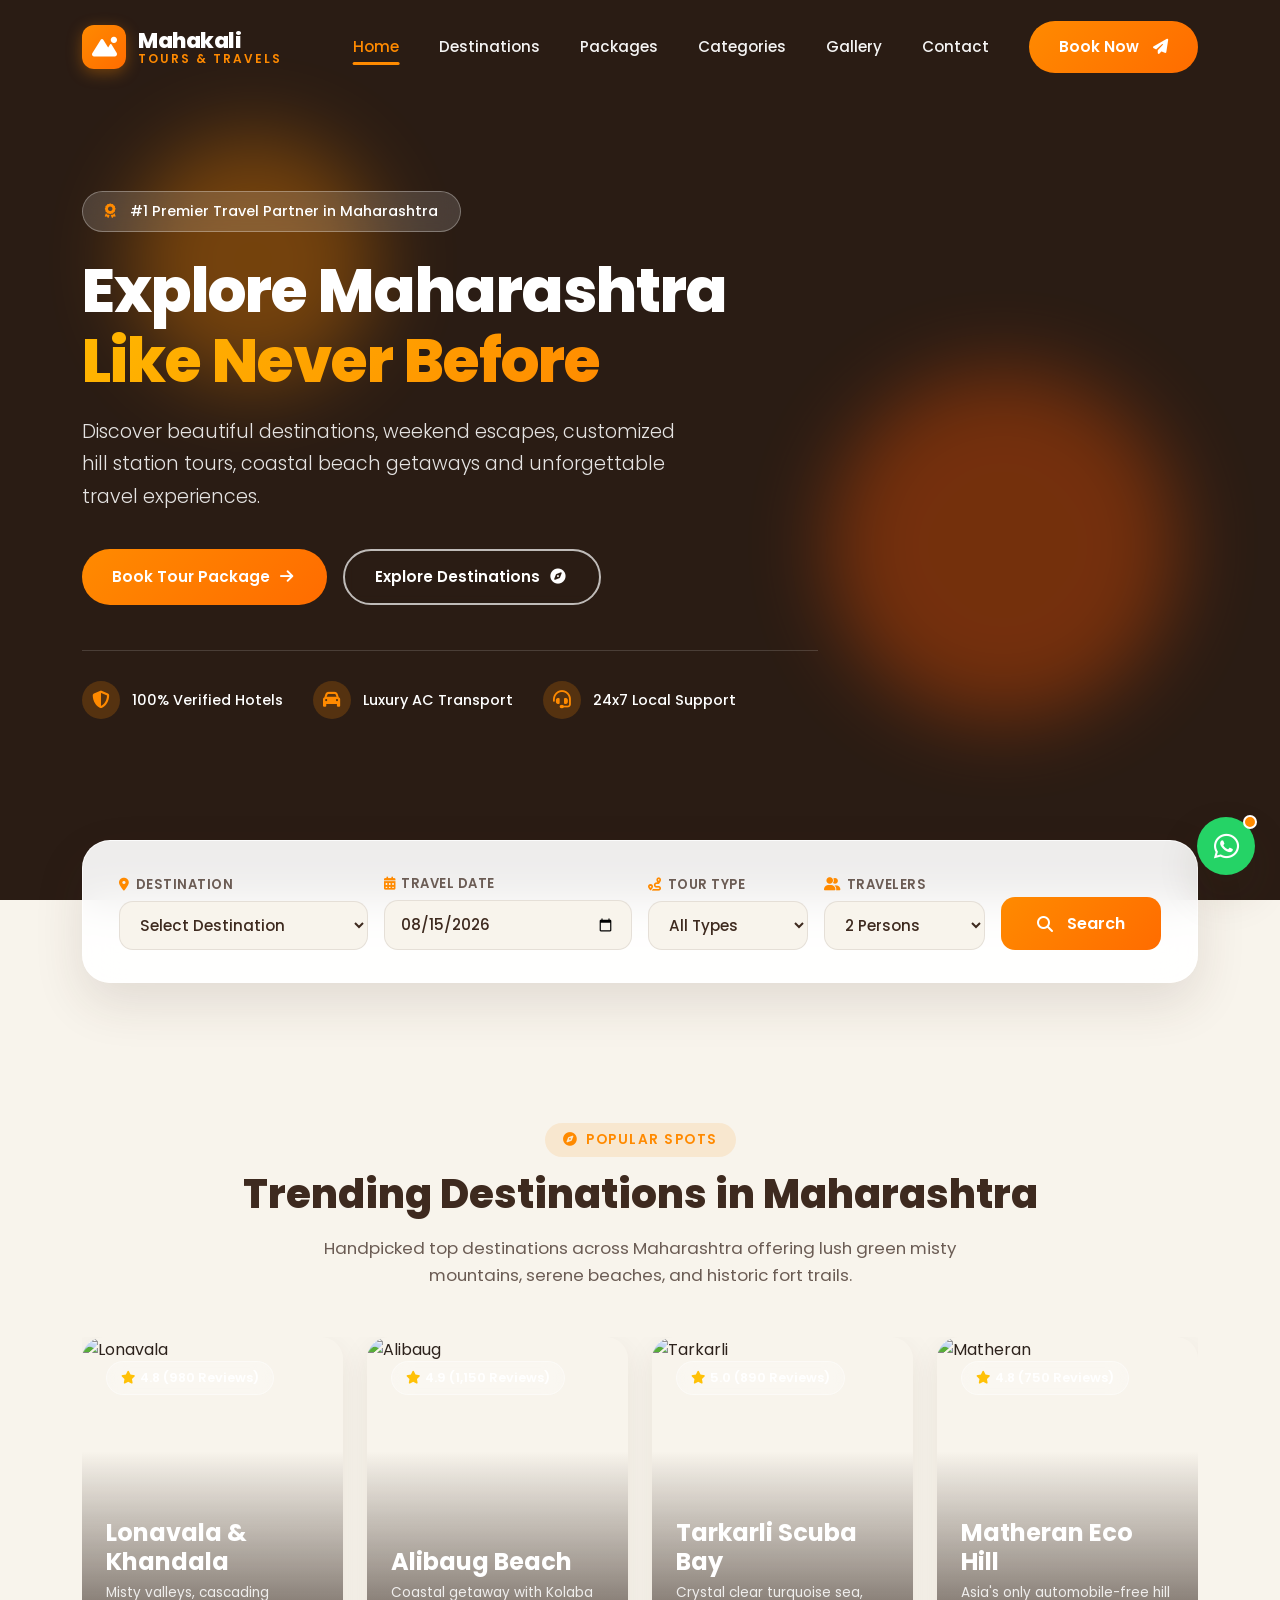
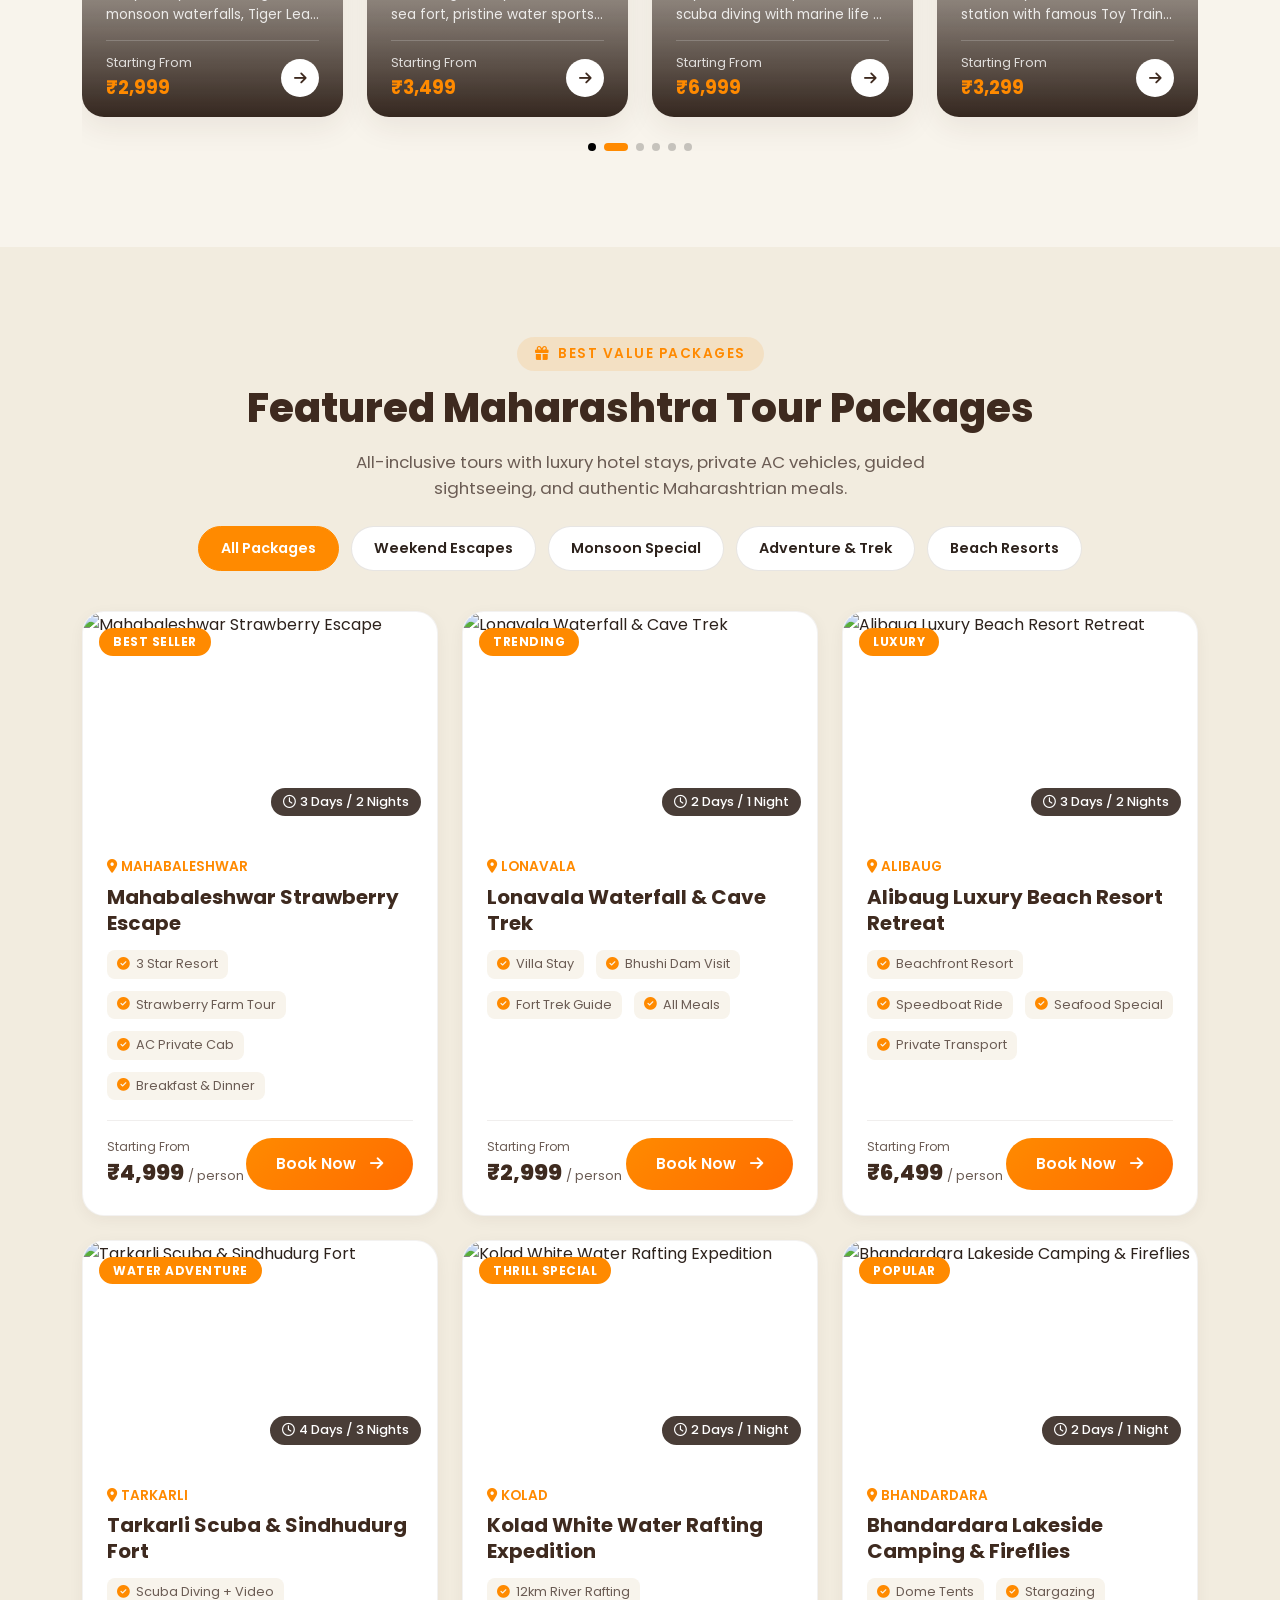
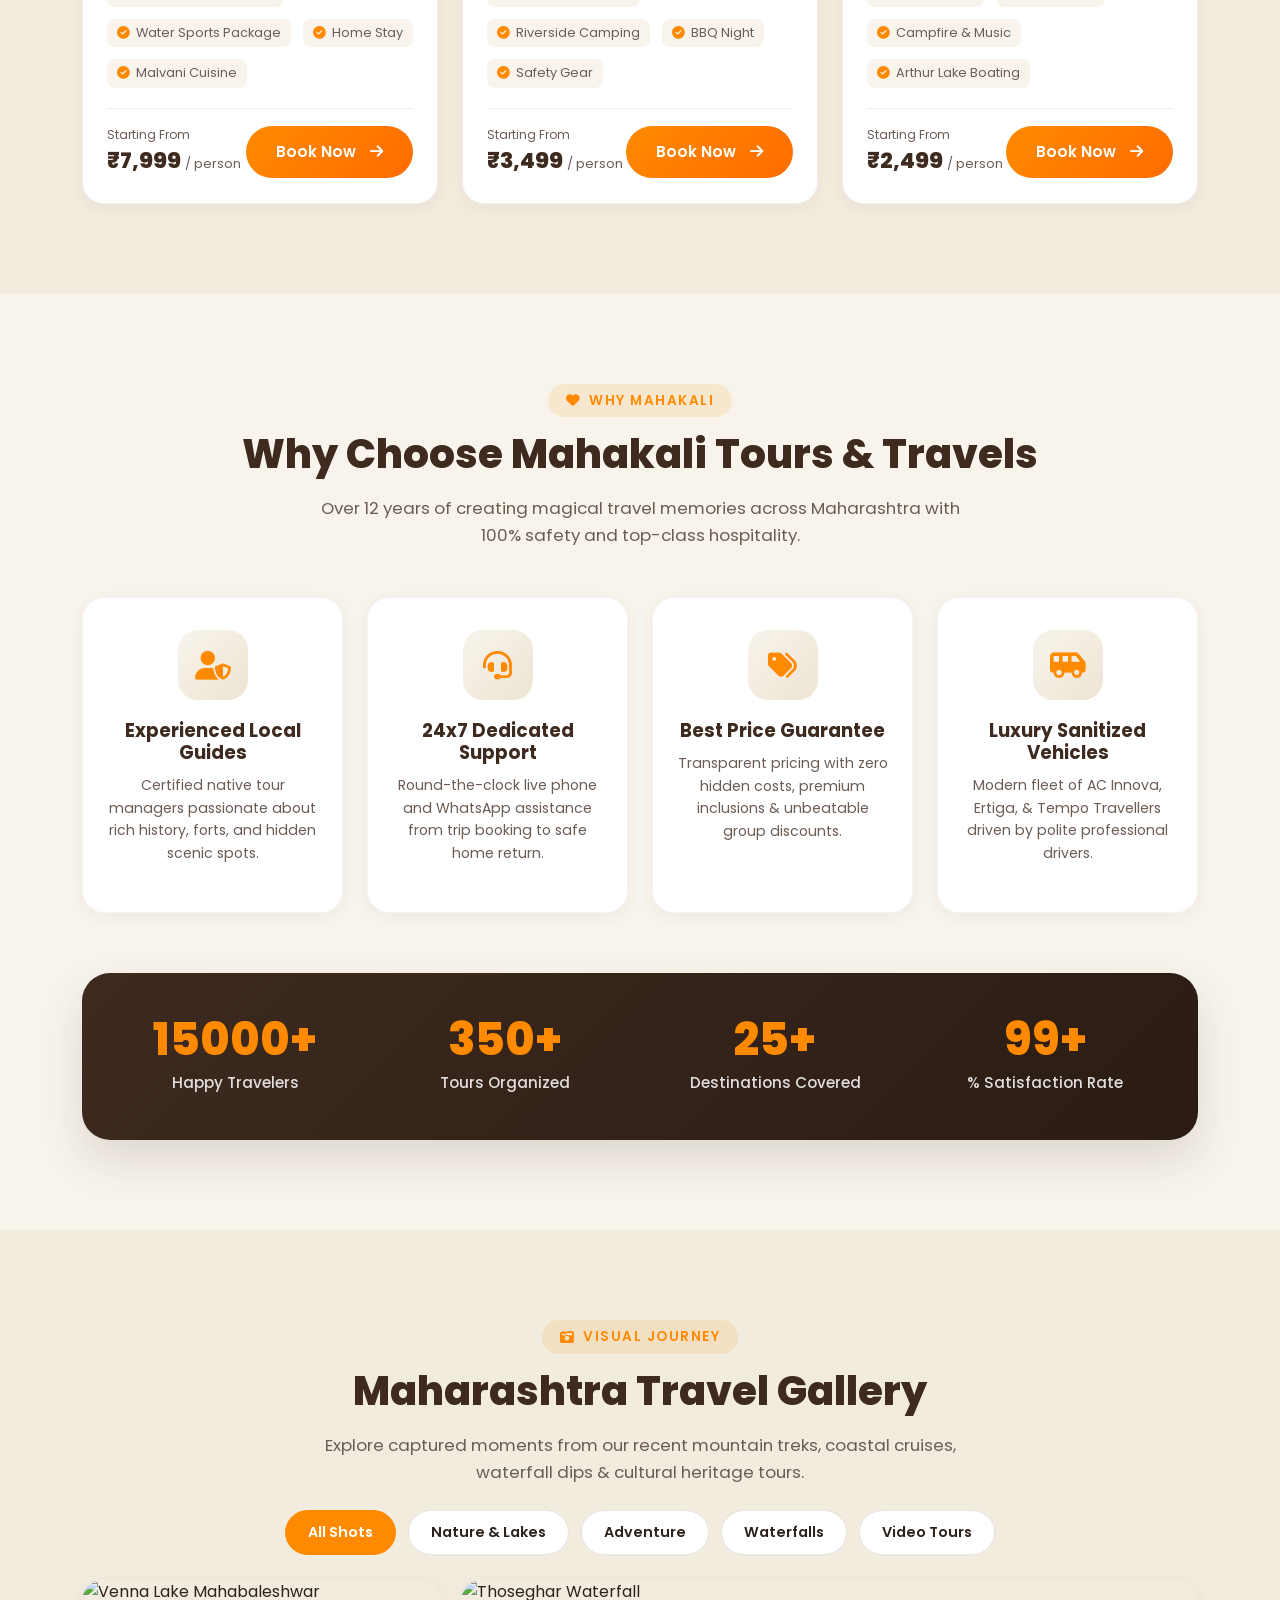
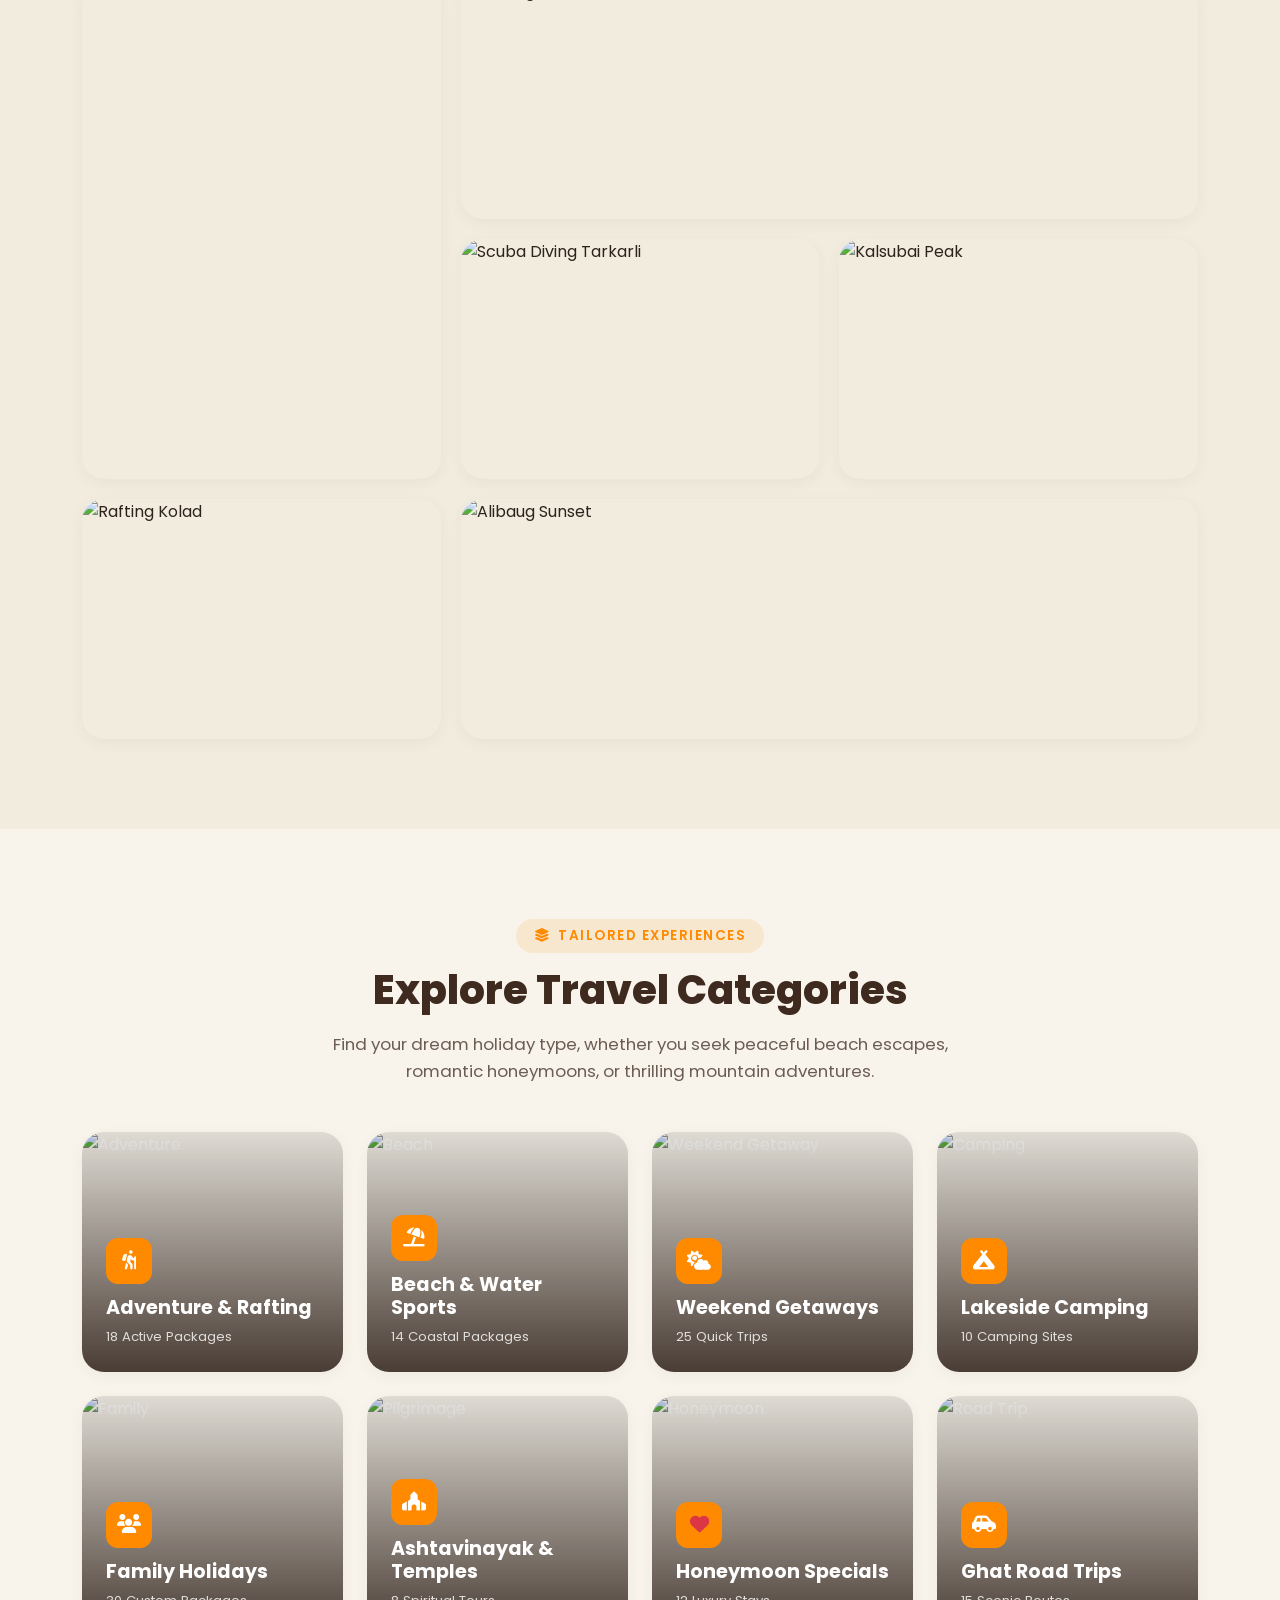
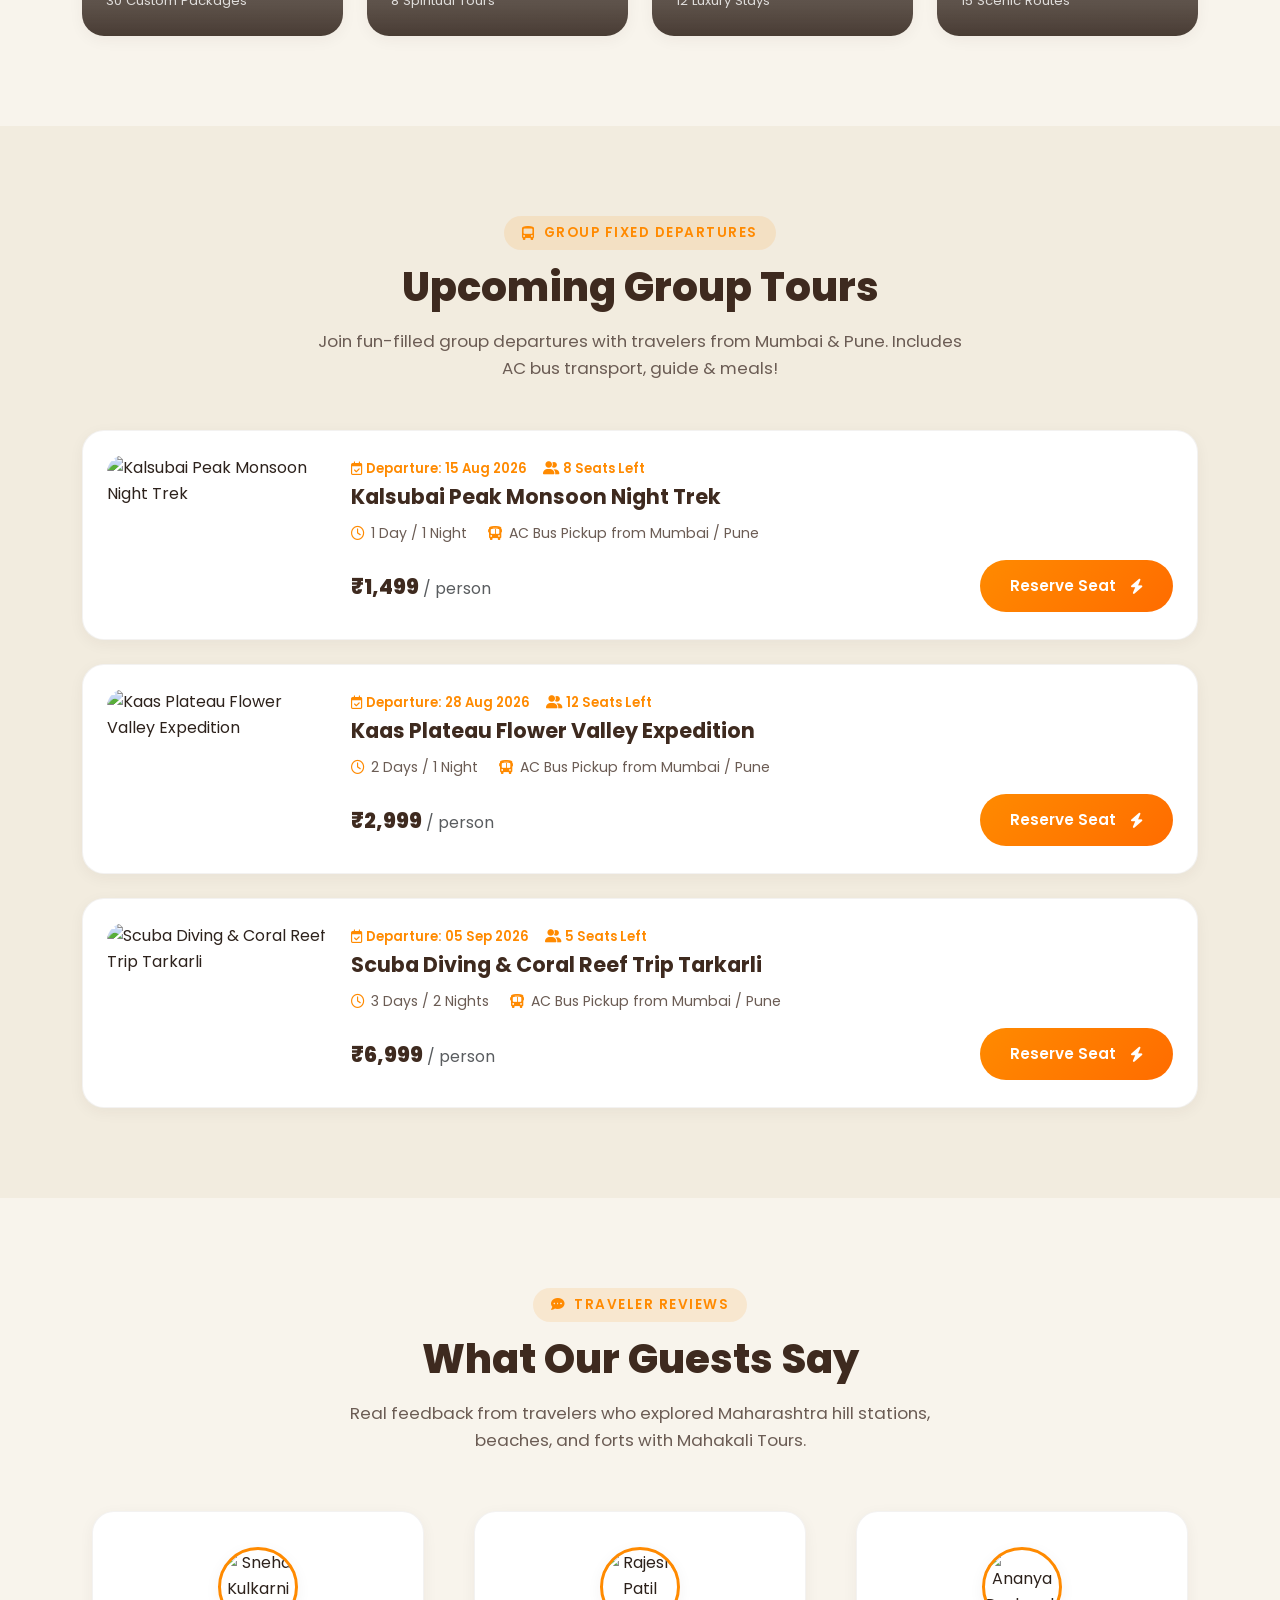
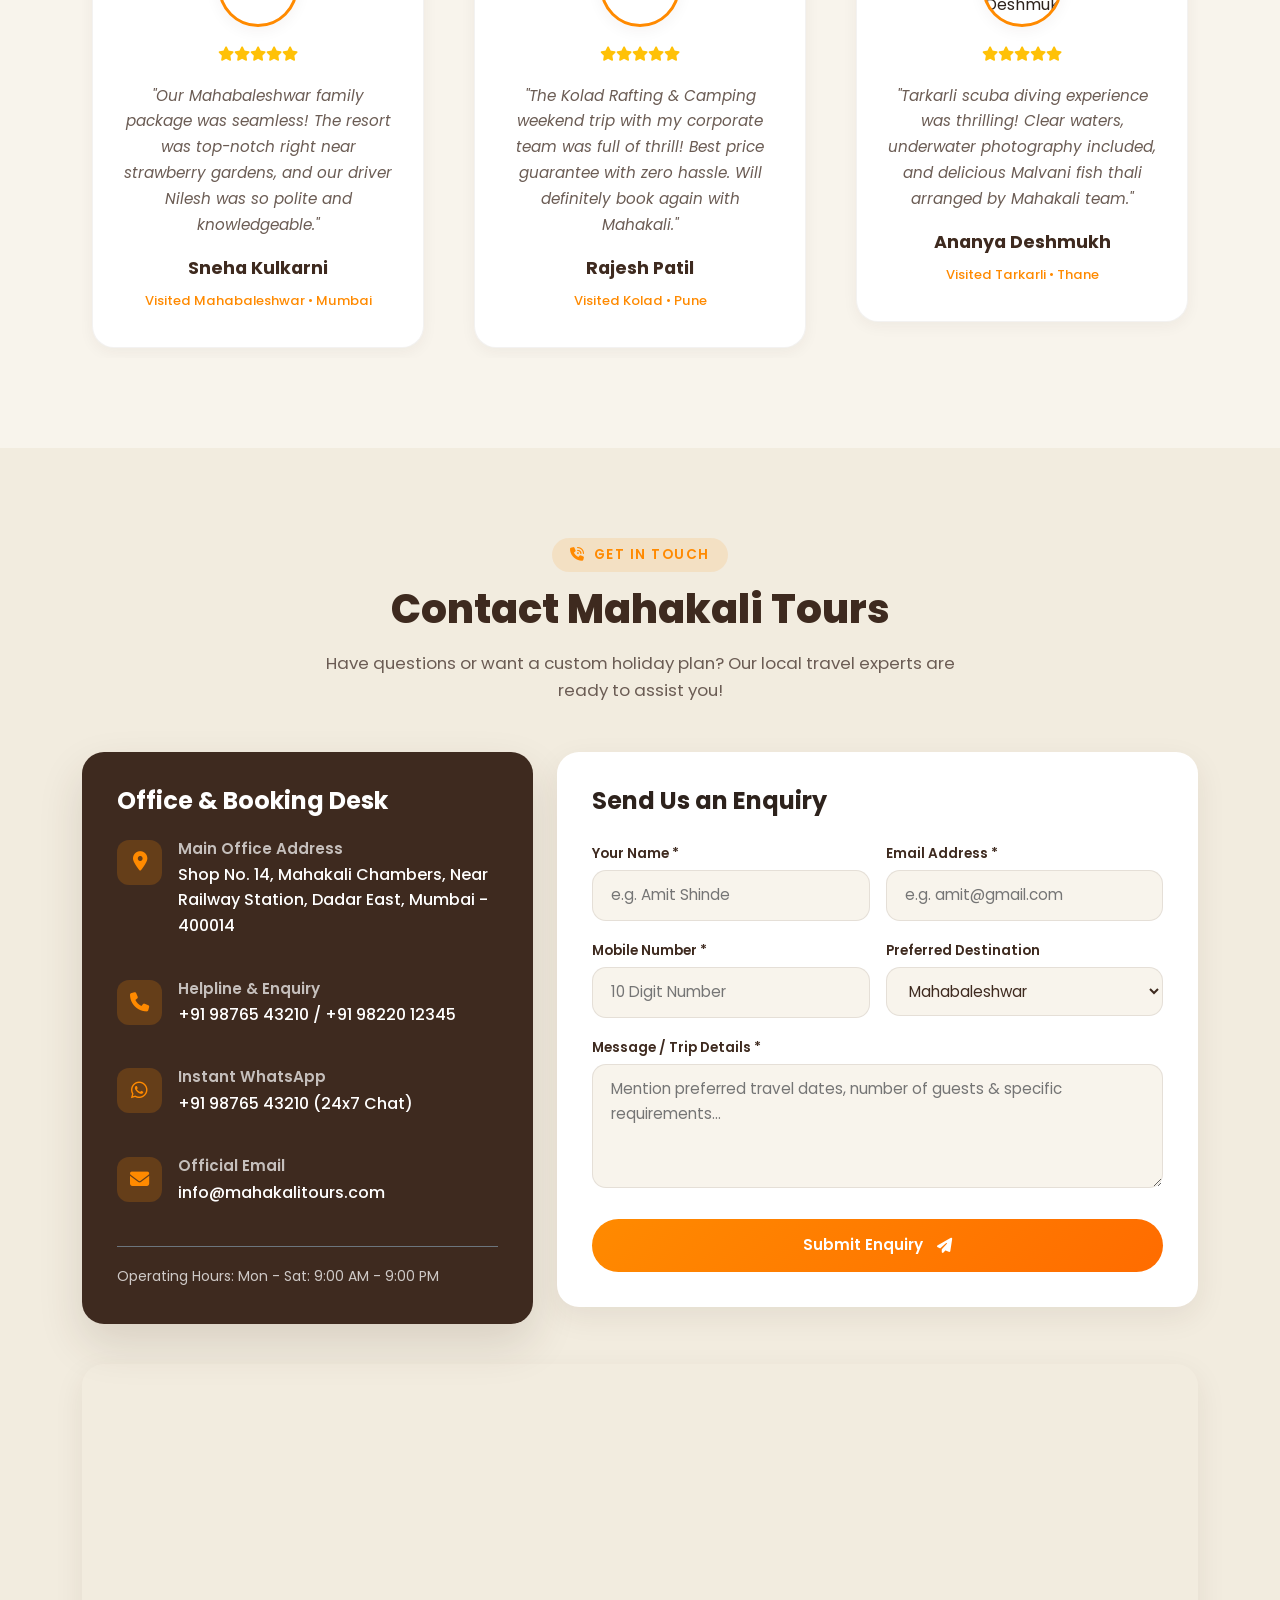
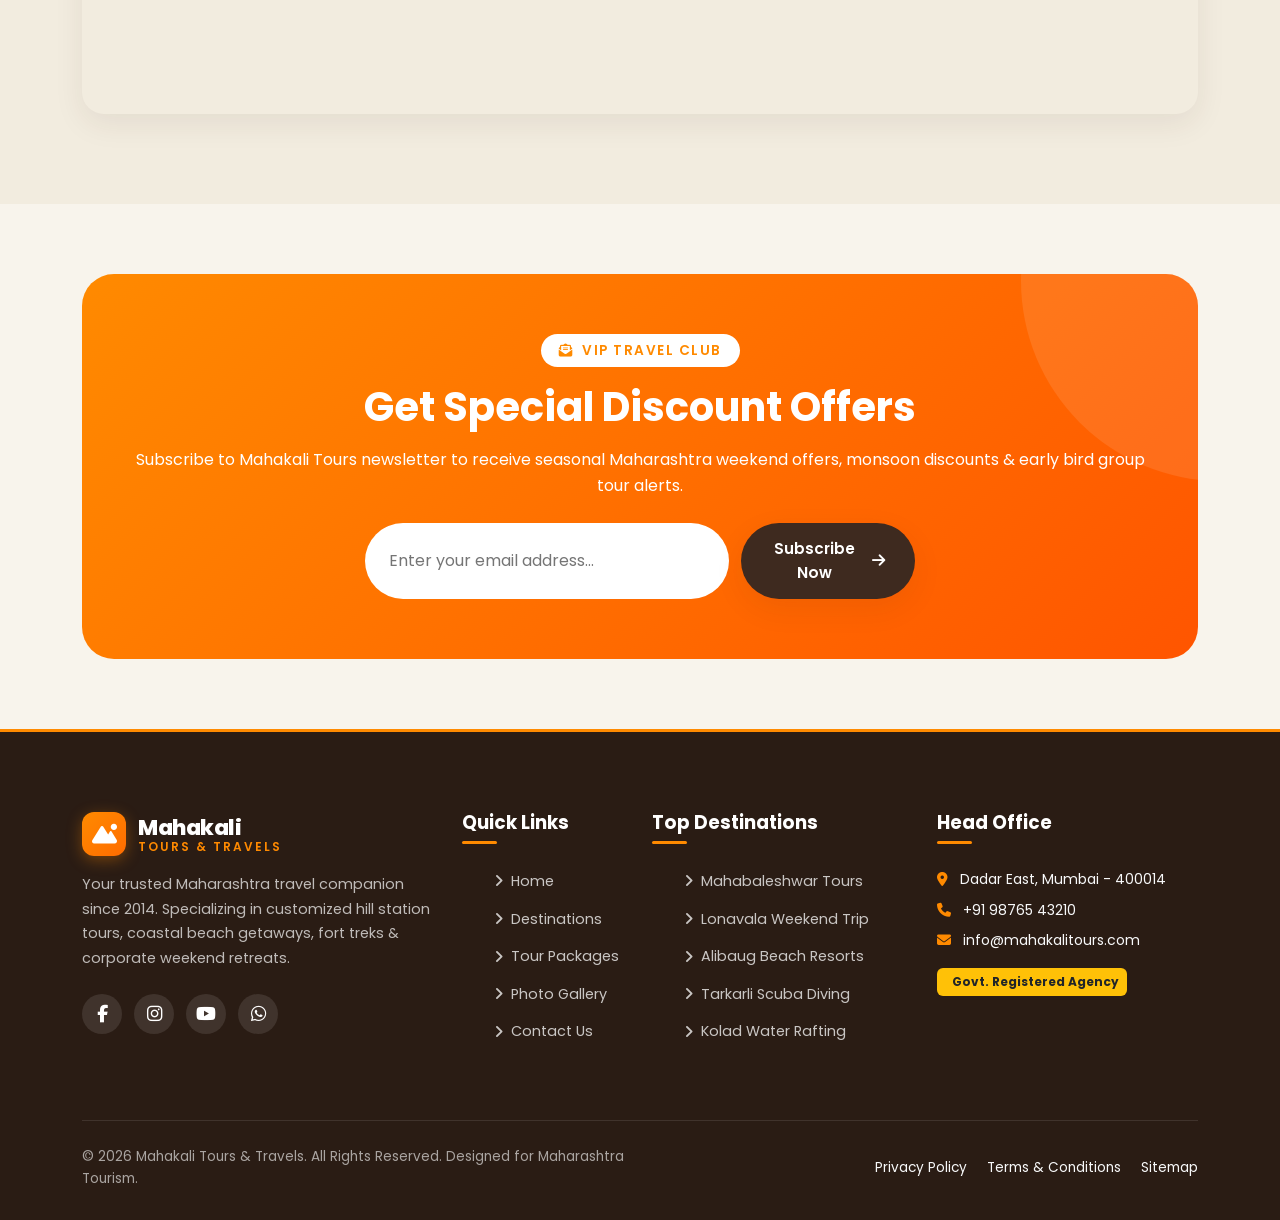
==== index.html @ 8e339a29 "dummy project" ====
<!DOCTYPE html>
<html lang="en">
<head>
  <meta charset="UTF-8">
  <meta name="viewport" content="width=device-width, initial-scale=1.0">
  <meta name="description" content="Mahakali Tours & Travels - Premium Maharashtra Tour Packages, Weekend Escapes, Beach Resorts, Trekking & Customized Travel Packages.">
  <meta name="keywords" content="Mahakali Tours, Maharashtra Tourism, Mahabaleshwar tour, Lonavala package, Alibaug resort, Tarkarli scuba diving, travel agency Dadar Pune">
  <meta name="author" content="Mahakali Tours & Travels">
  <title>Mahakali Tours & Travels | Explore Maharashtra Like Never Before</title>

  <!-- Favicon -->
  <link rel="icon" href="https://img.icons8.com/color/96/compass.png" type="image/png">

  <!-- Google Fonts (Poppins) -->
  <link rel="preconnect" href="https://fonts.googleapis.com">
  <link rel="preconnect" href="https://fonts.gstatic.com" crossorigin>
  <link href="https://fonts.googleapis.com/css2?family=Poppins:ital,wght@0,300;0,400;0,500;0,600;0,700;0,800;1,400&display=swap" rel="stylesheet">

  <!-- Bootstrap 5 CSS -->
  <link href="https://cdn.jsdelivr.net/npm/bootstrap@5.3.2/dist/css/bootstrap.min.css" rel="stylesheet">

  <!-- Font Awesome 6.5 CSS -->
  <link rel="stylesheet" href="https://cdnjs.cloudflare.com/ajax/libs/font-awesome/6.5.1/css/all.min.css">

  <!-- Swiper.js CSS -->
  <link rel="stylesheet" href="https://cdn.jsdelivr.net/npm/swiper@11/swiper-bundle.min.css">

  <!-- AOS (Animate On Scroll) CSS -->
  <link rel="stylesheet" href="https://unpkg.com/aos@next/dist/aos.css">

  <!-- Custom CSS -->
  <link rel="stylesheet" href="css/styles.css">
</head>
<body>

  <!-- ==========================================
       Preloader
       ========================================== -->
  <div id="preloader">
    <div class="loader-content">
      <div class="loader-logo-wrap">
        <i class="fa-solid fa-compass"></i>
      </div>
      <div class="loader-text">MAHAKALI TOURS</div>
      <div class="loader-subtext">Exploring Maharashtra</div>
      <div class="loader-bar-wrap">
        <div class="loader-bar"></div>
      </div>
    </div>
  </div>

  <!-- ==========================================
       Header & Navigation
       ========================================== -->
  <header class="header-area">
    <div class="container">
      <nav class="navbar navbar-expand-lg p-0">
        <a class="navbar-brand" href="#home">
          <div class="brand-icon">
            <i class="fa-solid fa-mountain-sun"></i>
          </div>
          <div class="brand-name">
            Mahakali
            <span>Tours & Travels</span>
          </div>
        </a>

        <button class="mobile-nav-toggle" type="button" aria-label="Toggle navigation">
          <i class="fa-solid fa-bars"></i>
        </button>

        <div class="collapse navbar-collapse" id="navbarNav">
          <ul class="navbar-nav ms-auto align-items-lg-center gap-lg-2">
            <li class="nav-item">
              <a class="nav-link active" href="#home">Home</a>
            </li>
            <li class="nav-item">
              <a class="nav-link" href="#destinations">Destinations</a>
            </li>
            <li class="nav-item">
              <a class="nav-link" href="#packages">Packages</a>
            </li>
            <li class="nav-item">
              <a class="nav-link" href="#categories">Categories</a>
            </li>
            <li class="nav-item">
              <a class="nav-link" href="#gallery">Gallery</a>
            </li>
            <li class="nav-item">
              <a class="nav-link" href="#contact">Contact</a>
            </li>
            <li class="nav-item ms-lg-3 mt-3 mt-lg-0">
              <a href="#packages" class="btn-custom btn-primary-custom text-white">
                Book Now <i class="fa-solid fa-paper-plane ms-1"></i>
              </a>
            </li>
          </ul>
        </div>
      </nav>
    </div>
  </header>

  <!-- ==========================================
       1. Hero Banner Section
       ========================================== -->
  <section id="home" class="hero-section">
    <div class="hero-bg-wrapper">
      <img src="https://images.unsplash.com/photo-1506744038136-46273834b3fb?auto=format&fit=crop&w=1920&q=80" alt="Maharashtra Scenic Western Ghats Landscape" class="hero-bg-img">
      <div class="hero-overlay"></div>
    </div>

    <!-- Floating Decorative Shapes -->
    <div class="floating-shape shape-1"></div>
    <div class="floating-shape shape-2"></div>

    <div class="container">
      <div class="row align-items-center">
        <div class="col-lg-8 text-start">
          <div class="hero-content">
            <div class="hero-badge">
              <i class="fa-solid fa-award text-orange me-1"></i> #1 Premier Travel Partner in Maharashtra
            </div>
            <h1 class="hero-title">
              Explore Maharashtra <span>Like Never Before</span>
            </h1>
            <p class="hero-subtitle">
              Discover beautiful destinations, weekend escapes, customized hill station tours, coastal beach getaways and unforgettable travel experiences.
            </p>
            <div class="hero-btns">
              <a href="#packages" class="btn-custom btn-primary-custom">
                Book Tour Package <i class="fa-solid fa-arrow-right me-1"></i>
              </a>
              <a href="#destinations" class="btn-custom btn-outline-custom">
                Explore Destinations <i class="fa-solid fa-compass me-1"></i>
              </a>
            </div>

            <div class="hero-features-list">
              <div class="hero-feature-item">
                <i class="fa-solid fa-shield-halved"></i>
                <span>100% Verified Hotels</span>
              </div>
              <div class="hero-feature-item">
                <i class="fa-solid fa-car"></i>
                <span>Luxury AC Transport</span>
              </div>
              <div class="hero-feature-item">
                <i class="fa-solid fa-headset"></i>
                <span>24x7 Local Support</span>
              </div>
            </div>
          </div>
        </div>
      </div>
    </div>
  </section>

  <!-- ==========================================
       2. Glassmorphism Search Tours Section
       ========================================== -->
  <section class="search-section">
    <div class="container">
      <div class="search-box-card glass-card">
        <form id="search-tours-form">
          <div class="row g-3 align-items-end">
            
            <div class="col-lg-3 col-md-6">
              <div class="search-field-group">
                <label for="search-dest" class="search-label">
                  <i class="fa-solid fa-location-dot"></i> Destination
                </label>
                <select id="search-dest" class="search-select">
                  <option value="">Select Destination</option>
                  <option value="Mahabaleshwar">Mahabaleshwar</option>
                  <option value="Lonavala">Lonavala</option>
                  <option value="Alibaug">Alibaug</option>
                  <option value="Matheran">Matheran</option>
                  <option value="Tarkarli">Tarkarli & Malvan</option>
                  <option value="Kolad">Kolad Rafting</option>
                  <option value="Bhandardara">Bhandardara Camping</option>
                  <option value="Panchgani">Panchgani</option>
                  <option value="Igatpuri">Igatpuri</option>
                </select>
              </div>
            </div>

            <div class="col-lg-3 col-md-6">
              <div class="search-field-group">
                <label for="search-date" class="search-label">
                  <i class="fa-solid fa-calendar-days"></i> Travel Date
                </label>
                <input type="date" id="search-date" class="search-input" value="2026-08-15">
              </div>
            </div>

            <div class="col-lg-2 col-md-6">
              <div class="search-field-group">
                <label for="search-type" class="search-label">
                  <i class="fa-solid fa-route"></i> Tour Type
                </label>
                <select id="search-type" class="search-select">
                  <option value="all">All Types</option>
                  <option value="weekend">Weekend Escape</option>
                  <option value="family">Family Package</option>
                  <option value="adventure">Adventure & Trek</option>
                  <option value="beach">Beach Resort</option>
                  <option value="honeymoon">Honeymoon Special</option>
                </select>
              </div>
            </div>

            <div class="col-lg-2 col-md-6">
              <div class="search-field-group">
                <label for="search-travelers" class="search-label">
                  <i class="fa-solid fa-user-group"></i> Travelers
                </label>
                <select id="search-travelers" class="search-select">
                  <option value="1">1 Person</option>
                  <option value="2" selected>2 Persons</option>
                  <option value="4">4-6 Persons</option>
                  <option value="8">8+ Group</option>
                </select>
              </div>
            </div>

            <div class="col-lg-2 col-md-12">
              <button type="submit" class="btn-custom btn-primary-custom btn-search">
                <i class="fa-solid fa-magnifying-glass me-1"></i> Search
              </button>
            </div>

          </div>
        </form>

        <div id="search-alert" class="search-alert"></div>
      </div>
    </div>
  </section>

  <!-- ==========================================
       3. Trending Destinations Section
       ========================================== -->
  <section id="destinations" class="destinations-section">
    <div class="container">
      <div class="text-center mb-5" data-aos="fade-up">
        <span class="section-tag"><i class="fa-solid fa-compass"></i> Popular Spots</span>
        <h2 class="section-title">Trending Destinations in Maharashtra</h2>
        <p class="section-subtitle">
          Handpicked top destinations across Maharashtra offering lush green misty mountains, serene beaches, and historic fort trails.
        </p>
      </div>

      <!-- Swiper Slider for Mobile & Responsive Grid for Desktop -->
      <div class="swiper dest-swiper" data-aos="fade-up" data-aos-delay="100">
        <div class="swiper-wrapper">

          <!-- Destination 1: Mahabaleshwar -->
          <div class="swiper-slide">
            <div class="dest-card">
              <div class="dest-img-wrap">
                <img src="https://images.unsplash.com/photo-1596895111956-bf1cf0599ce5?auto=format&fit=crop&w=600&q=80" alt="Mahabaleshwar" class="dest-img" loading="lazy">
                <div class="dest-overlay">
                  <div class="dest-badge"><i class="fa-solid fa-star text-warning"></i> 4.9 (1,240 Reviews)</div>
                  <div class="dest-content">
                    <h3 class="dest-title">Mahabaleshwar</h3>
                    <p class="dest-desc">Queen of hill stations featuring strawberry farms, Venna Lake & panoramic Arthur Seat points.</p>
                    <div class="dest-footer">
                      <div class="dest-price">Starting From<strong>₹4,999</strong></div>
                      <a href="#packages" class="btn-dest-explore" title="View Packages"><i class="fa-solid fa-arrow-right"></i></a>
                    </div>
                  </div>
                </div>
              </div>
            </div>
          </div>

          <!-- Destination 2: Lonavala -->
          <div class="swiper-slide">
            <div class="dest-card">
              <div class="dest-img-wrap">
                <img src="https://images.unsplash.com/photo-1626621341517-bbf3d9990a23?auto=format&fit=crop&w=600&q=80" alt="Lonavala" class="dest-img" loading="lazy">
                <div class="dest-overlay">
                  <div class="dest-badge"><i class="fa-solid fa-star text-warning"></i> 4.8 (980 Reviews)</div>
                  <div class="dest-content">
                    <h3 class="dest-title">Lonavala & Khandala</h3>
                    <p class="dest-desc">Misty valleys, cascading monsoon waterfalls, Tiger Leap & famous Chikki market.</p>
                    <div class="dest-footer">
                      <div class="dest-price">Starting From<strong>₹2,999</strong></div>
                      <a href="#packages" class="btn-dest-explore" title="View Packages"><i class="fa-solid fa-arrow-right"></i></a>
                    </div>
                  </div>
                </div>
              </div>
            </div>
          </div>

          <!-- Destination 3: Alibaug -->
          <div class="swiper-slide">
            <div class="dest-card">
              <div class="dest-img-wrap">
                <img src="https://images.unsplash.com/photo-1507525428034-b723cf961d3e?auto=format&fit=crop&w=600&q=80" alt="Alibaug" class="dest-img" loading="lazy">
                <div class="dest-overlay">
                  <div class="dest-badge"><i class="fa-solid fa-star text-warning"></i> 4.9 (1,150 Reviews)</div>
                  <div class="dest-content">
                    <h3 class="dest-title">Alibaug Beach</h3>
                    <p class="dest-desc">Coastal getaway with Kolaba sea fort, pristine water sports and luxury beachfront villas.</p>
                    <div class="dest-footer">
                      <div class="dest-price">Starting From<strong>₹3,499</strong></div>
                      <a href="#packages" class="btn-dest-explore" title="View Packages"><i class="fa-solid fa-arrow-right"></i></a>
                    </div>
                  </div>
                </div>
              </div>
            </div>
          </div>

          <!-- Destination 4: Tarkarli & Malvan -->
          <div class="swiper-slide">
            <div class="dest-card">
              <div class="dest-img-wrap">
                <img src="https://images.unsplash.com/photo-1544551763-46a013bb70d5?auto=format&fit=crop&w=600&q=80" alt="Tarkarli" class="dest-img" loading="lazy">
                <div class="dest-overlay">
                  <div class="dest-badge"><i class="fa-solid fa-star text-warning"></i> 5.0 (890 Reviews)</div>
                  <div class="dest-content">
                    <h3 class="dest-title">Tarkarli Scuba Bay</h3>
                    <p class="dest-desc">Crystal clear turquoise sea, scuba diving with marine life & authentic Malvani sea food.</p>
                    <div class="dest-footer">
                      <div class="dest-price">Starting From<strong>₹6,999</strong></div>
                      <a href="#packages" class="btn-dest-explore" title="View Packages"><i class="fa-solid fa-arrow-right"></i></a>
                    </div>
                  </div>
                </div>
              </div>
            </div>
          </div>

          <!-- Destination 5: Matheran -->
          <div class="swiper-slide">
            <div class="dest-card">
              <div class="dest-img-wrap">
                <img src="https://images.unsplash.com/photo-1464822759023-fed622ff2c3b?auto=format&fit=crop&w=600&q=80" alt="Matheran" class="dest-img" loading="lazy">
                <div class="dest-overlay">
                  <div class="dest-badge"><i class="fa-solid fa-star text-warning"></i> 4.8 (750 Reviews)</div>
                  <div class="dest-content">
                    <h3 class="dest-title">Matheran Eco Hill</h3>
                    <p class="dest-desc">Asia's only automobile-free hill station with famous Toy Train rides & Echo Point.</p>
                    <div class="dest-footer">
                      <div class="dest-price">Starting From<strong>₹3,299</strong></div>
                      <a href="#packages" class="btn-dest-explore" title="View Packages"><i class="fa-solid fa-arrow-right"></i></a>
                    </div>
                  </div>
                </div>
              </div>
            </div>
          </div>

          <!-- Destination 6: Kolad -->
          <div class="swiper-slide">
            <div class="dest-card">
              <div class="dest-img-wrap">
                <img src="https://images.unsplash.com/photo-1530866495561-507c9faab2ed?auto=format&fit=crop&w=600&q=80" alt="Kolad" class="dest-img" loading="lazy">
                <div class="dest-overlay">
                  <div class="dest-badge"><i class="fa-solid fa-star text-warning"></i> 4.9 (640 Reviews)</div>
                  <div class="dest-content">
                    <h3 class="dest-title">Kolad Rafting</h3>
                    <p class="dest-desc">Maharashtra's thrilling white-water rafting capital on Kundalika river & campsite BBQ.</p>
                    <div class="dest-footer">
                      <div class="dest-price">Starting From<strong>₹2,499</strong></div>
                      <a href="#packages" class="btn-dest-explore" title="View Packages"><i class="fa-solid fa-arrow-right"></i></a>
                    </div>
                  </div>
                </div>
              </div>
            </div>
          </div>

        </div>
        <div class="swiper-pagination"></div>
      </div>
    </div>
  </section>

  <!-- ==========================================
       4. Featured Tour Packages Section
       ========================================== -->
  <section id="packages" class="packages-section">
    <div class="container">
      <div class="text-center mb-4" data-aos="fade-up">
        <span class="section-tag"><i class="fa-solid fa-gift"></i> Best Value Packages</span>
        <h2 class="section-title">Featured Maharashtra Tour Packages</h2>
        <p class="section-subtitle">
          All-inclusive tours with luxury hotel stays, private AC vehicles, guided sightseeing, and authentic Maharashtrian meals.
        </p>
      </div>

      <!-- Filter Buttons -->
      <div class="filter-nav" data-aos="fade-up">
        <button class="filter-btn active" data-filter="all">All Packages</button>
        <button class="filter-btn" data-filter="weekend">Weekend Escapes</button>
        <button class="filter-btn" data-filter="monsoon">Monsoon Special</button>
        <button class="filter-btn" data-filter="adventure">Adventure & Trek</button>
        <button class="filter-btn" data-filter="beach">Beach Resorts</button>
      </div>

      <!-- Dynamic Grid loaded via JS -->
      <div class="row g-4" id="packages-grid">
        <!-- Rendered by main.js -->
      </div>
    </div>
  </section>

  <!-- ==========================================
       5. Why Choose Us Section
       ========================================== -->
  <section class="why-us-section">
    <div class="container">
      <div class="text-center mb-5" data-aos="fade-up">
        <span class="section-tag"><i class="fa-solid fa-heart"></i> Why Mahakali</span>
        <h2 class="section-title">Why Choose Mahakali Tours & Travels</h2>
        <p class="section-subtitle">
          Over 12 years of creating magical travel memories across Maharashtra with 100% safety and top-class hospitality.
        </p>
      </div>

      <div class="row g-4">
        <div class="col-lg-3 col-md-6" data-aos="fade-up" data-aos-delay="100">
          <div class="feature-icon-card">
            <div class="feature-icon-box">
              <i class="fa-solid fa-user-shield"></i>
            </div>
            <h3 class="feature-title">Experienced Local Guides</h3>
            <p class="feature-desc">Certified native tour managers passionate about rich history, forts, and hidden scenic spots.</p>
          </div>
        </div>

        <div class="col-lg-3 col-md-6" data-aos="fade-up" data-aos-delay="200">
          <div class="feature-icon-card">
            <div class="feature-icon-box">
              <i class="fa-solid fa-headset"></i>
            </div>
            <h3 class="feature-title">24x7 Dedicated Support</h3>
            <p class="feature-desc">Round-the-clock live phone and WhatsApp assistance from trip booking to safe home return.</p>
          </div>
        </div>

        <div class="col-lg-3 col-md-6" data-aos="fade-up" data-aos-delay="300">
          <div class="feature-icon-card">
            <div class="feature-icon-box">
              <i class="fa-solid fa-tags"></i>
            </div>
            <h3 class="feature-title">Best Price Guarantee</h3>
            <p class="feature-desc">Transparent pricing with zero hidden costs, premium inclusions & unbeatable group discounts.</p>
          </div>
        </div>

        <div class="col-lg-3 col-md-6" data-aos="fade-up" data-aos-delay="400">
          <div class="feature-icon-card">
            <div class="feature-icon-box">
              <i class="fa-solid fa-van-shuttle"></i>
            </div>
            <h3 class="feature-title">Luxury Sanitized Vehicles</h3>
            <p class="feature-desc">Modern fleet of AC Innova, Ertiga, & Tempo Travellers driven by polite professional drivers.</p>
          </div>
        </div>
      </div>

      <!-- Counter Numbers -->
      <div class="counter-wrapper" data-aos="zoom-in">
        <div class="row g-4">
          <div class="col-md-3 col-6">
            <div class="counter-item">
              <div class="counter-number" data-target="15000">0</div>
              <div class="counter-label">Happy Travelers</div>
            </div>
          </div>
          <div class="col-md-3 col-6">
            <div class="counter-item">
              <div class="counter-number" data-target="350">0</div>
              <div class="counter-label">Tours Organized</div>
            </div>
          </div>
          <div class="col-md-3 col-6">
            <div class="counter-item">
              <div class="counter-number" data-target="25">0</div>
              <div class="counter-label">Destinations Covered</div>
            </div>
          </div>
          <div class="col-md-3 col-6">
            <div class="counter-item">
              <div class="counter-number" data-target="99">0</div>
              <div class="counter-label">% Satisfaction Rate</div>
            </div>
          </div>
        </div>
      </div>
    </div>
  </section>

  <!-- ==========================================
       6. Gallery Section (Pinterest Masonry)
       ========================================== -->
  <section id="gallery" class="gallery-section">
    <div class="container">
      <div class="text-center mb-4" data-aos="fade-up">
        <span class="section-tag"><i class="fa-solid fa-camera-retro"></i> Visual Journey</span>
        <h2 class="section-title">Maharashtra Travel Gallery</h2>
        <p class="section-subtitle">
          Explore captured moments from our recent mountain treks, coastal cruises, waterfall dips & cultural heritage tours.
        </p>
      </div>

      <div class="filter-nav mb-4" data-aos="fade-up">
        <button class="filter-btn gallery-cat-btn active" data-gallery-filter="all">All Shots</button>
        <button class="filter-btn gallery-cat-btn" data-gallery-filter="nature">Nature & Lakes</button>
        <button class="filter-btn gallery-cat-btn" data-gallery-filter="adventure">Adventure</button>
        <button class="filter-btn gallery-cat-btn" data-gallery-filter="waterfalls">Waterfalls</button>
        <button class="filter-btn gallery-cat-btn" data-gallery-filter="video">Video Tours</button>
      </div>

      <div class="gallery-grid" data-aos="fade-up">
        <!-- Item 1: Mahabaleshwar Lake -->
        <div class="gallery-item tall" data-category="nature" data-type="image">
          <img src="https://images.unsplash.com/photo-1596895111956-bf1cf0599ce5?auto=format&fit=crop&w=800&q=80" alt="Venna Lake Mahabaleshwar" class="gallery-img" loading="lazy">
          <div class="gallery-hover-overlay">
            <div class="gallery-icon-btn"><i class="fa-solid fa-expand"></i></div>
            <h4 class="gallery-title">Venna Lake Sunset</h4>
            <span class="gallery-cat">Mahabaleshwar</span>
          </div>
        </div>

        <!-- Item 2: Monsoon Waterfall Video -->
        <div class="gallery-item wide" data-category="waterfalls" data-type="video">
          <img src="https://images.unsplash.com/photo-1626621341517-bbf3d9990a23?auto=format&fit=crop&w=800&q=80" alt="Thoseghar Waterfall" class="gallery-img" loading="lazy">
          <div class="gallery-hover-overlay">
            <div class="gallery-icon-btn bg-danger text-white"><i class="fa-solid fa-play"></i></div>
            <h4 class="gallery-title">Monsoon Waterfall Stream</h4>
            <span class="gallery-cat">Watch 4K Video</span>
          </div>
        </div>

        <!-- Item 3: Scuba Diving -->
        <div class="gallery-item" data-category="adventure" data-type="image">
          <img src="https://images.unsplash.com/photo-1544551763-46a013bb70d5?auto=format&fit=crop&w=600&q=80" alt="Scuba Diving Tarkarli" class="gallery-img" loading="lazy">
          <div class="gallery-hover-overlay">
            <div class="gallery-icon-btn"><i class="fa-solid fa-expand"></i></div>
            <h4 class="gallery-title">Tarkarli Undersea Diving</h4>
            <span class="gallery-cat">Tarkarli</span>
          </div>
        </div>

        <!-- Item 4: Fort Trek -->
        <div class="gallery-item" data-category="adventure" data-type="image">
          <img src="https://images.unsplash.com/photo-1464822759023-fed622ff2c3b?auto=format&fit=crop&w=600&q=80" alt="Kalsubai Peak" class="gallery-img" loading="lazy">
          <div class="gallery-hover-overlay">
            <div class="gallery-icon-btn"><i class="fa-solid fa-expand"></i></div>
            <h4 class="gallery-title">Kalsubai Peak Summit</h4>
            <span class="gallery-cat">Highest Peak Trek</span>
          </div>
        </div>

        <!-- Item 5: Kolad Rafting Video -->
        <div class="gallery-item" data-category="adventure" data-type="video">
          <img src="https://images.unsplash.com/photo-1530866495561-507c9faab2ed?auto=format&fit=crop&w=600&q=80" alt="Rafting Kolad" class="gallery-img" loading="lazy">
          <div class="gallery-hover-overlay">
            <div class="gallery-icon-btn bg-danger text-white"><i class="fa-solid fa-play"></i></div>
            <h4 class="gallery-title">Kundalika Rafting Rush</h4>
            <span class="gallery-cat">Watch Video</span>
          </div>
        </div>

        <!-- Item 6: Alibaug Sunset Beach -->
        <div class="gallery-item wide" data-category="nature" data-type="image">
          <img src="https://images.unsplash.com/photo-1507525428034-b723cf961d3e?auto=format&fit=crop&w=800&q=80" alt="Alibaug Sunset" class="gallery-img" loading="lazy">
          <div class="gallery-hover-overlay">
            <div class="gallery-icon-btn"><i class="fa-solid fa-expand"></i></div>
            <h4 class="gallery-title">Golden Hour Palms</h4>
            <span class="gallery-cat">Alibaug Beach</span>
          </div>
        </div>
      </div>
    </div>
  </section>

  <!-- ==========================================
       7. Travel Categories Section
       ========================================== -->
  <section id="categories" class="categories-section">
    <div class="container">
      <div class="text-center mb-5" data-aos="fade-up">
        <span class="section-tag"><i class="fa-solid fa-layer-group"></i> Tailored Experiences</span>
        <h2 class="section-title">Explore Travel Categories</h2>
        <p class="section-subtitle">
          Find your dream holiday type, whether you seek peaceful beach escapes, romantic honeymoons, or thrilling mountain adventures.
        </p>
      </div>

      <div class="row g-4">

        <div class="col-lg-3 col-md-4 col-sm-6" data-aos="fade-up" data-aos-delay="100">
          <div class="cat-card">
            <img src="https://images.unsplash.com/photo-1530866495561-507c9faab2ed?auto=format&fit=crop&w=500&q=80" alt="Adventure" class="cat-img" loading="lazy">
            <div class="cat-overlay"></div>
            <div class="cat-content">
              <div class="cat-icon-box"><i class="fa-solid fa-person-hiking"></i></div>
              <h3 class="cat-name">Adventure & Rafting</h3>
              <span class="cat-count">18 Active Packages</span>
            </div>
          </div>
        </div>

        <div class="col-lg-3 col-md-4 col-sm-6" data-aos="fade-up" data-aos-delay="200">
          <div class="cat-card">
            <img src="https://images.unsplash.com/photo-1507525428034-b723cf961d3e?auto=format&fit=crop&w=500&q=80" alt="Beach" class="cat-img" loading="lazy">
            <div class="cat-overlay"></div>
            <div class="cat-content">
              <div class="cat-icon-box"><i class="fa-solid fa-umbrella-beach"></i></div>
              <h3 class="cat-name">Beach & Water Sports</h3>
              <span class="cat-count">14 Coastal Packages</span>
            </div>
          </div>
        </div>

        <div class="col-lg-3 col-md-4 col-sm-6" data-aos="fade-up" data-aos-delay="300">
          <div class="cat-card">
            <img src="https://images.unsplash.com/photo-1596895111956-bf1cf0599ce5?auto=format&fit=crop&w=500&q=80" alt="Weekend Getaway" class="cat-img" loading="lazy">
            <div class="cat-overlay"></div>
            <div class="cat-content">
              <div class="cat-icon-box"><i class="fa-solid fa-cloud-sun"></i></div>
              <h3 class="cat-name">Weekend Getaways</h3>
              <span class="cat-count">25 Quick Trips</span>
            </div>
          </div>
        </div>

        <div class="col-lg-3 col-md-4 col-sm-6" data-aos="fade-up" data-aos-delay="400">
          <div class="cat-card">
            <img src="https://images.unsplash.com/photo-1510312305653-8ed496efae75?auto=format&fit=crop&w=500&q=80" alt="Camping" class="cat-img" loading="lazy">
            <div class="cat-overlay"></div>
            <div class="cat-content">
              <div class="cat-icon-box"><i class="fa-solid fa-campground"></i></div>
              <h3 class="cat-name">Lakeside Camping</h3>
              <span class="cat-count">10 Camping Sites</span>
            </div>
          </div>
        </div>

        <div class="col-lg-3 col-md-4 col-sm-6" data-aos="fade-up" data-aos-delay="500">
          <div class="cat-card">
            <img src="https://images.unsplash.com/photo-1544551763-46a013bb70d5?auto=format&fit=crop&w=500&q=80" alt="Family" class="cat-img" loading="lazy">
            <div class="cat-overlay"></div>
            <div class="cat-content">
              <div class="cat-icon-box"><i class="fa-solid fa-users"></i></div>
              <h3 class="cat-name">Family Holidays</h3>
              <span class="cat-count">30 Custom Packages</span>
            </div>
          </div>
        </div>

        <div class="col-lg-3 col-md-4 col-sm-6" data-aos="fade-up" data-aos-delay="600">
          <div class="cat-card">
            <img src="https://images.unsplash.com/photo-1470071459604-3b5ec3a7fe05?auto=format&fit=crop&w=500&q=80" alt="Pilgrimage" class="cat-img" loading="lazy">
            <div class="cat-overlay"></div>
            <div class="cat-content">
              <div class="cat-icon-box"><i class="fa-solid fa-place-of-worship"></i></div>
              <h3 class="cat-name">Ashtavinayak & Temples</h3>
              <span class="cat-count">8 Spiritual Tours</span>
            </div>
          </div>
        </div>

        <div class="col-lg-3 col-md-4 col-sm-6" data-aos="fade-up" data-aos-delay="700">
          <div class="cat-card">
            <img src="https://images.unsplash.com/photo-1626621341517-bbf3d9990a23?auto=format&fit=crop&w=500&q=80" alt="Honeymoon" class="cat-img" loading="lazy">
            <div class="cat-overlay"></div>
            <div class="cat-content">
              <div class="cat-icon-box"><i class="fa-solid fa-heart text-danger"></i></div>
              <h3 class="cat-name">Honeymoon Specials</h3>
              <span class="cat-count">12 Luxury Stays</span>
            </div>
          </div>
        </div>

        <div class="col-lg-3 col-md-4 col-sm-6" data-aos="fade-up" data-aos-delay="800">
          <div class="cat-card">
            <img src="https://images.unsplash.com/photo-1464822759023-fed622ff2c3b?auto=format&fit=crop&w=500&q=80" alt="Road Trip" class="cat-img" loading="lazy">
            <div class="cat-overlay"></div>
            <div class="cat-content">
              <div class="cat-icon-box"><i class="fa-solid fa-car-side"></i></div>
              <h3 class="cat-name">Ghat Road Trips</h3>
              <span class="cat-count">15 Scenic Routes</span>
            </div>
          </div>
        </div>

      </div>
    </div>
  </section>

  <!-- ==========================================
       8. Upcoming Group Tours Timeline
       ========================================== -->
  <section class="upcoming-section">
    <div class="container">
      <div class="text-center mb-5" data-aos="fade-up">
        <span class="section-tag"><i class="fa-solid fa-bus-simple"></i> Group Fixed Departures</span>
        <h2 class="section-title">Upcoming Group Tours</h2>
        <p class="section-subtitle">
          Join fun-filled group departures with travelers from Mumbai & Pune. Includes AC bus transport, guide & meals!
        </p>
      </div>

      <div class="row g-4" id="group-tours-list">
        <!-- Loaded via JavaScript -->
      </div>
    </div>
  </section>

  <!-- ==========================================
       9. Testimonials Section
       ========================================== -->
  <section class="testimonials-section">
    <div class="container">
      <div class="text-center mb-5" data-aos="fade-up">
        <span class="section-tag"><i class="fa-solid fa-comment-dots"></i> Traveler Reviews</span>
        <h2 class="section-title">What Our Guests Say</h2>
        <p class="section-subtitle">
          Real feedback from travelers who explored Maharashtra hill stations, beaches, and forts with Mahakali Tours.
        </p>
      </div>

      <div class="swiper testi-swiper" data-aos="fade-up">
        <div class="swiper-wrapper">

          <div class="swiper-slide">
            <div class="premium-card testi-card">
              <img src="https://images.unsplash.com/photo-1534528741775-53994a69daeb?auto=format&fit=crop&w=200&q=80" alt="Sneha Kulkarni" class="testi-avatar">
              <div class="testi-stars">
                <i class="fa-solid fa-star"></i><i class="fa-solid fa-star"></i><i class="fa-solid fa-star"></i><i class="fa-solid fa-star"></i><i class="fa-solid fa-star"></i>
              </div>
              <p class="testi-quote">
                "Our Mahabaleshwar family package was seamless! The resort was top-notch right near strawberry gardens, and our driver Nilesh was so polite and knowledgeable."
              </p>
              <h4 class="testi-name">Sneha Kulkarni</h4>
              <span class="testi-location">Visited Mahabaleshwar • Mumbai</span>
            </div>
          </div>

          <div class="swiper-slide">
            <div class="premium-card testi-card">
              <img src="https://images.unsplash.com/photo-1507003211169-0a1dd7228f2d?auto=format&fit=crop&w=200&q=80" alt="Rajesh Patil" class="testi-avatar">
              <div class="testi-stars">
                <i class="fa-solid fa-star"></i><i class="fa-solid fa-star"></i><i class="fa-solid fa-star"></i><i class="fa-solid fa-star"></i><i class="fa-solid fa-star"></i>
              </div>
              <p class="testi-quote">
                "The Kolad Rafting & Camping weekend trip with my corporate team was full of thrill! Best price guarantee with zero hassle. Will definitely book again with Mahakali."
              </p>
              <h4 class="testi-name">Rajesh Patil</h4>
              <span class="testi-location">Visited Kolad • Pune</span>
            </div>
          </div>

          <div class="swiper-slide">
            <div class="premium-card testi-card">
              <img src="https://images.unsplash.com/photo-1494790108377-be9c29b29330?auto=format&fit=crop&w=200&q=80" alt="Ananya Deshmukh" class="testi-avatar">
              <div class="testi-stars">
                <i class="fa-solid fa-star"></i><i class="fa-solid fa-star"></i><i class="fa-solid fa-star"></i><i class="fa-solid fa-star"></i><i class="fa-solid fa-star"></i>
              </div>
              <p class="testi-quote">
                "Tarkarli scuba diving experience was thrilling! Clear waters, underwater photography included, and delicious Malvani fish thali arranged by Mahakali team."
              </p>
              <h4 class="testi-name">Ananya Deshmukh</h4>
              <span class="testi-location">Visited Tarkarli • Thane</span>
            </div>
          </div>

        </div>
        <div class="testi-pagination text-center mt-4"></div>
      </div>
    </div>
  </section>

  <!-- ==========================================
       10. Contact & Location Map Section
       ========================================== -->
  <section id="contact" class="contact-section">
    <div class="container">
      <div class="text-center mb-5" data-aos="fade-up">
        <span class="section-tag"><i class="fa-solid fa-phone-volume"></i> Get in Touch</span>
        <h2 class="section-title">Contact Mahakali Tours</h2>
        <p class="section-subtitle">
          Have questions or want a custom holiday plan? Our local travel experts are ready to assist you!
        </p>
      </div>

      <div class="row g-4">
        <div class="col-lg-5" data-aos="fade-right">
          <div class="contact-info-card">
            <div>
              <h3 class="fs-4 fw-bold mb-4">Office & Booking Desk</h3>
              
              <div class="contact-item">
                <div class="contact-icon"><i class="fa-solid fa-location-dot"></i></div>
                <div class="contact-text">
                  <h5>Main Office Address</h5>
                  <p>Shop No. 14, Mahakali Chambers, Near Railway Station, Dadar East, Mumbai - 400014</p>
                </div>
              </div>

              <div class="contact-item">
                <div class="contact-icon"><i class="fa-solid fa-phone"></i></div>
                <div class="contact-text">
                  <h5>Helpline & Enquiry</h5>
                  <p><a href="tel:+919876543210">+91 98765 43210</a> / <a href="tel:+919822012345">+91 98220 12345</a></p>
                </div>
              </div>

              <div class="contact-item">
                <div class="contact-icon"><i class="fa-brands fa-whatsapp"></i></div>
                <div class="contact-text">
                  <h5>Instant WhatsApp</h5>
                  <p><a href="https://wa.me/919876543210" target="_blank">+91 98765 43210 (24x7 Chat)</a></p>
                </div>
              </div>

              <div class="contact-item">
                <div class="contact-icon"><i class="fa-solid fa-envelope"></i></div>
                <div class="contact-text">
                  <h5>Official Email</h5>
                  <p><a href="mailto:info@mahakalitours.com">info@mahakalitours.com</a></p>
                </div>
              </div>
            </div>

            <div class="pt-3 border-top border-secondary">
              <span class="small opacity-75">Operating Hours: Mon - Sat: 9:00 AM - 9:00 PM</span>
            </div>
          </div>
        </div>

        <div class="col-lg-7" data-aos="fade-left">
          <div class="contact-form-card">
            <h3 class="fs-4 fw-bold mb-4 text-dark-brown">Send Us an Enquiry</h3>
            <form id="contact-form">
              <div class="row g-3">
                <div class="col-md-6">
                  <label for="contact-name" class="form-label-custom">Your Name *</label>
                  <input type="text" id="contact-name" class="form-control-custom" placeholder="e.g. Amit Shinde" required>
                </div>
                <div class="col-md-6">
                  <label for="contact-email" class="form-label-custom">Email Address *</label>
                  <input type="email" id="contact-email" class="form-control-custom" placeholder="e.g. amit@gmail.com" required>
                </div>
                <div class="col-md-6">
                  <label for="contact-phone" class="form-label-custom">Mobile Number *</label>
                  <input type="tel" id="contact-phone" class="form-control-custom" placeholder="10 Digit Number" required>
                </div>
                <div class="col-md-6">
                  <label for="contact-dest-pref" class="form-label-custom">Preferred Destination</label>
                  <select id="contact-dest-pref" class="form-control-custom">
                    <option value="Mahabaleshwar">Mahabaleshwar</option>
                    <option value="Lonavala">Lonavala</option>
                    <option value="Alibaug">Alibaug</option>
                    <option value="Tarkarli">Tarkarli</option>
                    <option value="Customized">Customized Trip</option>
                  </select>
                </div>
                <div class="col-12">
                  <label for="contact-msg" class="form-label-custom">Message / Trip Details *</label>
                  <textarea id="contact-msg" rows="4" class="form-control-custom" placeholder="Mention preferred travel dates, number of guests & specific requirements..." required></textarea>
                </div>
                <div class="col-12 mt-4">
                  <button type="submit" class="btn-custom btn-primary-custom w-100">
                    Submit Enquiry <i class="fa-solid fa-paper-plane ms-1"></i>
                  </button>
                </div>
              </div>
            </form>
          </div>
        </div>
      </div>

      <!-- Google Map Container -->
      <div class="map-container" data-aos="fade-up">
        <iframe src="https://www.google.com/maps/embed?pb=!1m18!1m12!1m3!1d3771.802875157143!2d72.84318737520419!3d19.02847528216853!2m3!1f0!2f0!3f0!3m2!1i1024!2i768!4f13.1!3m3!1m2!1s0x3be7cedc71e2efd9%3A0xea2df252fb38ab61!2sDadar%20East%2C%20Mumbai%2C%20Maharashtra!5e0!3m2!1sen!2sin!4v1700000000000!5m2!1sen!2sin" allowfullscreen="" loading="lazy"></iframe>
      </div>

    </div>
  </section>

  <!-- ==========================================
       11. Newsletter Subscription Section
       ========================================== -->
  <section class="newsletter-section">
    <div class="container">
      <div class="newsletter-card text-center" data-aos="zoom-in">
        <span class="section-tag bg-white text-orange mb-3"><i class="fa-solid fa-envelope-open-text"></i> VIP Travel Club</span>
        <h2 class="fs-1 fw-bold text-white mb-3">Get Special Discount Offers</h2>
        <p class="fs-6 opacity-90 max-w-600 mx-auto mb-4">
          Subscribe to Mahakali Tours newsletter to receive seasonal Maharashtra weekend offers, monsoon discounts & early bird group tour alerts.
        </p>

        <form id="newsletter-form">
          <div class="newsletter-input-group">
            <input type="email" id="newsletter-email" class="newsletter-input" placeholder="Enter your email address..." required>
            <button type="submit" class="btn-custom btn-dark-custom">
              Subscribe Now <i class="fa-solid fa-arrow-right ms-1"></i>
            </button>
          </div>
        </form>
      </div>
    </div>
  </section>

  <!-- ==========================================
       12. Dark Premium Footer
       ========================================== -->
  <footer class="footer-area">
    <div class="container">
      <div class="row g-4">
        <!-- Col 1: Brand -->
        <div class="col-lg-4 col-md-6">
          <div class="footer-brand">
            <div class="navbar-brand">
              <div class="brand-icon">
                <i class="fa-solid fa-mountain-sun"></i>
              </div>
              <div class="brand-name text-white">
                Mahakali
                <span>Tours & Travels</span>
              </div>
            </div>
            <p>
              Your trusted Maharashtra travel companion since 2014. Specializing in customized hill station tours, coastal beach getaways, fort treks & corporate weekend retreats.
            </p>
            <div class="social-links">
              <a href="#" class="social-btn" title="Facebook"><i class="fa-brands fa-facebook-f"></i></a>
              <a href="#" class="social-btn" title="Instagram"><i class="fa-brands fa-instagram"></i></a>
              <a href="#" class="social-btn" title="YouTube"><i class="fa-brands fa-youtube"></i></a>
              <a href="https://wa.me/919876543210" class="social-btn" title="WhatsApp"><i class="fa-brands fa-whatsapp"></i></a>
            </div>
          </div>
        </div>

        <!-- Col 2: Quick Links -->
        <div class="col-lg-2 col-md-6">
          <h4 class="footer-title">Quick Links</h4>
          <ul class="footer-links">
            <li><a href="#home"><i class="fa-solid fa-angle-right"></i> Home</a></li>
            <li><a href="#destinations"><i class="fa-solid fa-angle-right"></i> Destinations</a></li>
            <li><a href="#packages"><i class="fa-solid fa-angle-right"></i> Tour Packages</a></li>
            <li><a href="#gallery"><i class="fa-solid fa-angle-right"></i> Photo Gallery</a></li>
            <li><a href="#contact"><i class="fa-solid fa-angle-right"></i> Contact Us</a></li>
          </ul>
        </div>

        <!-- Col 3: Popular Destinations -->
        <div class="col-lg-3 col-md-6">
          <h4 class="footer-title">Top Destinations</h4>
          <ul class="footer-links">
            <li><a href="#destinations"><i class="fa-solid fa-angle-right"></i> Mahabaleshwar Tours</a></li>
            <li><a href="#destinations"><i class="fa-solid fa-angle-right"></i> Lonavala Weekend Trip</a></li>
            <li><a href="#destinations"><i class="fa-solid fa-angle-right"></i> Alibaug Beach Resorts</a></li>
            <li><a href="#destinations"><i class="fa-solid fa-angle-right"></i> Tarkarli Scuba Diving</a></li>
            <li><a href="#destinations"><i class="fa-solid fa-angle-right"></i> Kolad Water Rafting</a></li>
          </ul>
        </div>

        <!-- Col 4: Contact Info -->
        <div class="col-lg-3 col-md-6">
          <h4 class="footer-title">Head Office</h4>
          <p class="small text-light mb-2"><i class="fa-solid fa-location-dot me-2 text-orange"></i> Dadar East, Mumbai - 400014</p>
          <p class="small text-light mb-2"><i class="fa-solid fa-phone me-2 text-orange"></i> +91 98765 43210</p>
          <p class="small text-light mb-2"><i class="fa-solid fa-envelope me-2 text-orange"></i> info@mahakalitours.com</p>
          <div class="mt-3">
            <span class="badge bg-warning text-dark p-2"><i class="fa-solid fa-shield-check me-1"></i> Govt. Registered Agency</span>
          </div>
        </div>
      </div>

      <!-- Footer Bottom -->
      <div class="footer-bottom text-center">
        <div class="row align-items-center">
          <div class="col-md-6 text-md-start mb-2 mb-md-0">
            © 2026 Mahakali Tours & Travels. All Rights Reserved. Designed for Maharashtra Tourism.
          </div>
          <div class="col-md-6 text-md-end">
            <a href="#" class="text-light me-3">Privacy Policy</a>
            <a href="#" class="text-light me-3">Terms & Conditions</a>
            <a href="#" class="text-light">Sitemap</a>
          </div>
        </div>
      </div>
    </div>
  </footer>

  <!-- ==========================================
       Floating Action Widgets
       ========================================== -->
  <!-- WhatsApp Direct Floating Button -->
  <div class="floating-widget whatsapp-float" title="Chat on WhatsApp">
    <i class="fa-brands fa-whatsapp"></i>
    <span class="whatsapp-badge"></span>
  </div>

  <!-- Back to Top Button -->
  <div class="floating-widget back-to-top" title="Back to Top">
    <i class="fa-solid fa-arrow-up"></i>
  </div>

  <!-- ==========================================
       Modals
       ========================================== -->
  <!-- Interactive Booking Modal -->
  <div class="modal fade modal-custom" id="bookingModal" tabindex="-1" aria-hidden="true">
    <div class="modal-dialog modal-dialog-centered">
      <div class="modal-content">
        <div class="modal-header-custom d-flex justify-content-between align-items-center">
          <div>
            <span class="badge bg-warning text-dark mb-1">Instant Booking Enquiry</span>
            <h4 class="mb-0 fs-5 text-white" id="modalPkgTitle">Mahabaleshwar Tour</h4>
          </div>
          <button type="button" class="btn-close btn-close-white" data-bs-dismiss="modal" aria-label="Close"></button>
        </div>
        <div class="modal-body p-4">
          <form id="modal-booking-form">
            <input type="hidden" id="pkgPriceHidden" value="4999">
            
            <div class="mb-3">
              <label class="form-label-custom">Package Price per Person</label>
              <div class="fs-4 fw-bold text-orange" id="modalPkgPrice">₹4,999</div>
            </div>

            <div class="row g-3">
              <div class="col-md-6">
                <label for="bookingName" class="form-label-custom">Full Name *</label>
                <input type="text" id="bookingName" class="form-control-custom" placeholder="Your Name" required>
              </div>
              <div class="col-md-6">
                <label for="bookingPhone" class="form-label-custom">Phone Number *</label>
                <input type="tel" id="bookingPhone" class="form-control-custom" placeholder="Mobile Number" required>
              </div>
              <div class="col-md-6">
                <label for="bookingDate" class="form-label-custom">Travel Date *</label>
                <input type="date" id="bookingDate" class="form-control-custom" value="2026-08-20" required>
              </div>
              <div class="col-md-6">
                <label for="bookingTravelers" class="form-label-custom">No. of Travelers *</label>
                <input type="number" id="bookingTravelers" class="form-control-custom" min="1" max="50" value="1" required>
              </div>
            </div>

            <div class="p-3 bg-beige rounded-3 my-3 d-flex justify-content-between align-items-center">
              <span class="fw-semibold text-dark-brown">Estimated Total Price:</span>
              <span class="fs-4 fw-bold text-dark-brown" id="modalTotalPrice">₹4,999</span>
            </div>

            <button type="submit" class="btn-custom btn-primary-custom w-100">
              Confirm Enquiry <i class="fa-solid fa-circle-check ms-1"></i>
            </button>
          </form>
        </div>
      </div>
    </div>
  </div>

  <!-- Gallery Image/Video Lightbox Modal -->
  <div class="modal fade modal-custom" id="galleryModal" tabindex="-1" aria-hidden="true">
    <div class="modal-dialog modal-dialog-centered modal-lg">
      <div class="modal-content">
        <div class="modal-header-custom d-flex justify-content-between align-items-center">
          <h4 class="mb-0 fs-5 text-white" id="galleryModalTitle">Photo Preview</h4>
          <button type="button" class="btn-close btn-close-white" data-bs-dismiss="modal" aria-label="Close"></button>
        </div>
        <div class="modal-body p-3" id="galleryModalBody">
          <!-- Dynamically populated image or video iframe -->
        </div>
      </div>
    </div>
  </div>

  <!-- ==========================================
       Scripts & Libraries
       ========================================== -->
  <!-- Bootstrap 5 JS Bundle -->
  <script src="https://cdn.jsdelivr.net/npm/bootstrap@5.3.2/dist/js/bootstrap.bundle.min.js"></script>
  <!-- Swiper JS -->
  <script src="https://cdn.jsdelivr.net/npm/swiper@11/swiper-bundle.min.js"></script>
  <!-- GSAP -->
  <script src="https://cdnjs.cloudflare.com/ajax/libs/gsap/3.12.5/gsap.min.js"></script>
  <!-- AOS JS -->
  <script src="https://unpkg.com/aos@next/dist/aos.js"></script>
  <!-- Custom JS -->
  <script src="js/main.js"></script>
</body>
</html>
---- css/styles.css ----
/* ==========================================================================
   Mahakali Tours & Travels - Premium Commercial CSS Design System
   ========================================================================== */

@import url('https://fonts.googleapis.com/css2?family=Poppins:ital,wght@0,300;0,400;0,500;0,600;0,700;0,800;1,400&display=swap');

:root {
  /* Brand Color Palette */
  --color-beige: #F8F4EC;
  --color-beige-alt: #F2ECDF;
  --color-white: #FFFFFF;
  --color-orange: #FF8A00;
  --color-orange-hover: #E57A00;
  --color-orange-light: rgba(255, 138, 0, 0.12);
  --color-orange-glow: rgba(255, 138, 0, 0.35);
  --color-dark-brown: #3E2A1F;
  --color-dark-brown-light: #594031;
  --color-dark-brown-deep: #2A1C14;
  --color-text-main: #2D221C;
  --color-text-muted: #6B5C54;
  --color-text-light: #9E8E84;
  
  /* Glassmorphism & UI Tokens */
  --glass-bg: rgba(255, 255, 255, 0.78);
  --glass-border: rgba(255, 255, 255, 0.65);
  --glass-shadow: 0 12px 36px rgba(62, 42, 31, 0.08);
  --glass-dark: rgba(42, 28, 20, 0.85);

  /* Shadows */
  --shadow-sm: 0 4px 15px rgba(62, 42, 31, 0.05);
  --shadow-md: 0 10px 30px rgba(62, 42, 31, 0.08);
  --shadow-lg: 0 20px 45px rgba(62, 42, 31, 0.14);
  --shadow-hover: 0 22px 50px rgba(255, 138, 0, 0.22);

  /* Radius (20-24px standard for cards) */
  --radius-sm: 14px;
  --radius-card: 22px;
  --radius-pill: 9999px;

  /* Typography */
  --font-primary: 'Poppins', -apple-system, BlinkMacSystemFont, 'Segoe UI', Roboto, sans-serif;
  
  /* Transitions */
  --transition-fast: all 0.25s cubic-bezier(0.4, 0, 0.2, 1);
  --transition-smooth: all 0.4s cubic-bezier(0.16, 1, 0.3, 1);
  --transition-bounce: all 0.5s cubic-bezier(0.34, 1.56, 0.64, 1);
}

/* ==========================================================================
   Reset & Core Setup
   ========================================================================== */
*, *::before, *::after {
  box-sizing: border-box;
  margin: 0;
  padding: 0;
}

html {
  scroll-behavior: smooth;
  font-size: 16px;
}

body {
  font-family: var(--font-primary);
  background-color: var(--color-beige);
  color: var(--color-text-main);
  line-height: 1.6;
  overflow-x: hidden;
  -webkit-font-smoothing: antialiased;
}

a {
  text-decoration: none;
  color: inherit;
  transition: var(--transition-fast);
}

ul {
  list-style: none;
}

img {
  max-width: 100%;
  height: auto;
  display: block;
}

/* Custom Scrollbar */
::-webkit-scrollbar {
  width: 10px;
}
::-webkit-scrollbar-track {
  background: var(--color-beige);
}
::-webkit-scrollbar-thumb {
  background: #D4C7B5;
  border-radius: 5px;
}
::-webkit-scrollbar-thumb:hover {
  background: var(--color-orange);
}

/* Preloader */
#preloader {
  position: fixed;
  top: 0;
  left: 0;
  width: 100%;
  height: 100%;
  background: var(--color-dark-brown-deep);
  display: flex;
  flex-direction: column;
  justify-content: center;
  align-items: center;
  z-index: 99999;
  transition: opacity 0.6s ease, visibility 0.6s ease;
}

.loader-content {
  text-align: center;
  color: var(--color-white);
}

.loader-logo-wrap {
  width: 90px;
  height: 90px;
  background: linear-gradient(135deg, var(--color-orange), #FF5500);
  border-radius: 50%;
  display: flex;
  align-items: center;
  justify-content: center;
  margin: 0 auto 20px;
  font-size: 38px;
  color: var(--color-white);
  box-shadow: 0 0 40px var(--color-orange-glow);
  animation: pulseLogo 2s infinite ease-in-out;
}

@keyframes pulseLogo {
  0%, 100% { transform: scale(1); box-shadow: 0 0 30px var(--color-orange-glow); }
  50% { transform: scale(1.08); box-shadow: 0 0 50px var(--color-orange); }
}

.loader-text {
  font-size: 1.5rem;
  font-weight: 700;
  letter-spacing: 1px;
  margin-bottom: 8px;
}

.loader-subtext {
  font-size: 0.9rem;
  color: var(--color-orange);
  letter-spacing: 2px;
  text-transform: uppercase;
  font-weight: 500;
}

.loader-bar-wrap {
  width: 220px;
  height: 4px;
  background: rgba(255, 255, 255, 0.15);
  border-radius: 4px;
  margin-top: 25px;
  overflow: hidden;
  position: relative;
}

.loader-bar {
  width: 0%;
  height: 100%;
  background: linear-gradient(90deg, var(--color-orange), #FFA834);
  border-radius: 4px;
  animation: loadProgress 2s ease-in-out forwards;
}

@keyframes loadProgress {
  0% { width: 0%; }
  50% { width: 65%; }
  100% { width: 100%; }
}

/* ==========================================================================
   Typography & Helper Utilities
   ========================================================================== */
.section-tag {
  display: inline-flex;
  align-items: center;
  gap: 8px;
  padding: 6px 18px;
  background-color: var(--color-orange-light);
  color: var(--color-orange);
  border-radius: var(--radius-pill);
  font-size: 0.85rem;
  font-weight: 600;
  letter-spacing: 1.5px;
  text-transform: uppercase;
  margin-bottom: 12px;
}

.section-title {
  font-size: 2.5rem;
  font-weight: 800;
  color: var(--color-dark-brown);
  line-height: 1.25;
  margin-bottom: 16px;
}

.section-subtitle {
  font-size: 1.05rem;
  color: var(--color-text-muted);
  max-width: 650px;
  margin: 0 auto;
}

.text-orange {
  color: var(--color-orange) !important;
}

.bg-beige {
  background-color: var(--color-beige) !important;
}

.bg-beige-alt {
  background-color: var(--color-beige-alt) !important;
}

/* Buttons */
.btn-custom {
  display: inline-flex;
  align-items: center;
  justify-content: center;
  gap: 10px;
  padding: 14px 30px;
  border-radius: var(--radius-pill);
  font-weight: 600;
  font-size: 0.95rem;
  cursor: pointer;
  border: none;
  outline: none;
  transition: var(--transition-smooth);
  position: relative;
  overflow: hidden;
  z-index: 1;
}

.btn-primary-custom {
  background: linear-gradient(135deg, var(--color-orange), #FF6C00);
  color: var(--color-white);
  box-shadow: var(--shadow-orange);
}

.btn-primary-custom::before {
  content: '';
  position: absolute;
  top: 0;
  left: -100%;
  width: 100%;
  height: 100%;
  background: linear-gradient(90deg, transparent, rgba(255, 255, 255, 0.3), transparent);
  transition: 0.6s;
  z-index: -1;
}

.btn-primary-custom:hover::before {
  left: 100%;
}

.btn-primary-custom:hover {
  transform: translateY(-3px);
  box-shadow: 0 14px 32px rgba(255, 138, 0, 0.45);
  color: var(--color-white);
}

.btn-outline-custom {
  background: transparent;
  color: var(--color-white);
  border: 2px solid rgba(255, 255, 255, 0.7);
  backdrop-filter: blur(5px);
}

.btn-outline-custom:hover {
  background: var(--color-white);
  color: var(--color-dark-brown);
  border-color: var(--color-white);
  transform: translateY(-3px);
  box-shadow: var(--shadow-md);
}

.btn-dark-custom {
  background: var(--color-dark-brown);
  color: var(--color-white);
  box-shadow: var(--shadow-md);
}

.btn-dark-custom:hover {
  background: var(--color-orange);
  color: var(--color-white);
  transform: translateY(-3px);
  box-shadow: var(--shadow-orange);
}

/* Glassmorphism Cards */
.glass-card {
  background: var(--glass-bg);
  backdrop-filter: blur(16px);
  -webkit-backdrop-filter: blur(16px);
  border: 1px solid var(--glass-border);
  box-shadow: var(--glass-shadow);
  border-radius: var(--radius-card);
}

/* Premium Rounded Cards */
.premium-card {
  border-radius: var(--radius-card);
  background: var(--color-white);
  border: 1px solid rgba(62, 42, 31, 0.06);
  box-shadow: var(--shadow-sm);
  transition: var(--transition-smooth);
  overflow: hidden;
}

.premium-card:hover {
  transform: translateY(-8px);
  box-shadow: var(--shadow-lg);
  border-color: rgba(255, 138, 0, 0.3);
}

/* ==========================================================================
   Header & Navbar
   ========================================================================== */
.header-area {
  position: fixed;
  top: 0;
  left: 0;
  width: 100%;
  z-index: 1000;
  transition: var(--transition-smooth);
  padding: 20px 0;
}

.header-area.sticky {
  background: rgba(248, 244, 236, 0.92);
  backdrop-filter: blur(12px);
  -webkit-backdrop-filter: blur(12px);
  padding: 12px 0;
  box-shadow: 0 4px 25px rgba(62, 42, 31, 0.08);
  border-bottom: 1px solid rgba(62, 42, 31, 0.05);
}

.header-area.sticky .nav-link {
  color: var(--color-dark-brown);
}

.header-area.sticky .brand-name {
  color: var(--color-dark-brown);
}

.navbar-brand {
  display: flex;
  align-items: center;
  gap: 12px;
}

.brand-icon {
  width: 44px;
  height: 44px;
  background: linear-gradient(135deg, var(--color-orange), #FF6C00);
  border-radius: 12px;
  display: flex;
  align-items: center;
  justify-content: center;
  color: var(--color-white);
  font-size: 1.25rem;
  box-shadow: 0 4px 15px var(--color-orange-glow);
}

.brand-name {
  font-size: 1.35rem;
  font-weight: 800;
  color: var(--color-white);
  letter-spacing: -0.5px;
  line-height: 1.1;
  transition: var(--transition-fast);
}

.brand-name span {
  color: var(--color-orange);
  display: block;
  font-size: 0.75rem;
  letter-spacing: 2px;
  text-transform: uppercase;
  font-weight: 600;
}

.nav-link {
  font-weight: 500;
  font-size: 0.95rem;
  color: rgba(255, 255, 255, 0.95);
  padding: 8px 16px !important;
  position: relative;
  transition: var(--transition-fast);
}

.nav-link::after {
  content: '';
  position: absolute;
  bottom: 2px;
  left: 50%;
  width: 0%;
  height: 3px;
  background: var(--color-orange);
  border-radius: 2px;
  transition: var(--transition-fast);
  transform: translateX(-50%);
}

.nav-link:hover::after, .nav-link.active::after {
  width: 60%;
}

.nav-link:hover, .nav-link.active {
  color: var(--color-orange) !important;
}

.mobile-nav-toggle {
  background: none;
  border: none;
  color: var(--color-white);
  font-size: 1.6rem;
  cursor: pointer;
  display: none;
}

.header-area.sticky .mobile-nav-toggle {
  color: var(--color-dark-brown);
}

/* ==========================================================================
   1. Hero Banner Section
   ========================================================================== */
.hero-section {
  position: relative;
  min-height: 100vh;
  padding-top: 130px;
  padding-bottom: 120px;
  display: flex;
  align-items: center;
  background-color: var(--color-dark-brown-deep);
  overflow: hidden;
}

.hero-bg-wrapper {
  position: absolute;
  top: 0;
  left: 0;
  width: 100%;
  height: 100%;
  z-index: 1;
}

.hero-bg-img {
  width: 100%;
  height: 100%;
  object-fit: cover;
  transform: scale(1.05);
  animation: heroZoom 20s infinite alternate ease-in-out;
  filter: brightness(0.65) contrast(1.1);
}

@keyframes heroZoom {
  0% { transform: scale(1); }
  100% { transform: scale(1.12); }
}

.hero-overlay {
  position: absolute;
  top: 0;
  left: 0;
  width: 100%;
  height: 100%;
  background: linear-gradient(
    180deg,
    rgba(42, 28, 20, 0.75) 0%,
    rgba(42, 28, 20, 0.4) 50%,
    rgba(42, 28, 20, 0.95) 100%
  );
  z-index: 2;
}

/* Floating Decorative Elements */
.floating-shape {
  position: absolute;
  z-index: 3;
  pointer-events: none;
  border-radius: 50%;
  filter: blur(40px);
  opacity: 0.35;
  animation: floatAnim 8s infinite ease-in-out;
}

.shape-1 {
  top: 15%;
  left: 10%;
  width: 250px;
  height: 250px;
  background: var(--color-orange);
}

.shape-2 {
  bottom: 20%;
  right: 8%;
  width: 350px;
  height: 350px;
  background: #FF5500;
  animation-delay: -4s;
}

@keyframes floatAnim {
  0%, 100% { transform: translateY(0) rotate(0deg); }
  50% { transform: translateY(-30px) rotate(10deg); }
}

.hero-content {
  position: relative;
  z-index: 5;
  color: var(--color-white);
}

.hero-badge {
  display: inline-flex;
  align-items: center;
  gap: 10px;
  padding: 8px 22px;
  background: rgba(255, 255, 255, 0.15);
  backdrop-filter: blur(10px);
  border: 1px solid rgba(255, 255, 255, 0.3);
  border-radius: var(--radius-pill);
  font-size: 0.9rem;
  font-weight: 500;
  margin-bottom: 24px;
}

.hero-title {
  font-size: 3.8rem;
  font-weight: 800;
  line-height: 1.15;
  margin-bottom: 20px;
  letter-spacing: -1px;
}

.hero-title span {
  color: var(--color-orange);
  background: linear-gradient(135deg, #FFB800 0%, #FF8A00 100%);
  -webkit-background-clip: text;
  -webkit-text-fill-color: transparent;
}

.hero-subtitle {
  font-size: 1.2rem;
  font-weight: 300;
  color: rgba(255, 255, 255, 0.88);
  max-width: 600px;
  margin-bottom: 35px;
  line-height: 1.7;
}

.hero-btns {
  display: flex;
  flex-wrap: wrap;
  gap: 16px;
}

.hero-features-list {
  display: flex;
  align-items: center;
  gap: 30px;
  margin-top: 45px;
  padding-top: 30px;
  border-top: 1px solid rgba(255, 255, 255, 0.15);
}

.hero-feature-item {
  display: flex;
  align-items: center;
  gap: 12px;
}

.hero-feature-item i {
  width: 38px;
  height: 38px;
  background: rgba(255, 138, 0, 0.2);
  border-radius: 50%;
  display: flex;
  align-items: center;
  justify-content: center;
  color: var(--color-orange);
  font-size: 1.1rem;
}

.hero-feature-item span {
  font-size: 0.9rem;
  font-weight: 500;
}

/* ==========================================================================
   2. Glassmorphism Search Tours Section
   ========================================================================== */
.search-section {
  position: relative;
  z-index: 20;
  margin-top: -60px;
  margin-bottom: 60px;
}

.search-box-card {
  padding: 32px 36px;
  border-radius: 28px;
  background: rgba(255, 255, 255, 0.92);
  backdrop-filter: blur(20px);
  -webkit-backdrop-filter: blur(20px);
  border: 1px solid rgba(255, 255, 255, 0.8);
  box-shadow: 0 20px 50px rgba(62, 42, 31, 0.12);
}

.search-field-group {
  display: flex;
  flex-direction: column;
  gap: 6px;
}

.search-label {
  font-size: 0.82rem;
  font-weight: 600;
  color: var(--color-text-muted);
  text-transform: uppercase;
  letter-spacing: 0.5px;
  display: flex;
  align-items: center;
  gap: 6px;
}

.search-label i {
  color: var(--color-orange);
}

.search-input, .search-select {
  width: 100%;
  padding: 12px 16px;
  background: var(--color-beige);
  border: 1.5px solid rgba(62, 42, 31, 0.1);
  border-radius: 14px;
  font-family: var(--font-primary);
  font-size: 0.95rem;
  color: var(--color-dark-brown);
  font-weight: 500;
  outline: none;
  transition: var(--transition-fast);
}

.search-input:focus, .search-select:focus {
  border-color: var(--color-orange);
  background: var(--color-white);
  box-shadow: 0 0 0 4px var(--color-orange-light);
}

.btn-search {
  height: 100%;
  min-height: 50px;
  width: 100%;
  font-size: 1rem;
  border-radius: 14px;
}

/* Validation Toast / Message */
.search-alert {
  display: none;
  margin-top: 15px;
  padding: 10px 16px;
  border-radius: 12px;
  font-size: 0.88rem;
  background: #FFF3E0;
  color: #E65100;
  border: 1px solid #FFE0B2;
}

/* ==========================================================================
   3. Trending Destinations Section
   ========================================================================== */
.destinations-section {
  padding: 80px 0;
}

.dest-card {
  position: relative;
  height: 380px;
  border-radius: var(--radius-card);
  overflow: hidden;
  box-shadow: var(--shadow-md);
  transition: var(--transition-smooth);
}

.dest-img-wrap {
  width: 100%;
  height: 100%;
  position: relative;
  overflow: hidden;
}

.dest-img {
  width: 100%;
  height: 100%;
  object-fit: cover;
  transition: transform 0.6s ease;
}

.dest-card:hover .dest-img {
  transform: scale(1.1);
}

.dest-overlay {
  position: absolute;
  top: 0;
  left: 0;
  width: 100%;
  height: 100%;
  background: linear-gradient(
    180deg,
    rgba(0, 0, 0, 0) 30%,
    rgba(42, 28, 20, 0.4) 60%,
    rgba(42, 28, 20, 0.95) 100%
  );
  display: flex;
  flex-direction: column;
  justify-content: space-between;
  padding: 24px;
  color: var(--color-white);
  transition: var(--transition-smooth);
}

.dest-badge {
  align-self: flex-start;
  background: rgba(255, 255, 255, 0.25);
  backdrop-filter: blur(10px);
  padding: 6px 14px;
  border-radius: var(--radius-pill);
  font-size: 0.8rem;
  font-weight: 600;
  border: 1px solid rgba(255, 255, 255, 0.4);
  display: flex;
  align-items: center;
  gap: 5px;
}

.dest-content {
  transform: translateY(10px);
  transition: var(--transition-smooth);
}

.dest-card:hover .dest-content {
  transform: translateY(0);
}

.dest-title {
  font-size: 1.5rem;
  font-weight: 700;
  margin-bottom: 6px;
}

.dest-desc {
  font-size: 0.85rem;
  color: rgba(255, 255, 255, 0.85);
  margin-bottom: 14px;
  display: -webkit-box;
  -webkit-line-clamp: 2;
  -webkit-box-orient: vertical;
  overflow: hidden;
}

.dest-footer {
  display: flex;
  align-items: center;
  justify-content: space-between;
  padding-top: 12px;
  border-top: 1px solid rgba(255, 255, 255, 0.2);
}

.dest-price {
  font-size: 0.8rem;
  color: rgba(255, 255, 255, 0.8);
}

.dest-price strong {
  display: block;
  font-size: 1.15rem;
  color: var(--color-orange);
  font-weight: 700;
}

.btn-dest-explore {
  width: 38px;
  height: 38px;
  border-radius: 50%;
  background: var(--color-white);
  color: var(--color-dark-brown);
  display: flex;
  align-items: center;
  justify-content: center;
  font-size: 0.9rem;
  transition: var(--transition-fast);
}

.dest-card:hover .btn-dest-explore {
  background: var(--color-orange);
  color: var(--color-white);
  transform: scale(1.1);
}

/* Swiper Styling */
.dest-swiper {
  padding-bottom: 50px !important;
}

.swiper-pagination-bullet-active {
  background: var(--color-orange) !important;
  width: 24px !important;
  border-radius: 6px !important;
}

/* ==========================================================================
   4. Featured Tour Packages Section
   ========================================================================== */
.packages-section {
  padding: 90px 0;
  background-color: var(--color-beige-alt);
}

.package-card {
  height: 100%;
  display: flex;
  flex-direction: column;
}

.package-img-wrap {
  position: relative;
  height: 220px;
  overflow: hidden;
}

.package-img {
  width: 100%;
  height: 100%;
  object-fit: cover;
  transition: transform 0.5s ease;
}

.package-card:hover .package-img {
  transform: scale(1.08);
}

.package-tag {
  position: absolute;
  top: 16px;
  left: 16px;
  background: var(--color-orange);
  color: var(--color-white);
  padding: 4px 14px;
  border-radius: var(--radius-pill);
  font-size: 0.75rem;
  font-weight: 700;
  text-transform: uppercase;
  letter-spacing: 0.5px;
}

.package-duration {
  position: absolute;
  bottom: 16px;
  right: 16px;
  background: rgba(42, 28, 20, 0.85);
  backdrop-filter: blur(8px);
  color: var(--color-white);
  padding: 4px 12px;
  border-radius: var(--radius-pill);
  font-size: 0.8rem;
  font-weight: 500;
}

.package-body {
  padding: 24px;
  display: flex;
  flex-direction: column;
  flex-grow: 1;
}

.package-dest {
  font-size: 0.85rem;
  color: var(--color-orange);
  font-weight: 600;
  text-transform: uppercase;
  margin-bottom: 6px;
}

.package-title {
  font-size: 1.25rem;
  font-weight: 700;
  color: var(--color-dark-brown);
  margin-bottom: 14px;
  line-height: 1.3;
}

.package-inclusions {
  display: flex;
  flex-wrap: wrap;
  gap: 12px;
  margin-bottom: 20px;
}

.inclusion-item {
  font-size: 0.8rem;
  color: var(--color-text-muted);
  display: flex;
  align-items: center;
  gap: 6px;
  background: var(--color-beige);
  padding: 4px 10px;
  border-radius: 8px;
}

.inclusion-item i {
  color: var(--color-orange);
}

.package-footer {
  margin-top: auto;
  padding-top: 16px;
  border-top: 1px solid rgba(62, 42, 31, 0.08);
  display: flex;
  align-items: center;
  justify-content: space-between;
}

.package-price-wrap {
  display: flex;
  flex-direction: column;
}

.package-price-label {
  font-size: 0.75rem;
  color: var(--color-text-muted);
}

.package-price {
  font-size: 1.35rem;
  font-weight: 800;
  color: var(--color-dark-brown);
}

.package-price span {
  font-size: 0.8rem;
  font-weight: 400;
  color: var(--color-text-muted);
}

/* Filter Nav for Packages */
.filter-nav {
  display: flex;
  justify-content: center;
  gap: 12px;
  flex-wrap: wrap;
  margin-bottom: 40px;
}

.filter-btn {
  padding: 10px 22px;
  border-radius: var(--radius-pill);
  border: 1.5px solid rgba(62, 42, 31, 0.12);
  background: var(--color-white);
  color: var(--color-text-main);
  font-size: 0.9rem;
  font-weight: 600;
  cursor: pointer;
  transition: var(--transition-fast);
}

.filter-btn:hover, .filter-btn.active {
  background: var(--color-orange);
  color: var(--color-white);
  border-color: var(--color-orange);
  box-shadow: var(--shadow-orange);
}

/* ==========================================================================
   5. Why Choose Us Section
   ========================================================================== */
.why-us-section {
  padding: 90px 0;
  position: relative;
  overflow: hidden;
}

.feature-icon-card {
  padding: 32px 24px;
  height: 100%;
  text-align: center;
  background: var(--color-white);
  border-radius: var(--radius-card);
  border: 1px solid rgba(62, 42, 31, 0.05);
  box-shadow: var(--shadow-sm);
  transition: var(--transition-smooth);
}

.feature-icon-card:hover {
  transform: translateY(-8px);
  box-shadow: var(--shadow-lg);
  border-color: rgba(255, 138, 0, 0.25);
}

.feature-icon-box {
  width: 70px;
  height: 70px;
  background: linear-gradient(135deg, var(--color-beige), #EDE4D3);
  border-radius: 20px;
  display: flex;
  align-items: center;
  justify-content: center;
  margin: 0 auto 20px;
  color: var(--color-orange);
  font-size: 1.8rem;
  transition: var(--transition-bounce);
}

.feature-icon-card:hover .feature-icon-box {
  background: linear-gradient(135deg, var(--color-orange), #FF6C00);
  color: var(--color-white);
  transform: scale(1.1) rotate(5deg);
  box-shadow: var(--shadow-orange);
}

.feature-title {
  font-size: 1.15rem;
  font-weight: 700;
  color: var(--color-dark-brown);
  margin-bottom: 10px;
}

.feature-desc {
  font-size: 0.88rem;
  color: var(--color-text-muted);
  line-height: 1.6;
}

/* Counter Box */
.counter-wrapper {
  margin-top: 60px;
  background: linear-gradient(135deg, var(--color-dark-brown), var(--color-dark-brown-deep));
  border-radius: 28px;
  padding: 45px 30px;
  color: var(--color-white);
  box-shadow: var(--shadow-lg);
}

.counter-item {
  text-align: center;
}

.counter-number {
  font-size: 2.8rem;
  font-weight: 800;
  color: var(--color-orange);
  line-height: 1;
  margin-bottom: 8px;
}

.counter-label {
  font-size: 0.95rem;
  color: rgba(255, 255, 255, 0.85);
  font-weight: 500;
}

/* ==========================================================================
   6. Gallery Section (Pinterest Masonry)
   ========================================================================== */
.gallery-section {
  padding: 90px 0;
  background-color: var(--color-beige-alt);
}

.gallery-grid {
  display: grid;
  grid-template-columns: repeat(auto-fill, minmax(280px, 1fr));
  grid-auto-rows: 240px;
  grid-gap: 20px;
}

.gallery-item {
  position: relative;
  border-radius: var(--radius-card);
  overflow: hidden;
  box-shadow: var(--shadow-sm);
  cursor: pointer;
  transition: var(--transition-smooth);
}

.gallery-item.tall {
  grid-row: span 2;
}

.gallery-item.wide {
  grid-column: span 2;
}

@media (max-width: 768px) {
  .gallery-item.wide {
    grid-column: span 1;
  }
}

.gallery-img {
  width: 100%;
  height: 100%;
  object-fit: cover;
  transition: transform 0.6s ease;
}

.gallery-item:hover .gallery-img {
  transform: scale(1.1);
}

.gallery-hover-overlay {
  position: absolute;
  top: 0;
  left: 0;
  width: 100%;
  height: 100%;
  background: rgba(42, 28, 20, 0.65);
  backdrop-filter: blur(4px);
  display: flex;
  flex-direction: column;
  justify-content: center;
  align-items: center;
  opacity: 0;
  transition: var(--transition-fast);
  color: var(--color-white);
  text-align: center;
  padding: 20px;
}

.gallery-item:hover .gallery-hover-overlay {
  opacity: 1;
}

.gallery-icon-btn {
  width: 50px;
  height: 50px;
  background: var(--color-orange);
  border-radius: 50%;
  display: flex;
  align-items: center;
  justify-content: center;
  font-size: 1.2rem;
  color: var(--color-white);
  margin-bottom: 12px;
  box-shadow: var(--shadow-orange);
  transform: scale(0.8);
  transition: var(--transition-bounce);
}

.gallery-item:hover .gallery-icon-btn {
  transform: scale(1);
}

.gallery-title {
  font-size: 1.1rem;
  font-weight: 700;
}

.gallery-cat {
  font-size: 0.8rem;
  color: rgba(255, 255, 255, 0.8);
}

/* ==========================================================================
   7. Travel Categories Section
   ========================================================================== */
.categories-section {
  padding: 90px 0;
}

.cat-card {
  position: relative;
  height: 240px;
  border-radius: var(--radius-card);
  overflow: hidden;
  box-shadow: var(--shadow-sm);
  display: flex;
  align-items: flex-end;
  padding: 24px;
  color: var(--color-white);
  transition: var(--transition-smooth);
}

.cat-card:hover {
  transform: translateY(-8px);
  box-shadow: var(--shadow-hover);
}

.cat-img {
  position: absolute;
  top: 0;
  left: 0;
  width: 100%;
  height: 100%;
  object-fit: cover;
  transition: transform 0.6s ease;
  z-index: 1;
}

.cat-card:hover .cat-img {
  transform: scale(1.12);
}

.cat-overlay {
  position: absolute;
  top: 0;
  left: 0;
  width: 100%;
  height: 100%;
  background: linear-gradient(
    180deg,
    rgba(0, 0, 0, 0.1) 0%,
    rgba(42, 28, 20, 0.85) 100%
  );
  z-index: 2;
  transition: var(--transition-fast);
}

.cat-card:hover .cat-overlay {
  background: linear-gradient(
    180deg,
    rgba(255, 138, 0, 0.3) 0%,
    rgba(42, 28, 20, 0.95) 100%
  );
}

.cat-content {
  position: relative;
  z-index: 3;
  width: 100%;
}

.cat-icon-box {
  width: 46px;
  height: 46px;
  background: var(--color-orange);
  border-radius: 12px;
  display: flex;
  align-items: center;
  justify-content: center;
  font-size: 1.2rem;
  margin-bottom: 12px;
  box-shadow: var(--shadow-orange);
  transition: var(--transition-bounce);
}

.cat-card:hover .cat-icon-box {
  transform: rotate(10deg) scale(1.1);
  background: var(--color-white);
  color: var(--color-orange);
}

.cat-name {
  font-size: 1.2rem;
  font-weight: 700;
  margin-bottom: 4px;
}

.cat-count {
  font-size: 0.82rem;
  color: rgba(255, 255, 255, 0.8);
}

/* ==========================================================================
   8. Upcoming Group Tours Section
   ========================================================================== */
.upcoming-section {
  padding: 90px 0;
  background-color: var(--color-beige-alt);
}

.group-tour-card {
  padding: 24px;
  display: flex;
  gap: 24px;
  align-items: center;
}

@media (max-width: 768px) {
  .group-tour-card {
    flex-direction: column;
    align-items: stretch;
  }
}

.gt-img-wrap {
  width: 220px;
  height: 160px;
  border-radius: 18px;
  overflow: hidden;
  flex-shrink: 0;
}

@media (max-width: 768px) {
  .gt-img-wrap {
    width: 100%;
    height: 200px;
  }
}

.gt-img {
  width: 100%;
  height: 100%;
  object-fit: cover;
  transition: transform 0.5s ease;
}

.group-tour-card:hover .gt-img {
  transform: scale(1.08);
}

.gt-info {
  flex-grow: 1;
}

.gt-meta {
  display: flex;
  gap: 16px;
  font-size: 0.82rem;
  color: var(--color-orange);
  font-weight: 600;
  margin-bottom: 6px;
}

.gt-title {
  font-size: 1.3rem;
  font-weight: 700;
  color: var(--color-dark-brown);
  margin-bottom: 12px;
}

.gt-details-row {
  display: flex;
  gap: 20px;
  font-size: 0.88rem;
  color: var(--color-text-muted);
  margin-bottom: 16px;
}

.gt-details-row i {
  color: var(--color-orange);
  margin-right: 6px;
}

.gt-action {
  display: flex;
  align-items: center;
  justify-content: space-between;
}

.gt-price {
  font-size: 1.3rem;
  font-weight: 800;
  color: var(--color-dark-brown);
}

/* ==========================================================================
   9. Testimonials Section
   ========================================================================== */
.testimonials-section {
  padding: 90px 0;
}

.testi-card {
  padding: 35px 30px;
  text-align: center;
  margin: 10px;
}

.testi-avatar {
  width: 80px;
  height: 80px;
  border-radius: 50%;
  object-fit: cover;
  margin: 0 auto 16px;
  border: 3px solid var(--color-orange);
  box-shadow: var(--shadow-sm);
}

.testi-stars {
  color: #FFC107;
  font-size: 0.9rem;
  margin-bottom: 16px;
}

.testi-quote {
  font-size: 0.95rem;
  color: var(--color-text-muted);
  font-style: italic;
  margin-bottom: 20px;
  line-height: 1.7;
}

.testi-name {
  font-size: 1.1rem;
  font-weight: 700;
  color: var(--color-dark-brown);
}

.testi-location {
  font-size: 0.82rem;
  color: var(--color-orange);
  font-weight: 500;
}

/* ==========================================================================
   10. Contact Section & Map
   ========================================================================== */
.contact-section {
  padding: 90px 0;
  background-color: var(--color-beige-alt);
}

.contact-info-card {
  padding: 35px;
  height: 100%;
  background: var(--color-dark-brown);
  color: var(--color-white);
  border-radius: var(--radius-card);
  box-shadow: var(--shadow-lg);

  display: flex;
  flex-direction: column;
  justify-content: space-between;
}

.contact-item {
  display: flex;
  align-items: flex-start;
  gap: 16px;
  margin-bottom: 25px;
}

.contact-icon {
  width: 45px;
  height: 45px;
  background: rgba(255, 138, 0, 0.2);
  border-radius: 12px;
  display: flex;
  align-items: center;
  justify-content: center;
  color: var(--color-orange);
  font-size: 1.2rem;
  flex-shrink: 0;
}

.contact-text h5 {
  font-size: 0.95rem;
  font-weight: 600;
  margin-bottom: 4px;
  color: rgba(255, 255, 255, 0.7);
}

.contact-text p, .contact-text a {
  font-size: 1rem;
  font-weight: 500;
  color: var(--color-white);
}

.contact-form-card {
  padding: 35px;
  background: var(--color-white);
  border-radius: var(--radius-card);
  box-shadow: var(--shadow-md);
}

.form-label-custom {
  font-size: 0.85rem;
  font-weight: 600;
  color: var(--color-dark-brown);
  margin-bottom: 6px;
}

.form-control-custom {
  width: 100%;
  padding: 12px 18px;
  background: var(--color-beige);
  border: 1.5px solid rgba(62, 42, 31, 0.1);
  border-radius: 14px;
  font-family: var(--font-primary);
  font-size: 0.95rem;
  color: var(--color-dark-brown);
  outline: none;
  transition: var(--transition-fast);
}

.form-control-custom:focus {
  border-color: var(--color-orange);
  background: var(--color-white);
  box-shadow: 0 0 0 4px var(--color-orange-light);
}

.map-container {
  height: 350px;
  border-radius: var(--radius-card);
  overflow: hidden;
  box-shadow: var(--shadow-md);
  margin-top: 40px;
}

.map-container iframe {
  width: 100%;
  height: 100%;
  border: 0;
}

/* ==========================================================================
   11. Newsletter Section
   ========================================================================== */
.newsletter-section {
  padding: 70px 0;
  position: relative;
}

.newsletter-card {
  background: linear-gradient(135deg, var(--color-orange), #FF5500);
  border-radius: 32px;
  padding: 60px 40px;
  color: var(--color-white);
  box-shadow: var(--shadow-orange);
  position: relative;
  overflow: hidden;
}

.newsletter-card::before {
  content: '';
  position: absolute;
  top: -50%;
  right: -20%;
  width: 400px;
  height: 400px;
  background: rgba(255, 255, 255, 0.1);
  border-radius: 50%;
  pointer-events: none;
}

.newsletter-input-group {
  display: flex;
  gap: 12px;
  max-width: 550px;
  margin: 0 auto;
}

@media (max-width: 576px) {
  .newsletter-input-group {
    flex-direction: column;
  }
}

.newsletter-input {
  flex-grow: 1;
  padding: 16px 24px;
  border-radius: var(--radius-pill);
  border: none;
  outline: none;
  font-family: var(--font-primary);
  font-size: 1rem;
}

/* ==========================================================================
   12. Footer Section
   ========================================================================== */
.footer-area {
  background: var(--color-dark-brown-deep);
  color: var(--color-white);
  padding-top: 80px;
  padding-bottom: 30px;
  border-top: 3px solid var(--color-orange);
}

.footer-brand p {
  color: rgba(255, 255, 255, 0.7);
  font-size: 0.9rem;
  margin-top: 16px;
  margin-bottom: 24px;
  line-height: 1.7;
}

.social-links {
  display: flex;
  gap: 12px;
}

.social-btn {
  width: 40px;
  height: 40px;
  border-radius: 50%;
  background: rgba(255, 255, 255, 0.1);
  display: flex;
  align-items: center;
  justify-content: center;
  color: var(--color-white);
  font-size: 1.1rem;
  transition: var(--transition-fast);
}

.social-btn:hover {
  background: var(--color-orange);
  transform: translateY(-3px);
  color: var(--color-white);
}

.footer-title {
  font-size: 1.15rem;
  font-weight: 700;
  margin-bottom: 24px;
  position: relative;
  padding-bottom: 10px;
}

.footer-title::after {
  content: '';
  position: absolute;
  bottom: 0;
  left: 0;
  width: 35px;
  height: 3px;
  background: var(--color-orange);
  border-radius: 2px;
}

.footer-links li {
  margin-bottom: 12px;
}

.footer-links a {
  color: rgba(255, 255, 255, 0.75);
  font-size: 0.9rem;
  display: inline-flex;
  align-items: center;
  gap: 8px;
  transition: var(--transition-fast);
}

.footer-links a:hover {
  color: var(--color-orange);
  transform: translateX(5px);
}

.footer-bottom {
  margin-top: 60px;
  padding-top: 25px;
  border-top: 1px solid rgba(255, 255, 255, 0.1);
  font-size: 0.85rem;
  color: rgba(255, 255, 255, 0.6);
}

/* Floating Widgets: WhatsApp & Back to Top */
.floating-widget {
  position: fixed;
  bottom: 25px;
  z-index: 999;
  display: flex;
  align-items: center;
  justify-content: center;
  cursor: pointer;
  box-shadow: var(--shadow-lg);
  transition: var(--transition-bounce);
}

.whatsapp-float {
  right: 25px;
  width: 58px;
  height: 58px;
  background: #25D366;
  border-radius: 50%;
  color: var(--color-white);
  font-size: 1.8rem;
}

.whatsapp-float:hover {
  transform: scale(1.12);
  box-shadow: 0 10px 30px rgba(37, 211, 102, 0.45);
}

.whatsapp-badge {
  position: absolute;
  top: -2px;
  right: -2px;
  width: 14px;
  height: 14px;
  background: var(--color-orange);
  border: 2px solid var(--color-white);
  border-radius: 50%;
}

.back-to-top {
  right: 95px;
  width: 48px;
  height: 48px;
  background: var(--color-dark-brown);
  border-radius: 50%;
  color: var(--color-white);
  font-size: 1.1rem;
  opacity: 0;
  visibility: hidden;
  border: 1px solid rgba(255, 255, 255, 0.2);
}

.back-to-top.active {
  opacity: 1;
  visibility: visible;
}

.back-to-top:hover {
  background: var(--color-orange);
  transform: translateY(-4px);
}

/* Modals */
.modal-custom .modal-content {
  border-radius: 28px;
  border: none;
  background: var(--color-white);
  overflow: hidden;
  box-shadow: var(--shadow-lg);
}

.modal-header-custom {
  background: linear-gradient(135deg, var(--color-dark-brown), var(--color-dark-brown-deep));
  color: var(--color-white);
  padding: 24px 30px;
  position: relative;
}

.modal-header-custom .btn-close {
  filter: invert(1);
}

/* Toast Notifications */
.toast-container-custom {
  position: fixed;
  bottom: 30px;
  left: 30px;
  z-index: 10000;
  display: flex;
  flex-direction: column;
  gap: 10px;
}

.toast-custom {
  padding: 14px 22px;
  border-radius: 16px;
  background: var(--color-dark-brown);
  color: var(--color-white);
  box-shadow: var(--shadow-lg);
  display: flex;
  align-items: center;
  gap: 12px;
  font-size: 0.9rem;
  font-weight: 500;
  animation: slideInLeft 0.4s ease forwards;
}

@keyframes slideInLeft {
  from { opacity: 0; transform: translateX(-40px); }
  to { opacity: 1; transform: translateX(0); }
}

/* Media Queries */
@media (max-width: 991px) {
  .hero-title {
    font-size: 2.8rem;
  }
  .section-title {
    font-size: 2rem;
  }
  .mobile-nav-toggle {
    display: block;
  }
  .navbar-collapse {
    position: fixed;
    top: 0;
    right: -100%;
    width: 300px;
    height: 100vh;
    background: var(--color-dark-brown-deep);
    padding: 80px 30px 30px;
    transition: 0.4s ease;
    box-shadow: -10px 0 30px rgba(0, 0, 0, 0.3);
    z-index: 999;
  }
  .navbar-collapse.show {
    right: 0;
  }
  .nav-link {
    font-size: 1.1rem;
    padding: 12px 0 !important;
  }
}

@media (max-width: 576px) {
  .hero-title {
    font-size: 2.2rem;
  }
  .hero-subtitle {
    font-size: 1rem;
  }
  .search-box-card {
    padding: 24px 20px;
  }
  .section-title {
    font-size: 1.75rem;
  }
  .back-to-top {
    right: 20px;
    bottom: 95px;
  }
}
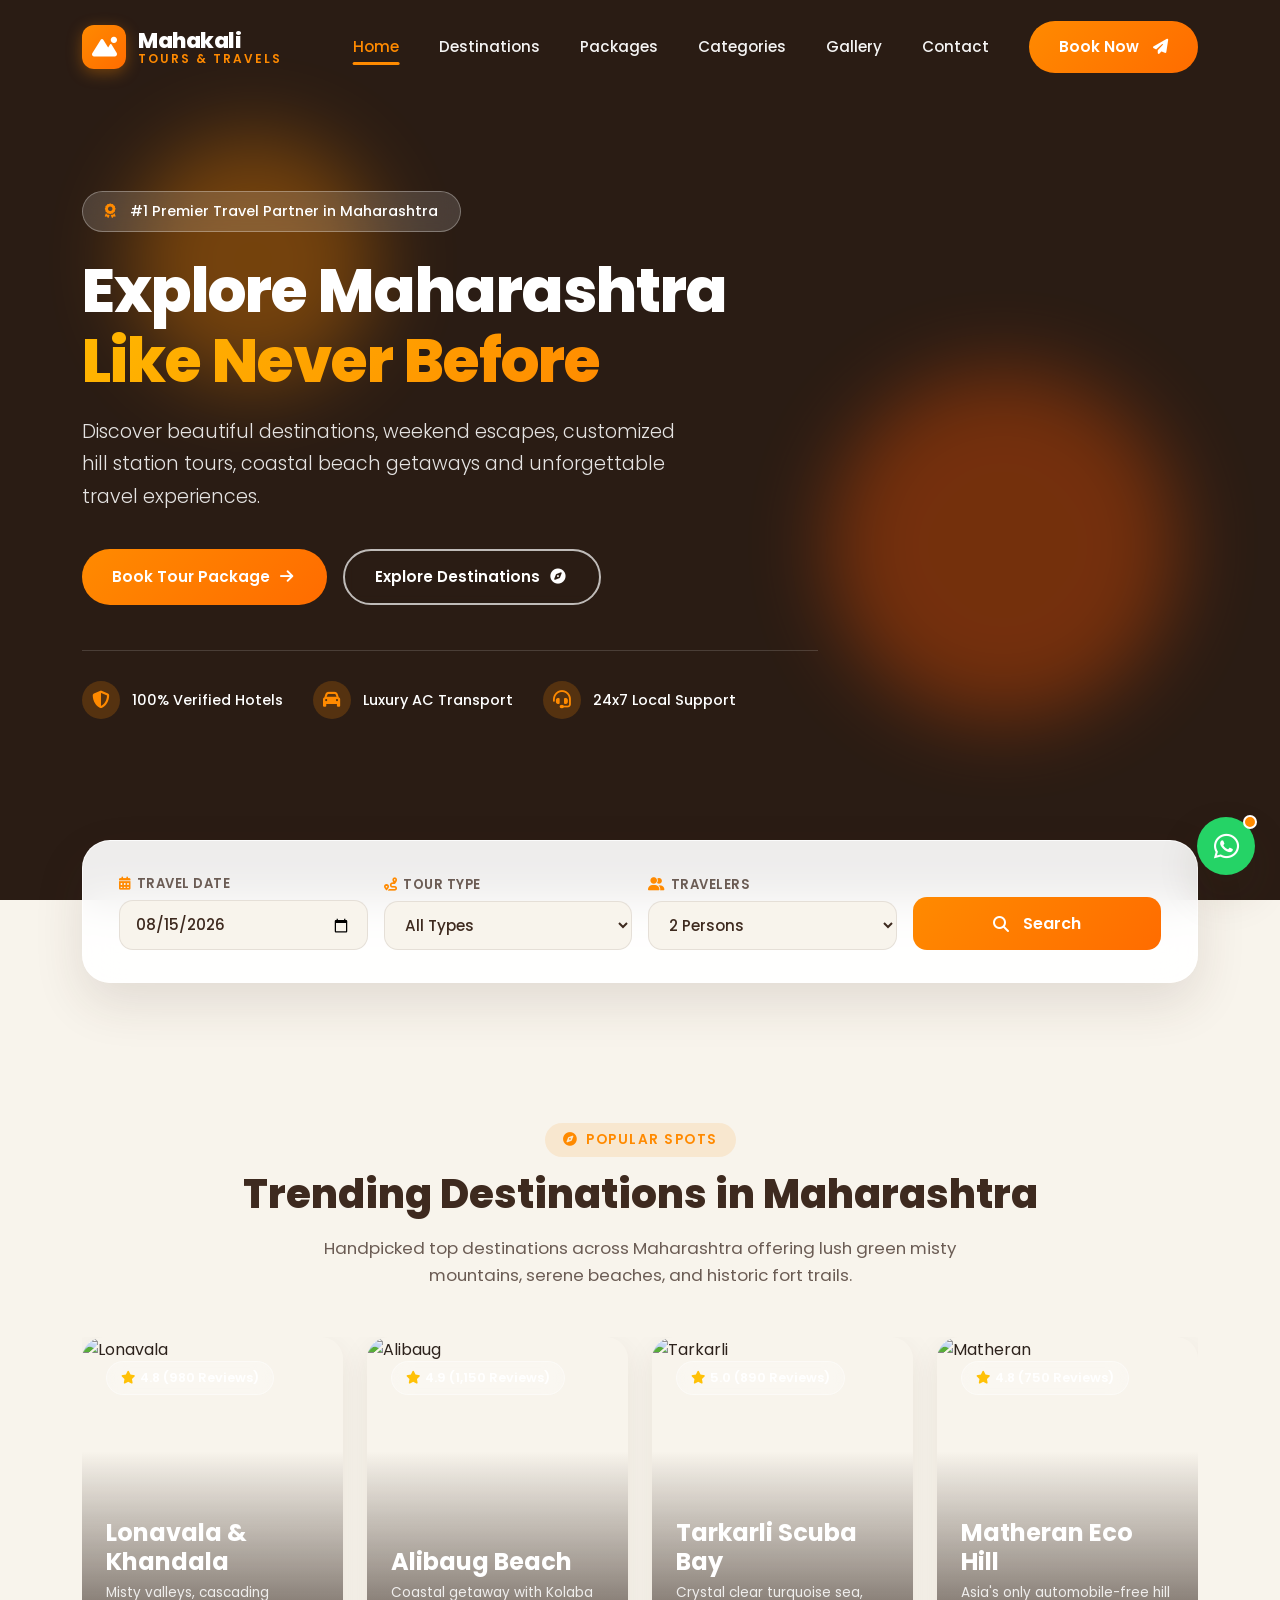
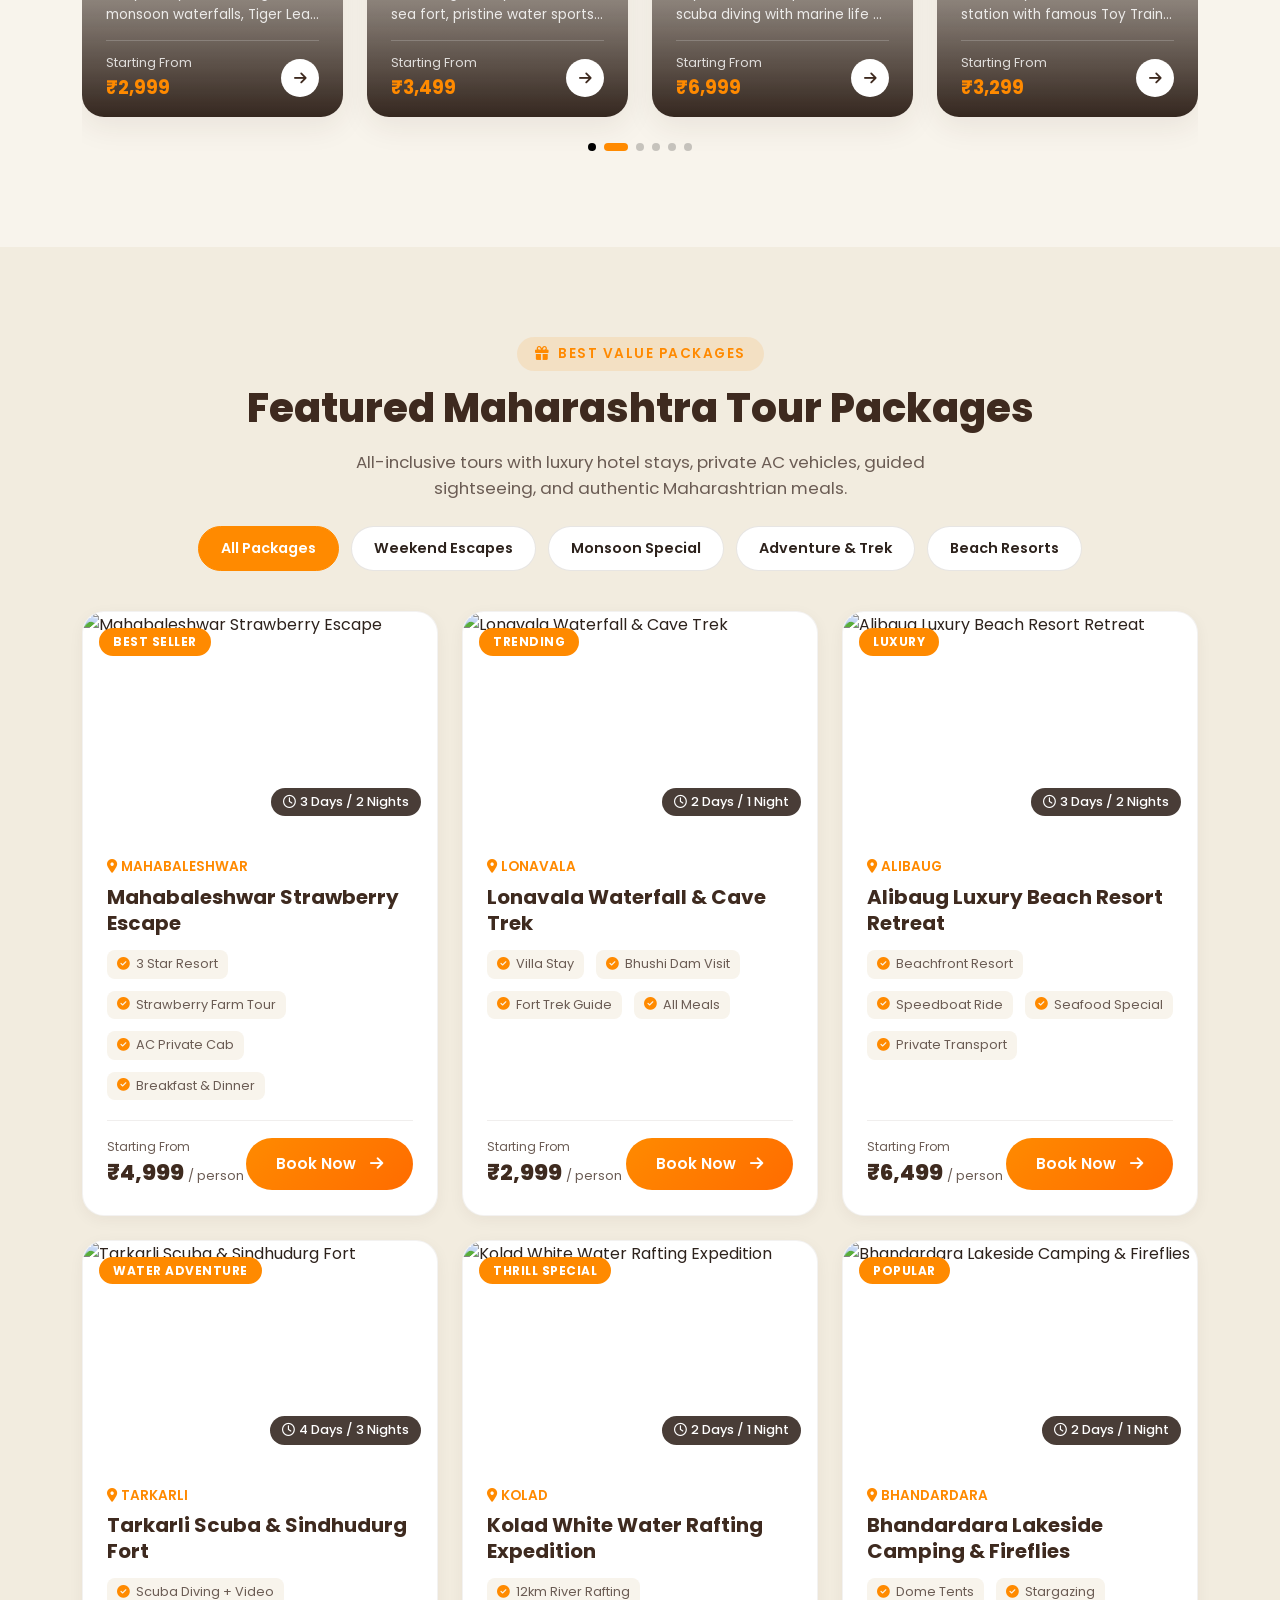
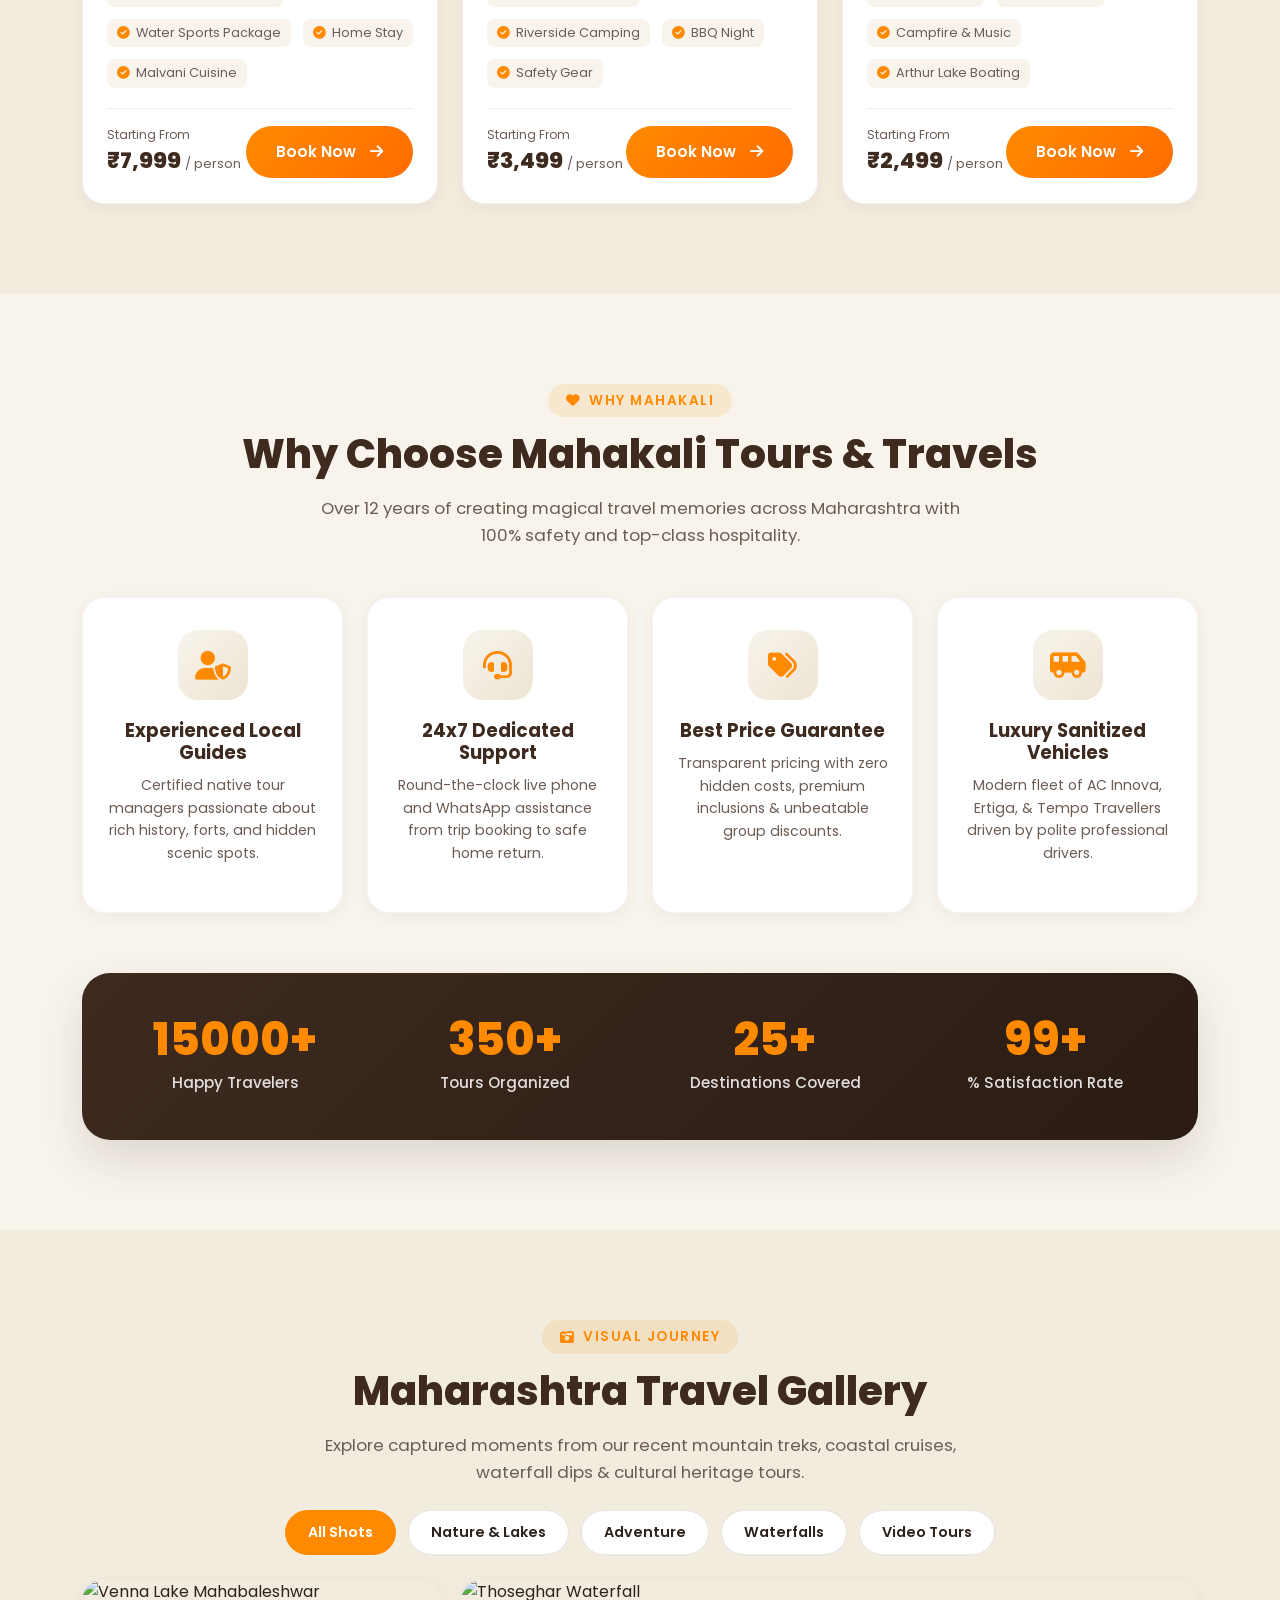
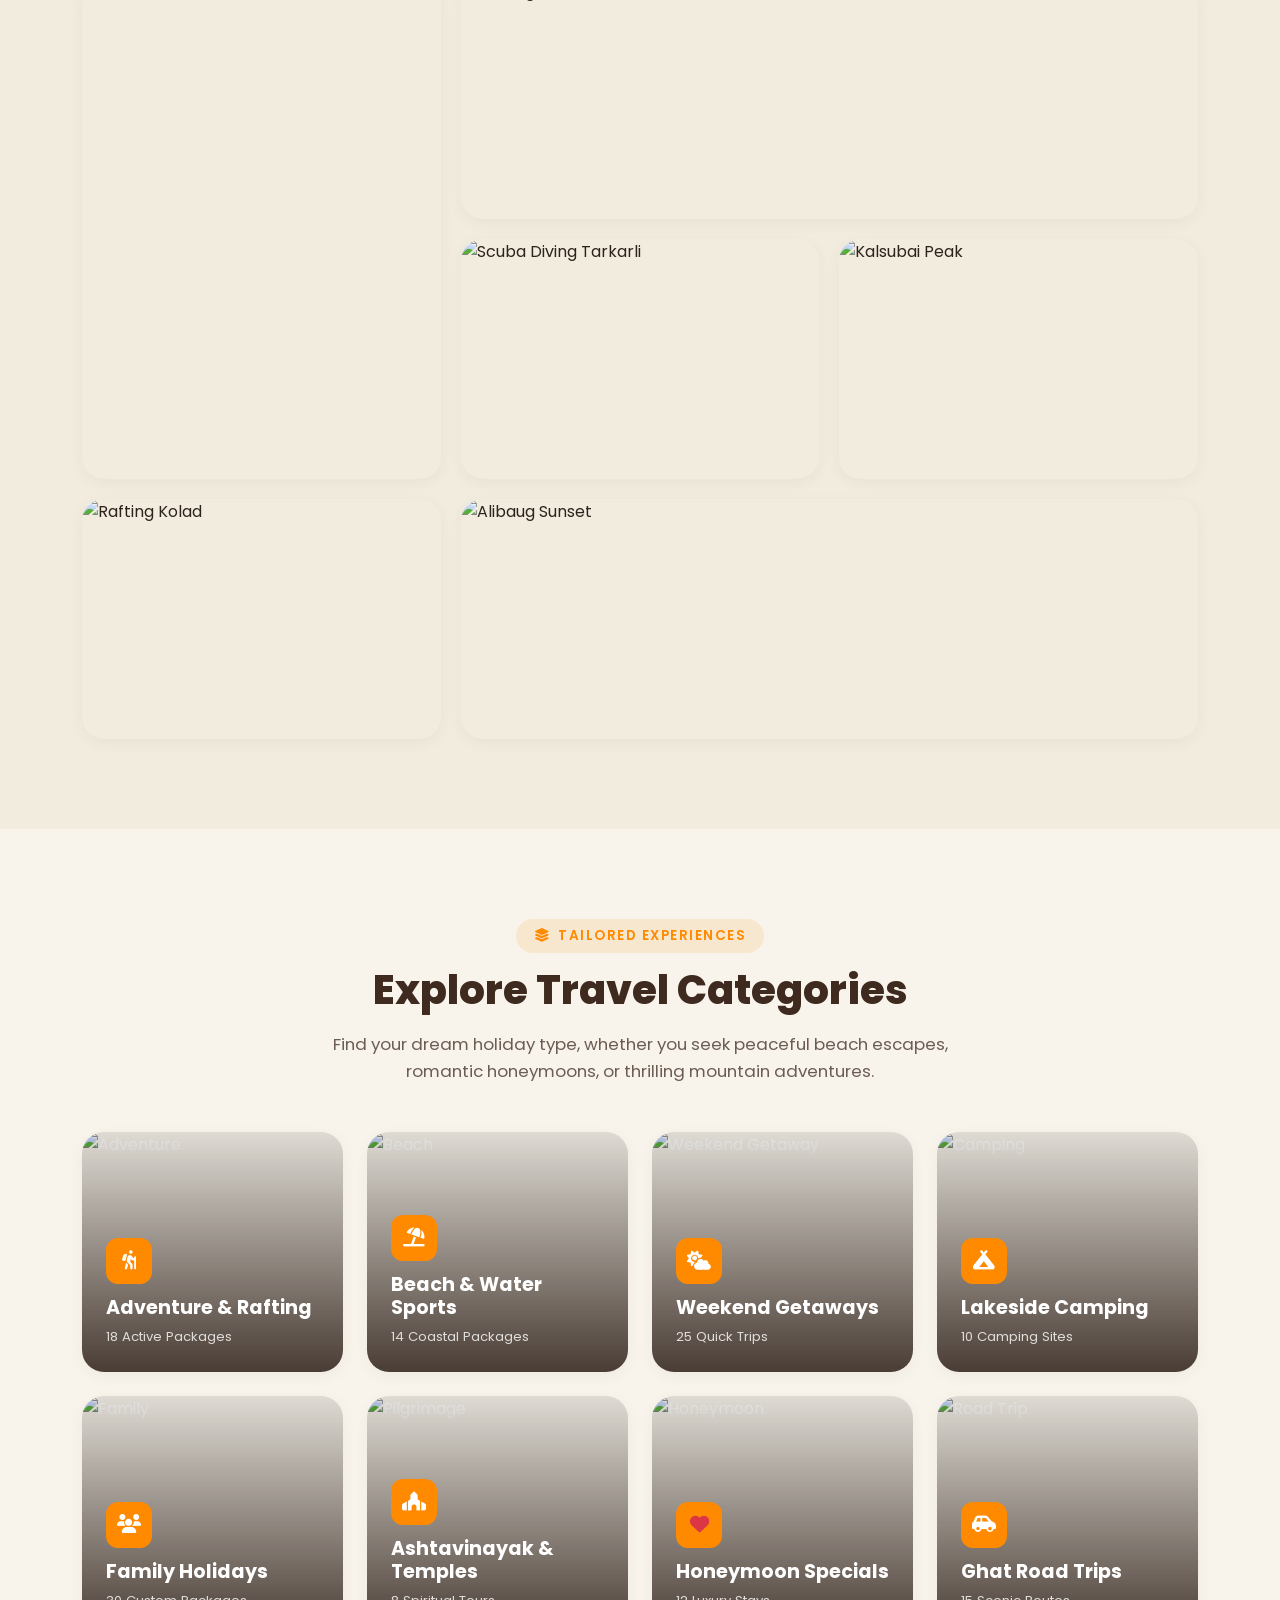
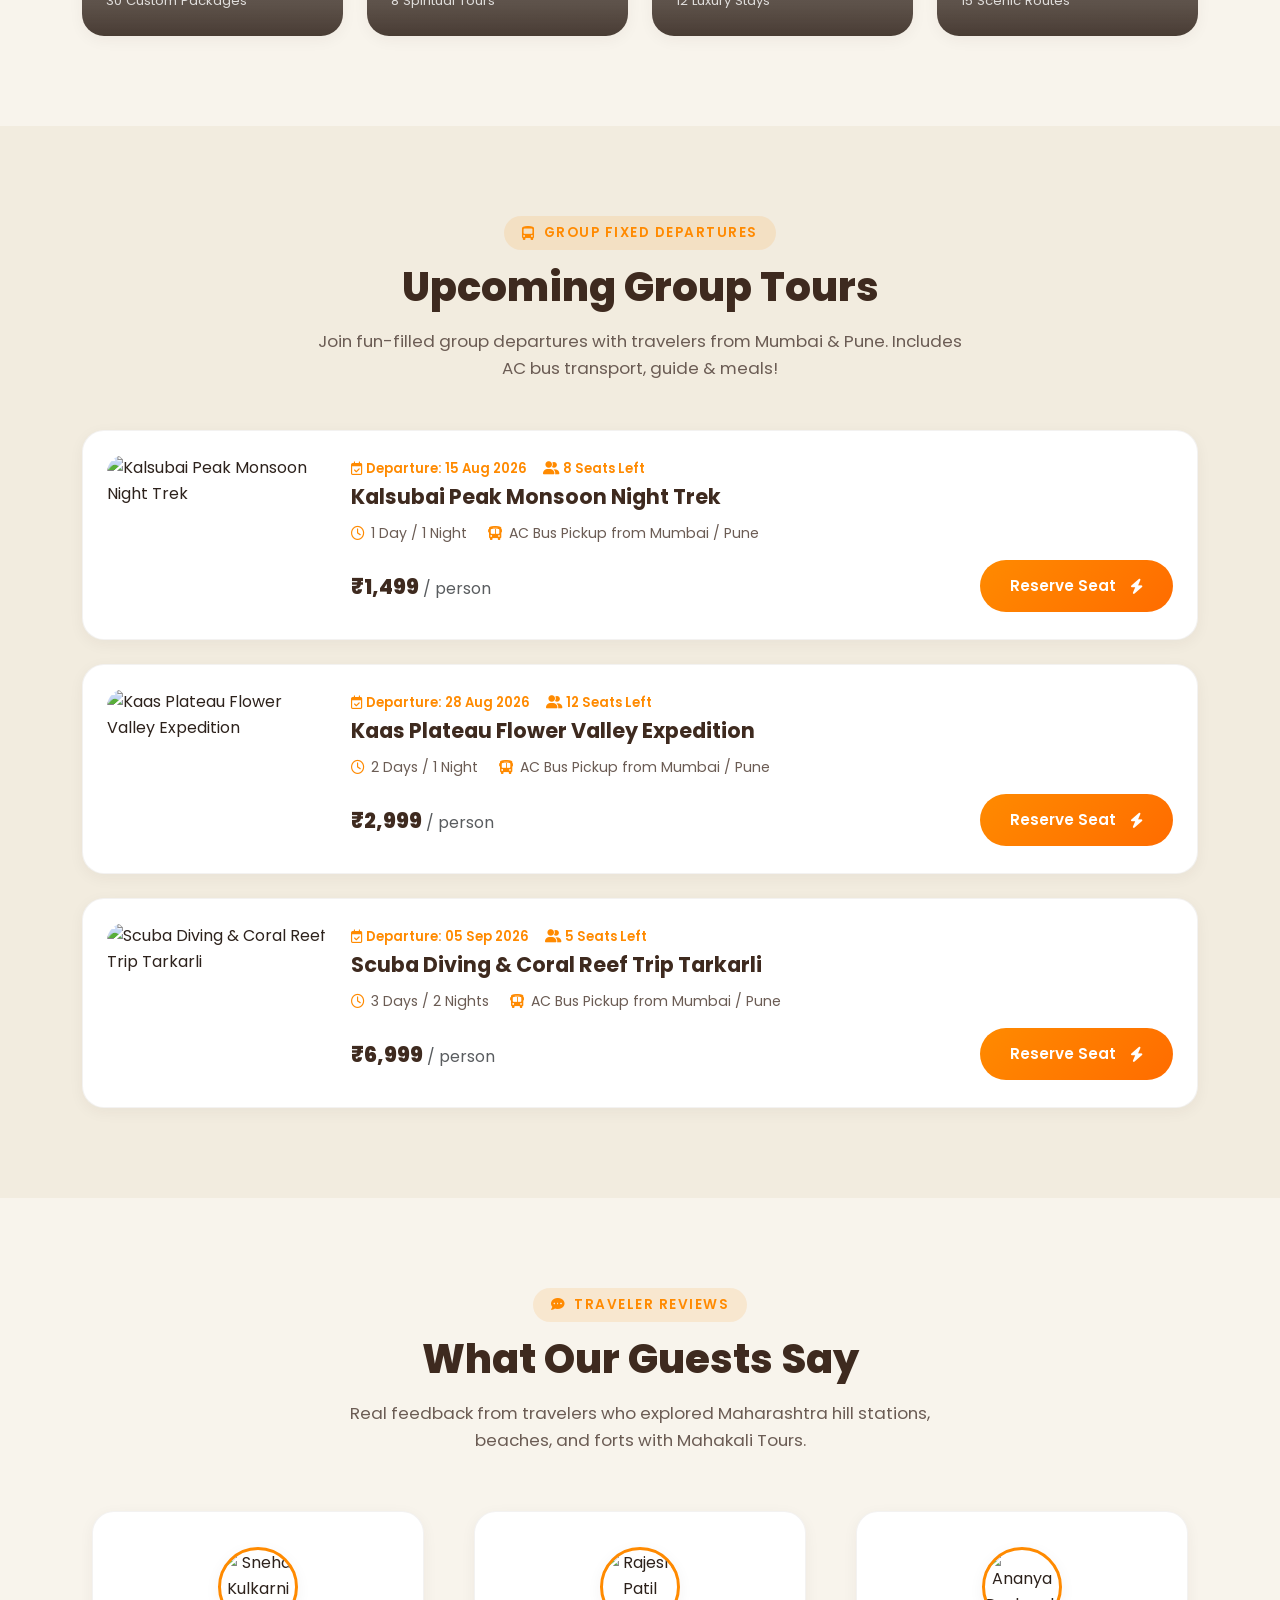
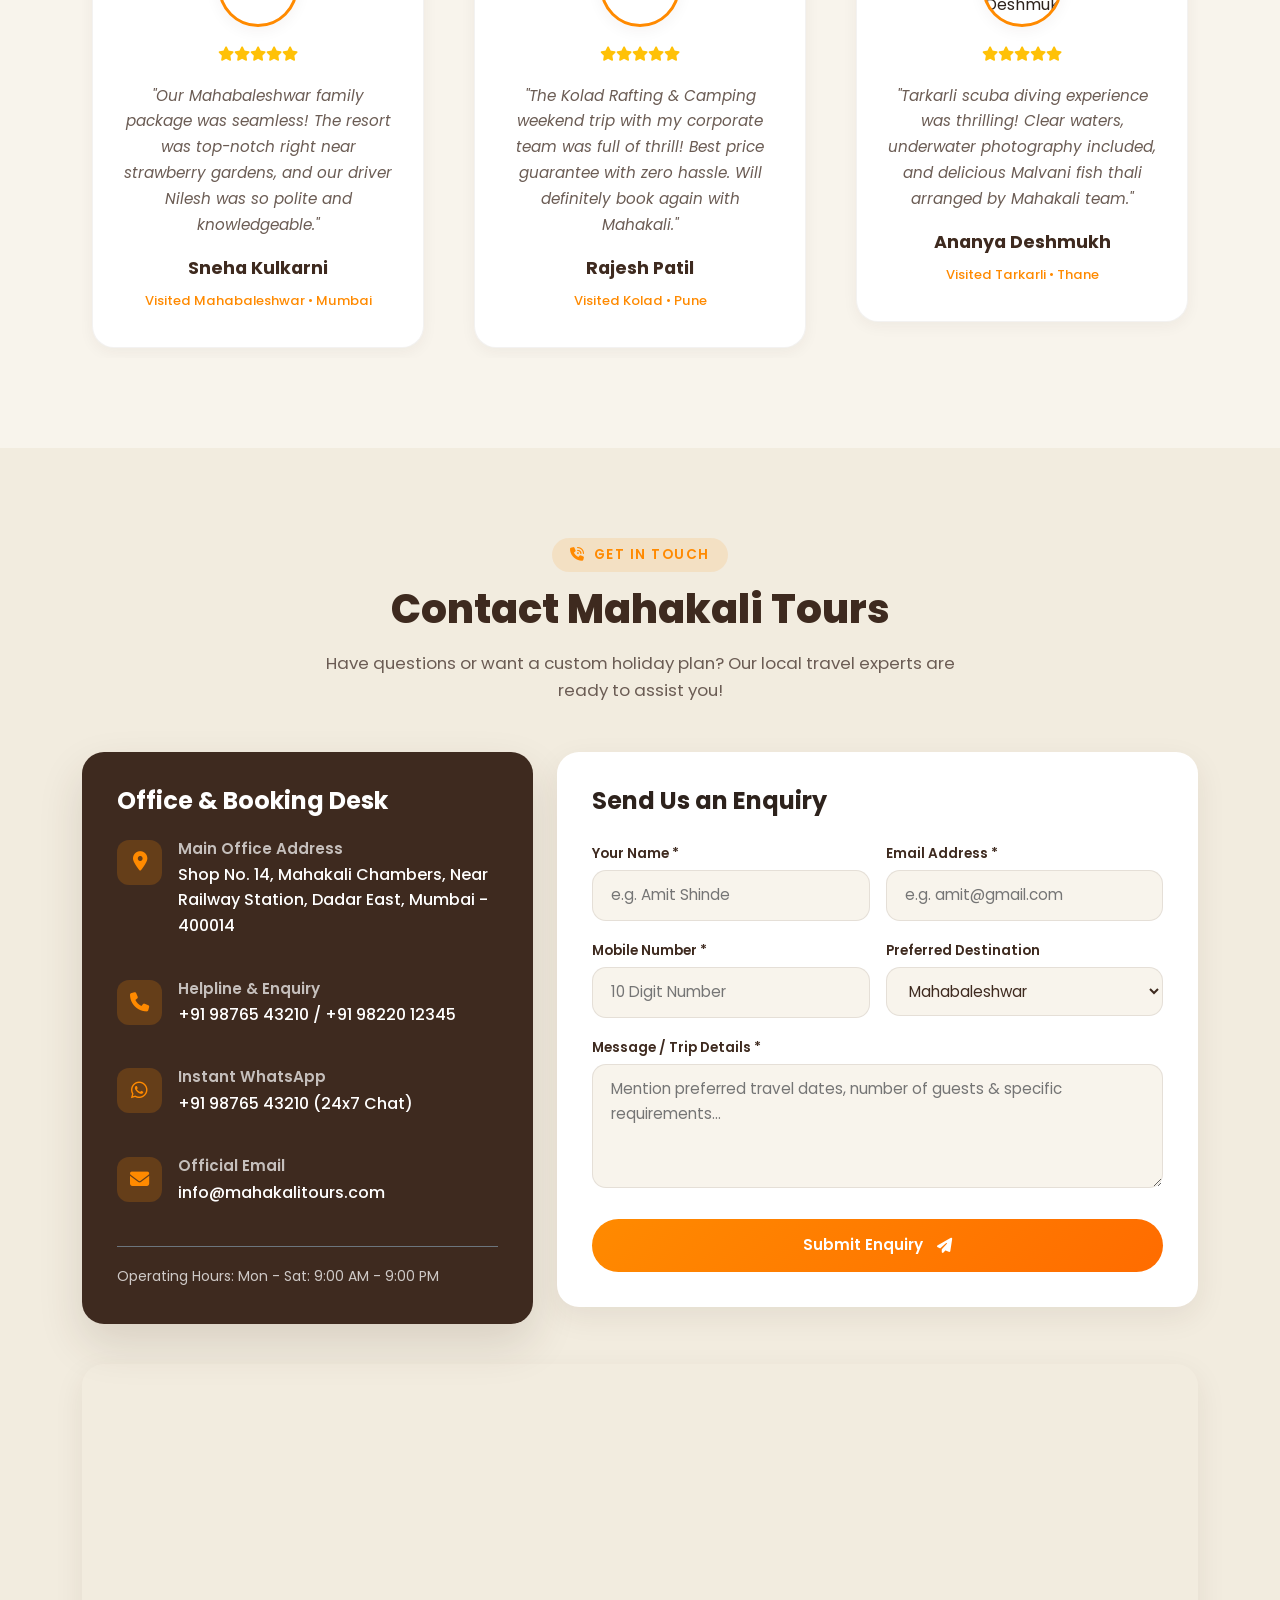
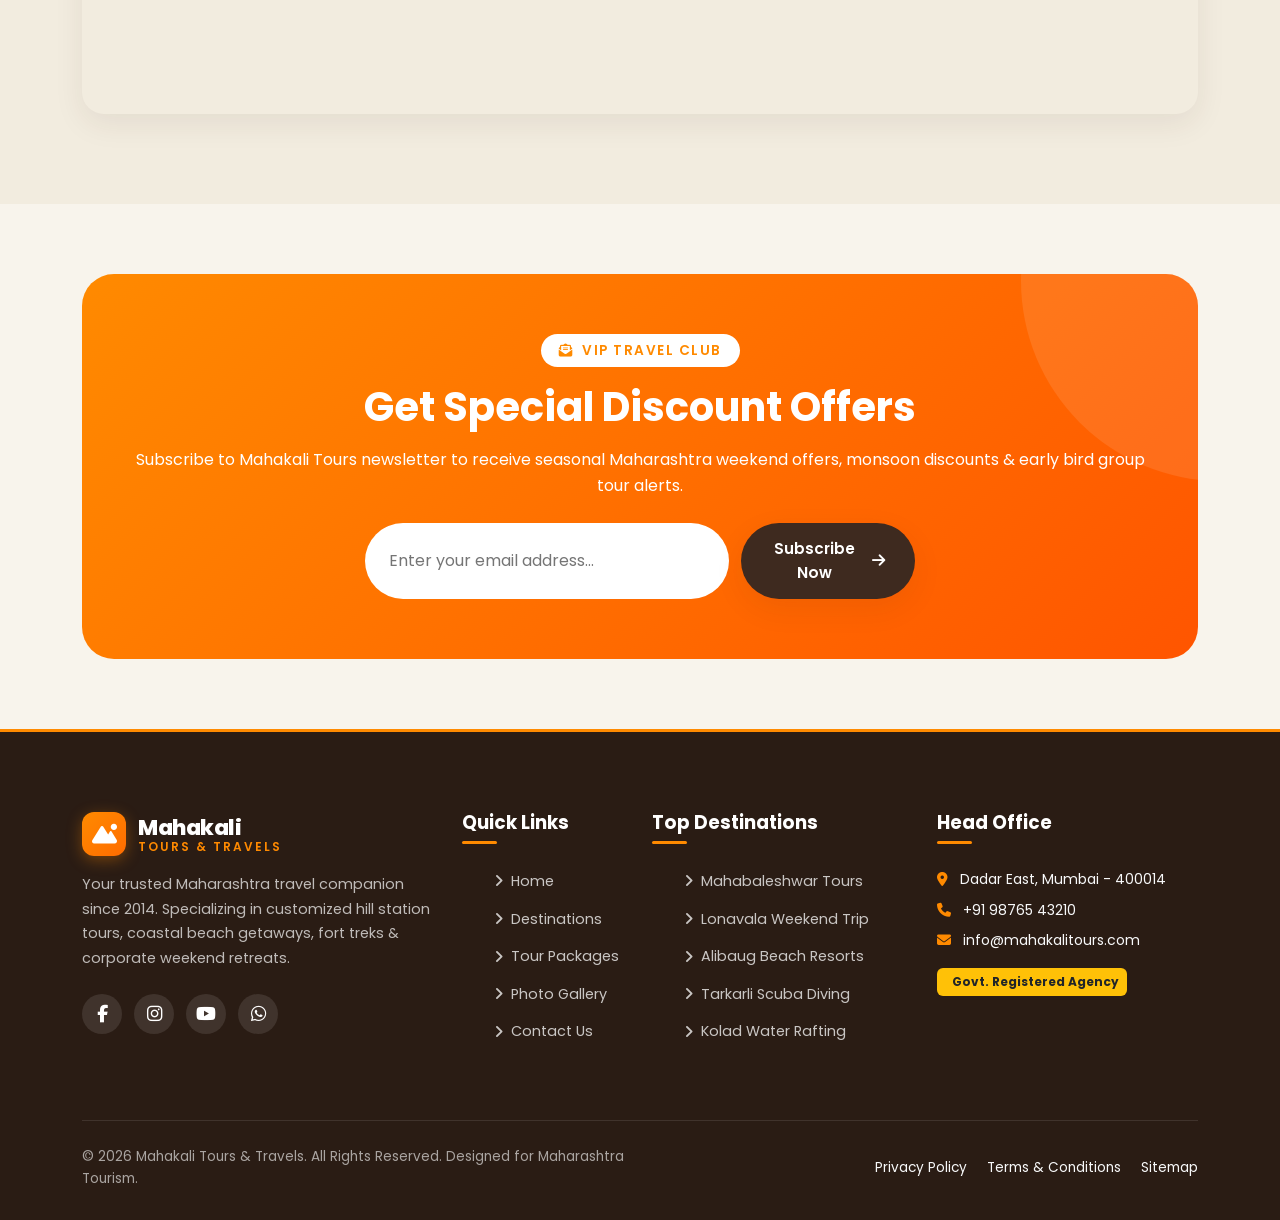
==== commit df1ee936: "remodev search" ====
--- a/index.html
+++ b/index.html
@@ -166,26 +166,6 @@
             
             <div class="col-lg-3 col-md-6">
               <div class="search-field-group">
-                <label for="search-dest" class="search-label">
-                  <i class="fa-solid fa-location-dot"></i> Destination
-                </label>
-                <select id="search-dest" class="search-select">
-                  <option value="">Select Destination</option>
-                  <option value="Mahabaleshwar">Mahabaleshwar</option>
-                  <option value="Lonavala">Lonavala</option>
-                  <option value="Alibaug">Alibaug</option>
-                  <option value="Matheran">Matheran</option>
-                  <option value="Tarkarli">Tarkarli & Malvan</option>
-                  <option value="Kolad">Kolad Rafting</option>
-                  <option value="Bhandardara">Bhandardara Camping</option>
-                  <option value="Panchgani">Panchgani</option>
-                  <option value="Igatpuri">Igatpuri</option>
-                </select>
-              </div>
-            </div>
-
-            <div class="col-lg-3 col-md-6">
-              <div class="search-field-group">
                 <label for="search-date" class="search-label">
                   <i class="fa-solid fa-calendar-days"></i> Travel Date
                 </label>
@@ -193,7 +173,7 @@
               </div>
             </div>
 
-            <div class="col-lg-2 col-md-6">
+            <div class="col-lg-3 col-md-6">
               <div class="search-field-group">
                 <label for="search-type" class="search-label">
                   <i class="fa-solid fa-route"></i> Tour Type
@@ -209,7 +189,7 @@
               </div>
             </div>
 
-            <div class="col-lg-2 col-md-6">
+            <div class="col-lg-3 col-md-6">
               <div class="search-field-group">
                 <label for="search-travelers" class="search-label">
                   <i class="fa-solid fa-user-group"></i> Travelers
@@ -223,8 +203,8 @@
               </div>
             </div>
 
-            <div class="col-lg-2 col-md-12">
-              <button type="submit" class="btn-custom btn-primary-custom btn-search">
+            <div class="col-lg-3 col-md-6">
+              <button type="submit" class="btn-custom btn-primary-custom btn-search w-100">
                 <i class="fa-solid fa-magnifying-glass me-1"></i> Search
               </button>
             </div>
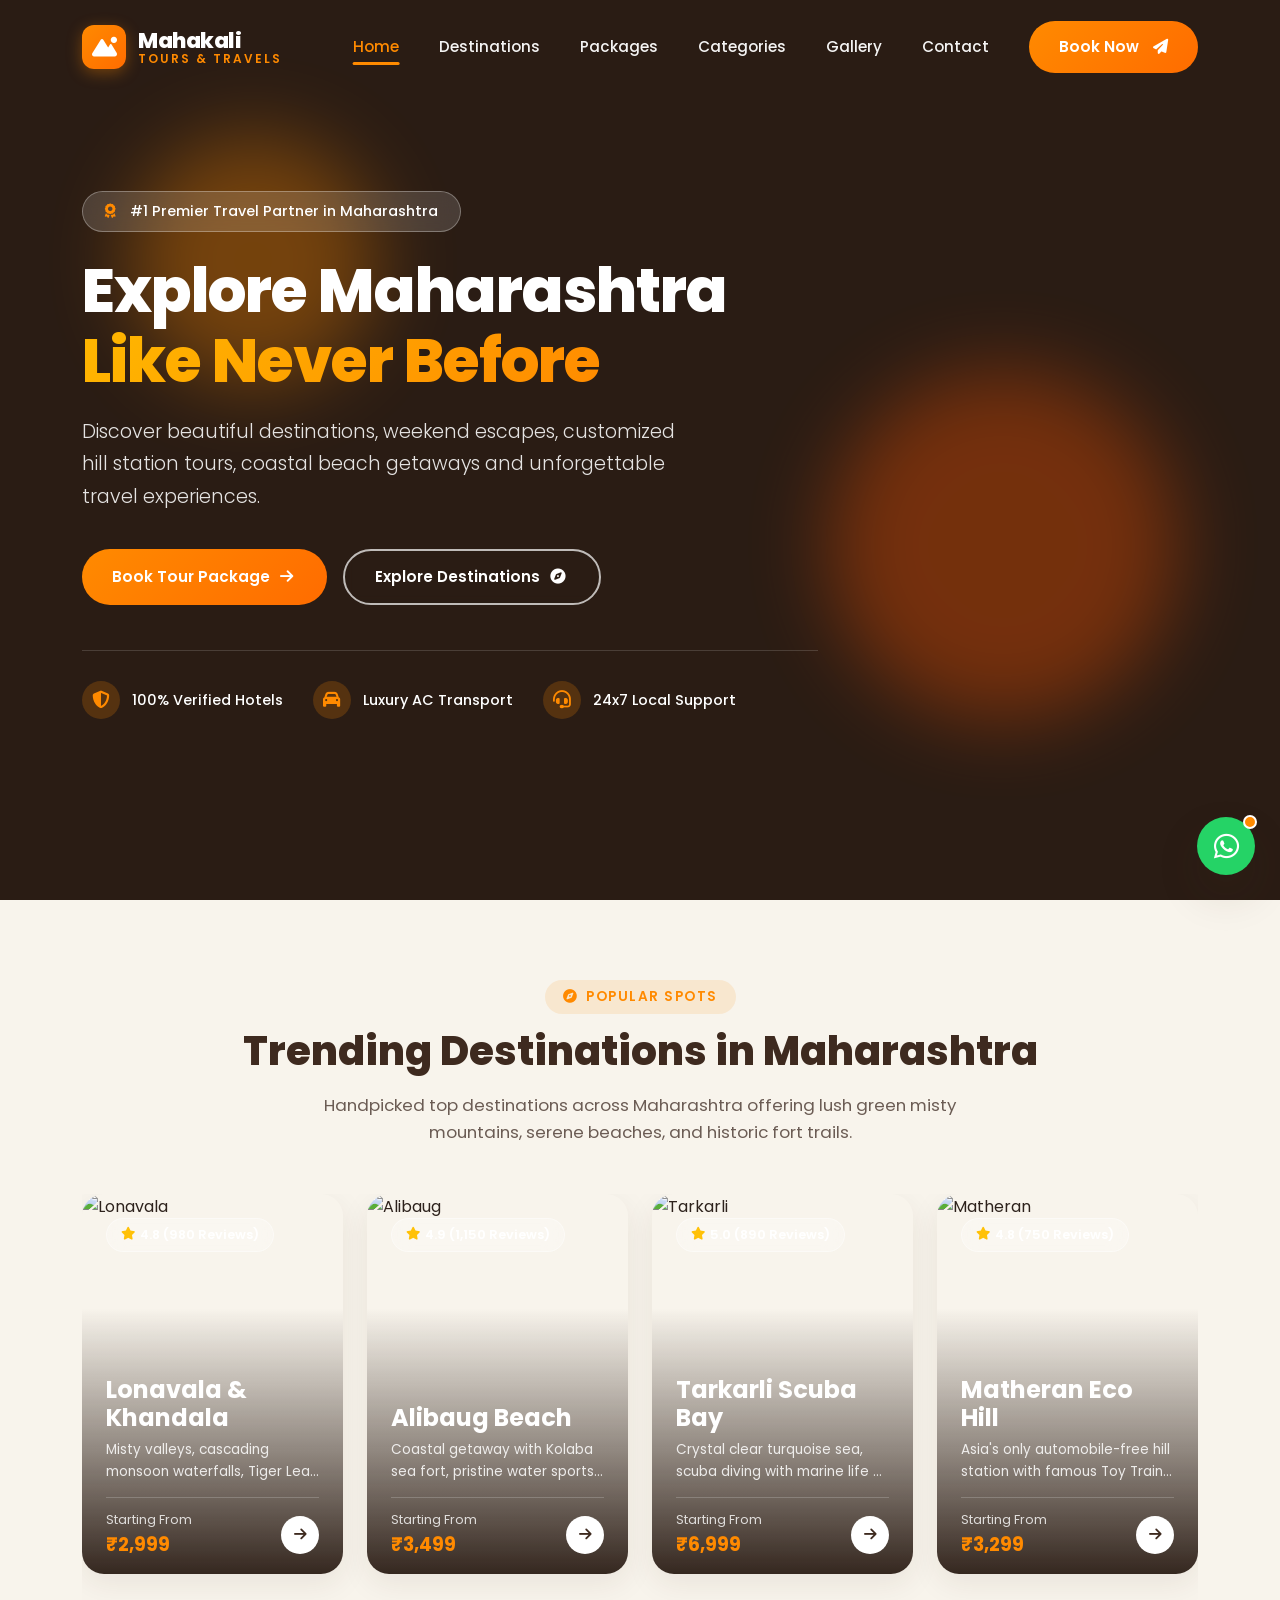
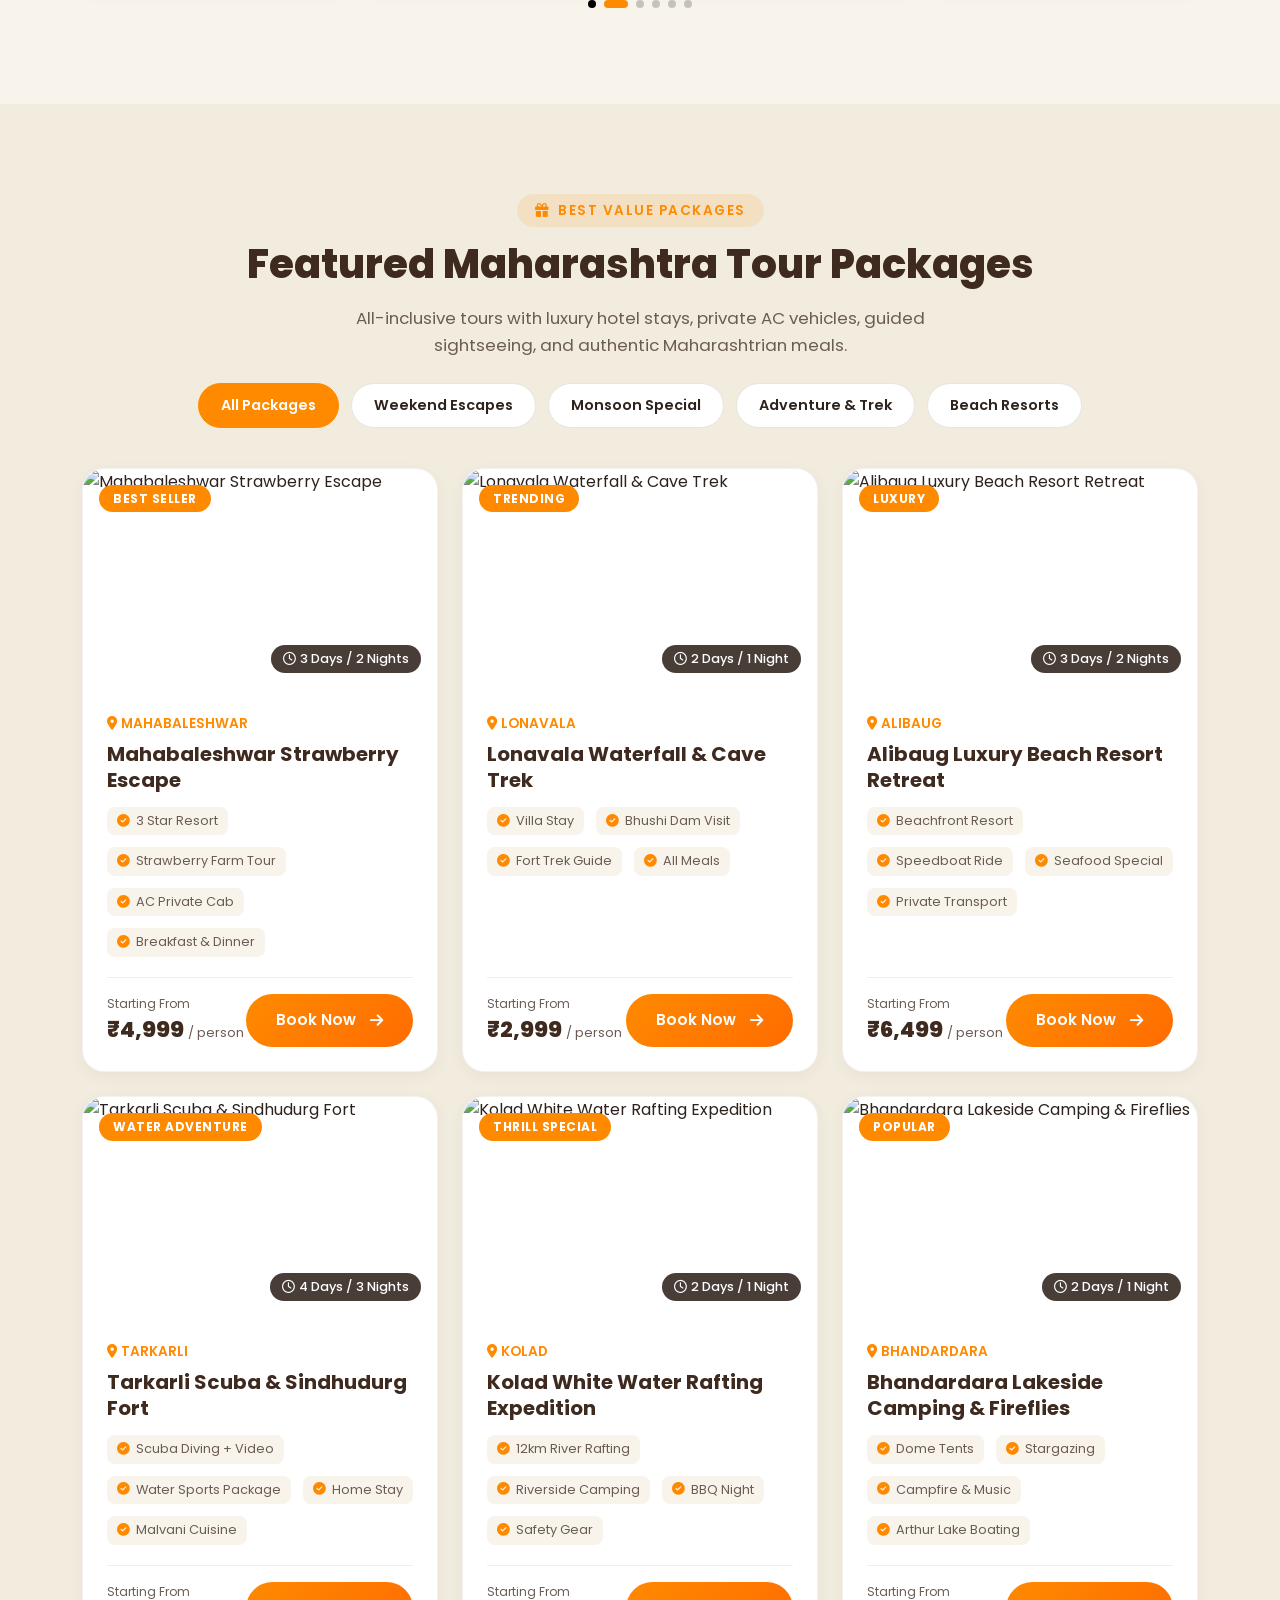
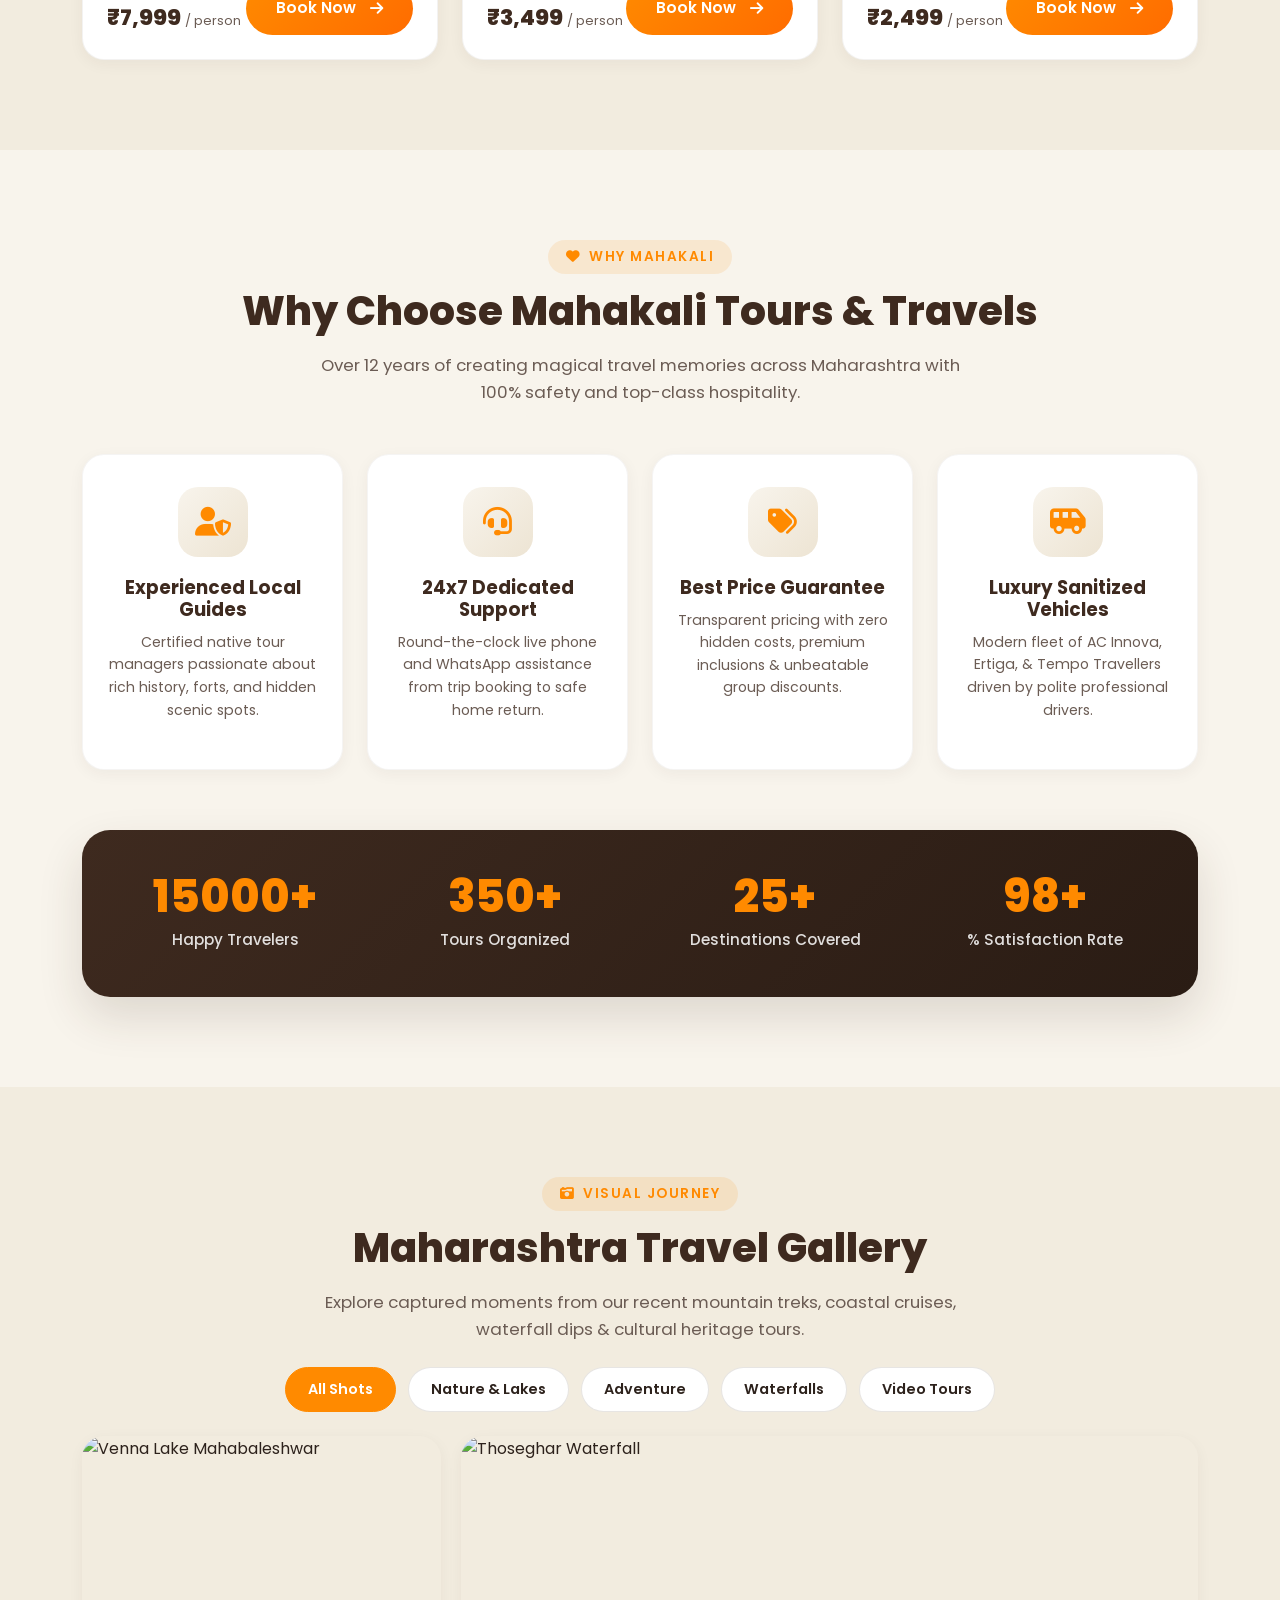
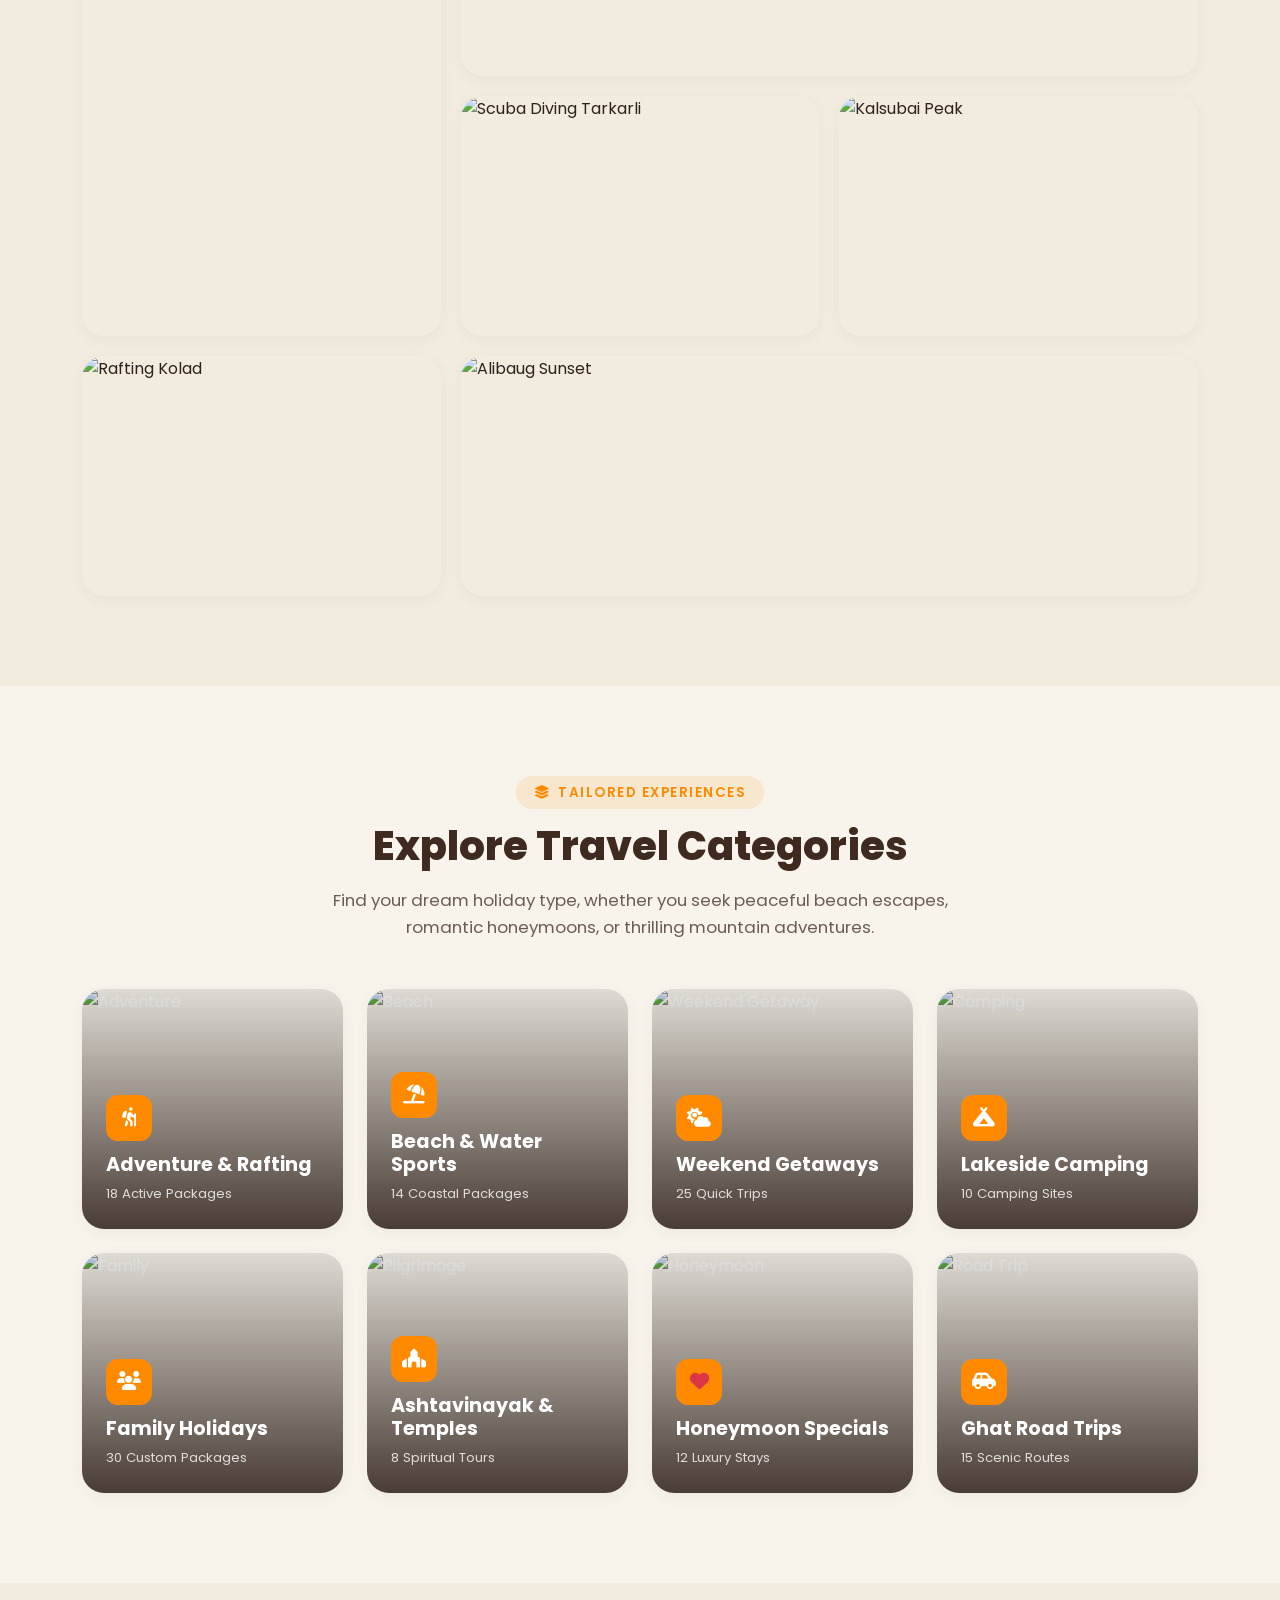
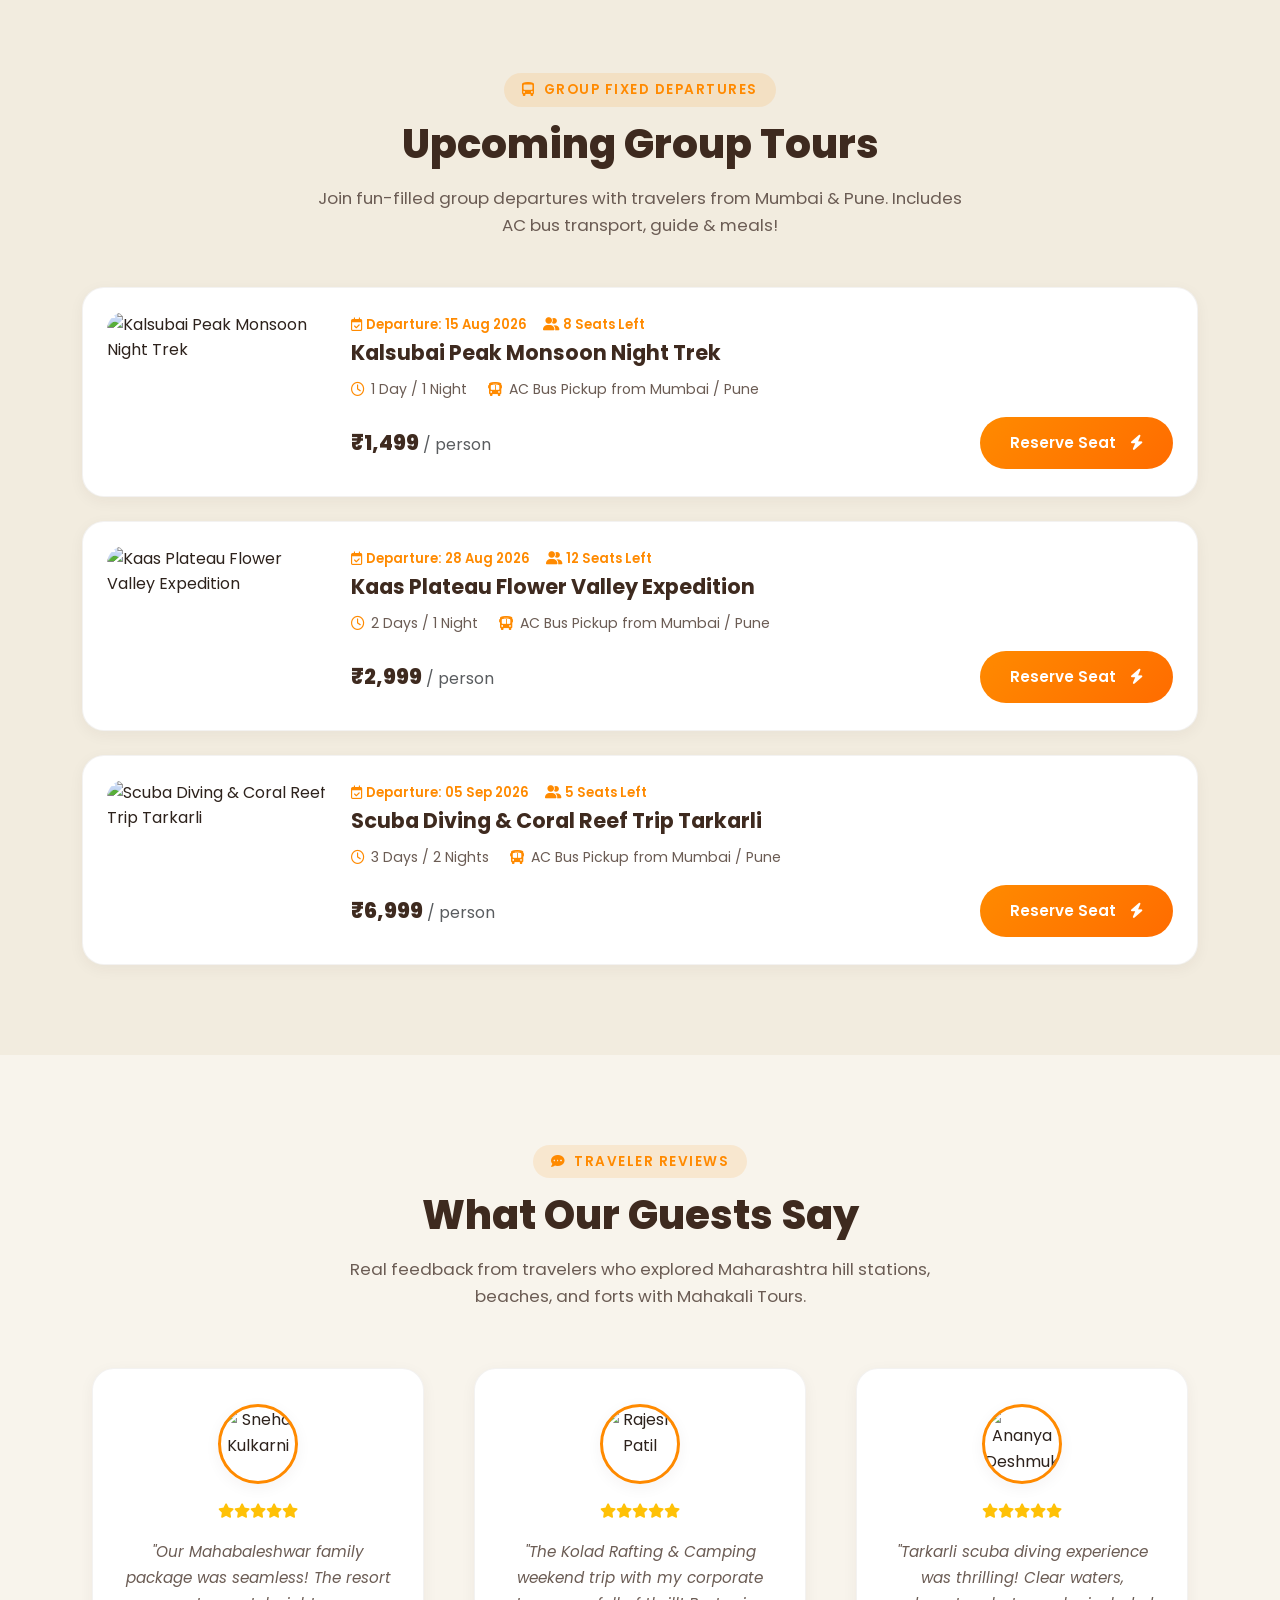
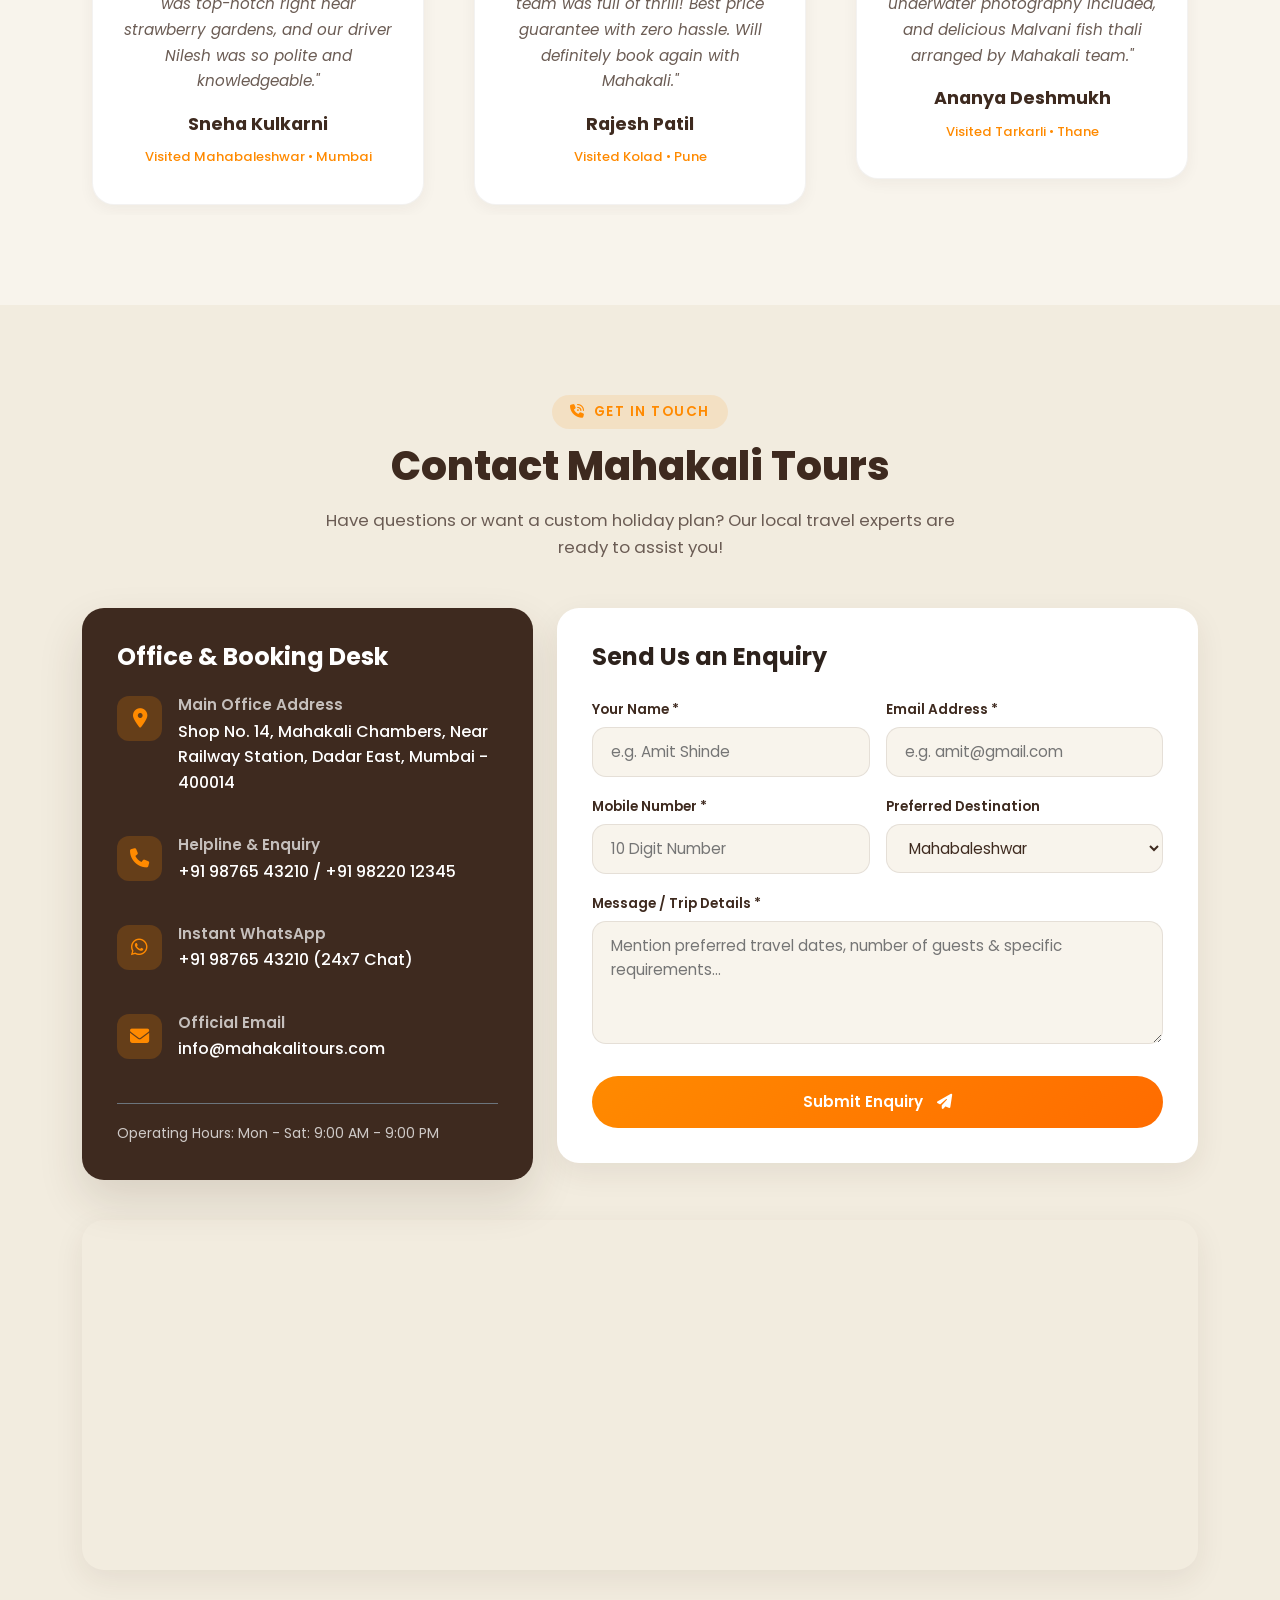
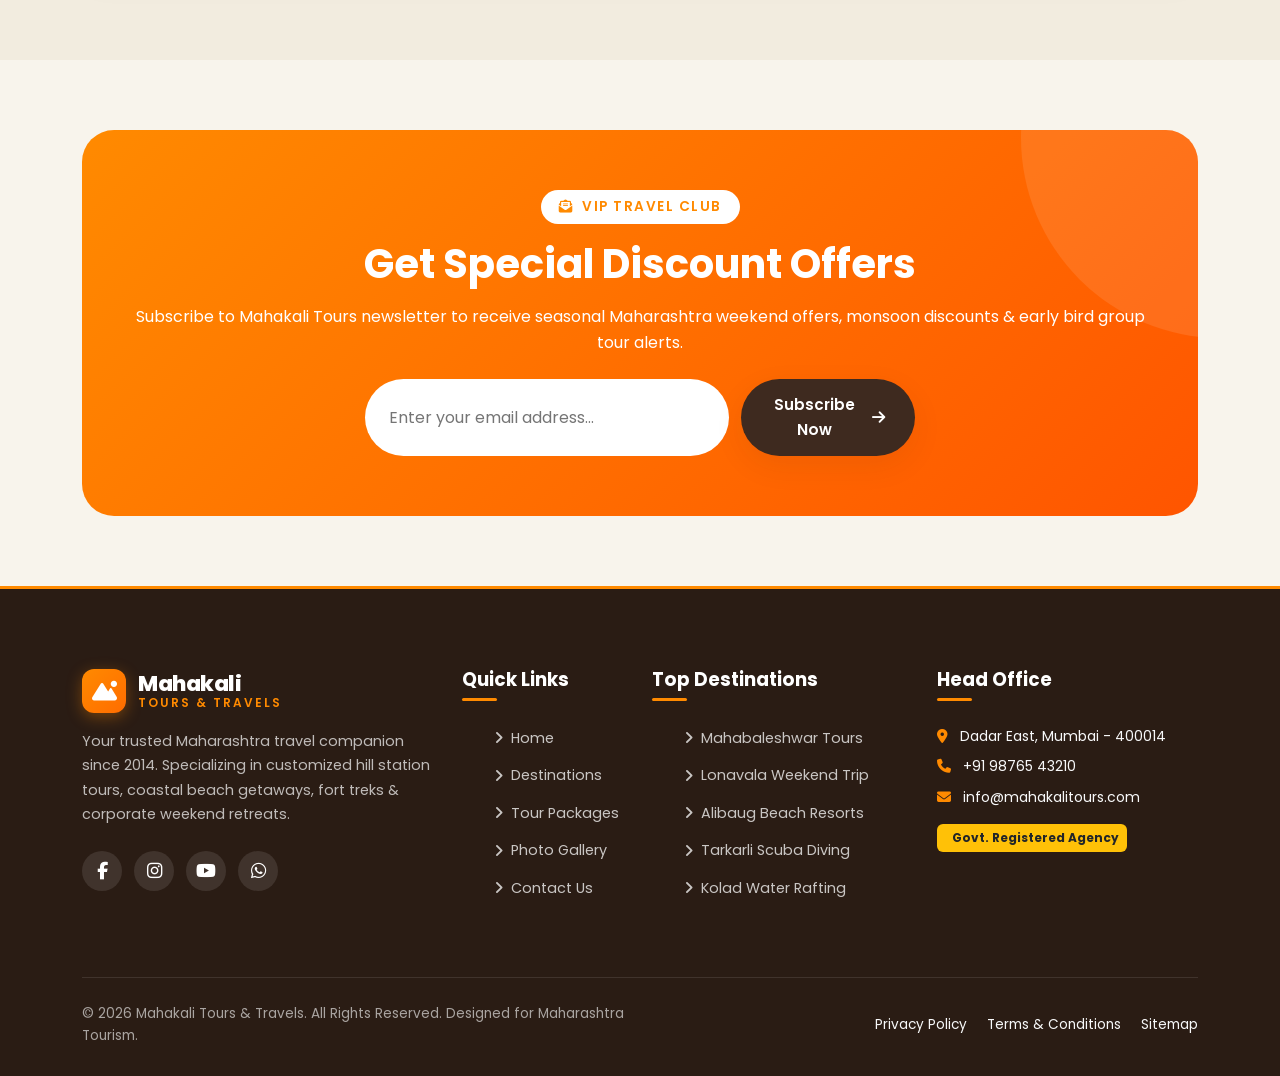
==== commit 7290e9c7: "removed entire section" ====
--- a/index.html
+++ b/index.html
@@ -156,68 +156,6 @@
   </section>
 
   <!-- ==========================================
-       2. Glassmorphism Search Tours Section
-       ========================================== -->
-  <section class="search-section">
-    <div class="container">
-      <div class="search-box-card glass-card">
-        <form id="search-tours-form">
-          <div class="row g-3 align-items-end">
-            
-            <div class="col-lg-3 col-md-6">
-              <div class="search-field-group">
-                <label for="search-date" class="search-label">
-                  <i class="fa-solid fa-calendar-days"></i> Travel Date
-                </label>
-                <input type="date" id="search-date" class="search-input" value="2026-08-15">
-              </div>
-            </div>
-
-            <div class="col-lg-3 col-md-6">
-              <div class="search-field-group">
-                <label for="search-type" class="search-label">
-                  <i class="fa-solid fa-route"></i> Tour Type
-                </label>
-                <select id="search-type" class="search-select">
-                  <option value="all">All Types</option>
-                  <option value="weekend">Weekend Escape</option>
-                  <option value="family">Family Package</option>
-                  <option value="adventure">Adventure & Trek</option>
-                  <option value="beach">Beach Resort</option>
-                  <option value="honeymoon">Honeymoon Special</option>
-                </select>
-              </div>
-            </div>
-
-            <div class="col-lg-3 col-md-6">
-              <div class="search-field-group">
-                <label for="search-travelers" class="search-label">
-                  <i class="fa-solid fa-user-group"></i> Travelers
-                </label>
-                <select id="search-travelers" class="search-select">
-                  <option value="1">1 Person</option>
-                  <option value="2" selected>2 Persons</option>
-                  <option value="4">4-6 Persons</option>
-                  <option value="8">8+ Group</option>
-                </select>
-              </div>
-            </div>
-
-            <div class="col-lg-3 col-md-6">
-              <button type="submit" class="btn-custom btn-primary-custom btn-search w-100">
-                <i class="fa-solid fa-magnifying-glass me-1"></i> Search
-              </button>
-            </div>
-
-          </div>
-        </form>
-
-        <div id="search-alert" class="search-alert"></div>
-      </div>
-    </div>
-  </section>
-
-  <!-- ==========================================
        3. Trending Destinations Section
        ========================================== -->
   <section id="destinations" class="destinations-section">
--- a/css/styles.css
+++ b/css/styles.css
@@ -603,86 +603,6 @@
   font-weight: 500;
 }
 
-/* ==========================================================================
-   2. Glassmorphism Search Tours Section
-   ========================================================================== */
-.search-section {
-  position: relative;
-  z-index: 20;
-  margin-top: -60px;
-  margin-bottom: 60px;
-}
-
-.search-box-card {
-  padding: 32px 36px;
-  border-radius: 28px;
-  background: rgba(255, 255, 255, 0.92);
-  backdrop-filter: blur(20px);
-  -webkit-backdrop-filter: blur(20px);
-  border: 1px solid rgba(255, 255, 255, 0.8);
-  box-shadow: 0 20px 50px rgba(62, 42, 31, 0.12);
-}
-
-.search-field-group {
-  display: flex;
-  flex-direction: column;
-  gap: 6px;
-}
-
-.search-label {
-  font-size: 0.82rem;
-  font-weight: 600;
-  color: var(--color-text-muted);
-  text-transform: uppercase;
-  letter-spacing: 0.5px;
-  display: flex;
-  align-items: center;
-  gap: 6px;
-}
-
-.search-label i {
-  color: var(--color-orange);
-}
-
-.search-input, .search-select {
-  width: 100%;
-  padding: 12px 16px;
-  background: var(--color-beige);
-  border: 1.5px solid rgba(62, 42, 31, 0.1);
-  border-radius: 14px;
-  font-family: var(--font-primary);
-  font-size: 0.95rem;
-  color: var(--color-dark-brown);
-  font-weight: 500;
-  outline: none;
-  transition: var(--transition-fast);
-}
-
-.search-input:focus, .search-select:focus {
-  border-color: var(--color-orange);
-  background: var(--color-white);
-  box-shadow: 0 0 0 4px var(--color-orange-light);
-}
-
-.btn-search {
-  height: 100%;
-  min-height: 50px;
-  width: 100%;
-  font-size: 1rem;
-  border-radius: 14px;
-}
-
-/* Validation Toast / Message */
-.search-alert {
-  display: none;
-  margin-top: 15px;
-  padding: 10px 16px;
-  border-radius: 12px;
-  font-size: 0.88rem;
-  background: #FFF3E0;
-  color: #E65100;
-  border: 1px solid #FFE0B2;
-}
 
 /* ==========================================================================
    3. Trending Destinations Section
@@ -1814,9 +1734,6 @@
   .hero-subtitle {
     font-size: 1rem;
   }
-  .search-box-card {
-    padding: 24px 20px;
-  }
   .section-title {
     font-size: 1.75rem;
   }
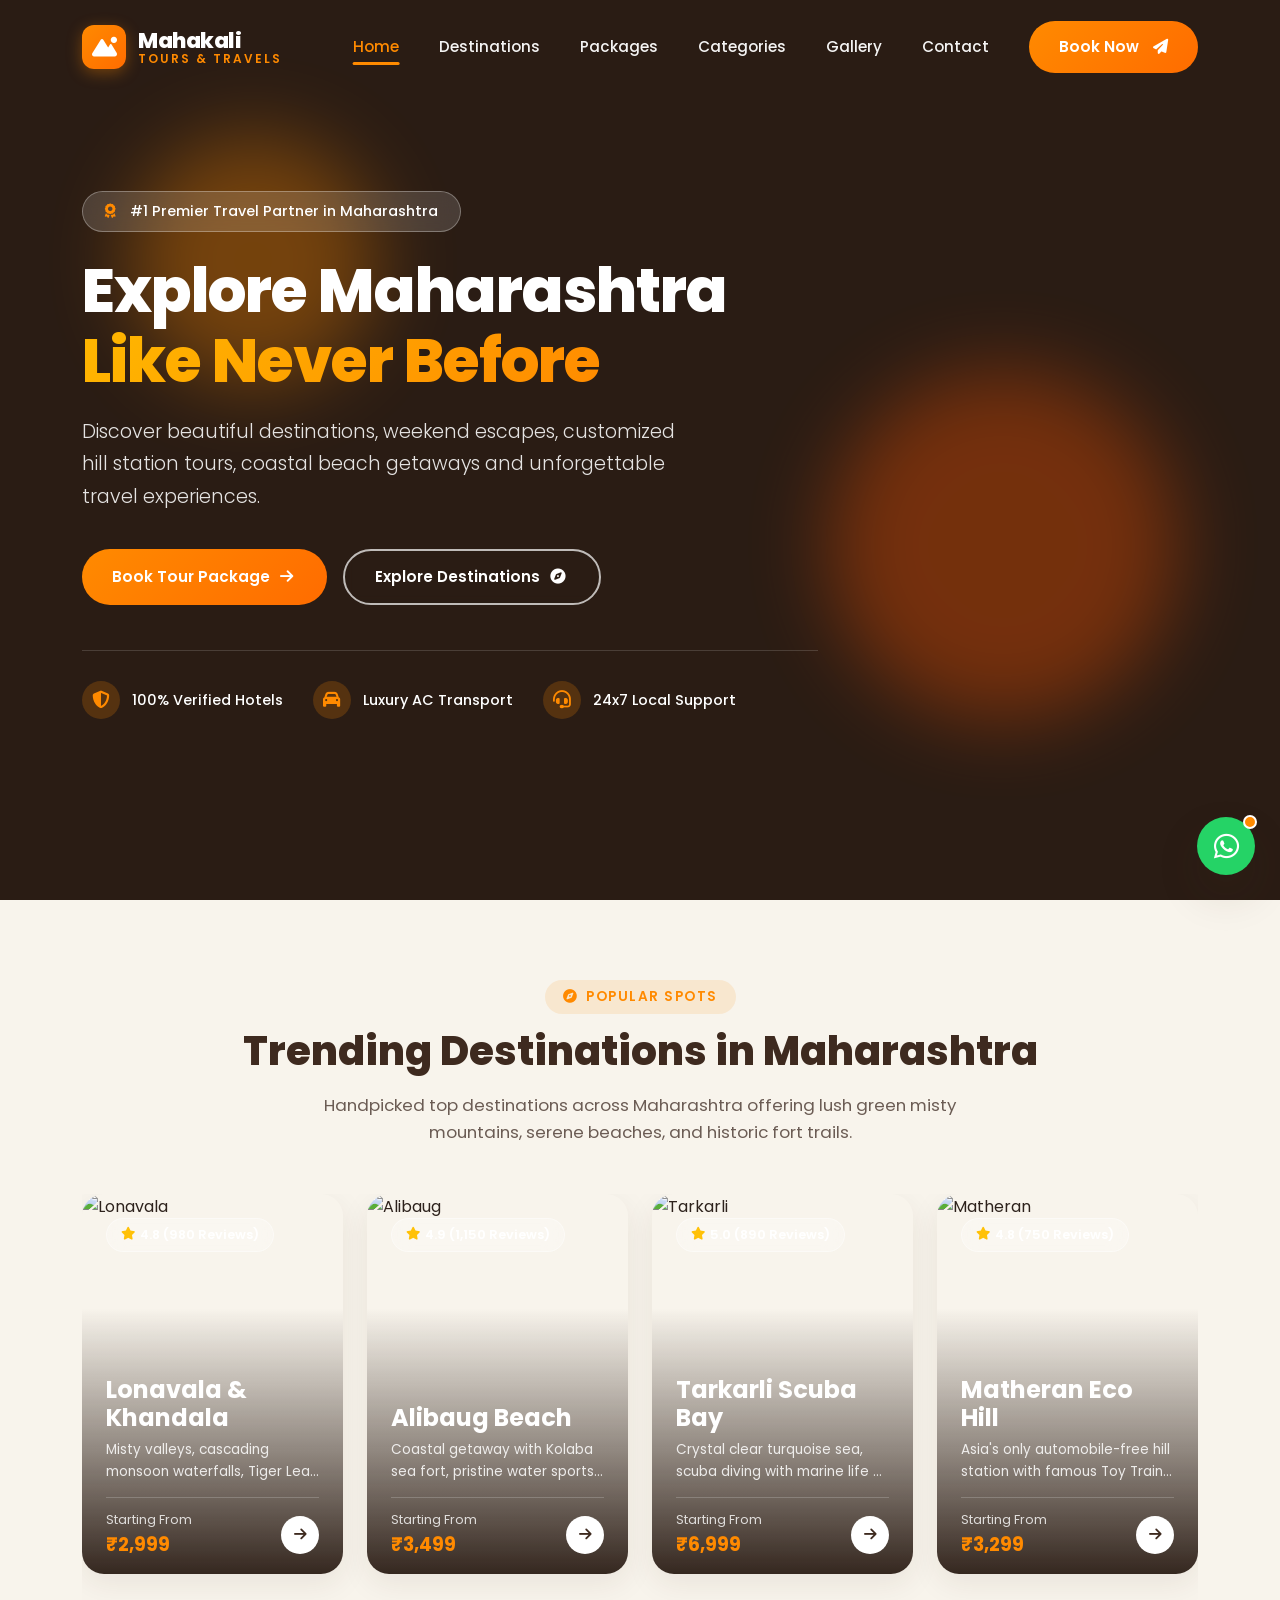
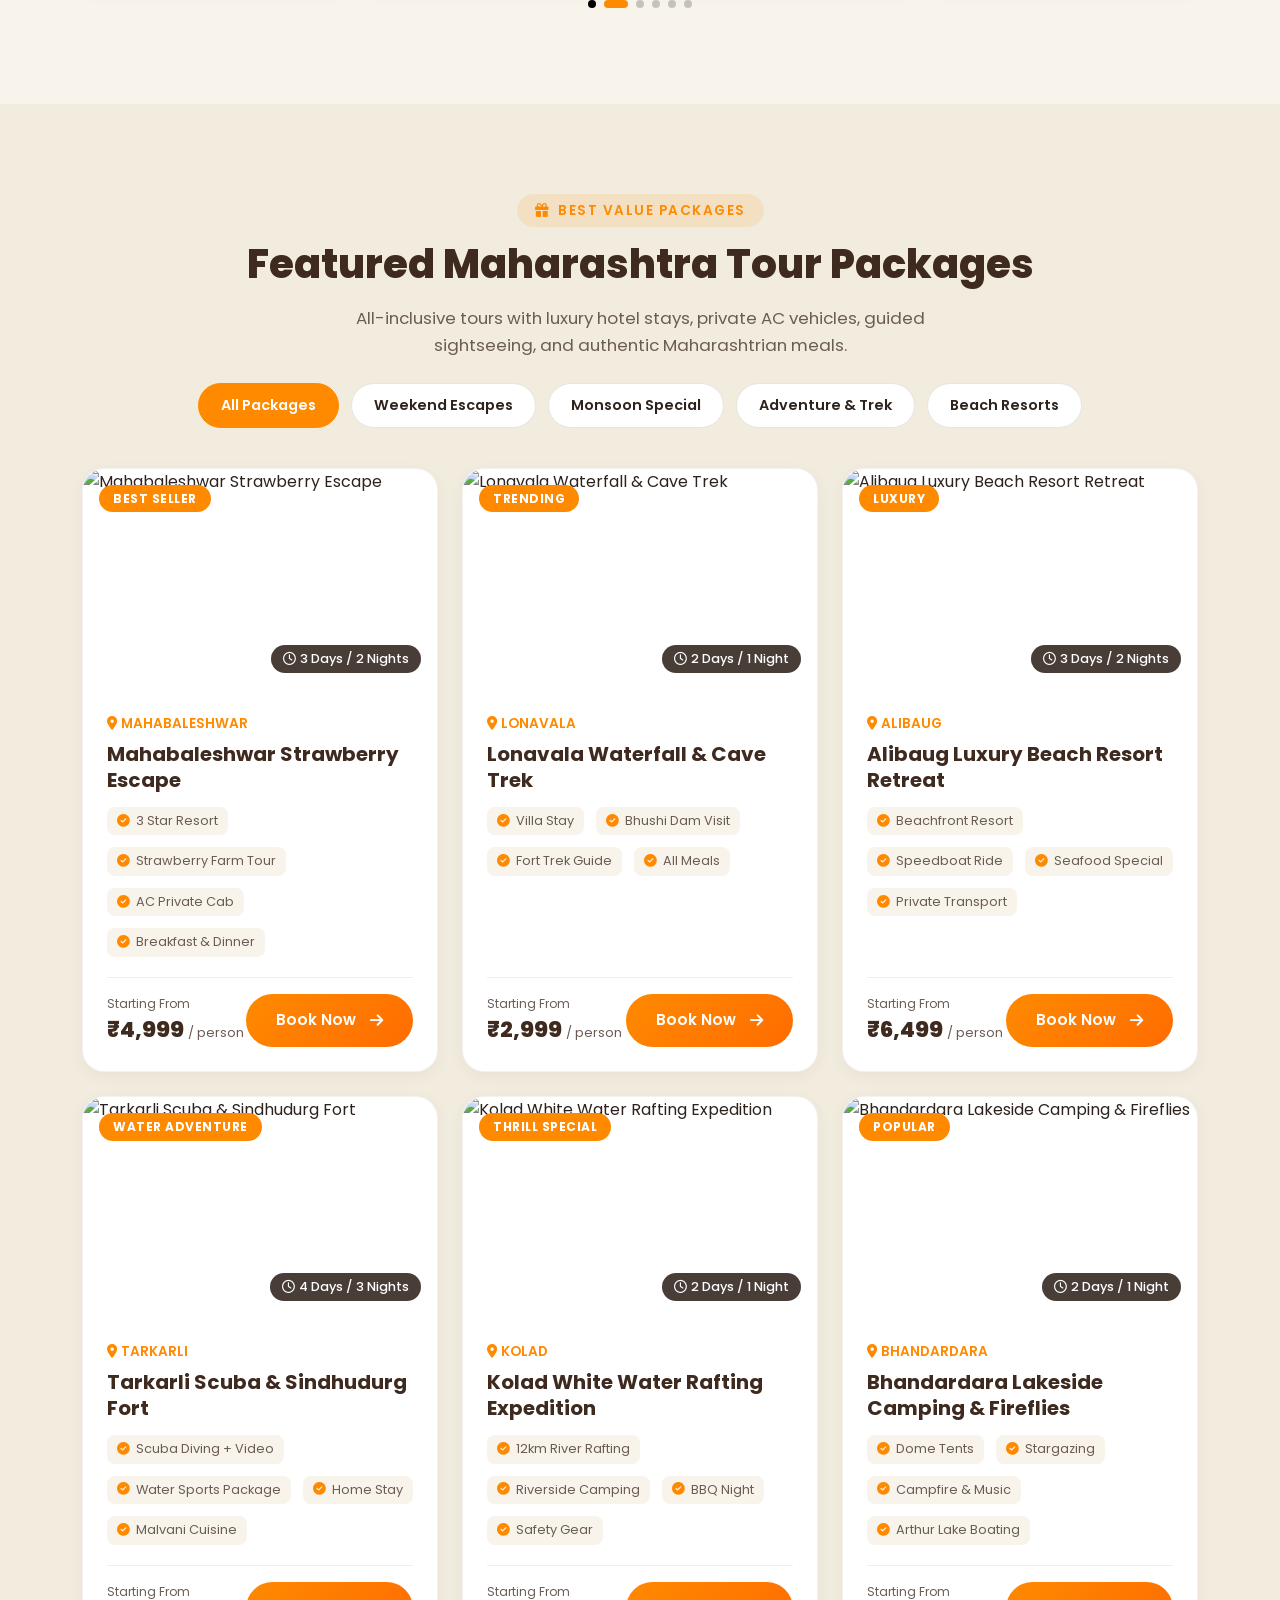
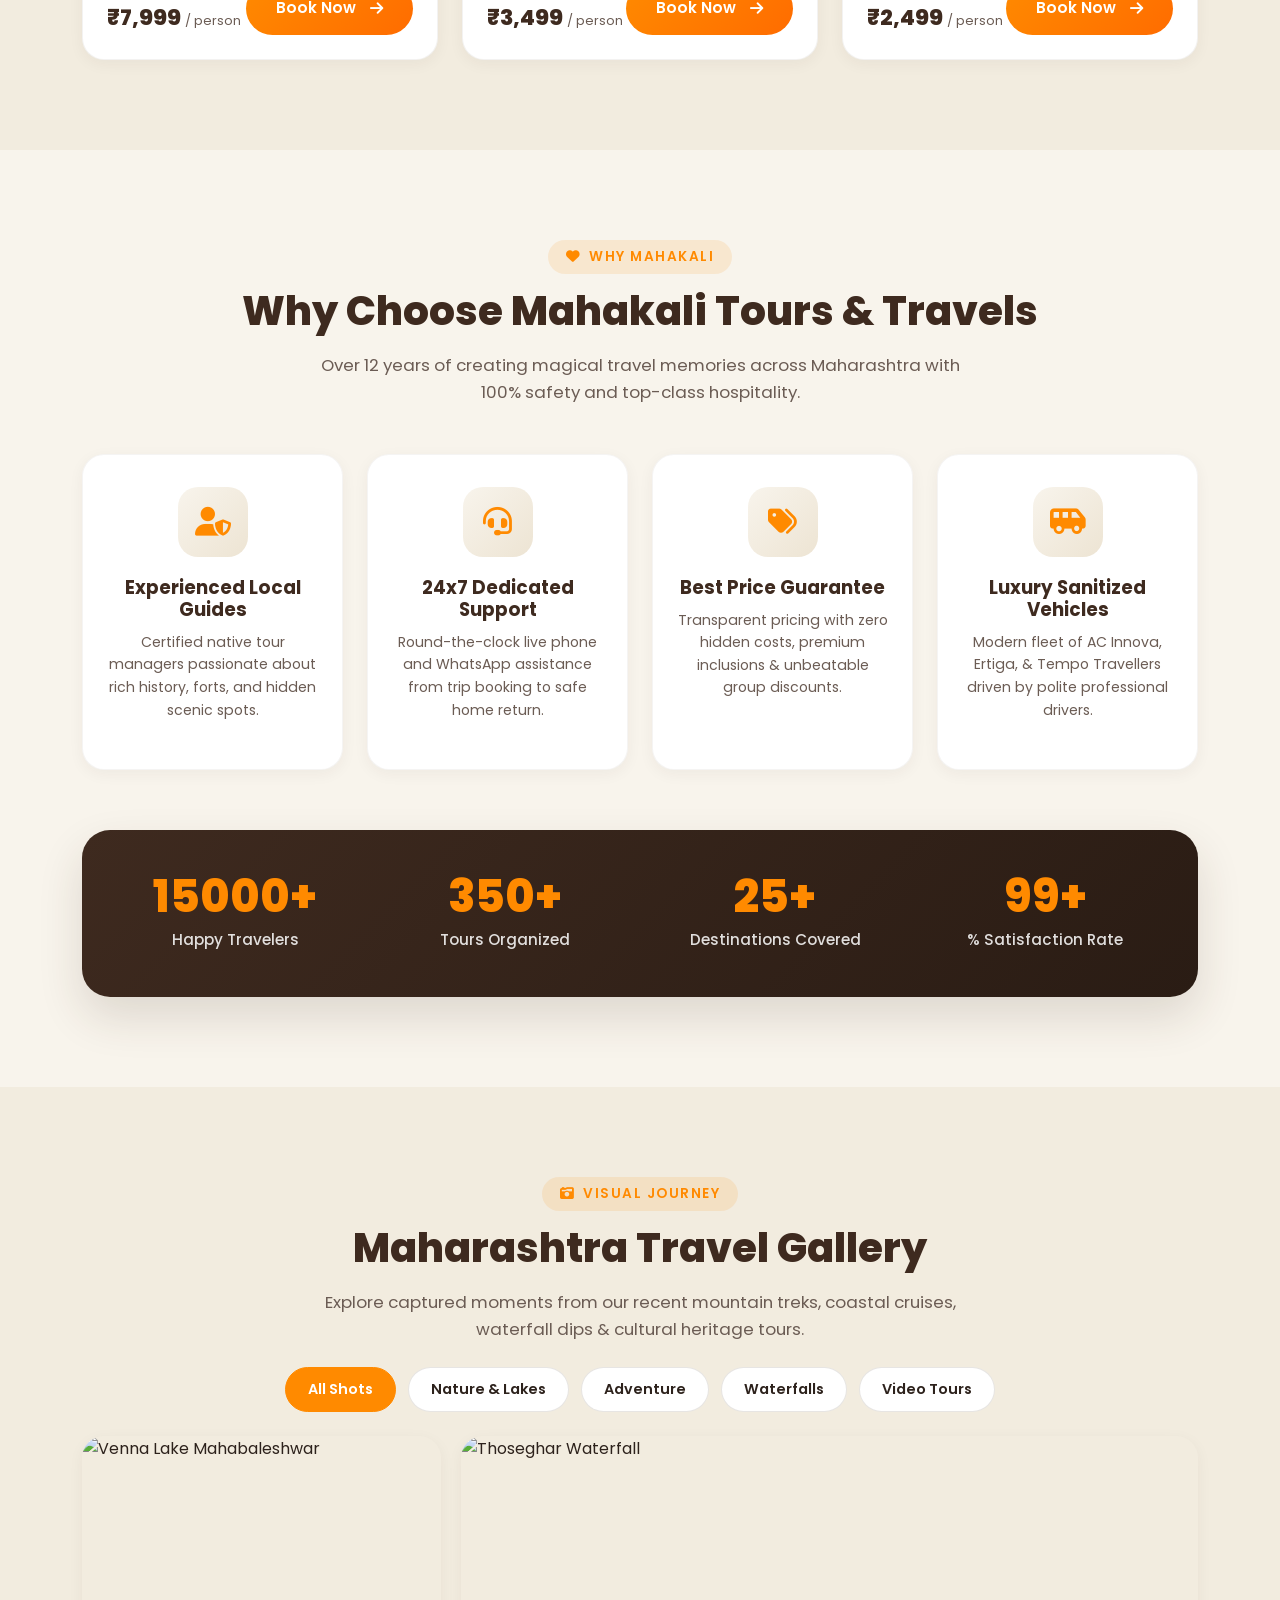
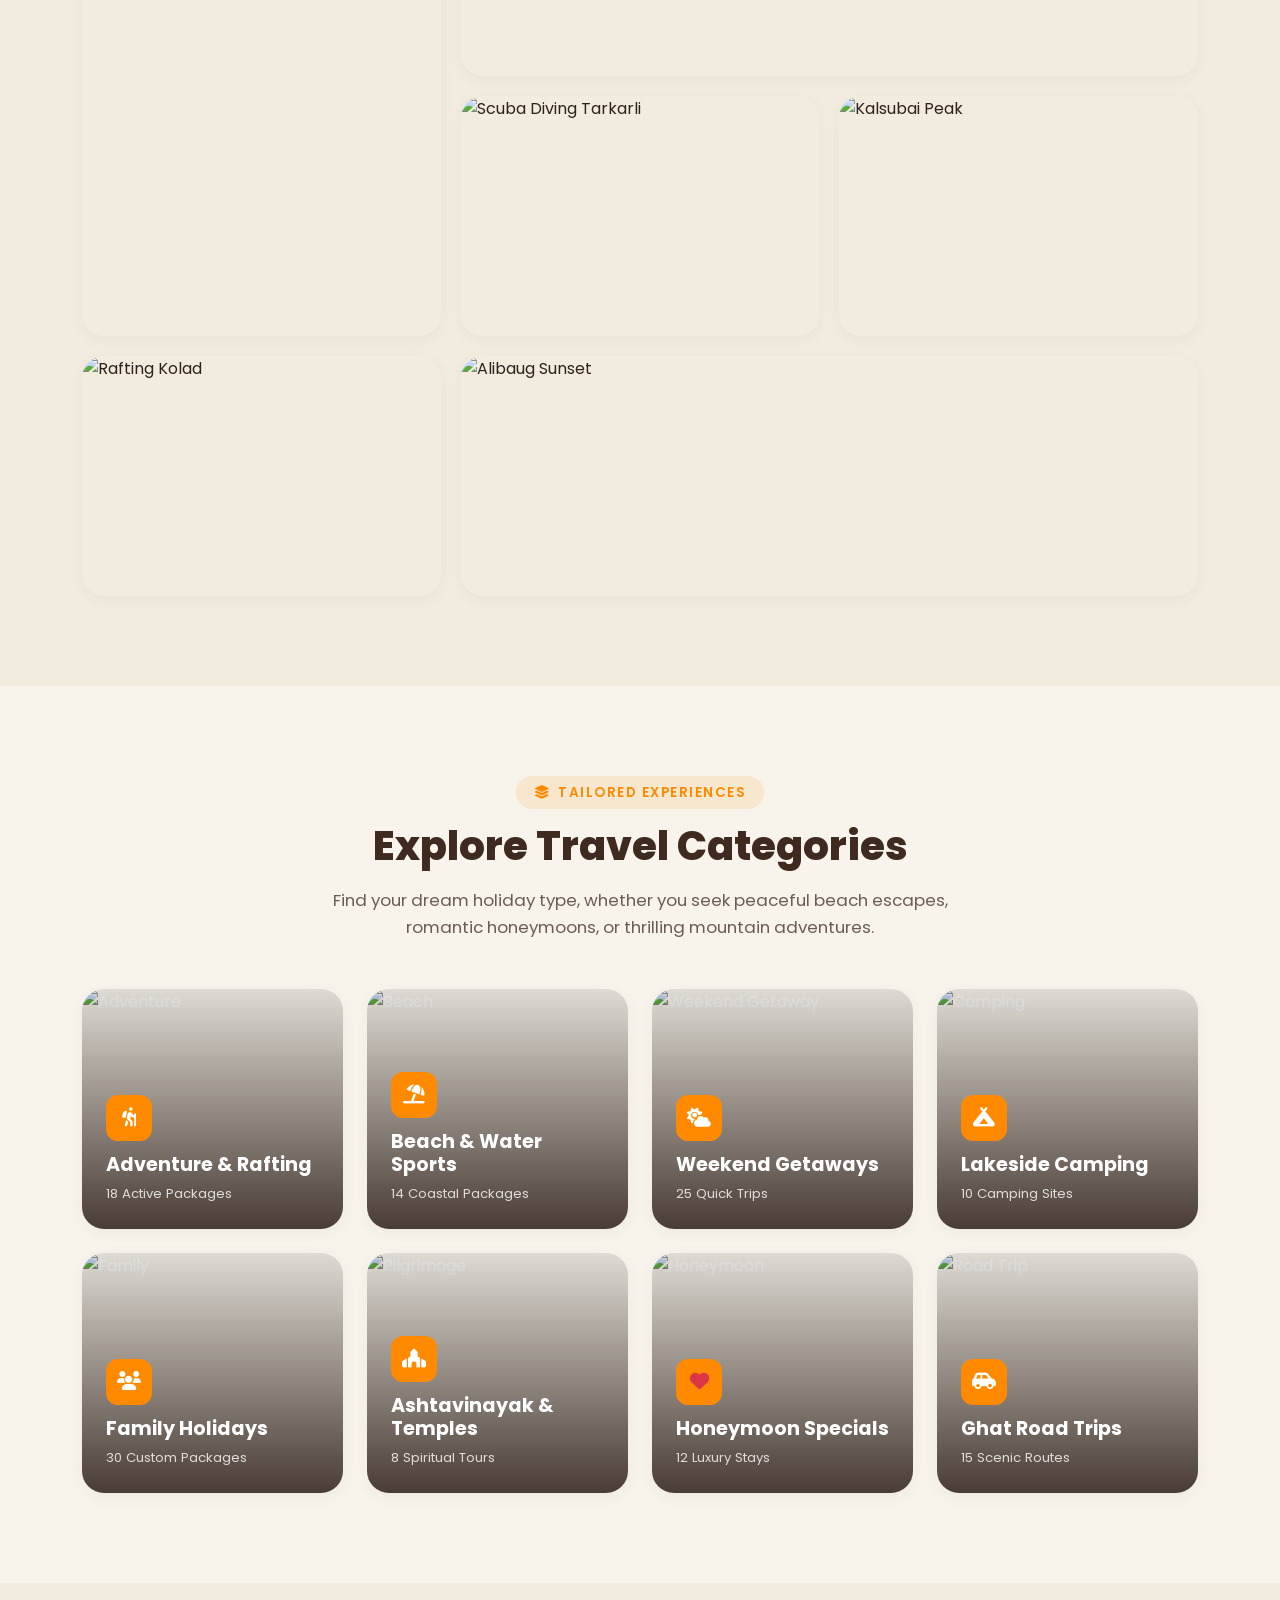
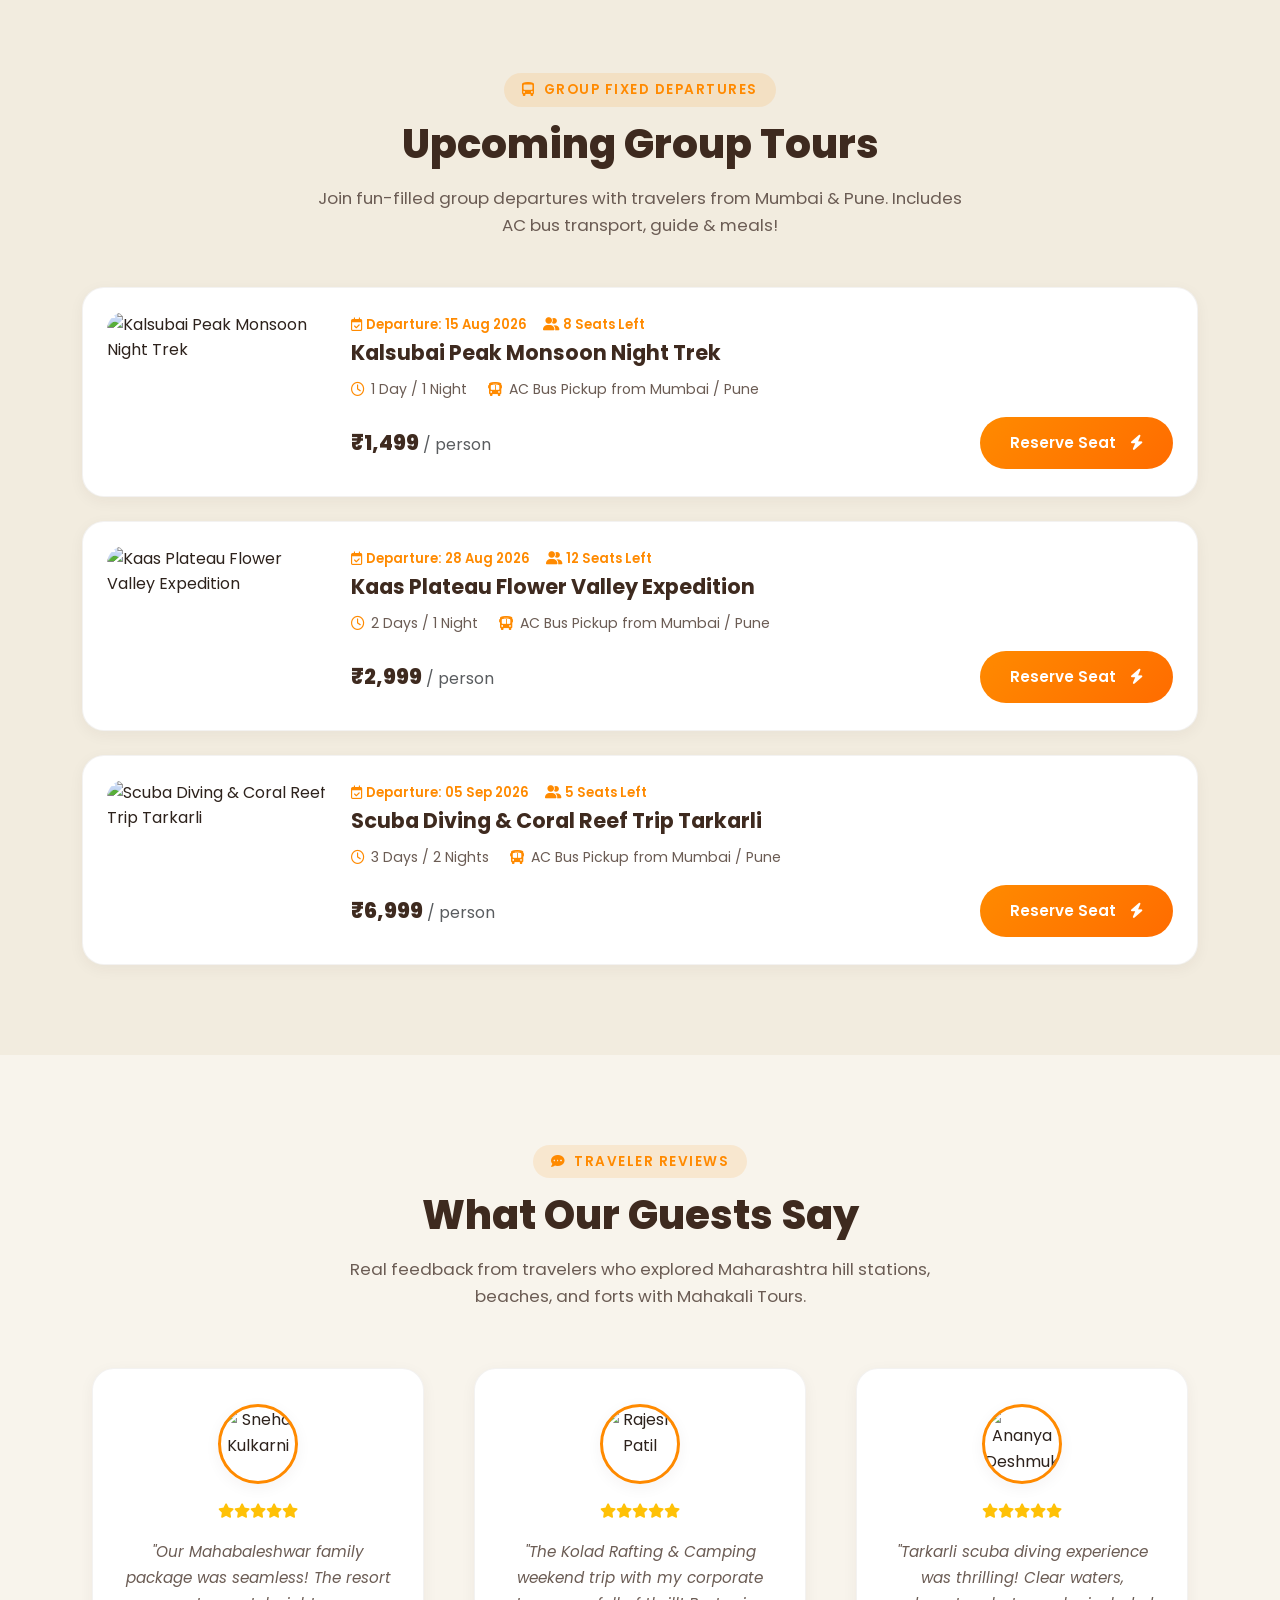
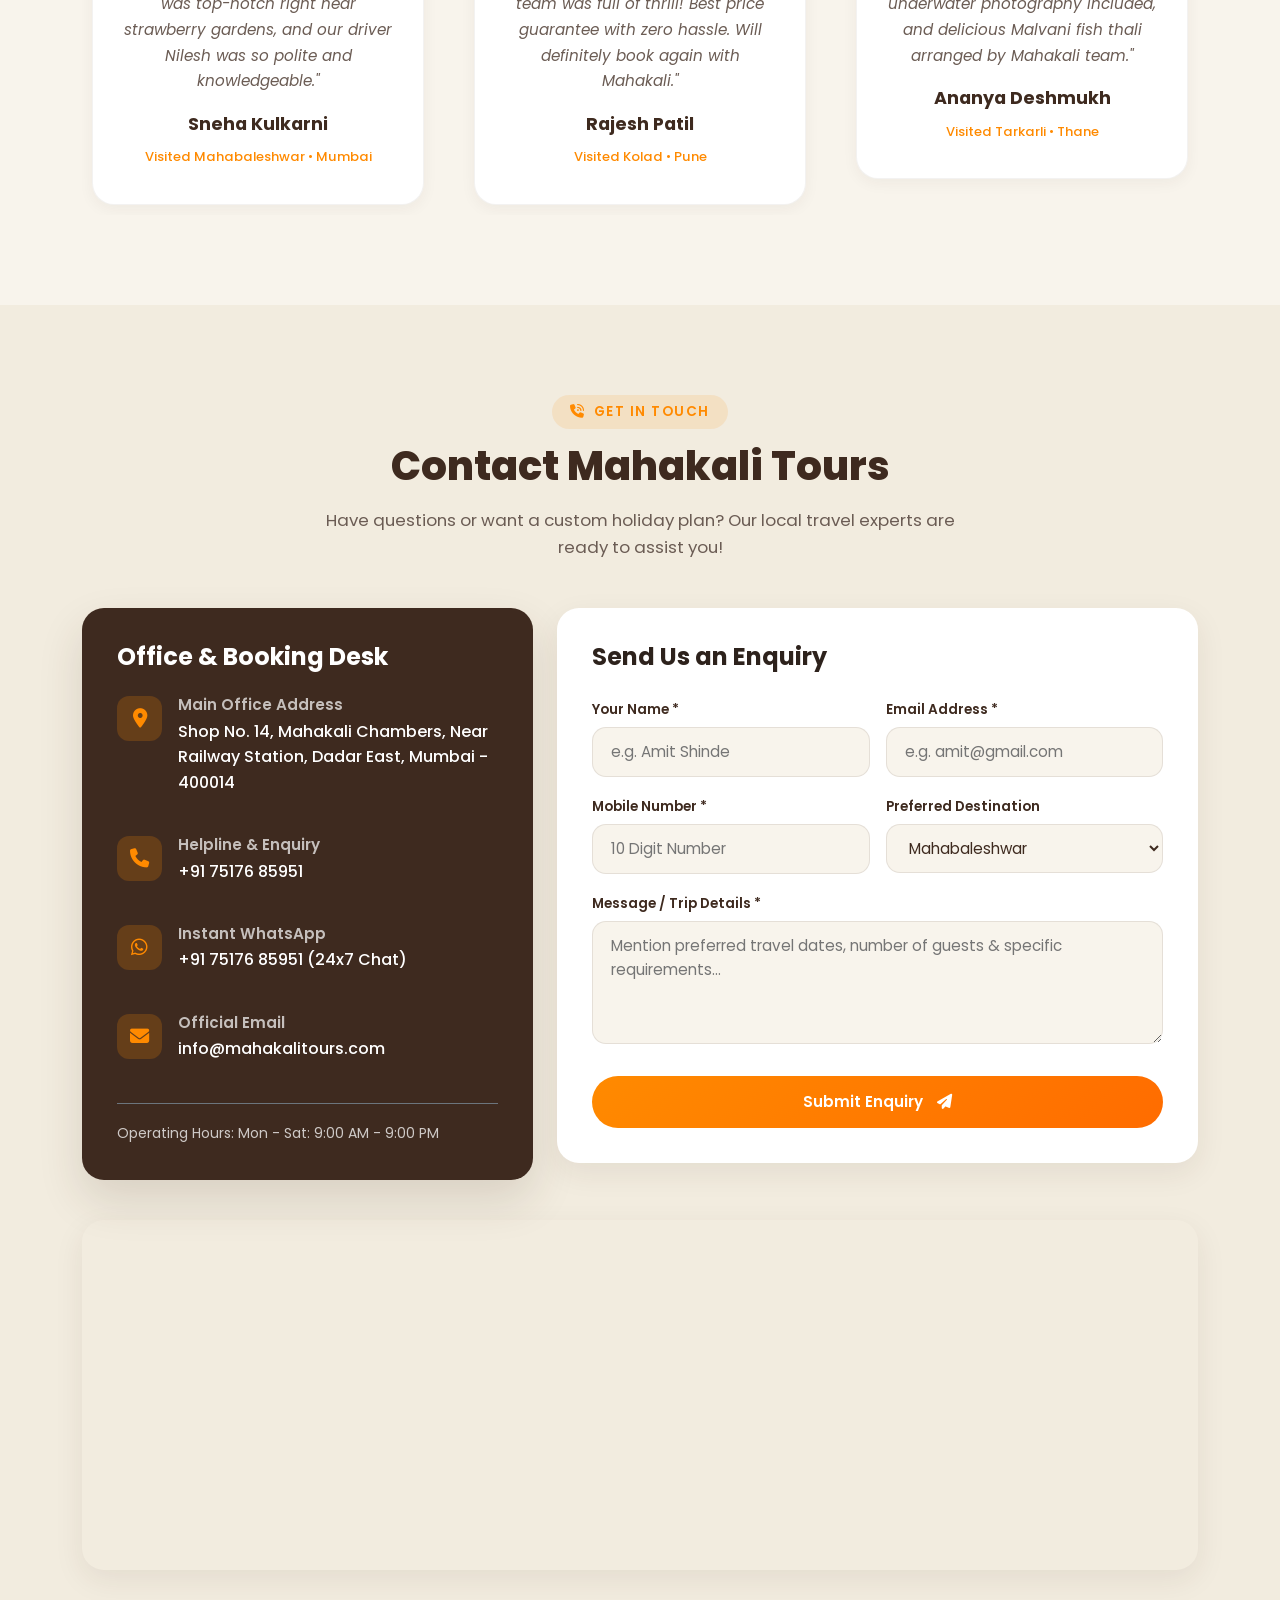
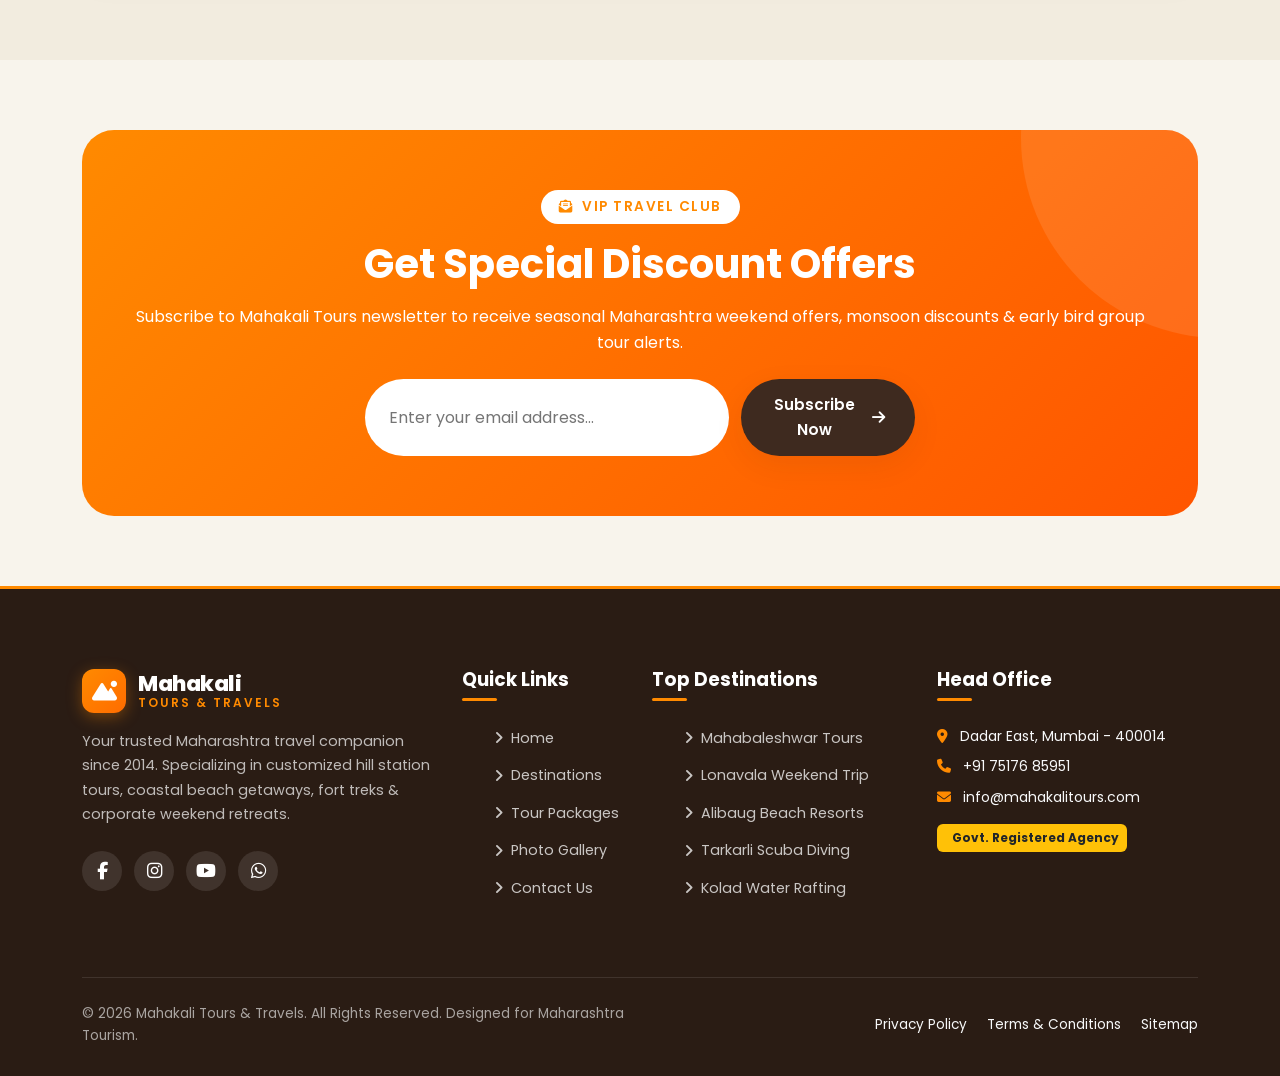
==== commit 3fbd6582: "Add WhatsApp number 7517685951 and direct booking redirects" ====
--- a/index.html
+++ b/index.html
@@ -728,7 +728,7 @@
                 <div class="contact-icon"><i class="fa-solid fa-phone"></i></div>
                 <div class="contact-text">
                   <h5>Helpline & Enquiry</h5>
-                  <p><a href="tel:+919876543210">+91 98765 43210</a> / <a href="tel:+919822012345">+91 98220 12345</a></p>
+                  <p><a href="tel:+917517685951">+91 75176 85951</a></p>
                 </div>
               </div>
 
@@ -736,7 +736,7 @@
                 <div class="contact-icon"><i class="fa-brands fa-whatsapp"></i></div>
                 <div class="contact-text">
                   <h5>Instant WhatsApp</h5>
-                  <p><a href="https://wa.me/919876543210" target="_blank">+91 98765 43210 (24x7 Chat)</a></p>
+                  <p><a href="https://wa.me/917517685951" target="_blank">+91 75176 85951 (24x7 Chat)</a></p>
                 </div>
               </div>
 
@@ -854,7 +854,7 @@
               <a href="#" class="social-btn" title="Facebook"><i class="fa-brands fa-facebook-f"></i></a>
               <a href="#" class="social-btn" title="Instagram"><i class="fa-brands fa-instagram"></i></a>
               <a href="#" class="social-btn" title="YouTube"><i class="fa-brands fa-youtube"></i></a>
-              <a href="https://wa.me/919876543210" class="social-btn" title="WhatsApp"><i class="fa-brands fa-whatsapp"></i></a>
+              <a href="https://wa.me/917517685951" class="social-btn" title="WhatsApp" target="_blank"><i class="fa-brands fa-whatsapp"></i></a>
             </div>
           </div>
         </div>
@@ -887,7 +887,7 @@
         <div class="col-lg-3 col-md-6">
           <h4 class="footer-title">Head Office</h4>
           <p class="small text-light mb-2"><i class="fa-solid fa-location-dot me-2 text-orange"></i> Dadar East, Mumbai - 400014</p>
-          <p class="small text-light mb-2"><i class="fa-solid fa-phone me-2 text-orange"></i> +91 98765 43210</p>
+          <p class="small text-light mb-2"><i class="fa-solid fa-phone me-2 text-orange"></i> +91 75176 85951</p>
           <p class="small text-light mb-2"><i class="fa-solid fa-envelope me-2 text-orange"></i> info@mahakalitours.com</p>
           <div class="mt-3">
             <span class="badge bg-warning text-dark p-2"><i class="fa-solid fa-shield-check me-1"></i> Govt. Registered Agency</span>
--- a/css/styles.css
+++ b/css/styles.css
@@ -58,6 +58,8 @@
 html {
   scroll-behavior: smooth;
   font-size: 16px;
+  overflow-x: hidden;
+  max-width: 100%;
 }
 
 body {
@@ -66,6 +68,7 @@
   color: var(--color-text-main);
   line-height: 1.6;
   overflow-x: hidden;
+  max-width: 100%;
   -webkit-font-smoothing: antialiased;
 }
 
@@ -1709,7 +1712,7 @@
   .navbar-collapse {
     position: fixed;
     top: 0;
-    right: -100%;
+    right: -320px;
     width: 300px;
     height: 100vh;
     background: var(--color-dark-brown-deep);
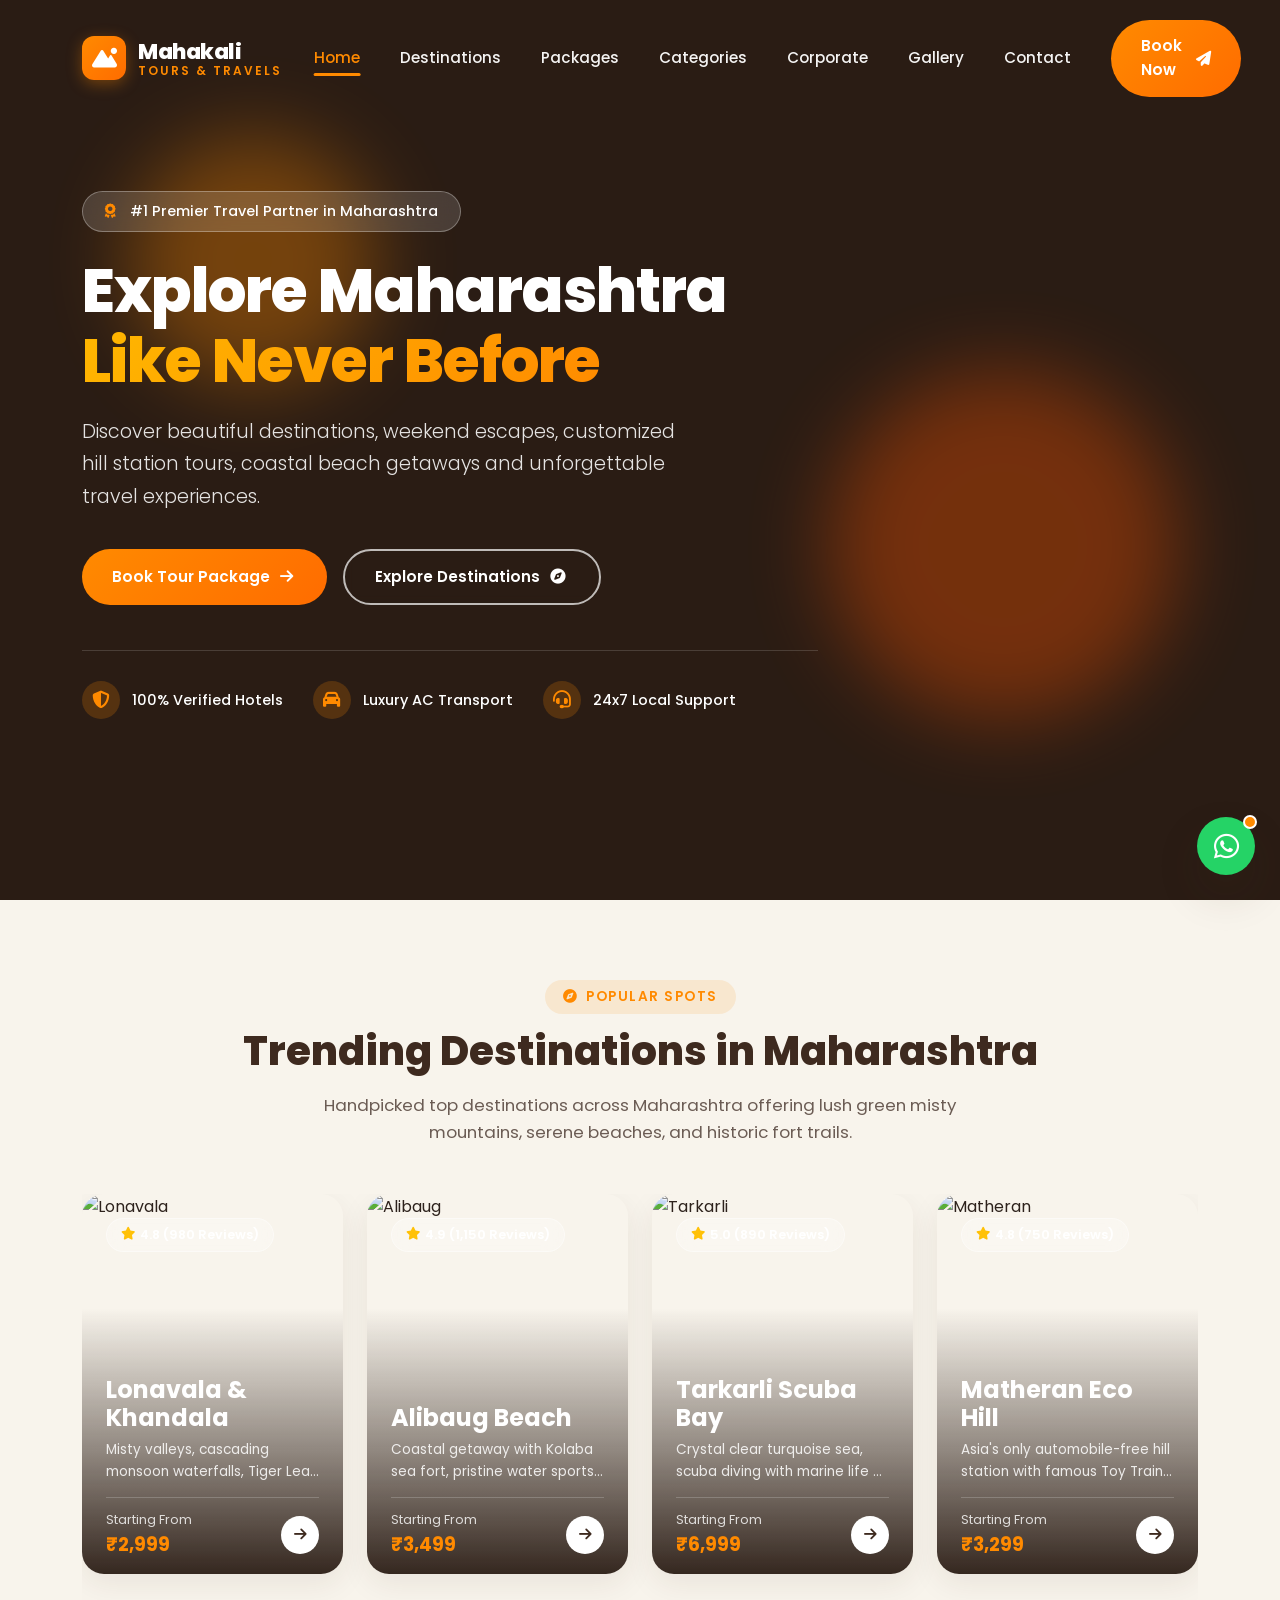
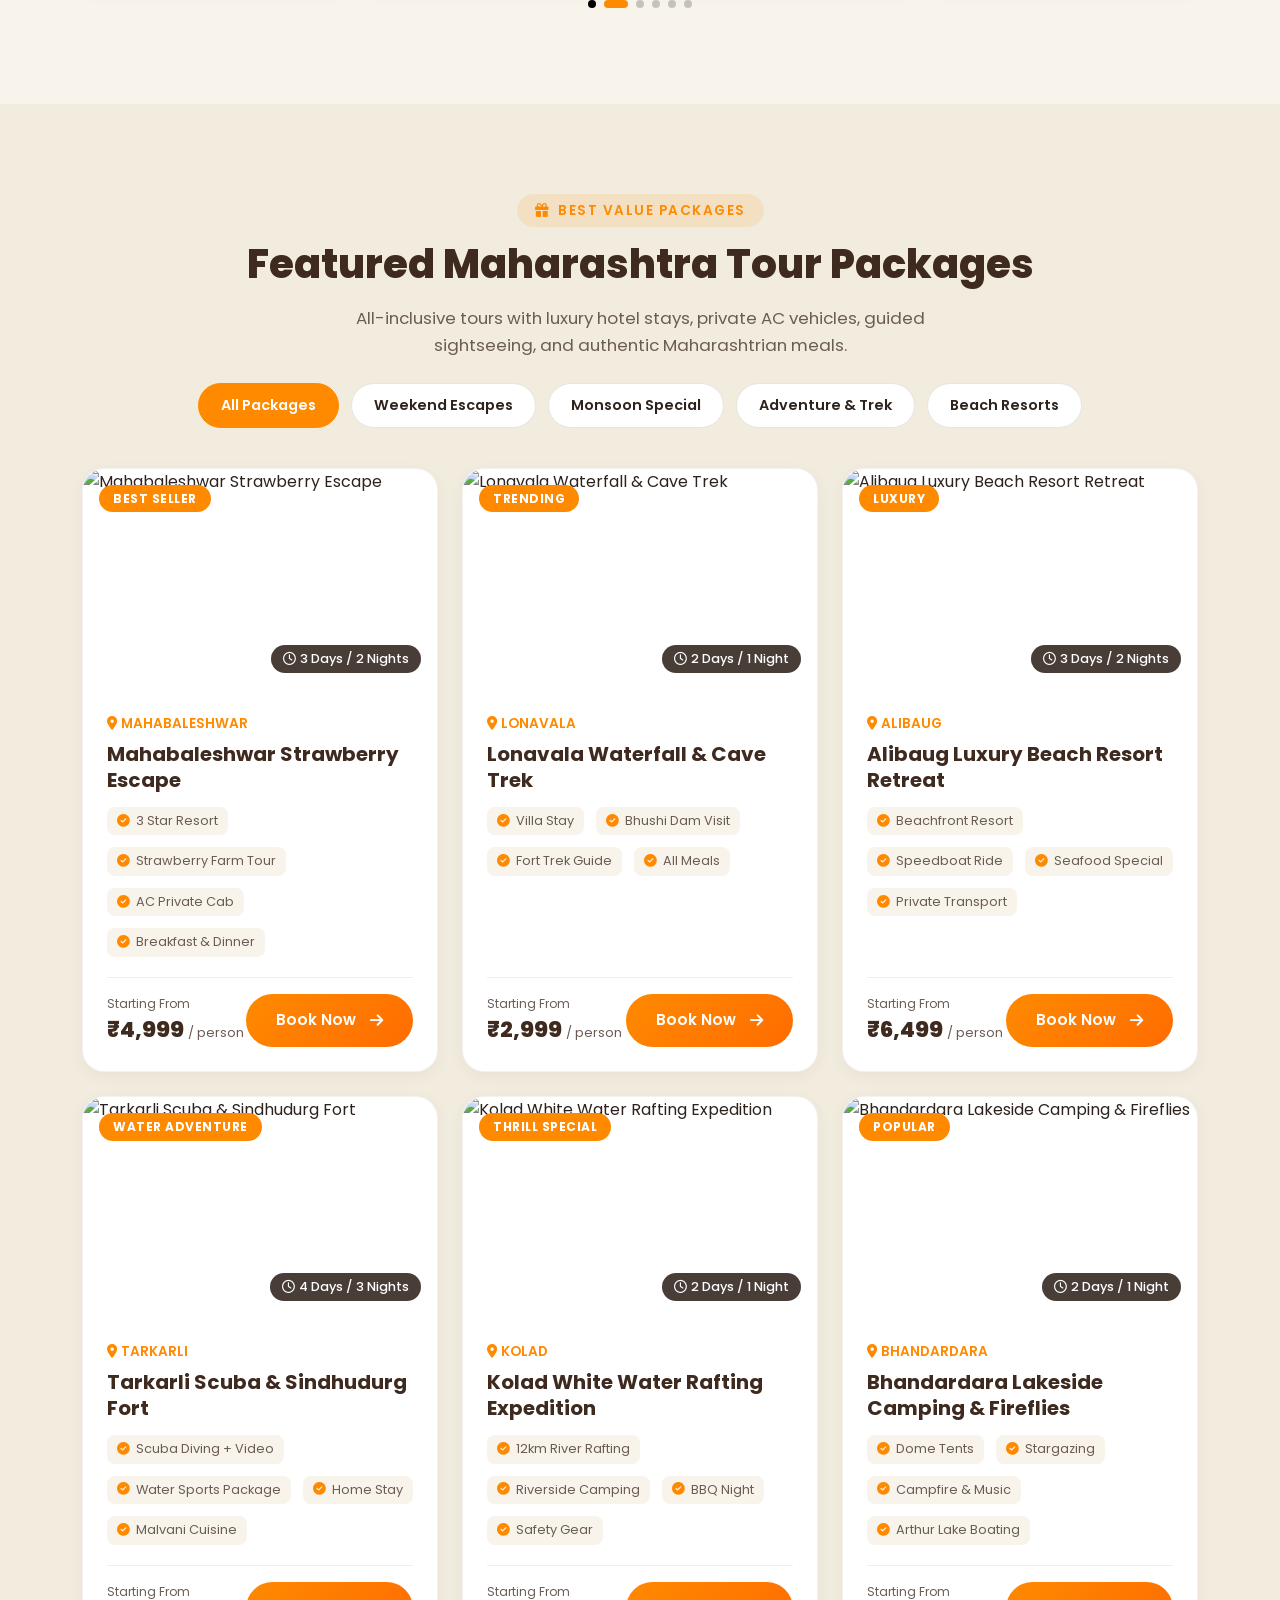
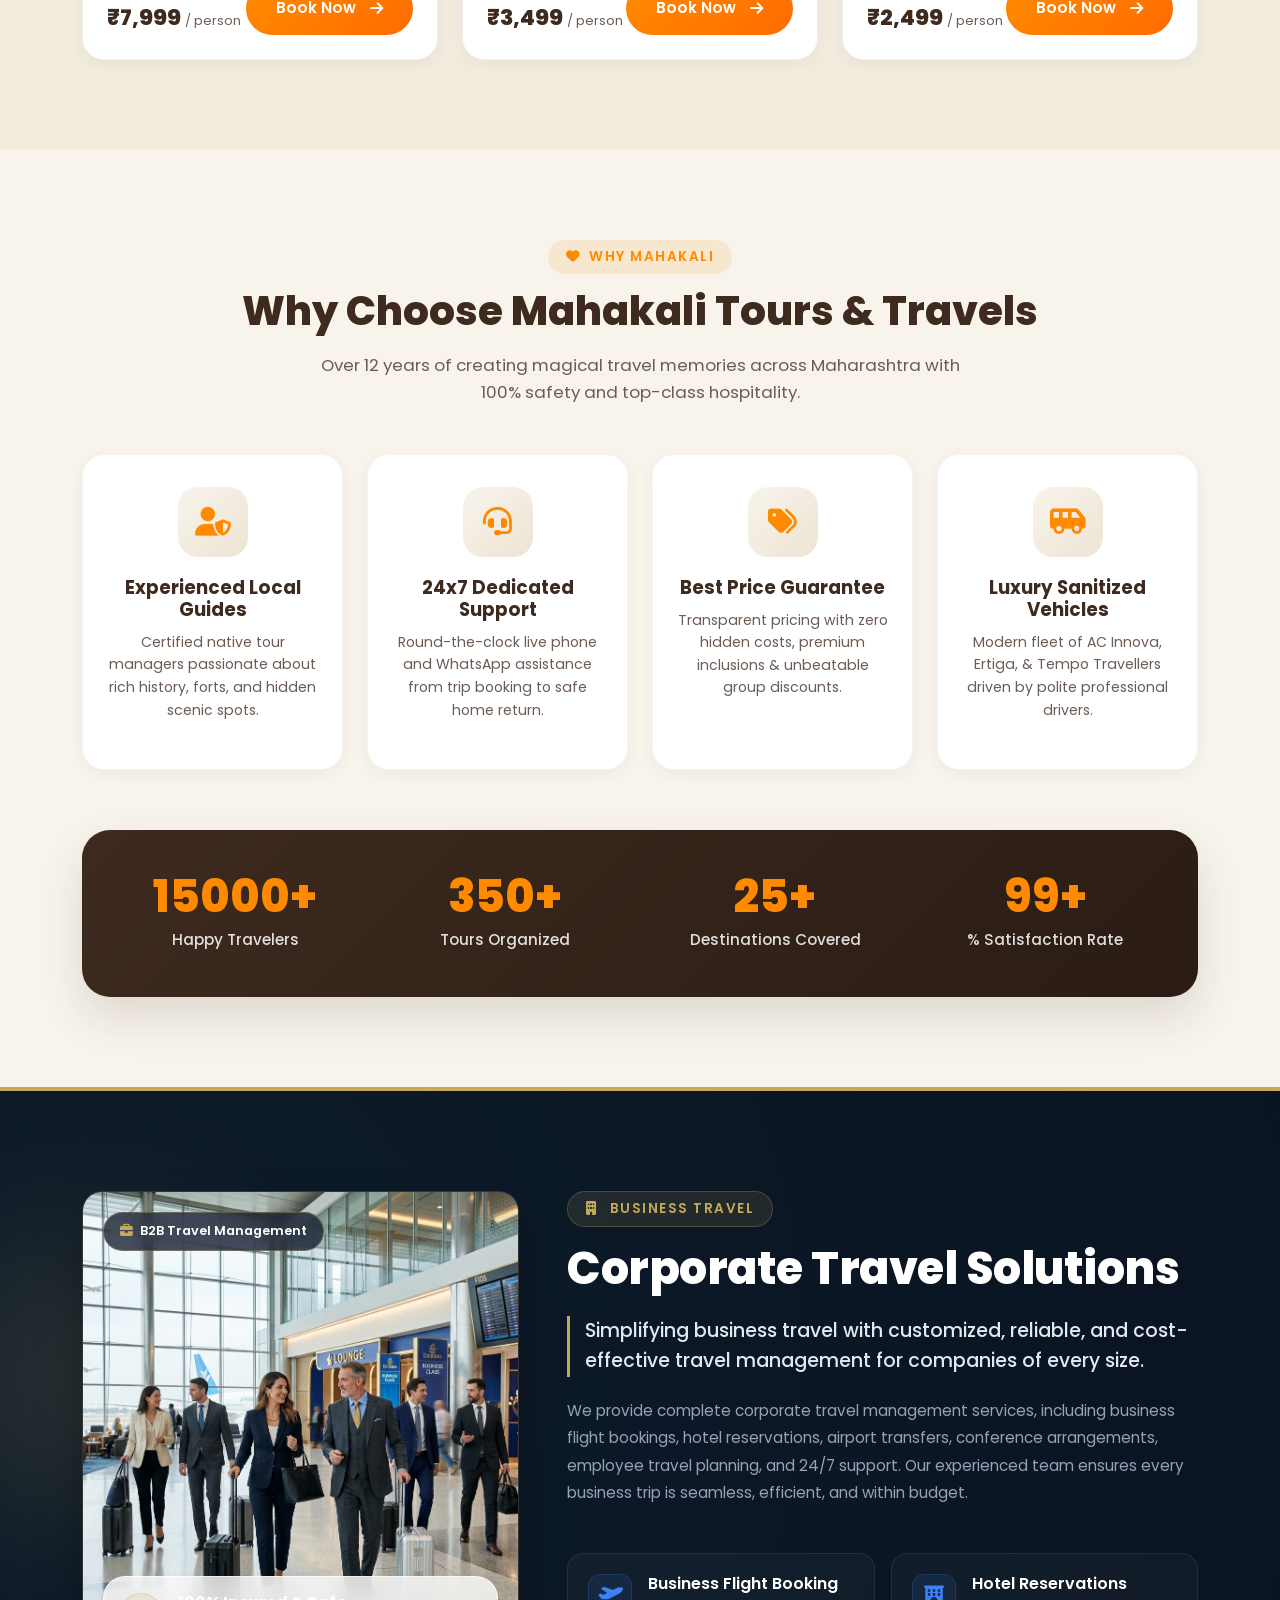
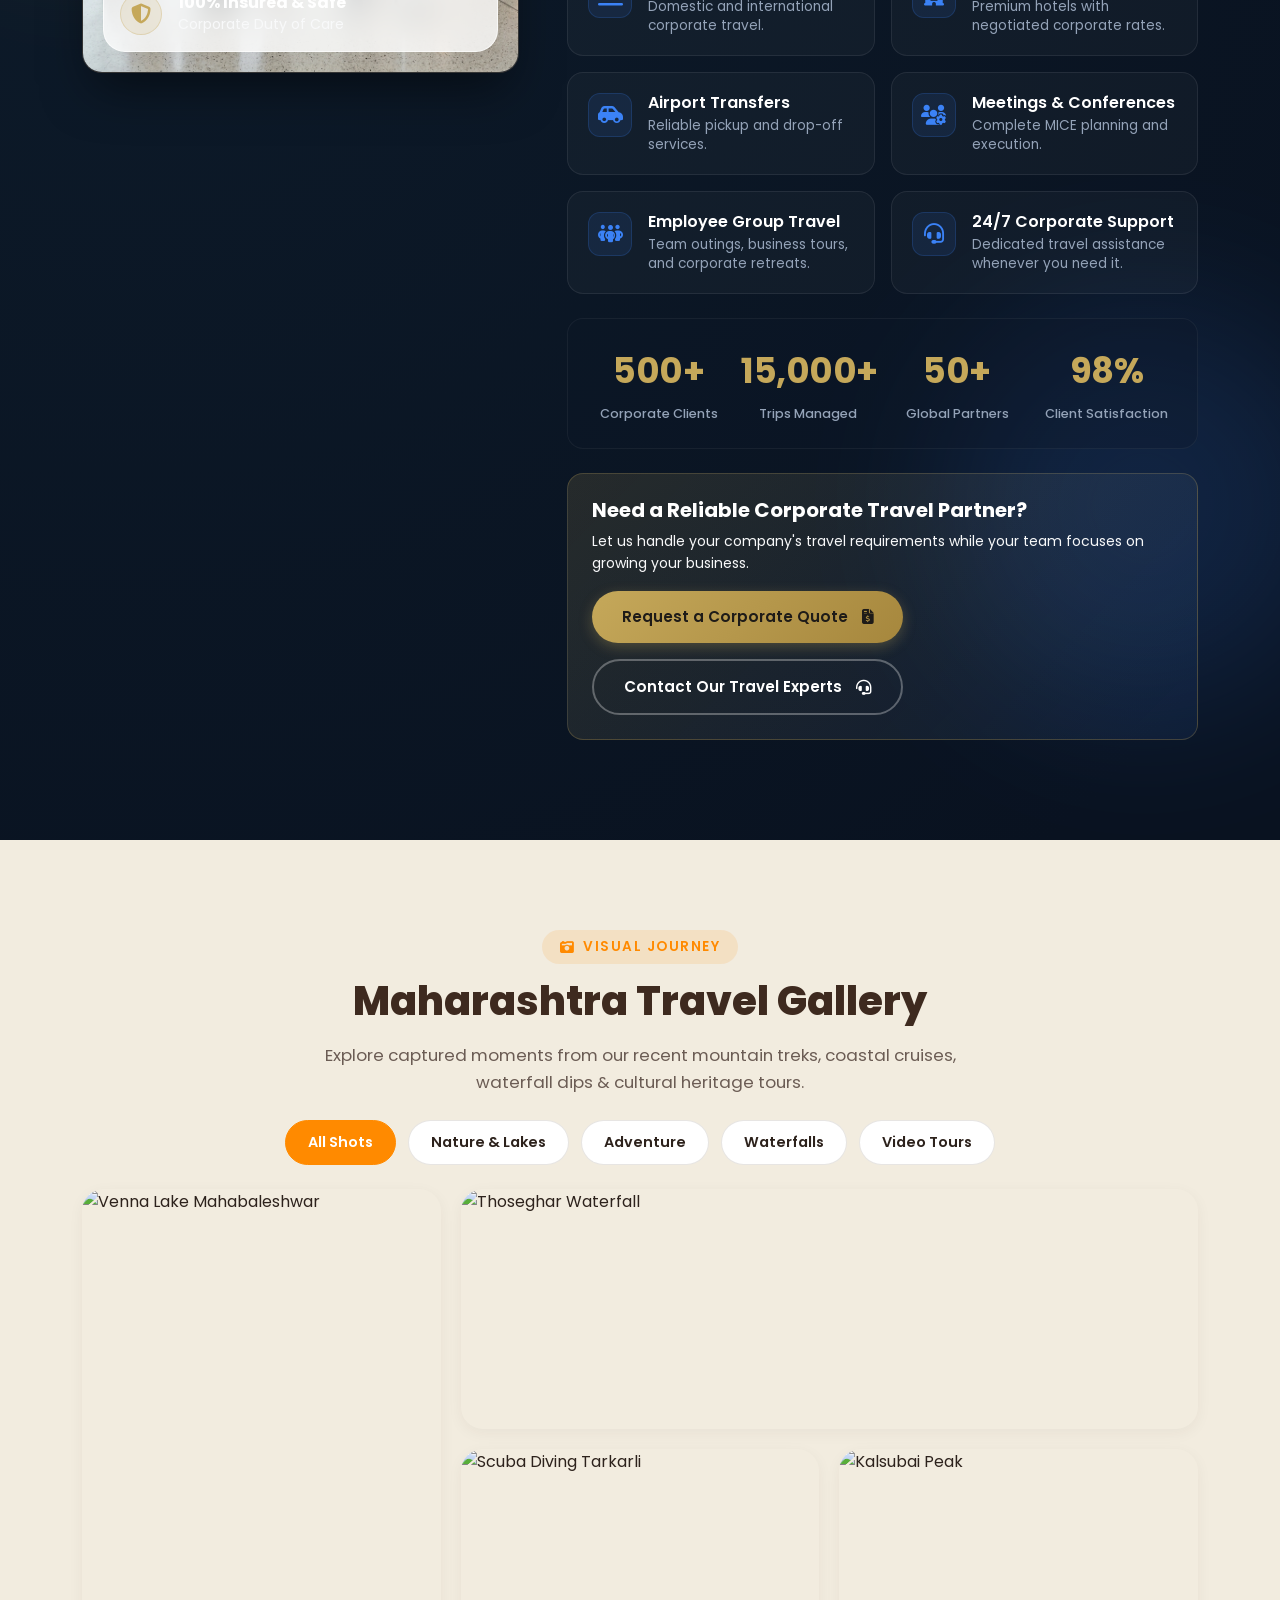
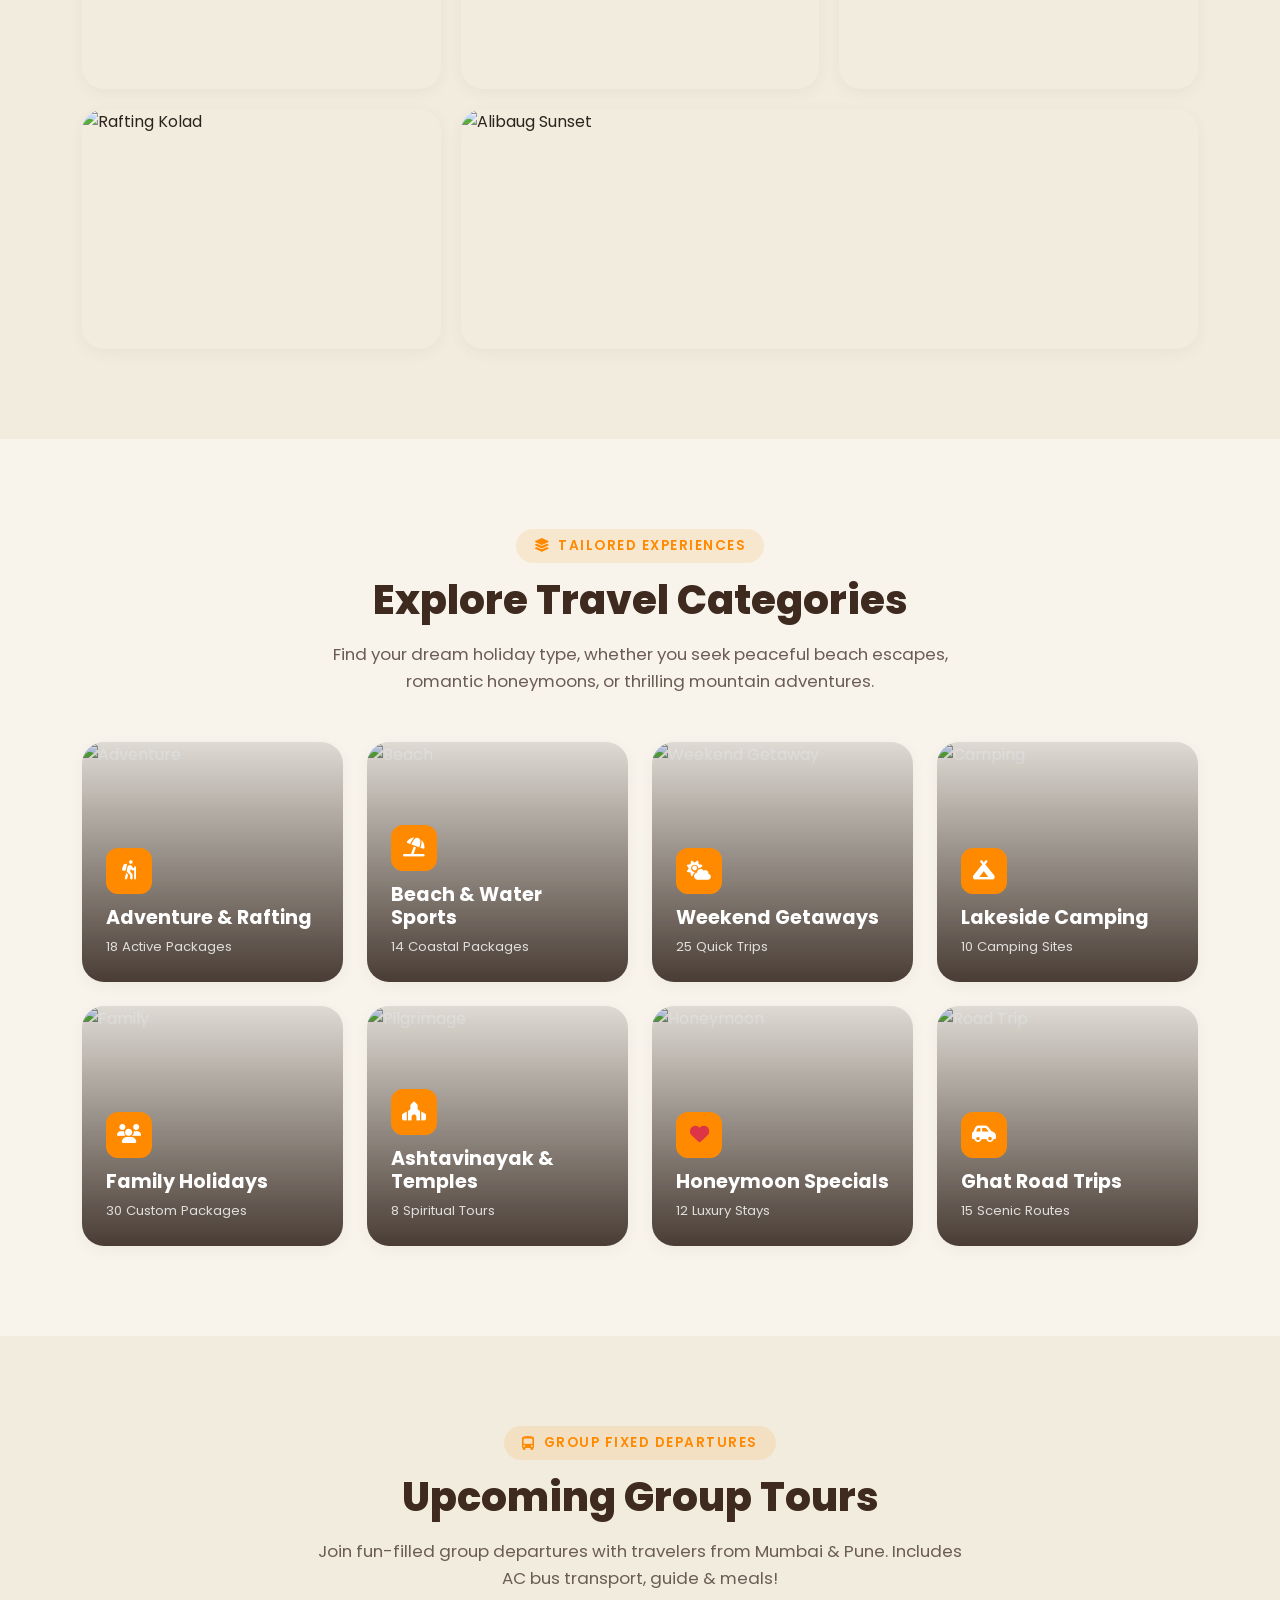
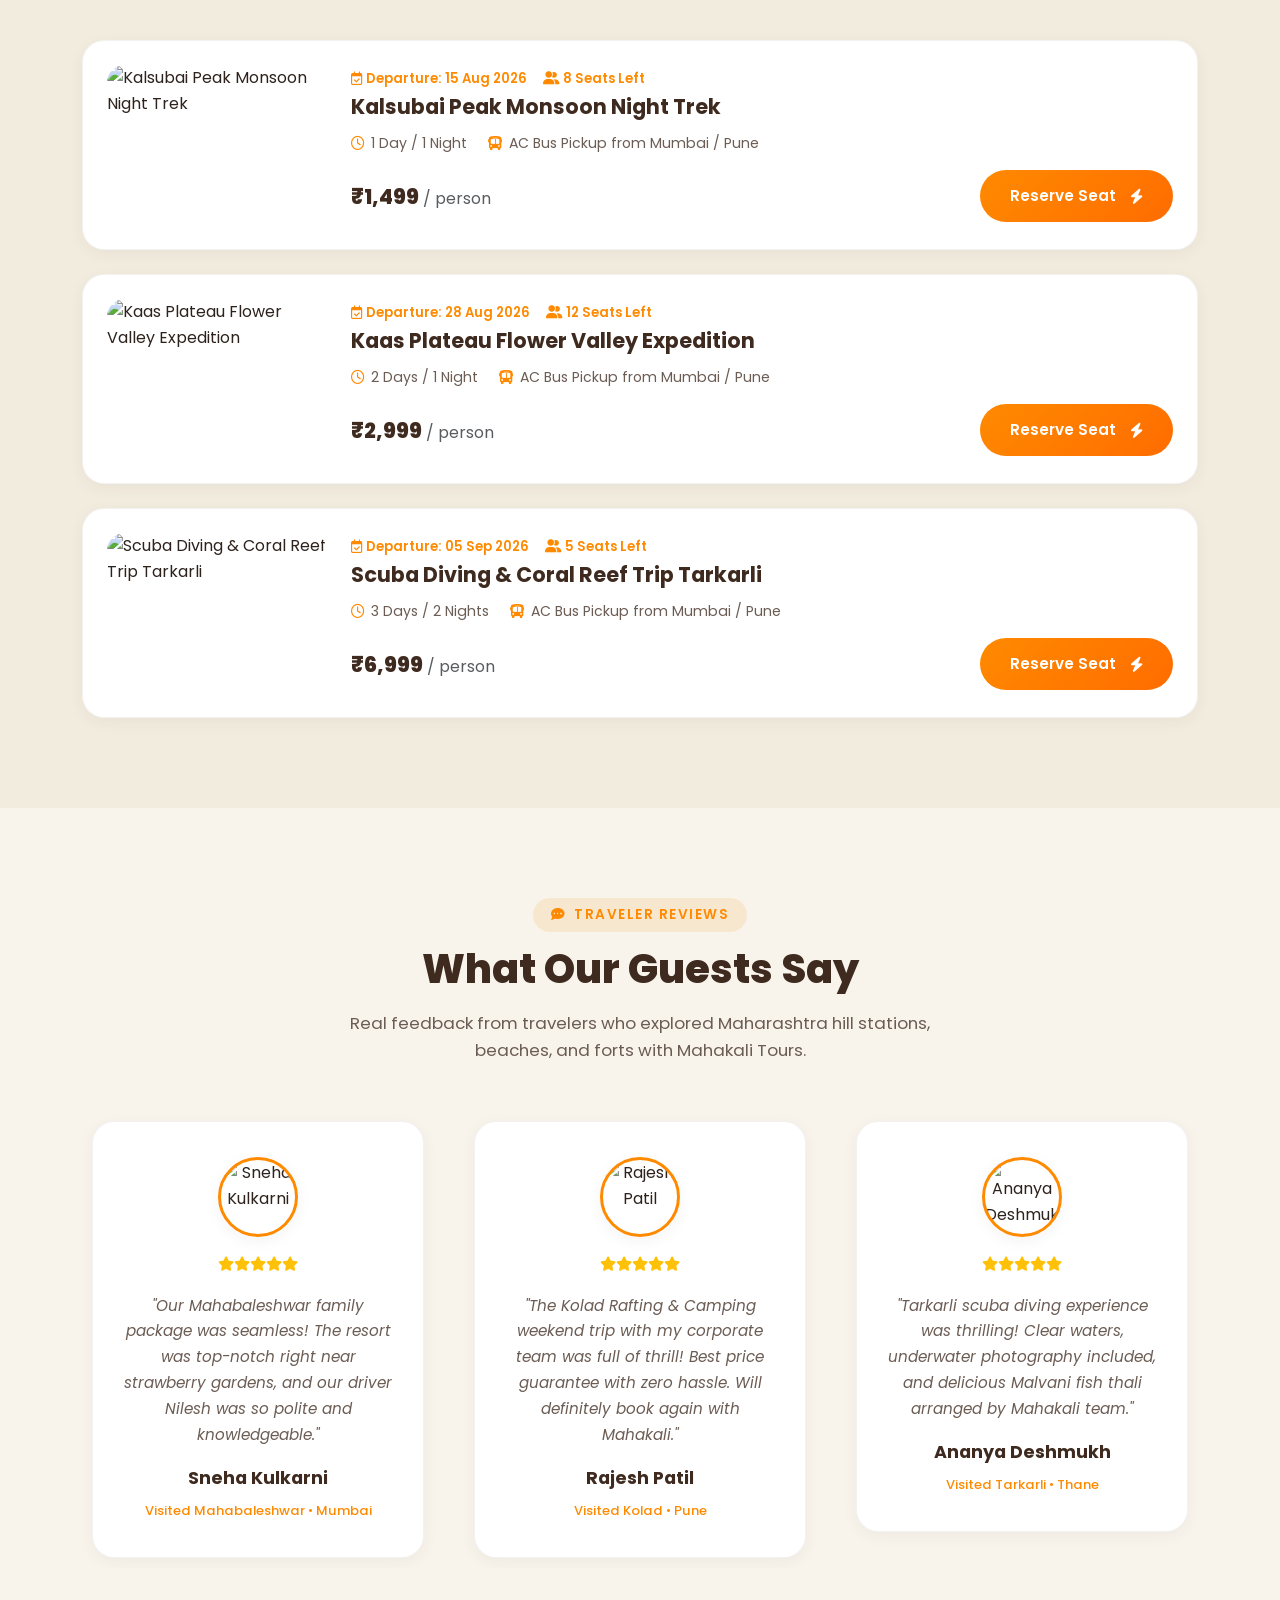
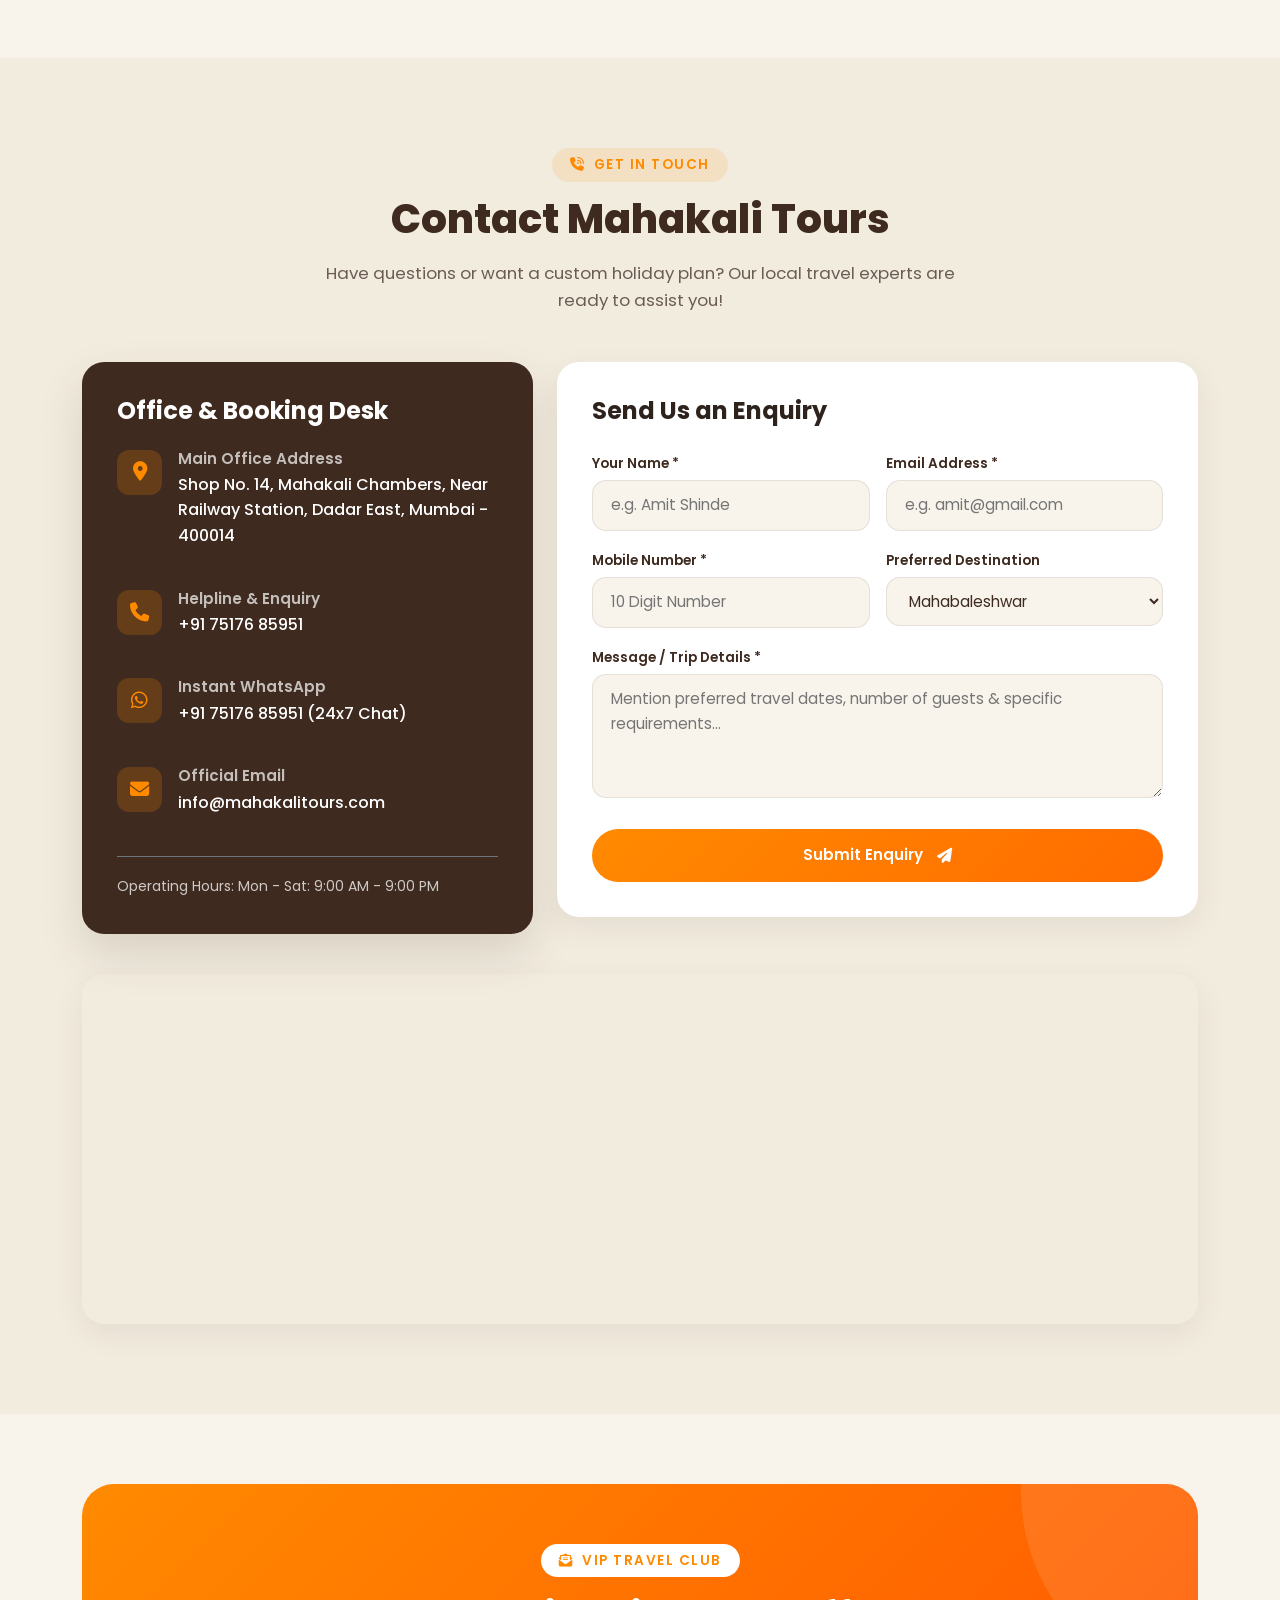
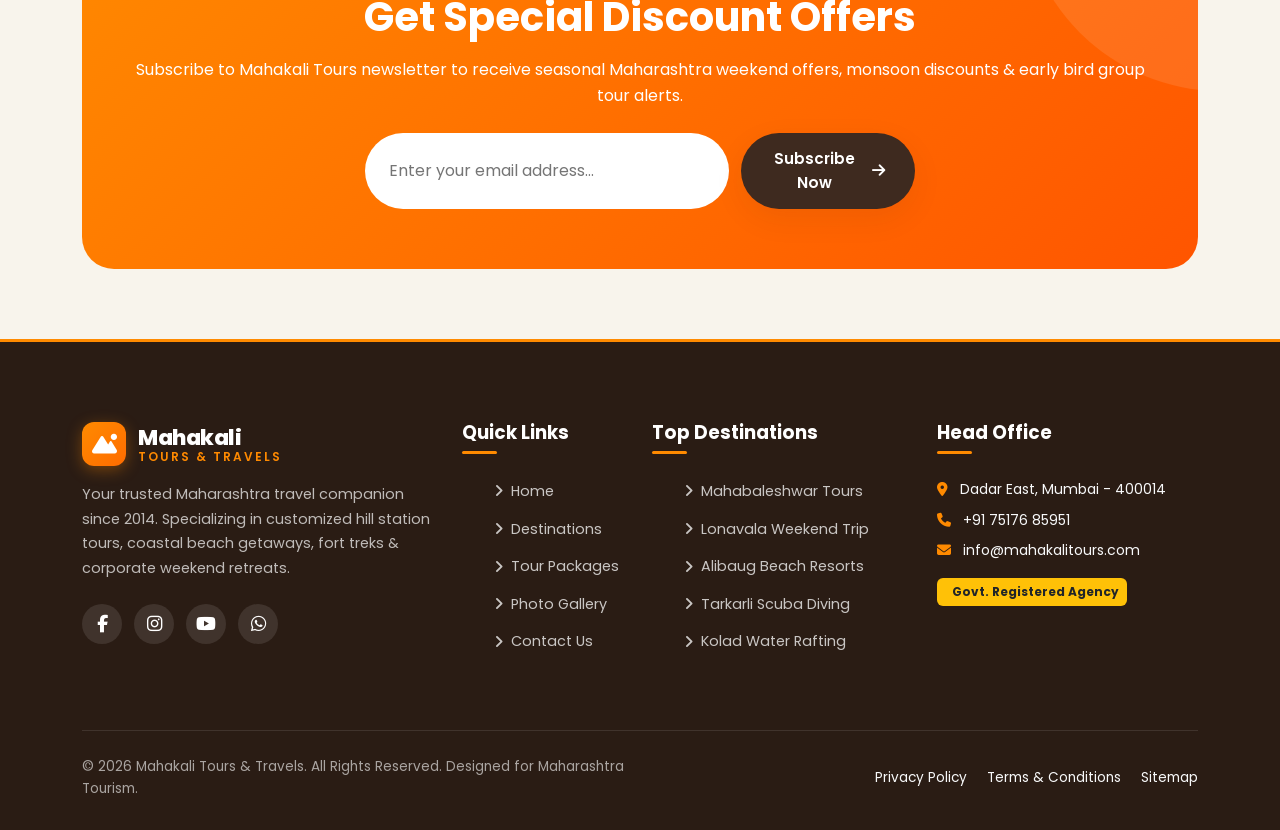
==== commit 700c700f: "corporate section" ====
--- a/index.html
+++ b/index.html
@@ -84,6 +84,9 @@
               <a class="nav-link" href="#categories">Categories</a>
             </li>
             <li class="nav-item">
+              <a class="nav-link" href="#corporate">Corporate</a>
+            </li>
+            <li class="nav-item">
               <a class="nav-link" href="#gallery">Gallery</a>
             </li>
             <li class="nav-item">
@@ -415,6 +418,184 @@
   </section>
 
   <!-- ==========================================
+       5b. Corporate Travel Solutions Section
+       ========================================== -->
+  <section id="corporate" class="corporate-section">
+    <!-- Floating background decorative elements -->
+    <div class="corp-shape corp-shape-1"></div>
+    <div class="corp-shape corp-shape-2"></div>
+    
+    <div class="container">
+      <div class="row g-5 align-items-start">
+        
+        <!-- Left Side: Image Column -->
+        <div class="col-lg-5" data-aos="fade-right">
+          <div class="corporate-image-wrapper">
+            <div class="corp-image-badge">
+              <i class="fa-solid fa-briefcase text-gold me-1"></i> B2B Travel Management
+            </div>
+            <img src="images/corporate-travel.png" alt="Corporate professionals traveling" class="img-fluid corporate-img">
+            <div class="corp-img-overlay-card glass-card">
+              <div class="d-flex align-items-center gap-3">
+                <div class="corp-badge-icon">
+                  <i class="fa-solid fa-shield-halved text-gold"></i>
+                </div>
+                <div>
+                  <h5 class="mb-0 text-white fw-bold fs-6">100% Insured & Safe</h5>
+                  <p class="mb-0 text-light small">Corporate Duty of Care</p>
+                </div>
+              </div>
+            </div>
+          </div>
+        </div>
+        
+        <!-- Right Side: Content Column -->
+        <div class="col-lg-7" data-aos="fade-left">
+          <div class="corporate-content-wrap">
+            <span class="section-tag-corporate">
+              <i class="fa-solid fa-building me-1"></i> Business Travel
+            </span>
+            <h2 class="corporate-title">Corporate Travel Solutions</h2>
+            <h4 class="corporate-subtitle">
+              Simplifying business travel with customized, reliable, and cost-effective travel management for companies of every size.
+            </h4>
+            <p class="corporate-description">
+              We provide complete corporate travel management services, including business flight bookings, hotel reservations, airport transfers, conference arrangements, employee travel planning, and 24/7 support. Our experienced team ensures every business trip is seamless, efficient, and within budget.
+            </p>
+            
+            <!-- Feature Cards (Grid 2x3 or 3x2) -->
+            <div class="row g-3 my-4">
+              <!-- Feature 1: Flight Booking -->
+              <div class="col-md-6">
+                <div class="corp-feature-card">
+                  <div class="corp-feature-icon-box">
+                    <i class="fa-solid fa-plane-departure"></i>
+                  </div>
+                  <div>
+                    <h5 class="corp-feature-name">Business Flight Booking</h5>
+                    <p class="corp-feature-desc">Domestic and international corporate travel.</p>
+                  </div>
+                </div>
+              </div>
+              
+              <!-- Feature 2: Hotel Reservations -->
+              <div class="col-md-6">
+                <div class="corp-feature-card">
+                  <div class="corp-feature-icon-box">
+                    <i class="fa-solid fa-hotel"></i>
+                  </div>
+                  <div>
+                    <h5 class="corp-feature-name">Hotel Reservations</h5>
+                    <p class="corp-feature-desc">Premium hotels with negotiated corporate rates.</p>
+                  </div>
+                </div>
+              </div>
+              
+              <!-- Feature 3: Airport Transfers -->
+              <div class="col-md-6">
+                <div class="corp-feature-card">
+                  <div class="corp-feature-icon-box">
+                    <i class="fa-solid fa-car-side"></i>
+                  </div>
+                  <div>
+                    <h5 class="corp-feature-name">Airport Transfers</h5>
+                    <p class="corp-feature-desc">Reliable pickup and drop-off services.</p>
+                  </div>
+                </div>
+              </div>
+              
+              <!-- Feature 4: Meetings & Conferences -->
+              <div class="col-md-6">
+                <div class="corp-feature-card">
+                  <div class="corp-feature-icon-box">
+                    <i class="fa-solid fa-users-gear"></i>
+                  </div>
+                  <div>
+                    <h5 class="corp-feature-name">Meetings & Conferences</h5>
+                    <p class="corp-feature-desc">Complete MICE planning and execution.</p>
+                  </div>
+                </div>
+              </div>
+              
+              <!-- Feature 5: Employee Group Travel -->
+              <div class="col-md-6">
+                <div class="corp-feature-card">
+                  <div class="corp-feature-icon-box">
+                    <i class="fa-solid fa-people-group"></i>
+                  </div>
+                  <div>
+                    <h5 class="corp-feature-name">Employee Group Travel</h5>
+                    <p class="corp-feature-desc">Team outings, business tours, and corporate retreats.</p>
+                  </div>
+                </div>
+              </div>
+              
+              <!-- Feature 6: 24/7 Corporate Support -->
+              <div class="col-md-6">
+                <div class="corp-feature-card">
+                  <div class="corp-feature-icon-box">
+                    <i class="fa-solid fa-headset"></i>
+                  </div>
+                  <div>
+                    <h5 class="corp-feature-name">24/7 Corporate Support</h5>
+                    <p class="corp-feature-desc">Dedicated travel assistance whenever you need it.</p>
+                  </div>
+                </div>
+              </div>
+            </div>
+            
+            <!-- Statistics Row -->
+            <div class="corp-stats-wrapper my-4">
+              <div class="row g-3">
+                <div class="col-6 col-md-3">
+                  <div class="corp-stat-item">
+                    <div class="corp-stat-number" data-corp-target="500" data-suffix="+">0</div>
+                    <div class="corp-stat-label">Corporate Clients</div>
+                  </div>
+                </div>
+                <div class="col-6 col-md-3">
+                  <div class="corp-stat-item">
+                    <div class="corp-stat-number" data-corp-target="15000" data-suffix="+">0</div>
+                    <div class="corp-stat-label">Trips Managed</div>
+                  </div>
+                </div>
+                <div class="col-6 col-md-3">
+                  <div class="corp-stat-item">
+                    <div class="corp-stat-number" data-corp-target="50" data-suffix="+">0</div>
+                    <div class="corp-stat-label">Global Partners</div>
+                  </div>
+                </div>
+                <div class="col-6 col-md-3">
+                  <div class="corp-stat-item">
+                    <div class="corp-stat-number" data-corp-target="98" data-suffix="%">0</div>
+                    <div class="corp-stat-label">Client Satisfaction</div>
+                  </div>
+                </div>
+              </div>
+            </div>
+            
+            <!-- CTA Content and Buttons -->
+            <div class="corp-cta-box p-4 rounded-4 mt-4">
+              <h5 class="text-white fw-bold mb-2">Need a Reliable Corporate Travel Partner?</h5>
+              <p class="text-light small mb-3">Let us handle your company's travel requirements while your team focuses on growing your business.</p>
+              <div class="d-flex flex-wrap gap-3">
+                <button type="button" class="btn-custom btn-corporate-primary" onclick="openCorporateModal()">
+                  Request a Corporate Quote <i class="fa-solid fa-file-invoice-dollar ms-1"></i>
+                </button>
+                <a href="https://wa.me/917517685951?text=Hello%20Mahakali%20Tours%2C%20we%20are%20interested%20in%20your%20Corporate%20Travel%20Solutions%20and%20would%20like%20to%20speak%20to%20a%20corporate%20travel%20expert." target="_blank" class="btn-custom btn-corporate-secondary">
+                  Contact Our Travel Experts <i class="fa-solid fa-headset ms-1"></i>
+                </a>
+              </div>
+            </div>
+            
+          </div>
+        </div>
+        
+      </div>
+    </div>
+  </section>
+
+  <!-- ==========================================
        6. Gallery Section (Pinterest Masonry)
        ========================================== -->
   <section id="gallery" class="gallery-section">
@@ -851,8 +1032,8 @@
               Your trusted Maharashtra travel companion since 2014. Specializing in customized hill station tours, coastal beach getaways, fort treks & corporate weekend retreats.
             </p>
             <div class="social-links">
-              <a href="#" class="social-btn" title="Facebook"><i class="fa-brands fa-facebook-f"></i></a>
-              <a href="#" class="social-btn" title="Instagram"><i class="fa-brands fa-instagram"></i></a>
+              <a href="https://www.facebook.com/share/r/1BEK8BDGc4/?mibextid=wwXIfr" class="social-btn" title="Facebook" target="_blank" rel="noopener noreferrer"><i class="fa-brands fa-facebook-f"></i></a>
+              <a href="https://www.instagram.com/mahakali_travels.9037?utm_source=qr" class="social-btn" title="Instagram" target="_blank" rel="noopener noreferrer"><i class="fa-brands fa-instagram"></i></a>
               <a href="#" class="social-btn" title="YouTube"><i class="fa-brands fa-youtube"></i></a>
               <a href="https://wa.me/917517685951" class="social-btn" title="WhatsApp" target="_blank"><i class="fa-brands fa-whatsapp"></i></a>
             </div>
@@ -991,6 +1172,75 @@
         </div>
         <div class="modal-body p-3" id="galleryModalBody">
           <!-- Dynamically populated image or video iframe -->
+        </div>
+      </div>
+    </div>
+  </div>
+
+  <!-- Corporate Travel Enquiry Modal -->
+  <div class="modal fade modal-custom" id="corporateModal" tabindex="-1" aria-hidden="true">
+    <div class="modal-dialog modal-dialog-centered modal-lg">
+      <div class="modal-content corporate-modal-content">
+        <div class="modal-header-custom d-flex justify-content-between align-items-center">
+          <div>
+            <span class="badge bg-gold text-dark mb-1">Corporate B2B Account</span>
+            <h4 class="mb-0 fs-5 text-white">Request a Corporate Quote</h4>
+          </div>
+          <button type="button" class="btn-close btn-close-white" data-bs-dismiss="modal" aria-label="Close"></button>
+        </div>
+        <div class="modal-body p-4">
+          <form id="corp-booking-form">
+            <div class="row g-3">
+              <div class="col-md-6">
+                <label for="corpCompanyName" class="form-label-custom-corp">Company / Organization Name *</label>
+                <input type="text" id="corpCompanyName" class="form-control-custom-corp" placeholder="e.g. Acme Corporation" required>
+              </div>
+              <div class="col-md-6">
+                <label for="corpContactName" class="form-label-custom-corp">Contact Person *</label>
+                <input type="text" id="corpContactName" class="form-control-custom-corp" placeholder="Full Name" required>
+              </div>
+              <div class="col-md-6">
+                <label for="corpEmail" class="form-label-custom-corp">Work Email *</label>
+                <input type="email" id="corpEmail" class="form-control-custom-corp" placeholder="corporate@company.com" required>
+              </div>
+              <div class="col-md-6">
+                <label for="corpPhone" class="form-label-custom-corp">Phone Number *</label>
+                <input type="tel" id="corpPhone" class="form-control-custom-corp" placeholder="Mobile / Direct Line" required>
+              </div>
+              <div class="col-md-6">
+                <label for="corpTravelers" class="form-label-custom-corp">Expected Group Size</label>
+                <select id="corpTravelers" class="form-control-custom-corp">
+                  <option value="1-5">Small Team (1 - 5)</option>
+                  <option value="6-20">Medium Team (6 - 20)</option>
+                  <option value="21-50">Large Group (21 - 50)</option>
+                  <option value="50+">Enterprise (50+ delegates)</option>
+                </select>
+              </div>
+              <div class="col-md-6">
+                <label for="corpServiceType" class="form-label-custom-corp">Required Service *</label>
+                <select id="corpServiceType" class="form-control-custom-corp" required>
+                  <option value="Flights & Hotels">Flights & Hotels Package</option>
+                  <option value="Meetings & Conferences">MICE / Meetings & Conferences</option>
+                  <option value="Team Outings">Employee Group Outings / Retreats</option>
+                  <option value="Airport Transfers">Airport Pick & Drop Services</option>
+                  <option value="All In One">Complete Corporate Account Management</option>
+                </select>
+              </div>
+              <div class="col-12">
+                <label for="corpMsg" class="form-label-custom-corp">Requirements & Travel Schedule *</label>
+                <textarea id="corpMsg" rows="4" class="form-control-custom-corp" placeholder="Please describe your itinerary dates, preferences, hotel categories, and estimated budget..." required></textarea>
+              </div>
+            </div>
+
+            <div class="alert alert-info-corp d-flex align-items-center gap-2 mt-3">
+              <i class="fa-solid fa-shield-halved text-gold"></i>
+              <span class="small text-white">Our dedicated B2B Key Account Manager will contact you with a customized proposal within 2 business hours.</span>
+            </div>
+
+            <button type="submit" class="btn-custom btn-corporate-primary w-100 mt-2">
+              Submit RFP & Request Proposal <i class="fa-solid fa-paper-plane ms-1"></i>
+            </button>
+          </form>
         </div>
       </div>
     </div>
--- a/css/styles.css
+++ b/css/styles.css
@@ -1698,6 +1698,33 @@
   to { opacity: 1; transform: translateX(0); }
 }
 
+/* Mobile Nav Overlay Fader & Page Locking */
+body::before {
+  content: '';
+  position: fixed;
+  top: 0;
+  left: 0;
+  width: 100%;
+  height: 100%;
+  background: rgba(30, 20, 15, 0.55);
+  backdrop-filter: blur(4px);
+  -webkit-backdrop-filter: blur(4px);
+  z-index: 998;
+  opacity: 0;
+  pointer-events: none;
+  transition: opacity 0.4s ease;
+}
+body.mobile-nav-active::before {
+  opacity: 1;
+  pointer-events: auto;
+}
+body.mobile-nav-active {
+  overflow: hidden;
+}
+body.mobile-nav-active .mobile-nav-toggle {
+  color: var(--color-white) !important;
+}
+
 /* Media Queries */
 @media (max-width: 991px) {
   .hero-title {
@@ -1710,6 +1737,7 @@
     display: block;
   }
   .navbar-collapse {
+    display: block !important;
     position: fixed;
     top: 0;
     right: -320px;
@@ -1724,9 +1752,17 @@
   .navbar-collapse.show {
     right: 0;
   }
-  .nav-link {
+  .navbar-collapse .nav-link {
+    color: rgba(255, 255, 255, 0.95) !important;
     font-size: 1.1rem;
     padding: 12px 0 !important;
+  }
+  .navbar-collapse .nav-link::after {
+    display: none; /* Hide hover underline for vertical links */
+  }
+  .navbar-collapse .nav-link:hover,
+  .navbar-collapse .nav-link.active {
+    color: var(--color-orange) !important;
   }
 }
 
@@ -1745,3 +1781,336 @@
     bottom: 95px;
   }
 }
+
+/* ==========================================================================
+   5b. Corporate Travel Solutions Section Styles
+   ========================================================================== */
+.corporate-section {
+  background: radial-gradient(circle at 10% 20%, rgba(13, 27, 42, 1) 0%, rgba(9, 18, 32, 1) 90%);
+  color: #FFFFFF;
+  padding: 100px 0;
+  position: relative;
+  overflow: hidden;
+  border-top: 4px solid #C5A85A; /* Premium gold top border */
+}
+
+/* Floating background decorative lights */
+.corp-shape {
+  position: absolute;
+  border-radius: 50%;
+  filter: blur(80px);
+  opacity: 0.15;
+  pointer-events: none;
+  z-index: 1;
+}
+.corp-shape-1 {
+  background: #C5A85A;
+  width: 300px;
+  height: 300px;
+  top: 10%;
+  left: -5%;
+}
+.corp-shape-2 {
+  background: #3B82F6;
+  width: 400px;
+  height: 400px;
+  bottom: 10%;
+  right: -5%;
+}
+
+.corporate-section .container {
+  position: relative;
+  z-index: 5;
+}
+
+.section-tag-corporate {
+  display: inline-flex;
+  align-items: center;
+  gap: 8px;
+  padding: 6px 18px;
+  background-color: rgba(197, 168, 90, 0.12);
+  color: #C5A85A;
+  border-radius: var(--radius-pill);
+  font-size: 0.85rem;
+  font-weight: 600;
+  letter-spacing: 1.5px;
+  text-transform: uppercase;
+  margin-bottom: 15px;
+  border: 1px solid rgba(197, 168, 90, 0.25);
+}
+
+.corporate-title {
+  font-size: 2.8rem;
+  font-weight: 800;
+  color: #FFFFFF;
+  line-height: 1.2;
+  margin-bottom: 20px;
+  letter-spacing: -0.5px;
+}
+
+.corporate-subtitle {
+  font-size: 1.2rem;
+  color: #E2E8F0;
+  font-weight: 500;
+  line-height: 1.6;
+  margin-bottom: 20px;
+  border-left: 3px solid #C5A85A;
+  padding-left: 15px;
+}
+
+.corporate-description {
+  font-size: 0.95rem;
+  color: #94A3B8;
+  line-height: 1.8;
+  margin-bottom: 30px;
+}
+
+/* Image wrapper and layout */
+.corporate-image-wrapper {
+  position: relative;
+  border-radius: 20px;
+  overflow: hidden;
+  box-shadow: 0 25px 50px -12px rgba(0, 0, 0, 0.5);
+  border: 1px solid rgba(197, 168, 90, 0.2);
+  background-color: #0F172A;
+  transition: var(--transition-smooth);
+}
+
+@media (min-width: 992px) {
+  .corporate-image-wrapper {
+    position: sticky;
+    top: 110px;
+  }
+}
+
+.corporate-img {
+  width: 100%;
+  height: auto;
+  object-fit: cover;
+  min-height: 480px;
+  transition: transform 0.6s cubic-bezier(0.16, 1, 0.3, 1);
+}
+
+.corporate-image-wrapper:hover .corporate-img {
+  transform: scale(1.04);
+}
+
+.corp-image-badge {
+  position: absolute;
+  top: 20px;
+  left: 20px;
+  background: rgba(15, 23, 42, 0.75);
+  backdrop-filter: blur(10px);
+  padding: 8px 16px;
+  border-radius: var(--radius-pill);
+  font-size: 0.8rem;
+  font-weight: 600;
+  color: #FFFFFF;
+  border: 1px solid rgba(197, 168, 90, 0.35);
+  z-index: 10;
+}
+
+.text-gold {
+  color: #C5A85A !important;
+}
+
+.corp-img-overlay-card {
+  position: absolute;
+  bottom: 20px;
+  left: 20px;
+  right: 20px;
+  padding: 16px;
+  z-index: 10;
+}
+
+.corp-badge-icon {
+  width: 42px;
+  height: 42px;
+  background: rgba(197, 168, 90, 0.15);
+  border-radius: 50%;
+  display: flex;
+  align-items: center;
+  justify-content: center;
+  font-size: 1.25rem;
+  border: 1px solid rgba(197, 168, 90, 0.3);
+}
+
+/* Feature Cards Grid */
+.corp-feature-card {
+  background: rgba(255, 255, 255, 0.03);
+  border: 1px solid rgba(255, 255, 255, 0.08);
+  border-radius: 16px;
+  padding: 20px;
+  display: flex;
+  gap: 16px;
+  align-items: flex-start;
+  transition: var(--transition-smooth);
+  height: 100%;
+}
+
+.corp-feature-card:hover {
+  transform: translateY(-5px);
+  background: rgba(255, 255, 255, 0.06);
+  border-color: rgba(197, 168, 90, 0.4);
+  box-shadow: 0 10px 25px -5px rgba(197, 168, 90, 0.1);
+}
+
+.corp-feature-icon-box {
+  width: 44px;
+  height: 44px;
+  border-radius: 12px;
+  background: rgba(59, 130, 246, 0.1);
+  color: #3B82F6;
+  border: 1px solid rgba(59, 130, 246, 0.2);
+  display: flex;
+  align-items: center;
+  justify-content: center;
+  font-size: 1.25rem;
+  flex-shrink: 0;
+  transition: var(--transition-smooth);
+}
+
+.corp-feature-card:hover .corp-feature-icon-box {
+  background: rgba(197, 168, 90, 0.15);
+  color: #C5A85A;
+  border-color: rgba(197, 168, 90, 0.3);
+}
+
+.corp-feature-name {
+  font-size: 1rem;
+  font-weight: 600;
+  color: #FFFFFF;
+  margin-bottom: 4px;
+}
+
+.corp-feature-desc {
+  font-size: 0.85rem;
+  color: #94A3B8;
+  margin-bottom: 0;
+  line-height: 1.4;
+}
+
+/* Statistics */
+.corp-stats-wrapper {
+  background: rgba(15, 23, 42, 0.3);
+  border: 1px solid rgba(255, 255, 255, 0.05);
+  border-radius: 16px;
+  padding: 24px;
+}
+
+.corp-stat-item {
+  text-align: center;
+}
+
+.corp-stat-number {
+  font-size: 2.2rem;
+  font-weight: 700;
+  color: #C5A85A;
+  margin-bottom: 4px;
+  letter-spacing: -0.5px;
+}
+
+.corp-stat-label {
+  font-size: 0.8rem;
+  color: #94A3B8;
+  font-weight: 500;
+}
+
+/* CTA Box */
+.corp-cta-box {
+  background: linear-gradient(135deg, rgba(197, 168, 90, 0.15) 0%, rgba(59, 130, 246, 0.08) 100%);
+  border: 1px solid rgba(197, 168, 90, 0.25);
+}
+
+.btn-corporate-primary {
+  background: linear-gradient(135deg, #C5A85A, #A6873D);
+  color: #1E1B18;
+  box-shadow: 0 4px 14px rgba(197, 168, 90, 0.3);
+}
+
+.btn-corporate-primary:hover {
+  transform: translateY(-2px);
+  box-shadow: 0 6px 20px rgba(197, 168, 90, 0.45);
+  color: #1E1B18;
+}
+
+.btn-corporate-secondary {
+  background: transparent;
+  color: #FFFFFF;
+  border: 2px solid rgba(255, 255, 255, 0.3);
+}
+
+.btn-corporate-secondary:hover {
+  background: rgba(255, 255, 255, 0.08);
+  border-color: #FFFFFF;
+  color: #FFFFFF;
+  transform: translateY(-2px);
+}
+
+/* Corporate Modal styling */
+.corporate-modal-content {
+  background-color: #0B132B !important;
+  color: #FFFFFF !important;
+  border: 1px solid rgba(197, 168, 90, 0.3) !important;
+  border-radius: 20px !important;
+}
+
+.form-label-custom-corp {
+  font-size: 0.85rem;
+  font-weight: 500;
+  color: #E2E8F0;
+  margin-bottom: 6px;
+}
+
+.form-control-custom-corp {
+  background-color: rgba(255, 255, 255, 0.04) !important;
+  border: 1px solid rgba(255, 255, 255, 0.1) !important;
+  border-radius: 10px !important;
+  color: #FFFFFF !important;
+  padding: 12px 16px !important;
+  font-size: 0.9rem !important;
+  width: 100%;
+  outline: none;
+  transition: var(--transition-fast);
+}
+
+.form-control-custom-corp::placeholder {
+  color: #64748B !important;
+}
+
+.form-control-custom-corp:focus {
+  border-color: #C5A85A !important;
+  box-shadow: 0 0 10px rgba(197, 168, 90, 0.2) !important;
+}
+
+.form-control-custom-corp option {
+  background-color: #0B132B !important;
+  color: #FFFFFF !important;
+}
+
+.alert-info-corp {
+  background: rgba(59, 130, 246, 0.1);
+  border: 1px solid rgba(59, 130, 246, 0.2);
+  color: #E2E8F0;
+  padding: 12px 16px;
+  border-radius: 12px;
+}
+
+.bg-gold {
+  background-color: #C5A85A !important;
+}
+
+@media (max-width: 991.98px) {
+  .corporate-title {
+    font-size: 2.2rem;
+  }
+  .corporate-subtitle {
+    font-size: 1.1rem;
+  }
+  .corporate-img {
+    min-height: auto;
+    max-height: 400px;
+    width: 100%;
+  }
+}
+
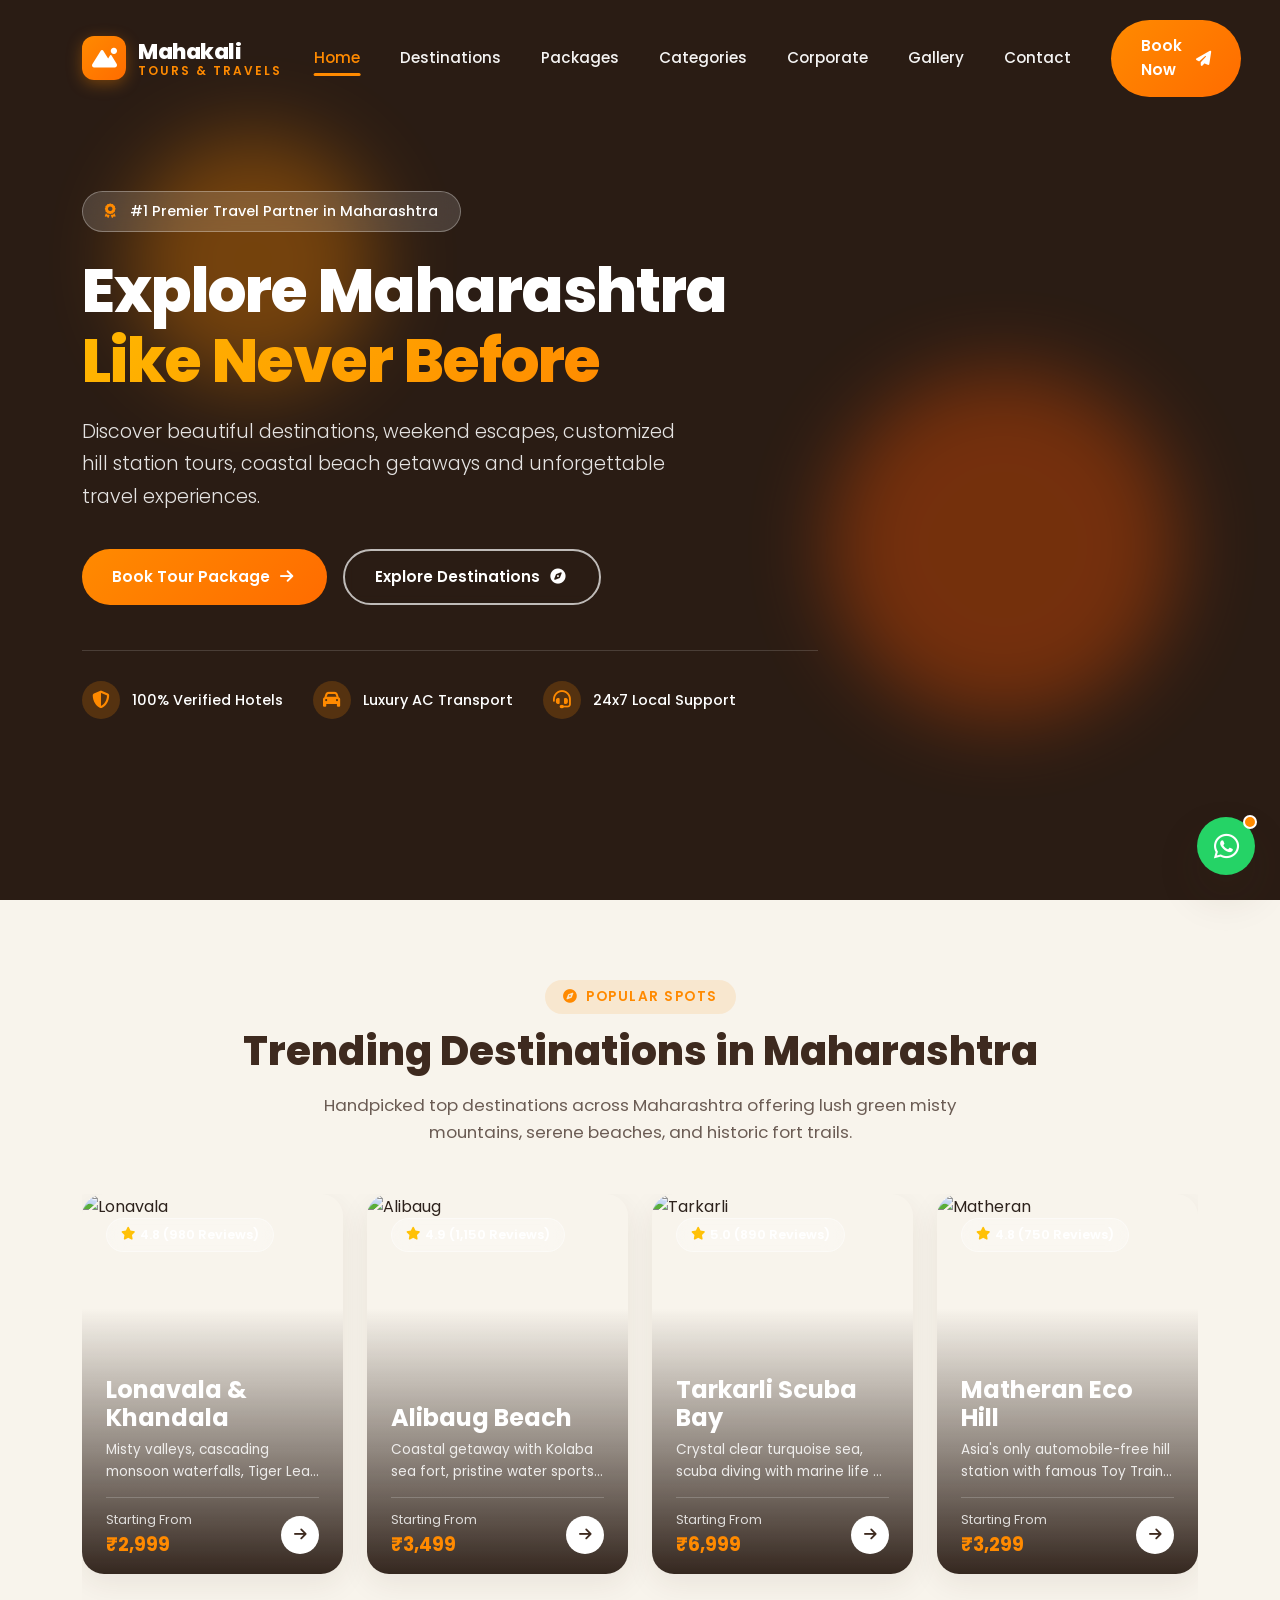
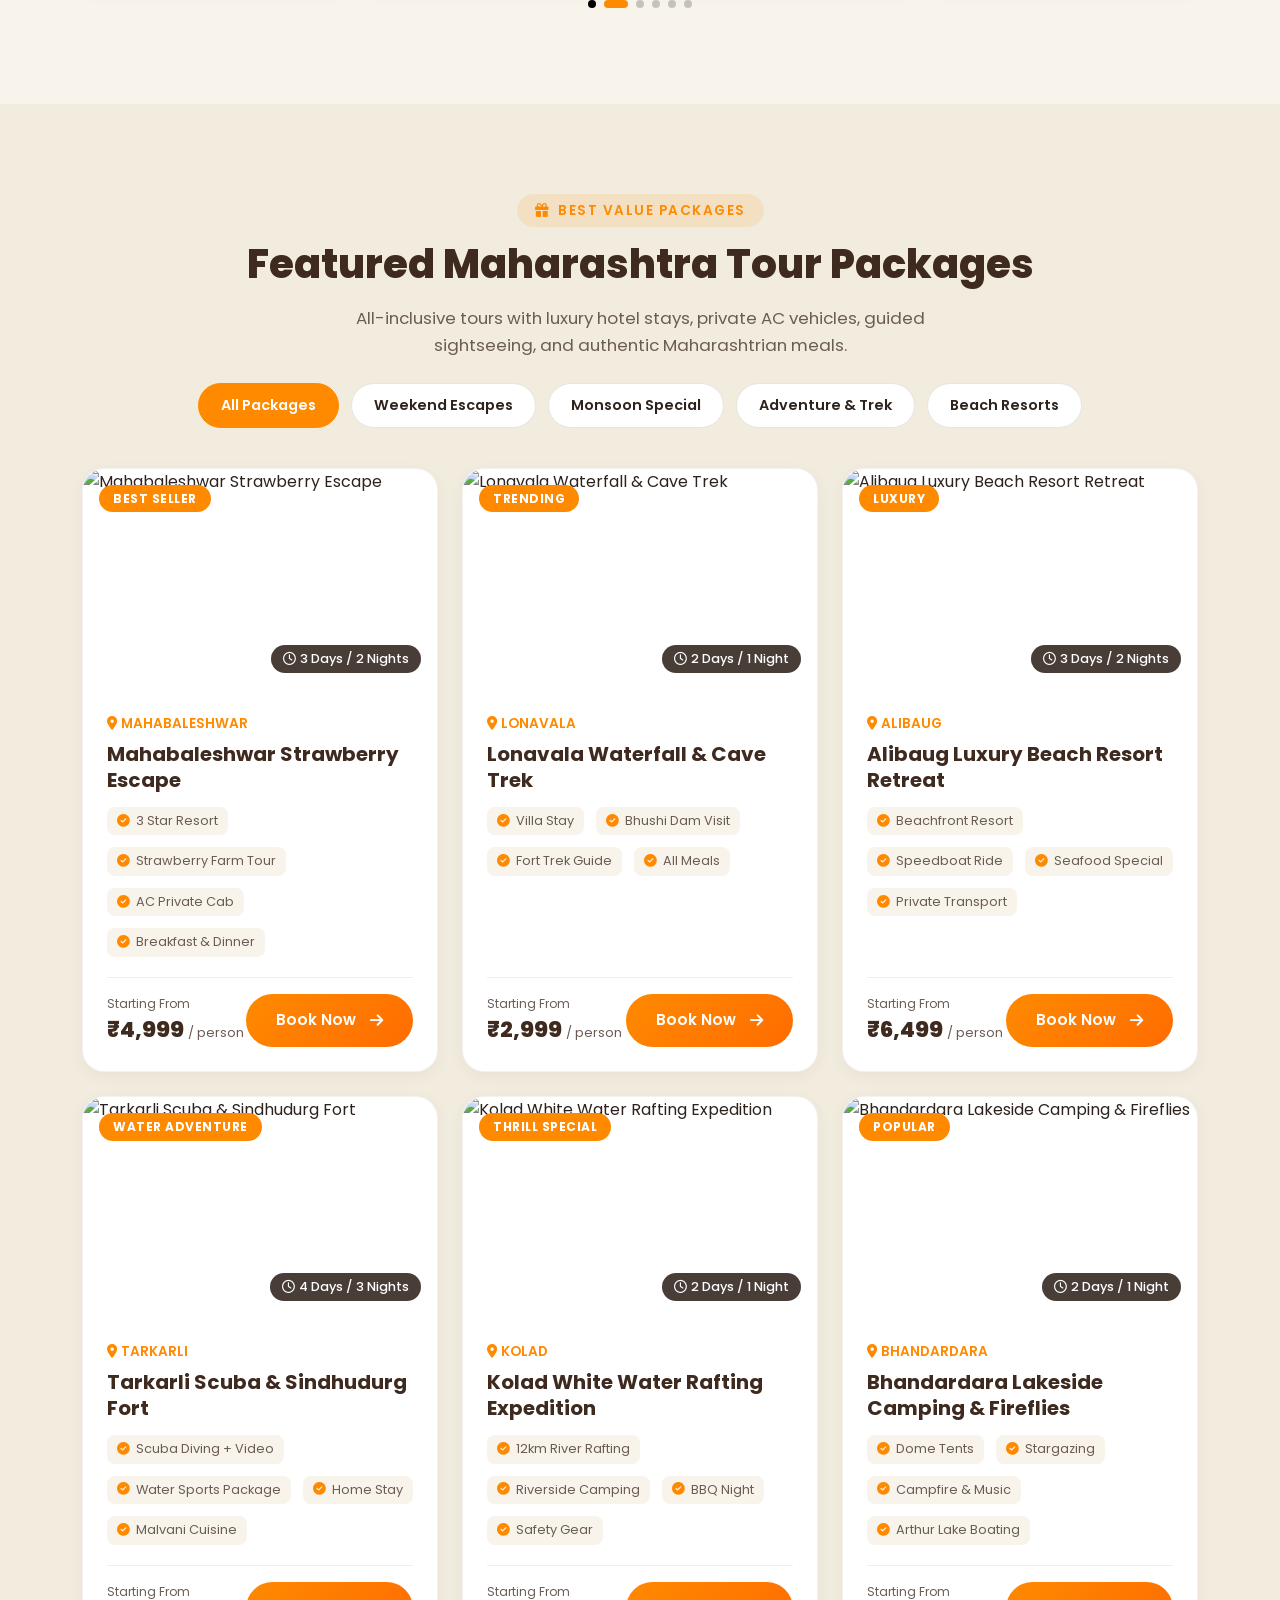
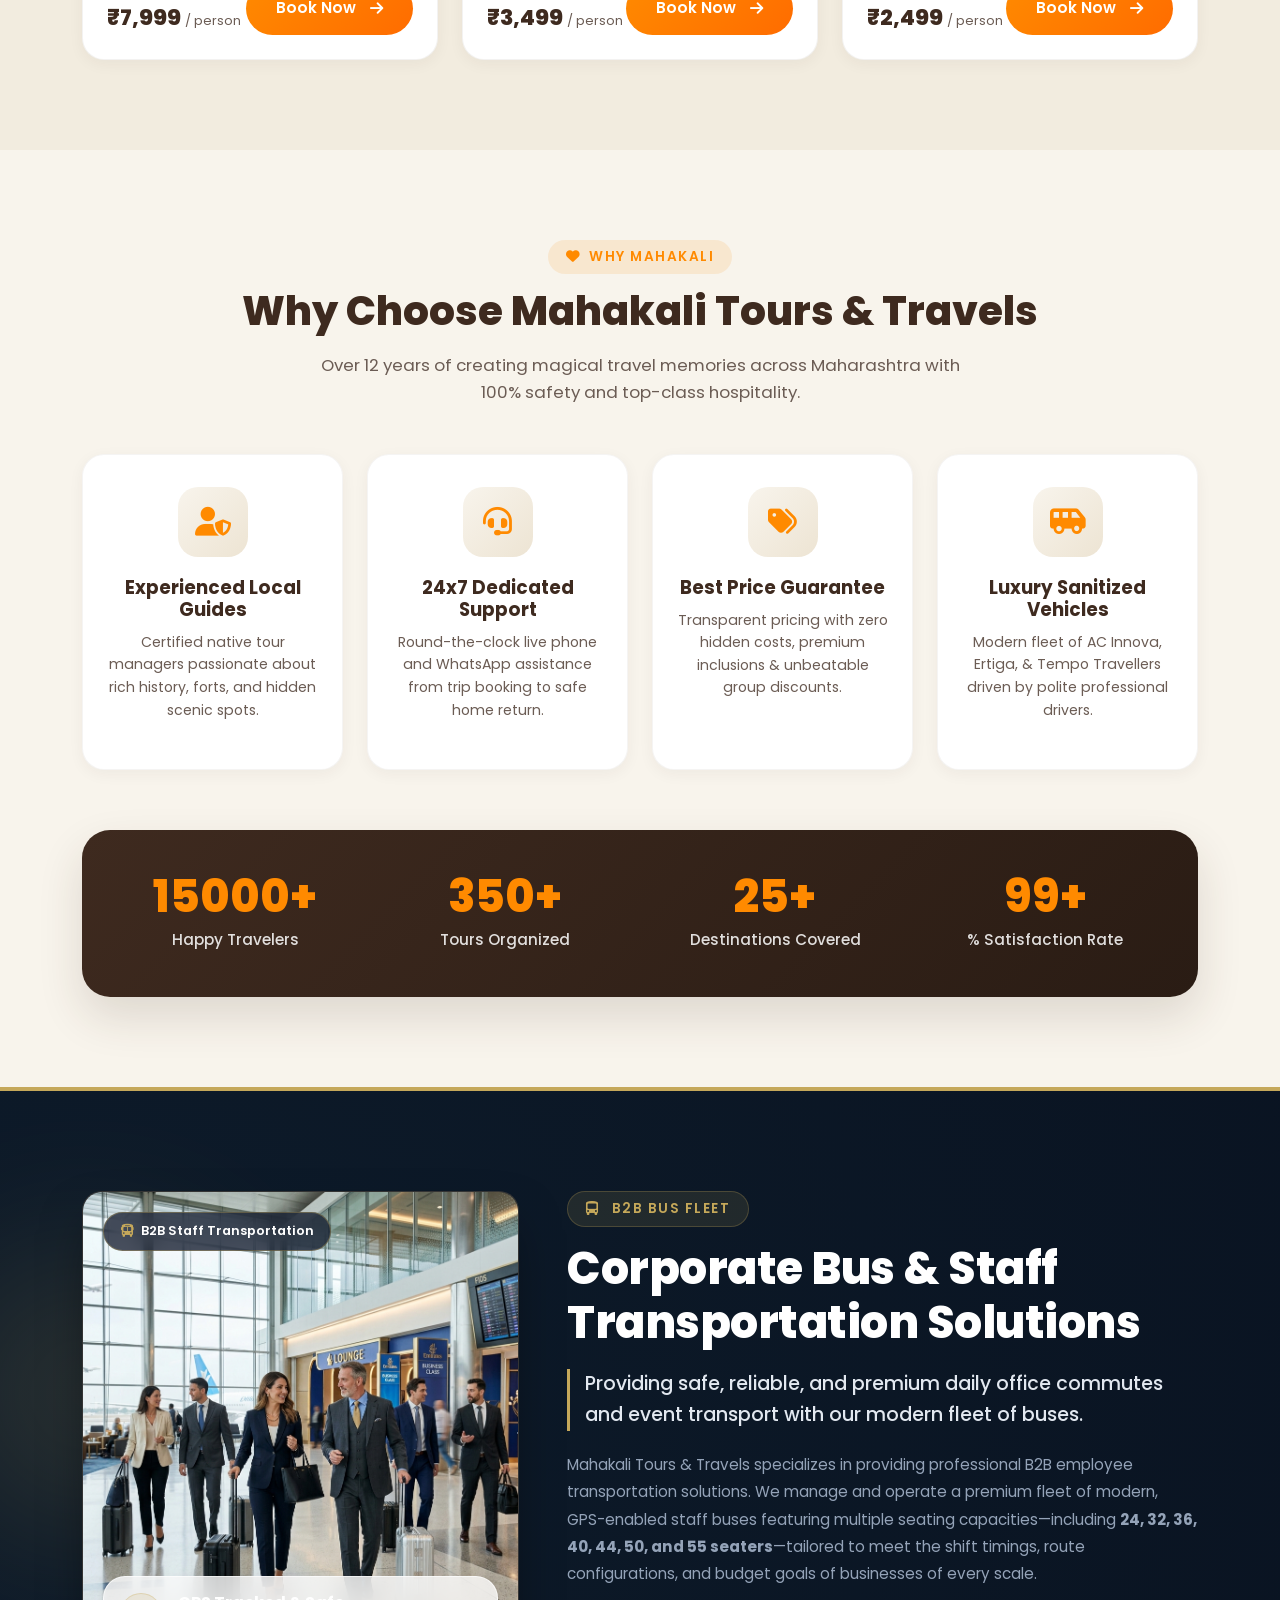
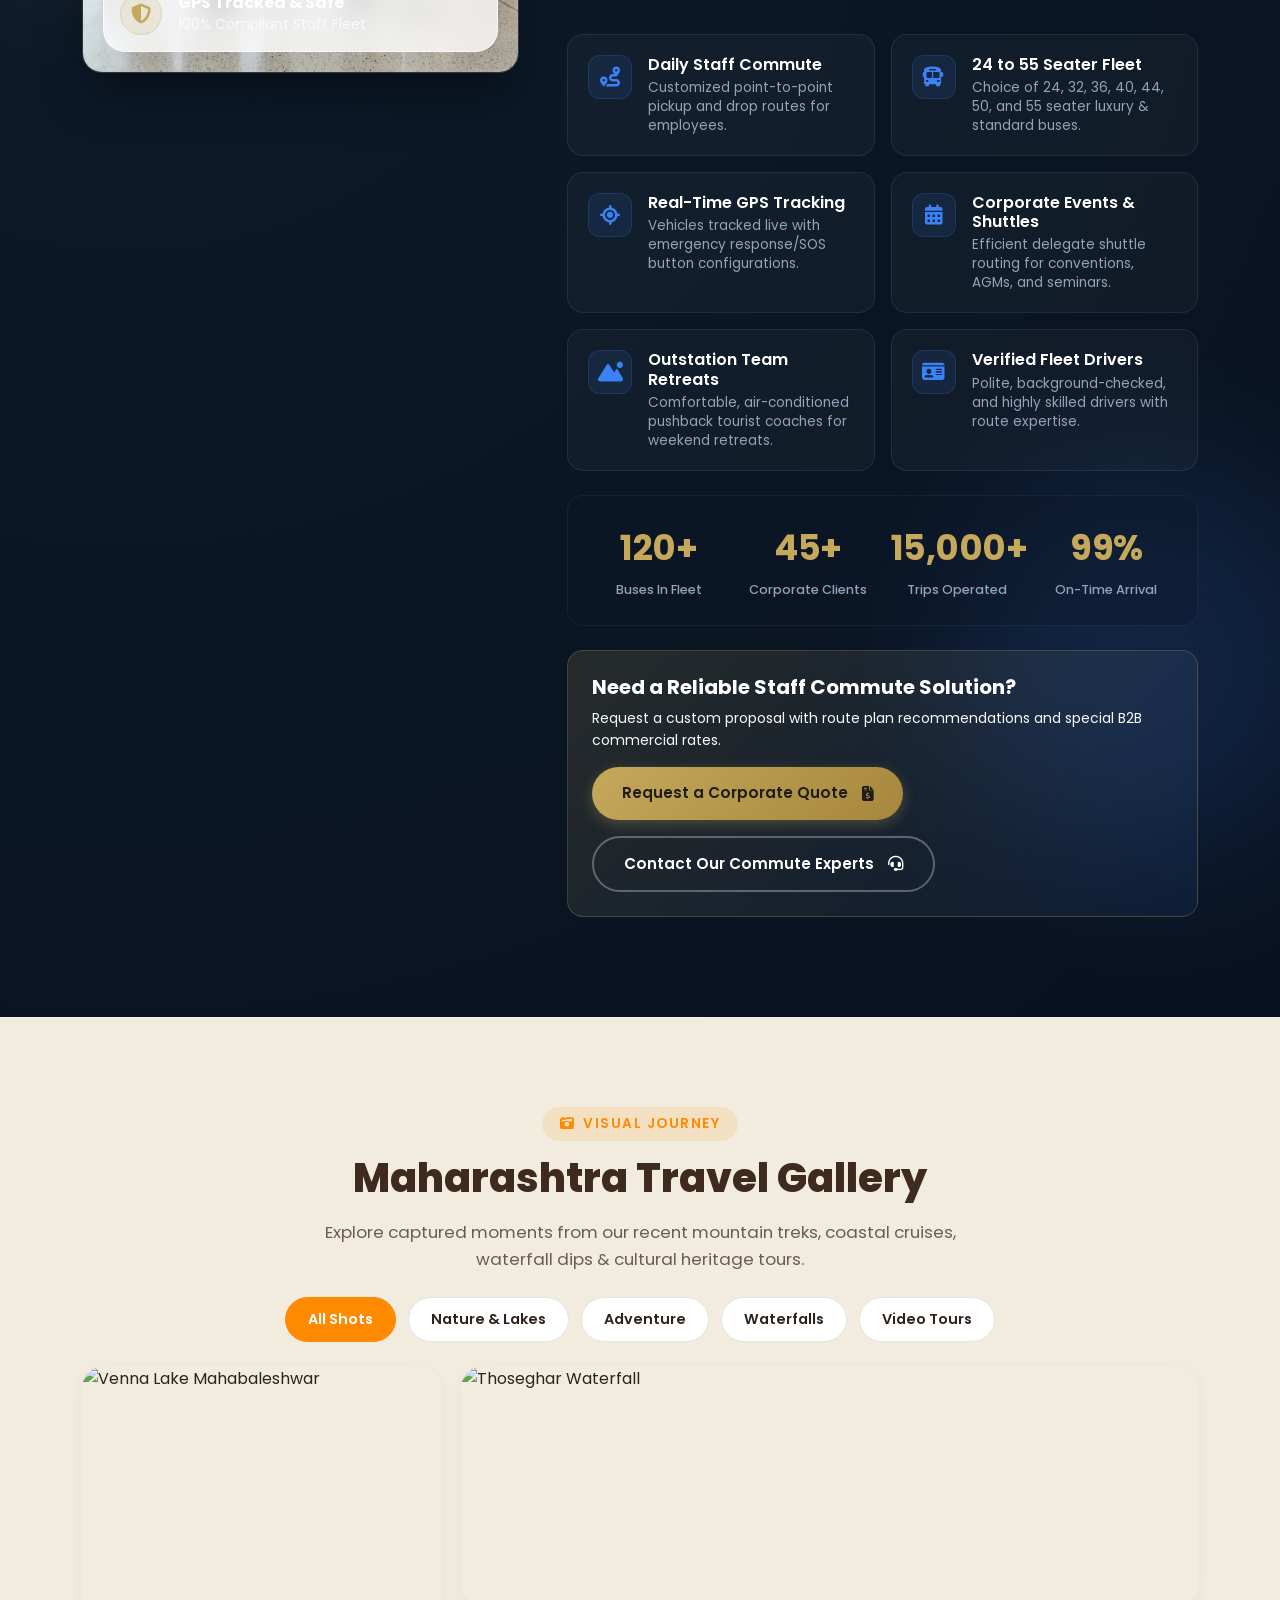
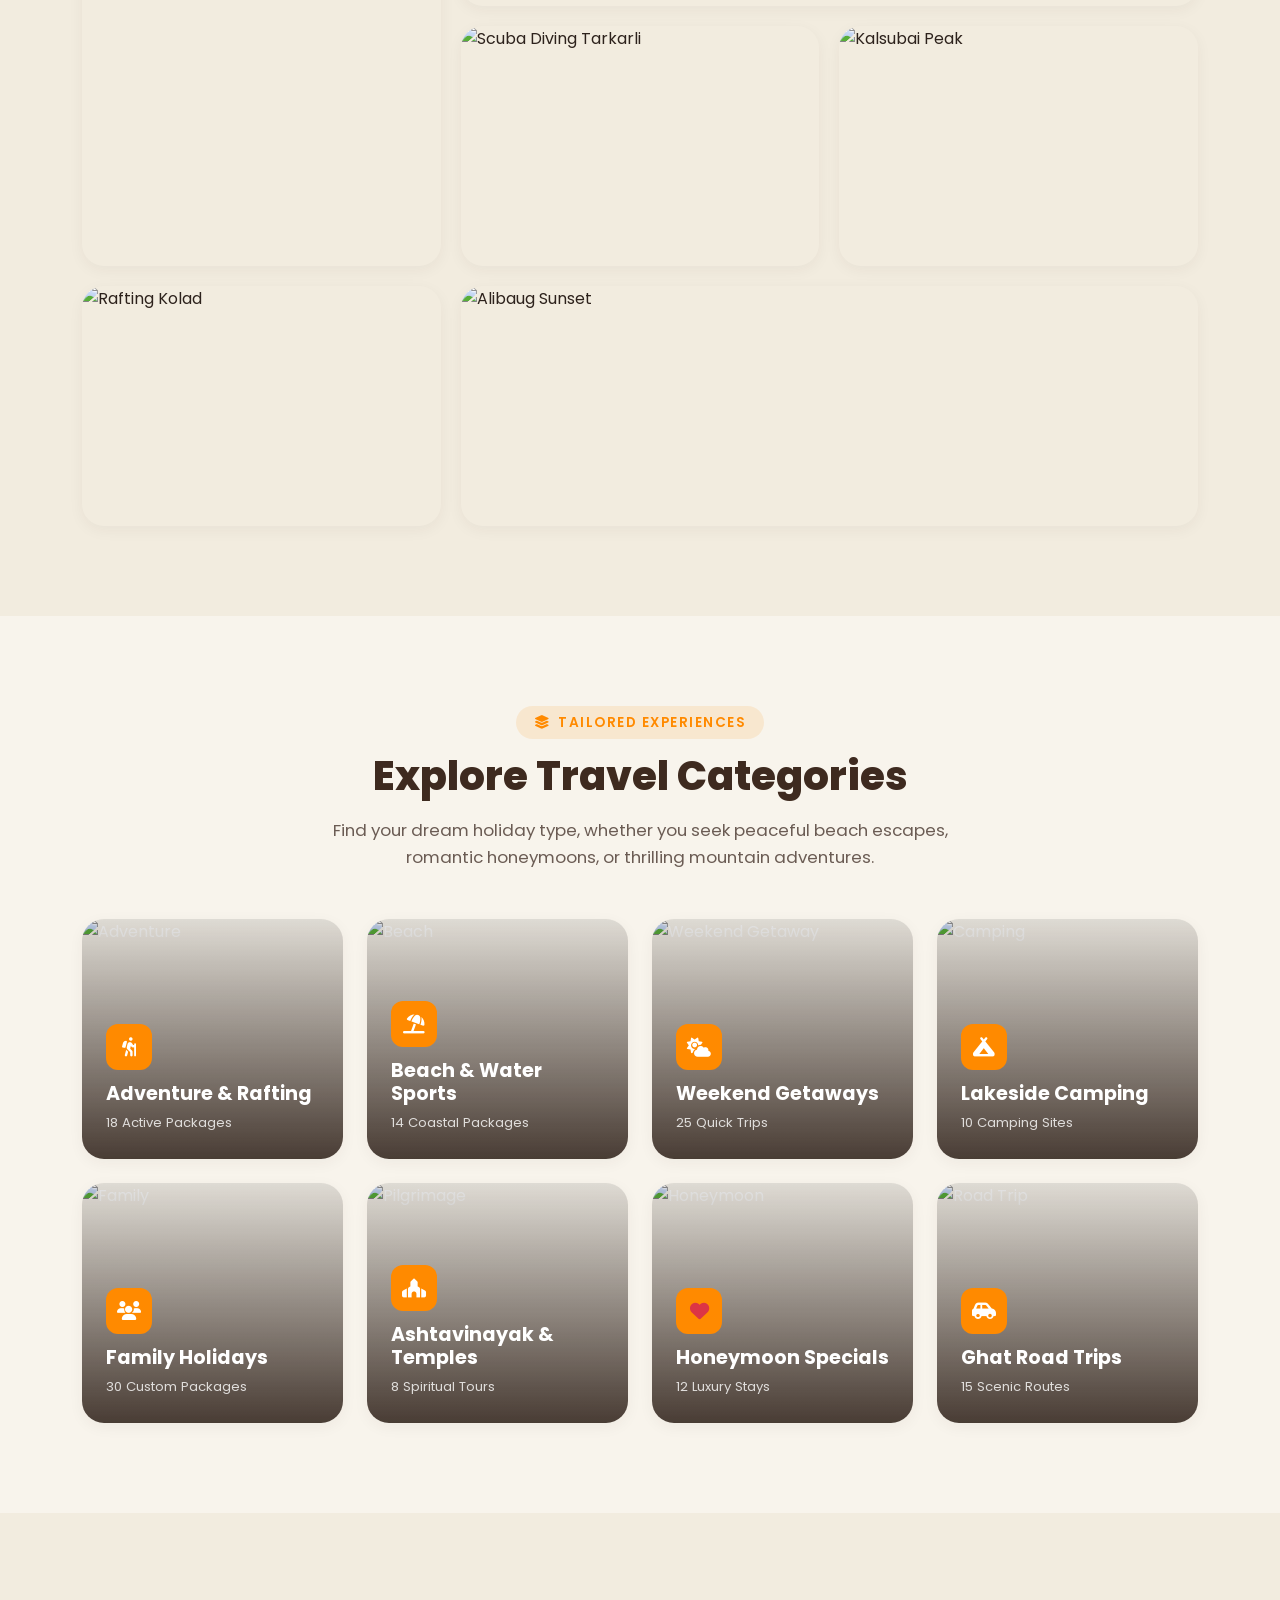
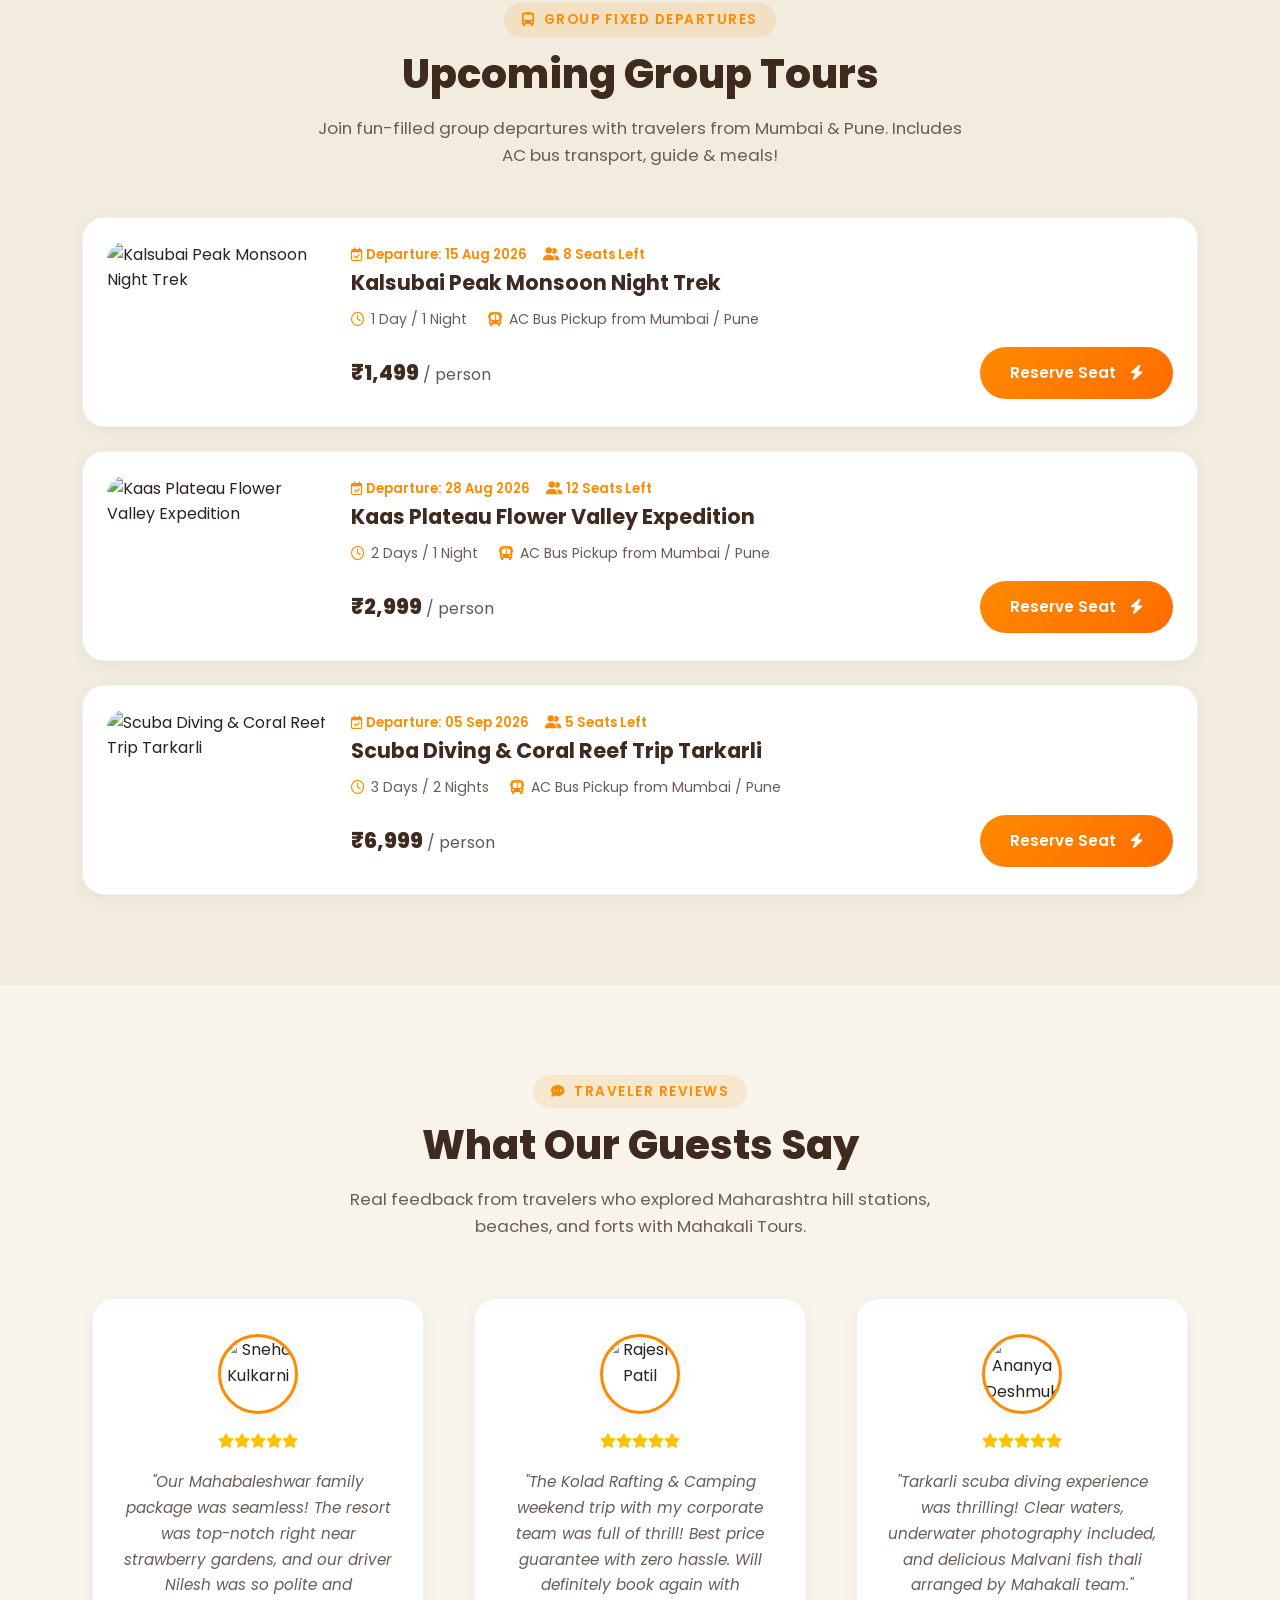
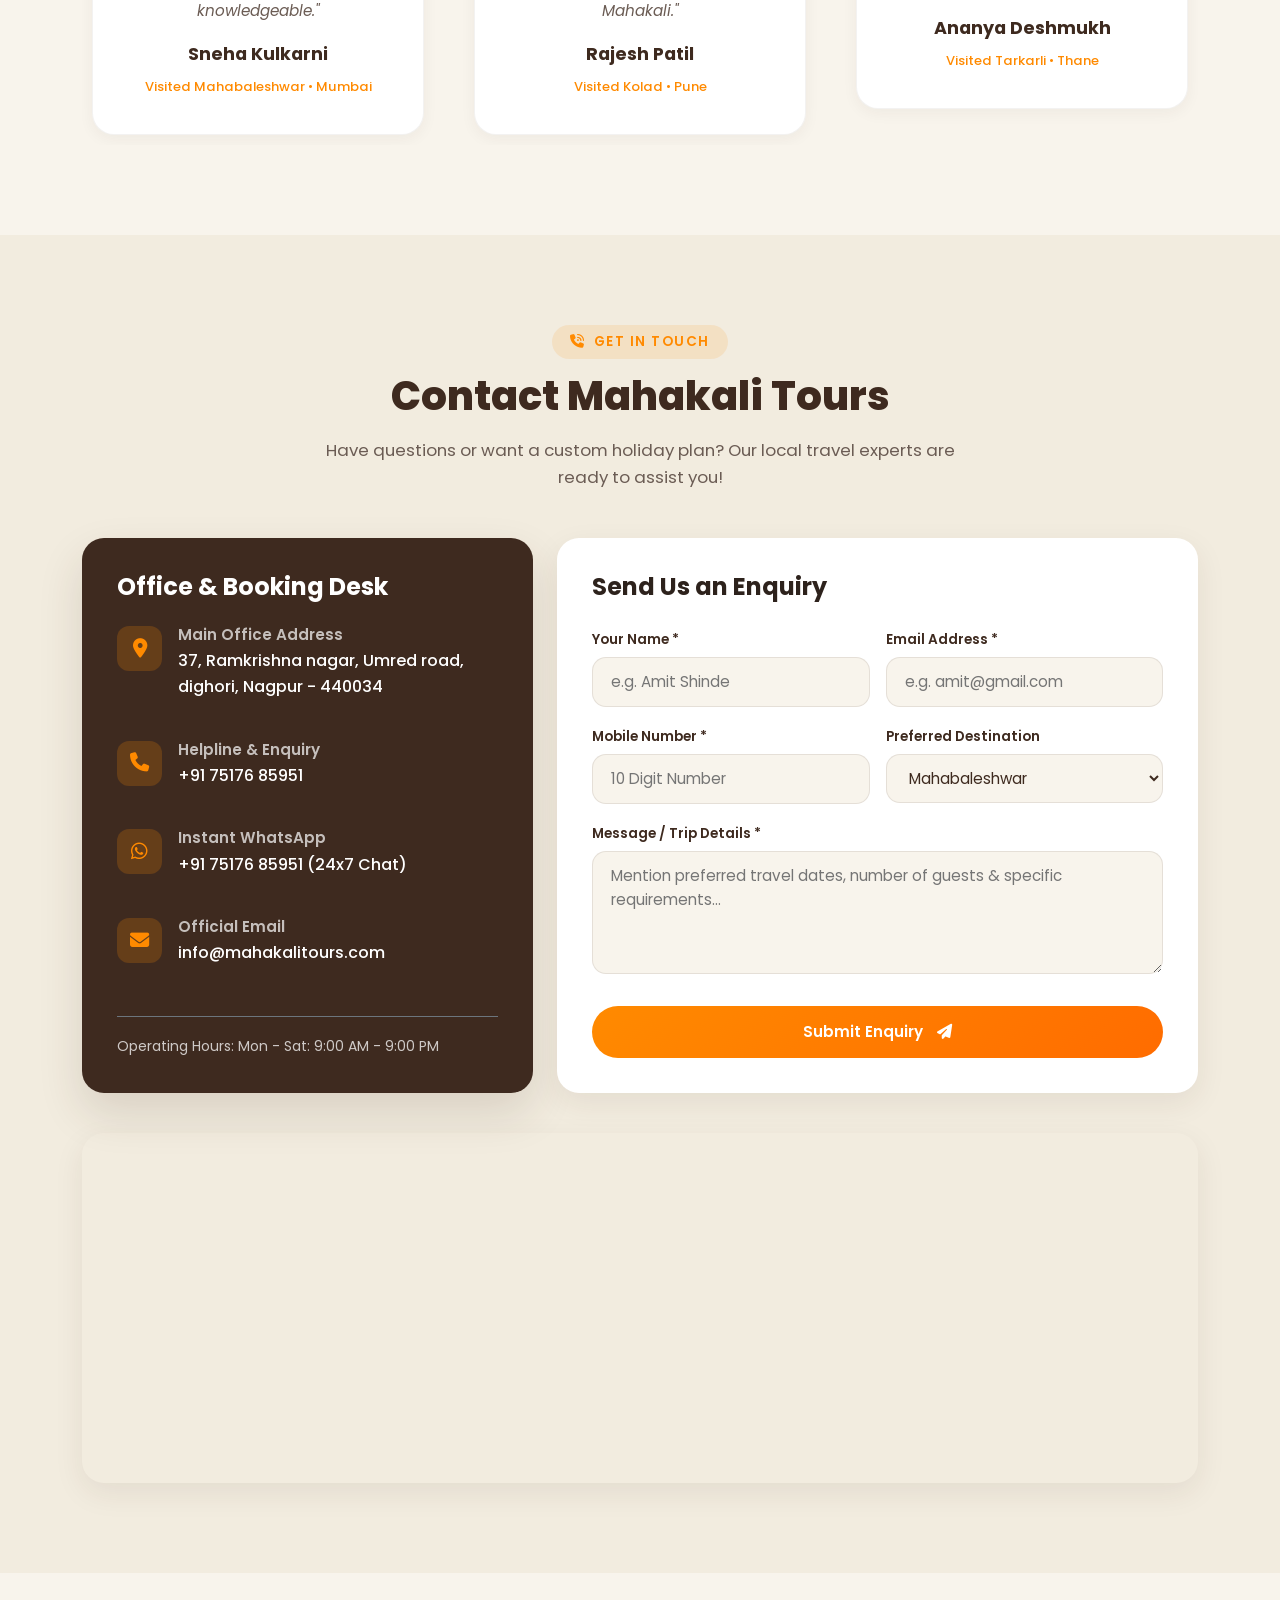
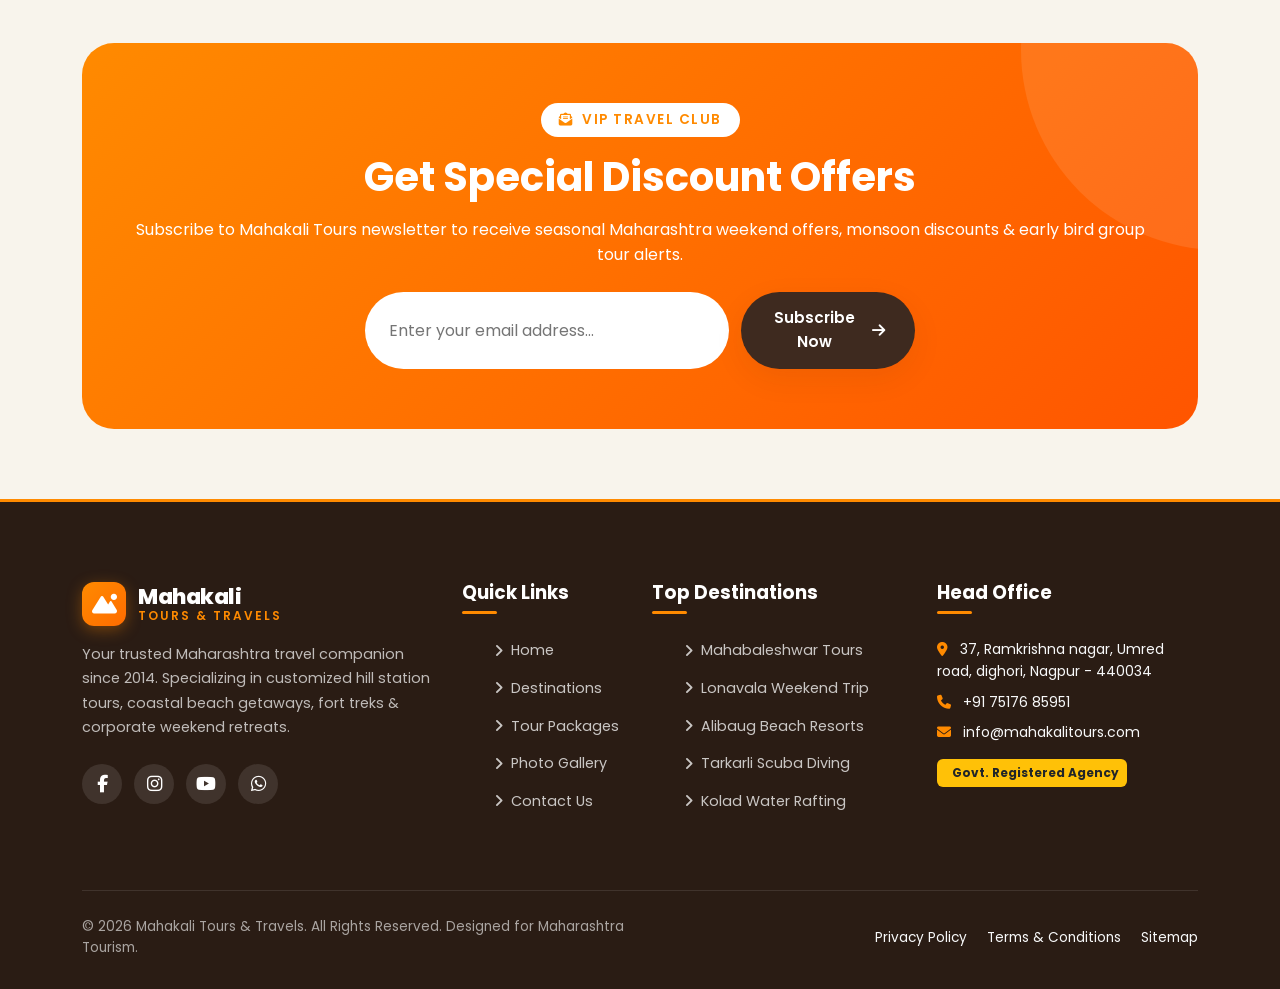
==== commit 5d24c3e8: "add address" ====
--- a/index.html
+++ b/index.html
@@ -4,7 +4,7 @@
   <meta charset="UTF-8">
   <meta name="viewport" content="width=device-width, initial-scale=1.0">
   <meta name="description" content="Mahakali Tours & Travels - Premium Maharashtra Tour Packages, Weekend Escapes, Beach Resorts, Trekking & Customized Travel Packages.">
-  <meta name="keywords" content="Mahakali Tours, Maharashtra Tourism, Mahabaleshwar tour, Lonavala package, Alibaug resort, Tarkarli scuba diving, travel agency Dadar Pune">
+  <meta name="keywords" content="Mahakali Tours, Maharashtra Tourism, Mahabaleshwar tour, Lonavala package, Alibaug resort, Tarkarli scuba diving, travel agency Nagpur Pune Maharashtra">
   <meta name="author" content="Mahakali Tours & Travels">
   <title>Mahakali Tours & Travels | Explore Maharashtra Like Never Before</title>
 
@@ -432,17 +432,17 @@
         <div class="col-lg-5" data-aos="fade-right">
           <div class="corporate-image-wrapper">
             <div class="corp-image-badge">
-              <i class="fa-solid fa-briefcase text-gold me-1"></i> B2B Travel Management
-            </div>
-            <img src="images/corporate-travel.png" alt="Corporate professionals traveling" class="img-fluid corporate-img">
+              <i class="fa-solid fa-bus text-gold me-1"></i> B2B Staff Transportation
+            </div>
+            <img src="images/corporate-travel.png" alt="Corporate staff transport bus" class="img-fluid corporate-img">
             <div class="corp-img-overlay-card glass-card">
               <div class="d-flex align-items-center gap-3">
                 <div class="corp-badge-icon">
                   <i class="fa-solid fa-shield-halved text-gold"></i>
                 </div>
                 <div>
-                  <h5 class="mb-0 text-white fw-bold fs-6">100% Insured & Safe</h5>
-                  <p class="mb-0 text-light small">Corporate Duty of Care</p>
+                  <h5 class="mb-0 text-white fw-bold fs-6">GPS Tracked & Safe</h5>
+                  <p class="mb-0 text-light small">100% Compliant Staff Fleet</p>
                 </div>
               </div>
             </div>
@@ -453,92 +453,92 @@
         <div class="col-lg-7" data-aos="fade-left">
           <div class="corporate-content-wrap">
             <span class="section-tag-corporate">
-              <i class="fa-solid fa-building me-1"></i> Business Travel
+              <i class="fa-solid fa-bus-simple me-1"></i> B2B Bus Fleet
             </span>
-            <h2 class="corporate-title">Corporate Travel Solutions</h2>
+            <h2 class="corporate-title">Corporate Bus & Staff Transportation Solutions</h2>
             <h4 class="corporate-subtitle">
-              Simplifying business travel with customized, reliable, and cost-effective travel management for companies of every size.
+              Providing safe, reliable, and premium daily office commutes and event transport with our modern fleet of buses.
             </h4>
             <p class="corporate-description">
-              We provide complete corporate travel management services, including business flight bookings, hotel reservations, airport transfers, conference arrangements, employee travel planning, and 24/7 support. Our experienced team ensures every business trip is seamless, efficient, and within budget.
+              Mahakali Tours & Travels specializes in providing professional B2B employee transportation solutions. We manage and operate a premium fleet of modern, GPS-enabled staff buses featuring multiple seating capacities—including <strong>24, 32, 36, 40, 44, 50, and 55 seaters</strong>—tailored to meet the shift timings, route configurations, and budget goals of businesses of every scale.
             </p>
             
             <!-- Feature Cards (Grid 2x3 or 3x2) -->
             <div class="row g-3 my-4">
-              <!-- Feature 1: Flight Booking -->
+              <!-- Feature 1: Daily Staff Commute -->
               <div class="col-md-6">
                 <div class="corp-feature-card">
                   <div class="corp-feature-icon-box">
-                    <i class="fa-solid fa-plane-departure"></i>
+                    <i class="fa-solid fa-route"></i>
                   </div>
                   <div>
-                    <h5 class="corp-feature-name">Business Flight Booking</h5>
-                    <p class="corp-feature-desc">Domestic and international corporate travel.</p>
+                    <h5 class="corp-feature-name">Daily Staff Commute</h5>
+                    <p class="corp-feature-desc">Customized point-to-point pickup and drop routes for employees.</p>
                   </div>
                 </div>
               </div>
               
-              <!-- Feature 2: Hotel Reservations -->
+              <!-- Feature 2: Flexible Seating Fleet -->
               <div class="col-md-6">
                 <div class="corp-feature-card">
                   <div class="corp-feature-icon-box">
-                    <i class="fa-solid fa-hotel"></i>
+                    <i class="fa-solid fa-bus"></i>
                   </div>
                   <div>
-                    <h5 class="corp-feature-name">Hotel Reservations</h5>
-                    <p class="corp-feature-desc">Premium hotels with negotiated corporate rates.</p>
+                    <h5 class="corp-feature-name">24 to 55 Seater Fleet</h5>
+                    <p class="corp-feature-desc">Choice of 24, 32, 36, 40, 44, 50, and 55 seater luxury & standard buses.</p>
                   </div>
                 </div>
               </div>
               
-              <!-- Feature 3: Airport Transfers -->
+              <!-- Feature 3: GPS & Safety First -->
               <div class="col-md-6">
                 <div class="corp-feature-card">
                   <div class="corp-feature-icon-box">
-                    <i class="fa-solid fa-car-side"></i>
+                    <i class="fa-solid fa-location-crosshairs"></i>
                   </div>
                   <div>
-                    <h5 class="corp-feature-name">Airport Transfers</h5>
-                    <p class="corp-feature-desc">Reliable pickup and drop-off services.</p>
+                    <h5 class="corp-feature-name">Real-Time GPS Tracking</h5>
+                    <p class="corp-feature-desc">Vehicles tracked live with emergency response/SOS button configurations.</p>
                   </div>
                 </div>
               </div>
               
-              <!-- Feature 4: Meetings & Conferences -->
+              <!-- Feature 4: Corporate MICE & Events -->
               <div class="col-md-6">
                 <div class="corp-feature-card">
                   <div class="corp-feature-icon-box">
-                    <i class="fa-solid fa-users-gear"></i>
+                    <i class="fa-solid fa-calendar-days"></i>
                   </div>
                   <div>
-                    <h5 class="corp-feature-name">Meetings & Conferences</h5>
-                    <p class="corp-feature-desc">Complete MICE planning and execution.</p>
+                    <h5 class="corp-feature-name">Corporate Events & Shuttles</h5>
+                    <p class="corp-feature-desc">Efficient delegate shuttle routing for conventions, AGMs, and seminars.</p>
                   </div>
                 </div>
               </div>
               
-              <!-- Feature 5: Employee Group Travel -->
+              <!-- Feature 5: Outstation Team Trips -->
               <div class="col-md-6">
                 <div class="corp-feature-card">
                   <div class="corp-feature-icon-box">
-                    <i class="fa-solid fa-people-group"></i>
+                    <i class="fa-solid fa-mountain-sun"></i>
                   </div>
                   <div>
-                    <h5 class="corp-feature-name">Employee Group Travel</h5>
-                    <p class="corp-feature-desc">Team outings, business tours, and corporate retreats.</p>
+                    <h5 class="corp-feature-name">Outstation Team Retreats</h5>
+                    <p class="corp-feature-desc">Comfortable, air-conditioned pushback tourist coaches for weekend retreats.</p>
                   </div>
                 </div>
               </div>
               
-              <!-- Feature 6: 24/7 Corporate Support -->
+              <!-- Feature 6: Professional verified drivers -->
               <div class="col-md-6">
                 <div class="corp-feature-card">
                   <div class="corp-feature-icon-box">
-                    <i class="fa-solid fa-headset"></i>
+                    <i class="fa-solid fa-id-card"></i>
                   </div>
                   <div>
-                    <h5 class="corp-feature-name">24/7 Corporate Support</h5>
-                    <p class="corp-feature-desc">Dedicated travel assistance whenever you need it.</p>
+                    <h5 class="corp-feature-name">Verified Fleet Drivers</h5>
+                    <p class="corp-feature-desc">Polite, background-checked, and highly skilled drivers with route expertise.</p>
                   </div>
                 </div>
               </div>
@@ -549,26 +549,26 @@
               <div class="row g-3">
                 <div class="col-6 col-md-3">
                   <div class="corp-stat-item">
-                    <div class="corp-stat-number" data-corp-target="500" data-suffix="+">0</div>
+                    <div class="corp-stat-number" data-corp-target="120" data-suffix="+">0</div>
+                    <div class="corp-stat-label">Buses In Fleet</div>
+                  </div>
+                </div>
+                <div class="col-6 col-md-3">
+                  <div class="corp-stat-item">
+                    <div class="corp-stat-number" data-corp-target="45" data-suffix="+">0</div>
                     <div class="corp-stat-label">Corporate Clients</div>
                   </div>
                 </div>
                 <div class="col-6 col-md-3">
                   <div class="corp-stat-item">
                     <div class="corp-stat-number" data-corp-target="15000" data-suffix="+">0</div>
-                    <div class="corp-stat-label">Trips Managed</div>
+                    <div class="corp-stat-label">Trips Operated</div>
                   </div>
                 </div>
                 <div class="col-6 col-md-3">
                   <div class="corp-stat-item">
-                    <div class="corp-stat-number" data-corp-target="50" data-suffix="+">0</div>
-                    <div class="corp-stat-label">Global Partners</div>
-                  </div>
-                </div>
-                <div class="col-6 col-md-3">
-                  <div class="corp-stat-item">
-                    <div class="corp-stat-number" data-corp-target="98" data-suffix="%">0</div>
-                    <div class="corp-stat-label">Client Satisfaction</div>
+                    <div class="corp-stat-number" data-corp-target="99" data-suffix="%">0</div>
+                    <div class="corp-stat-label">On-Time Arrival</div>
                   </div>
                 </div>
               </div>
@@ -576,14 +576,14 @@
             
             <!-- CTA Content and Buttons -->
             <div class="corp-cta-box p-4 rounded-4 mt-4">
-              <h5 class="text-white fw-bold mb-2">Need a Reliable Corporate Travel Partner?</h5>
-              <p class="text-light small mb-3">Let us handle your company's travel requirements while your team focuses on growing your business.</p>
+              <h5 class="text-white fw-bold mb-2">Need a Reliable Staff Commute Solution?</h5>
+              <p class="text-light small mb-3">Request a custom proposal with route plan recommendations and special B2B commercial rates.</p>
               <div class="d-flex flex-wrap gap-3">
                 <button type="button" class="btn-custom btn-corporate-primary" onclick="openCorporateModal()">
                   Request a Corporate Quote <i class="fa-solid fa-file-invoice-dollar ms-1"></i>
                 </button>
-                <a href="https://wa.me/917517685951?text=Hello%20Mahakali%20Tours%2C%20we%20are%20interested%20in%20your%20Corporate%20Travel%20Solutions%20and%20would%20like%20to%20speak%20to%20a%20corporate%20travel%20expert." target="_blank" class="btn-custom btn-corporate-secondary">
-                  Contact Our Travel Experts <i class="fa-solid fa-headset ms-1"></i>
+                <a href="https://wa.me/917517685951?text=Hello%20Mahakali%20Tours%2C%20we%20are%20interested%20in%20your%20Corporate%20Staff%20Bus%20Transportation%20and%20would%20like%20to%20speak%20to%20a%20commute%20expert." target="_blank" class="btn-custom btn-corporate-secondary">
+                  Contact Our Commute Experts <i class="fa-solid fa-headset ms-1"></i>
                 </a>
               </div>
             </div>
@@ -901,7 +901,7 @@
                 <div class="contact-icon"><i class="fa-solid fa-location-dot"></i></div>
                 <div class="contact-text">
                   <h5>Main Office Address</h5>
-                  <p>Shop No. 14, Mahakali Chambers, Near Railway Station, Dadar East, Mumbai - 400014</p>
+                  <p>37, Ramkrishna nagar, Umred road, dighori, Nagpur - 440034</p>
                 </div>
               </div>
 
@@ -980,7 +980,7 @@
 
       <!-- Google Map Container -->
       <div class="map-container" data-aos="fade-up">
-        <iframe src="https://www.google.com/maps/embed?pb=!1m18!1m12!1m3!1d3771.802875157143!2d72.84318737520419!3d19.02847528216853!2m3!1f0!2f0!3f0!3m2!1i1024!2i768!4f13.1!3m3!1m2!1s0x3be7cedc71e2efd9%3A0xea2df252fb38ab61!2sDadar%20East%2C%20Mumbai%2C%20Maharashtra!5e0!3m2!1sen!2sin!4v1700000000000!5m2!1sen!2sin" allowfullscreen="" loading="lazy"></iframe>
+        <iframe src="https://maps.google.com/maps?q=37,+Ramkrishna+nagar,+Umred+road,+dighori,+nagpur+440034&t=&z=14&ie=UTF8&iwloc=&output=embed" allowfullscreen="" loading="lazy"></iframe>
       </div>
 
     </div>
@@ -1067,7 +1067,7 @@
         <!-- Col 4: Contact Info -->
         <div class="col-lg-3 col-md-6">
           <h4 class="footer-title">Head Office</h4>
-          <p class="small text-light mb-2"><i class="fa-solid fa-location-dot me-2 text-orange"></i> Dadar East, Mumbai - 400014</p>
+          <p class="small text-light mb-2"><i class="fa-solid fa-location-dot me-2 text-orange"></i> 37, Ramkrishna nagar, Umred road, dighori, Nagpur - 440034</p>
           <p class="small text-light mb-2"><i class="fa-solid fa-phone me-2 text-orange"></i> +91 75176 85951</p>
           <p class="small text-light mb-2"><i class="fa-solid fa-envelope me-2 text-orange"></i> info@mahakalitours.com</p>
           <div class="mt-3">
@@ -1208,27 +1208,30 @@
                 <input type="tel" id="corpPhone" class="form-control-custom-corp" placeholder="Mobile / Direct Line" required>
               </div>
               <div class="col-md-6">
-                <label for="corpTravelers" class="form-label-custom-corp">Expected Group Size</label>
-                <select id="corpTravelers" class="form-control-custom-corp">
-                  <option value="1-5">Small Team (1 - 5)</option>
-                  <option value="6-20">Medium Team (6 - 20)</option>
-                  <option value="21-50">Large Group (21 - 50)</option>
-                  <option value="50+">Enterprise (50+ delegates)</option>
+                <label for="corpBusSize" class="form-label-custom-corp">Preferred Seating Capacity *</label>
+                <select id="corpBusSize" class="form-control-custom-corp" required>
+                  <option value="24 Seater">24 Seater Bus</option>
+                  <option value="32 Seater">32 Seater Bus</option>
+                  <option value="36 Seater">36 Seater Bus</option>
+                  <option value="40 Seater">40 Seater Bus</option>
+                  <option value="44 Seater">44 Seater Bus</option>
+                  <option value="50 Seater">50 Seater Bus</option>
+                  <option value="55 Seater">55 Seater Bus</option>
+                  <option value="Multiple Seaters">Multiple Capacities / Unsure</option>
                 </select>
               </div>
               <div class="col-md-6">
                 <label for="corpServiceType" class="form-label-custom-corp">Required Service *</label>
                 <select id="corpServiceType" class="form-control-custom-corp" required>
-                  <option value="Flights & Hotels">Flights & Hotels Package</option>
-                  <option value="Meetings & Conferences">MICE / Meetings & Conferences</option>
-                  <option value="Team Outings">Employee Group Outings / Retreats</option>
-                  <option value="Airport Transfers">Airport Pick & Drop Services</option>
-                  <option value="All In One">Complete Corporate Account Management</option>
+                  <option value="Daily Staff Commute">Daily Staff Commute Service</option>
+                  <option value="Corporate Events & Outings">Corporate Events & Outings</option>
+                  <option value="Airport/Point-to-Point Shuttles">Airport / Point-to-Point Shuttles</option>
+                  <option value="Outstation Corporate Retreats">Outstation Corporate Retreats</option>
                 </select>
               </div>
               <div class="col-12">
-                <label for="corpMsg" class="form-label-custom-corp">Requirements & Travel Schedule *</label>
-                <textarea id="corpMsg" rows="4" class="form-control-custom-corp" placeholder="Please describe your itinerary dates, preferences, hotel categories, and estimated budget..." required></textarea>
+                <label for="corpMsg" class="form-label-custom-corp">Requirements & Route Details *</label>
+                <textarea id="corpMsg" rows="4" class="form-control-custom-corp" placeholder="Please describe your pick-up/drop routes, shift timings, contract duration, or event schedule..." required></textarea>
               </div>
             </div>
 
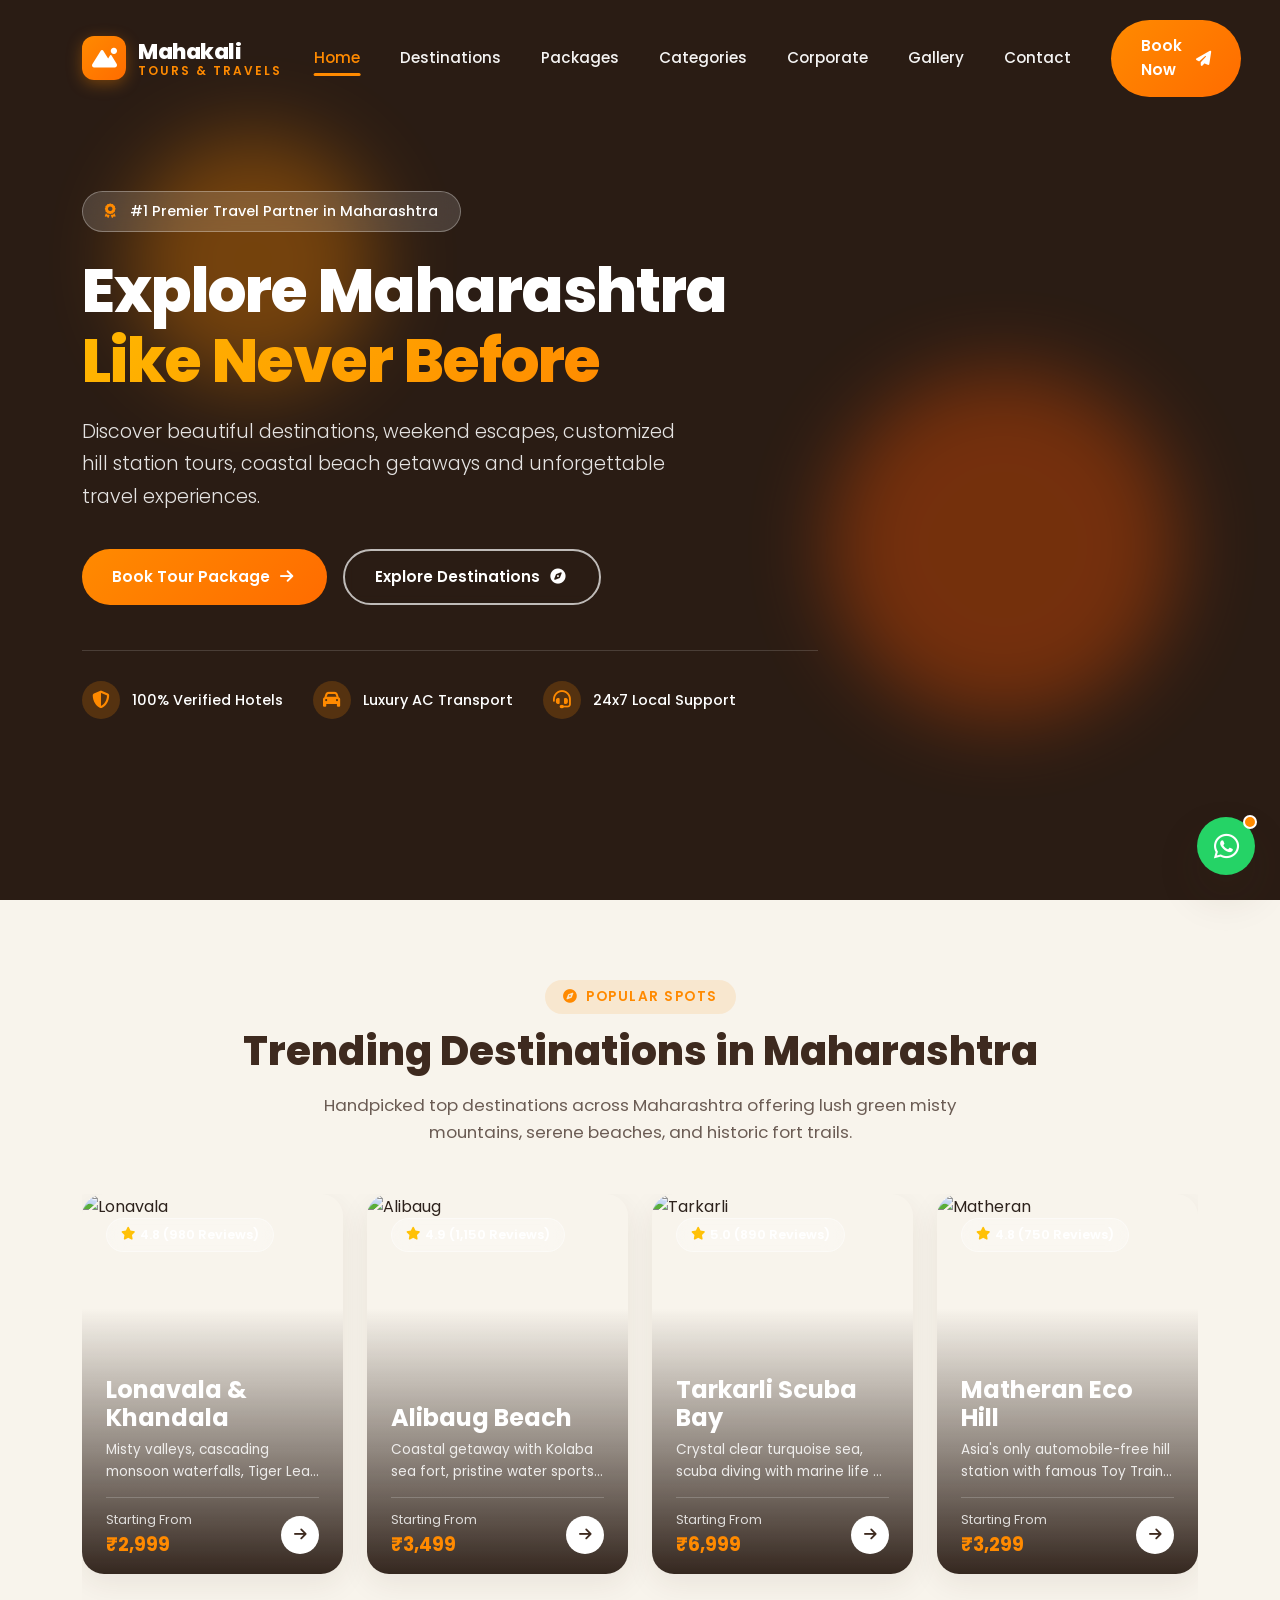
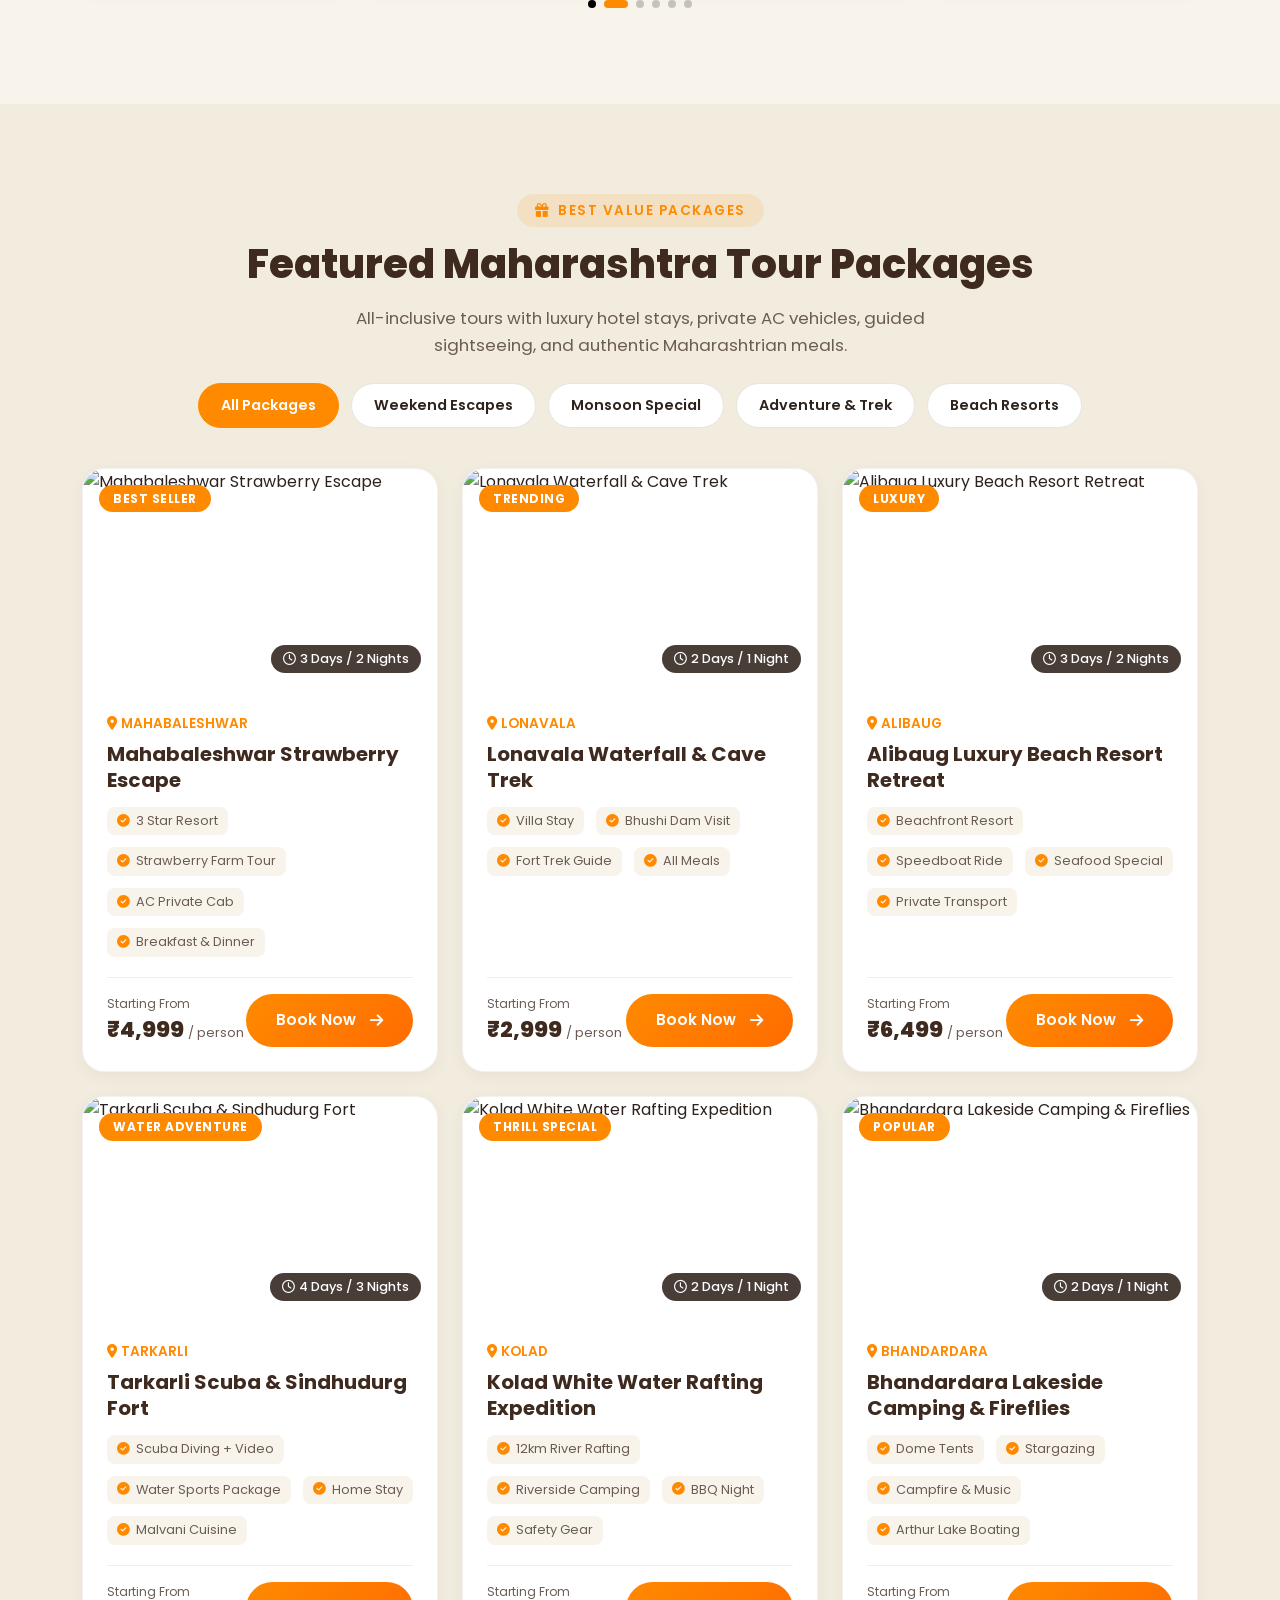
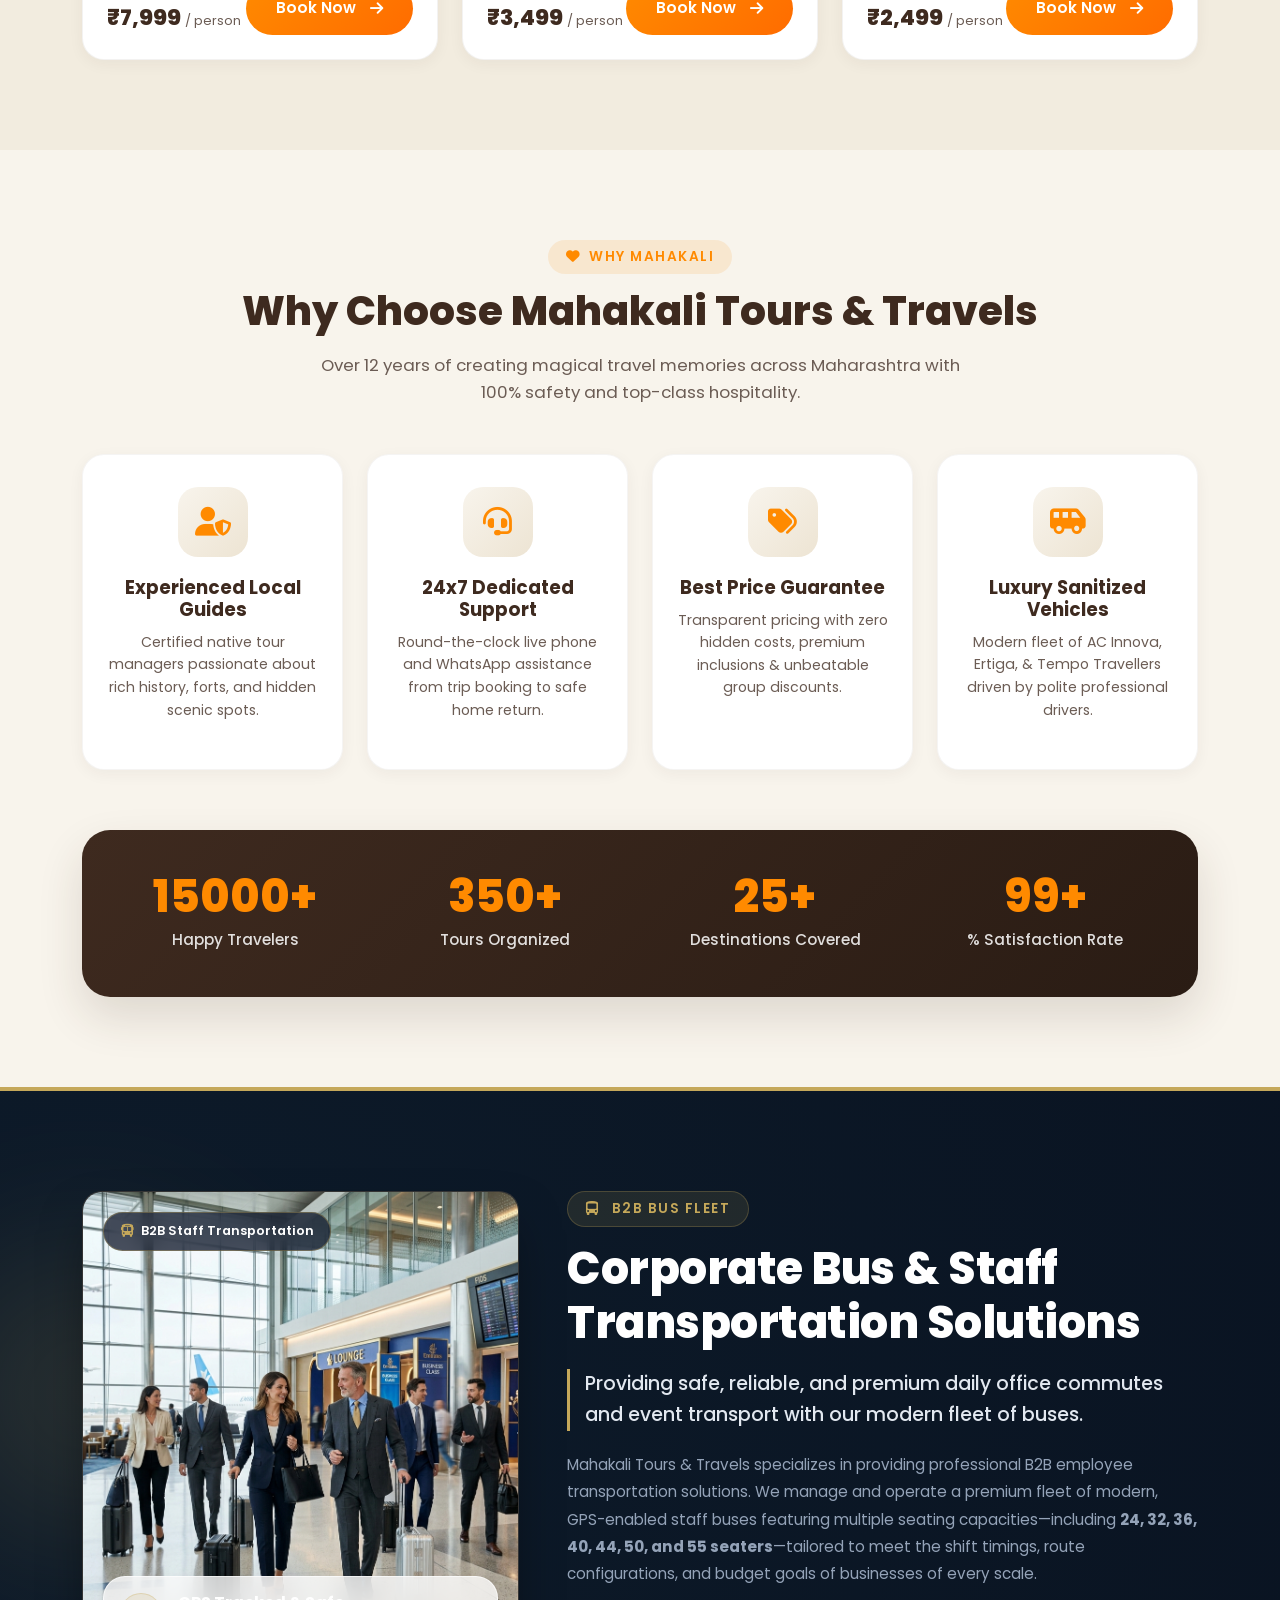
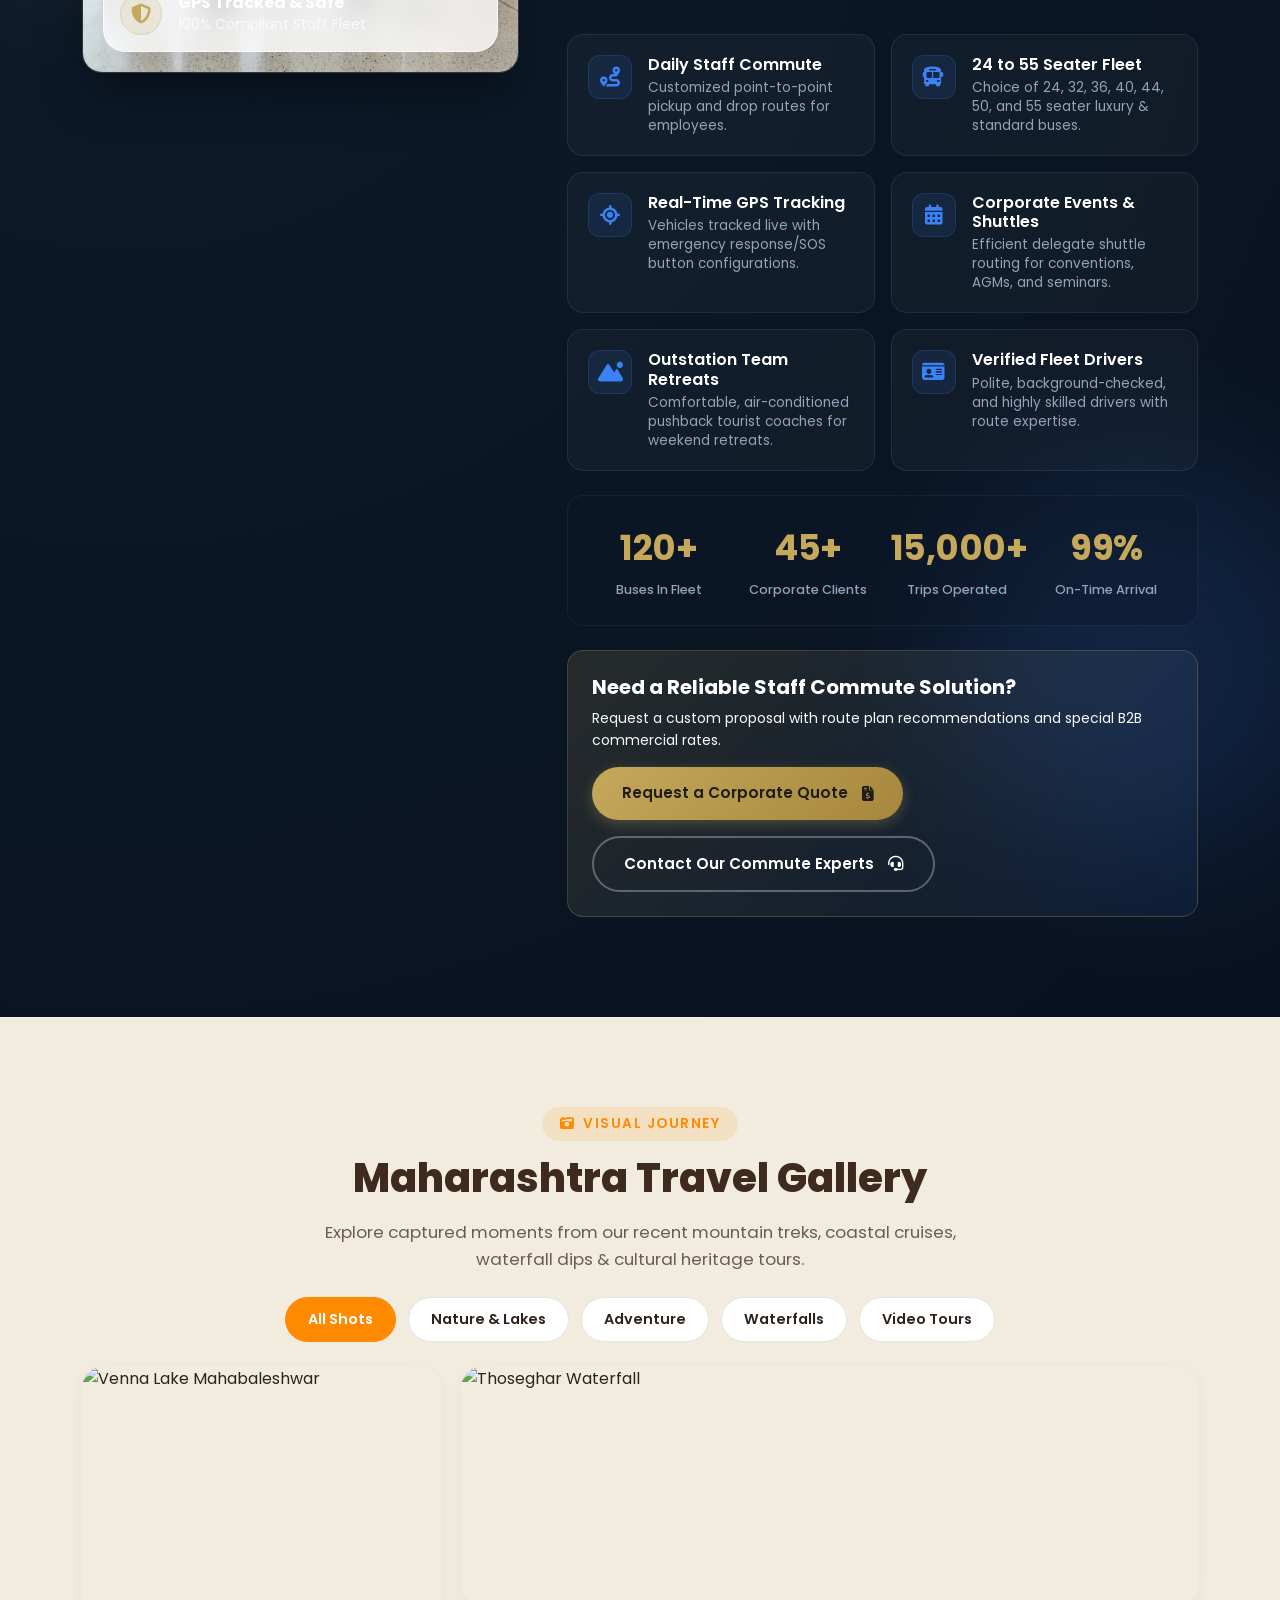
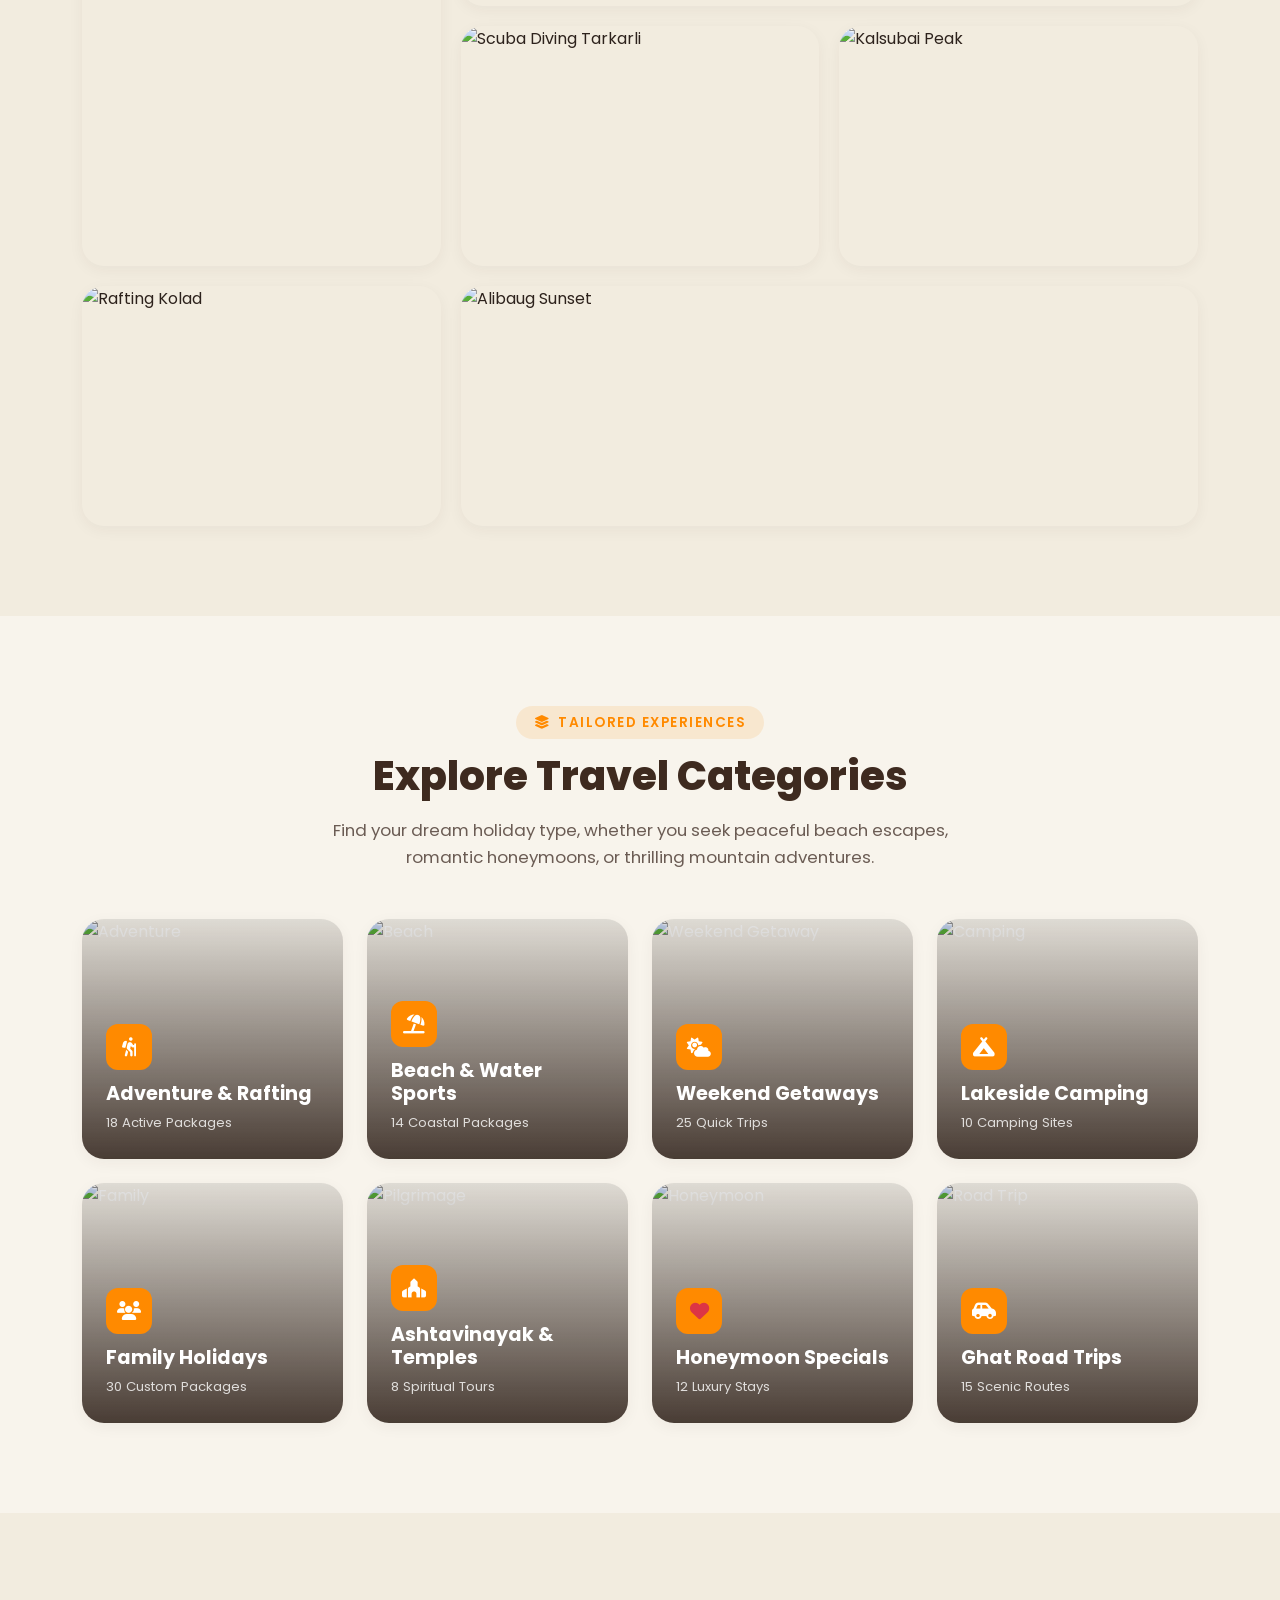
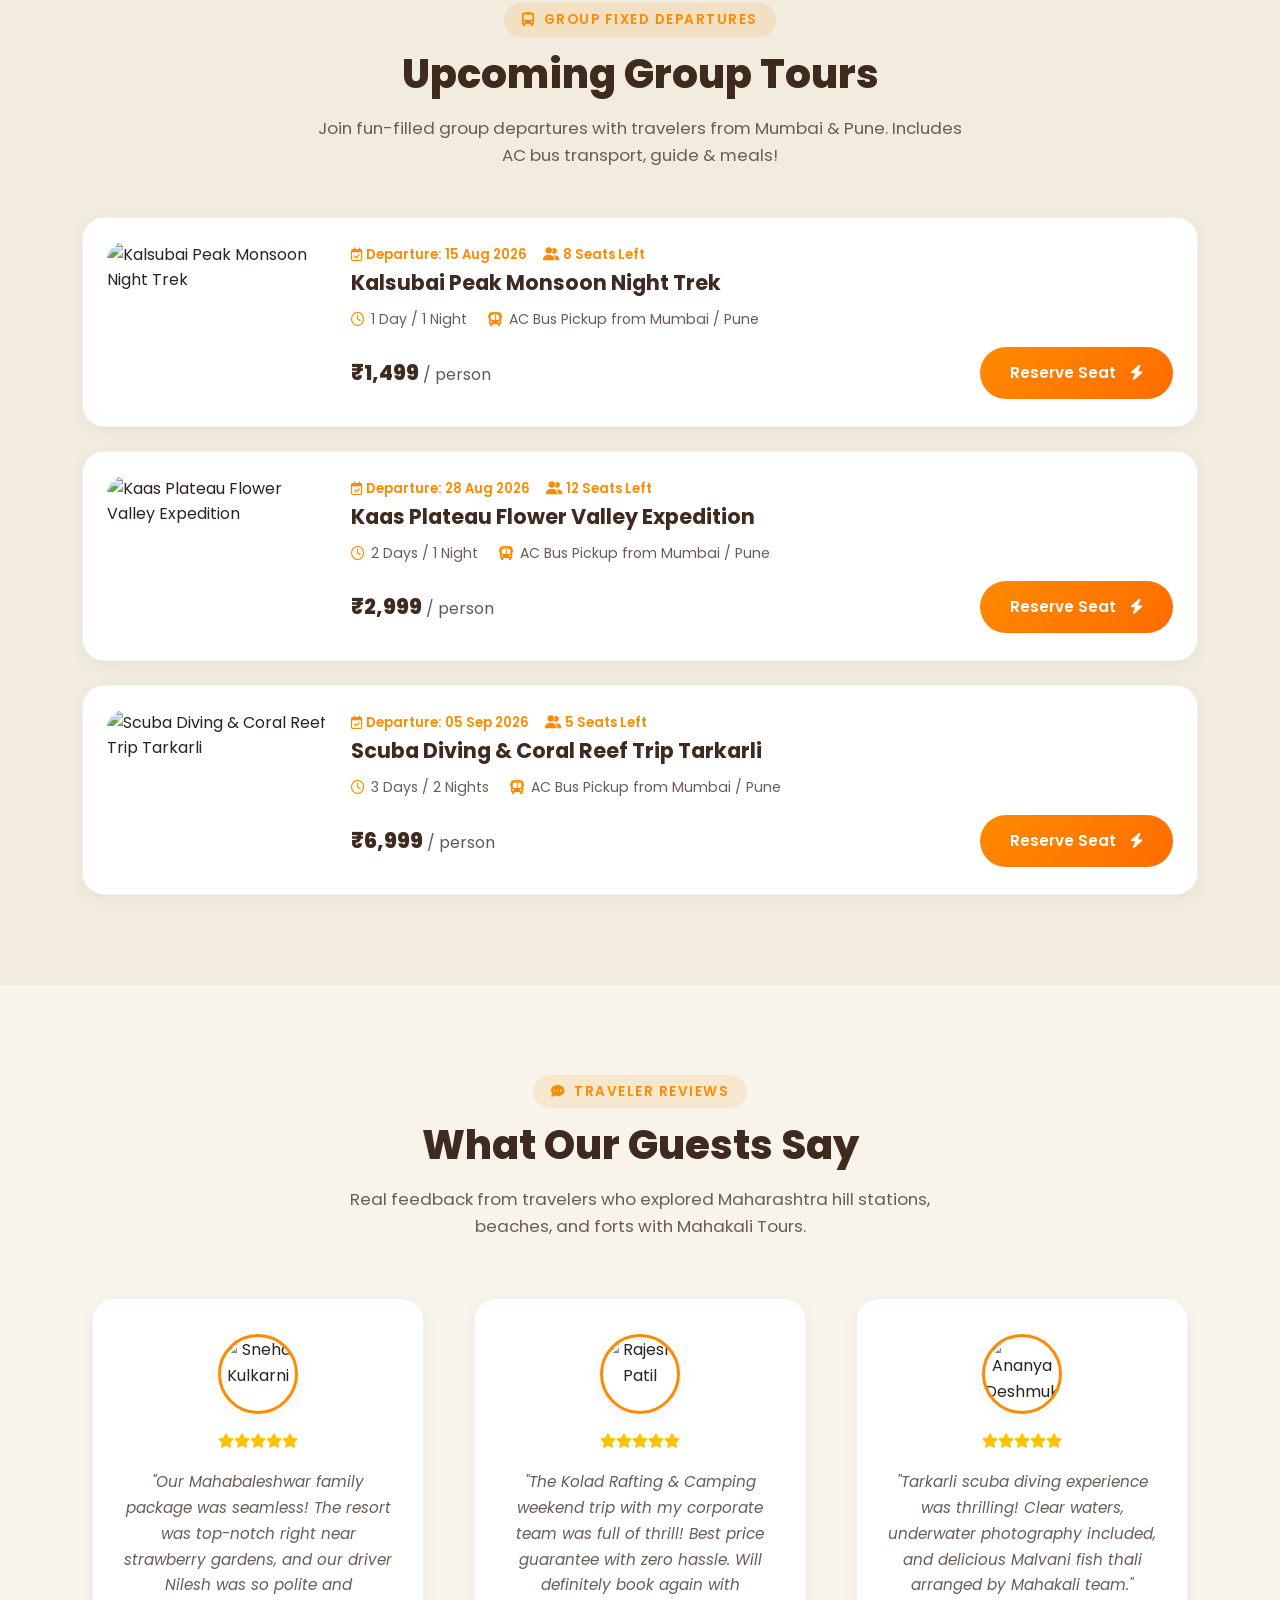
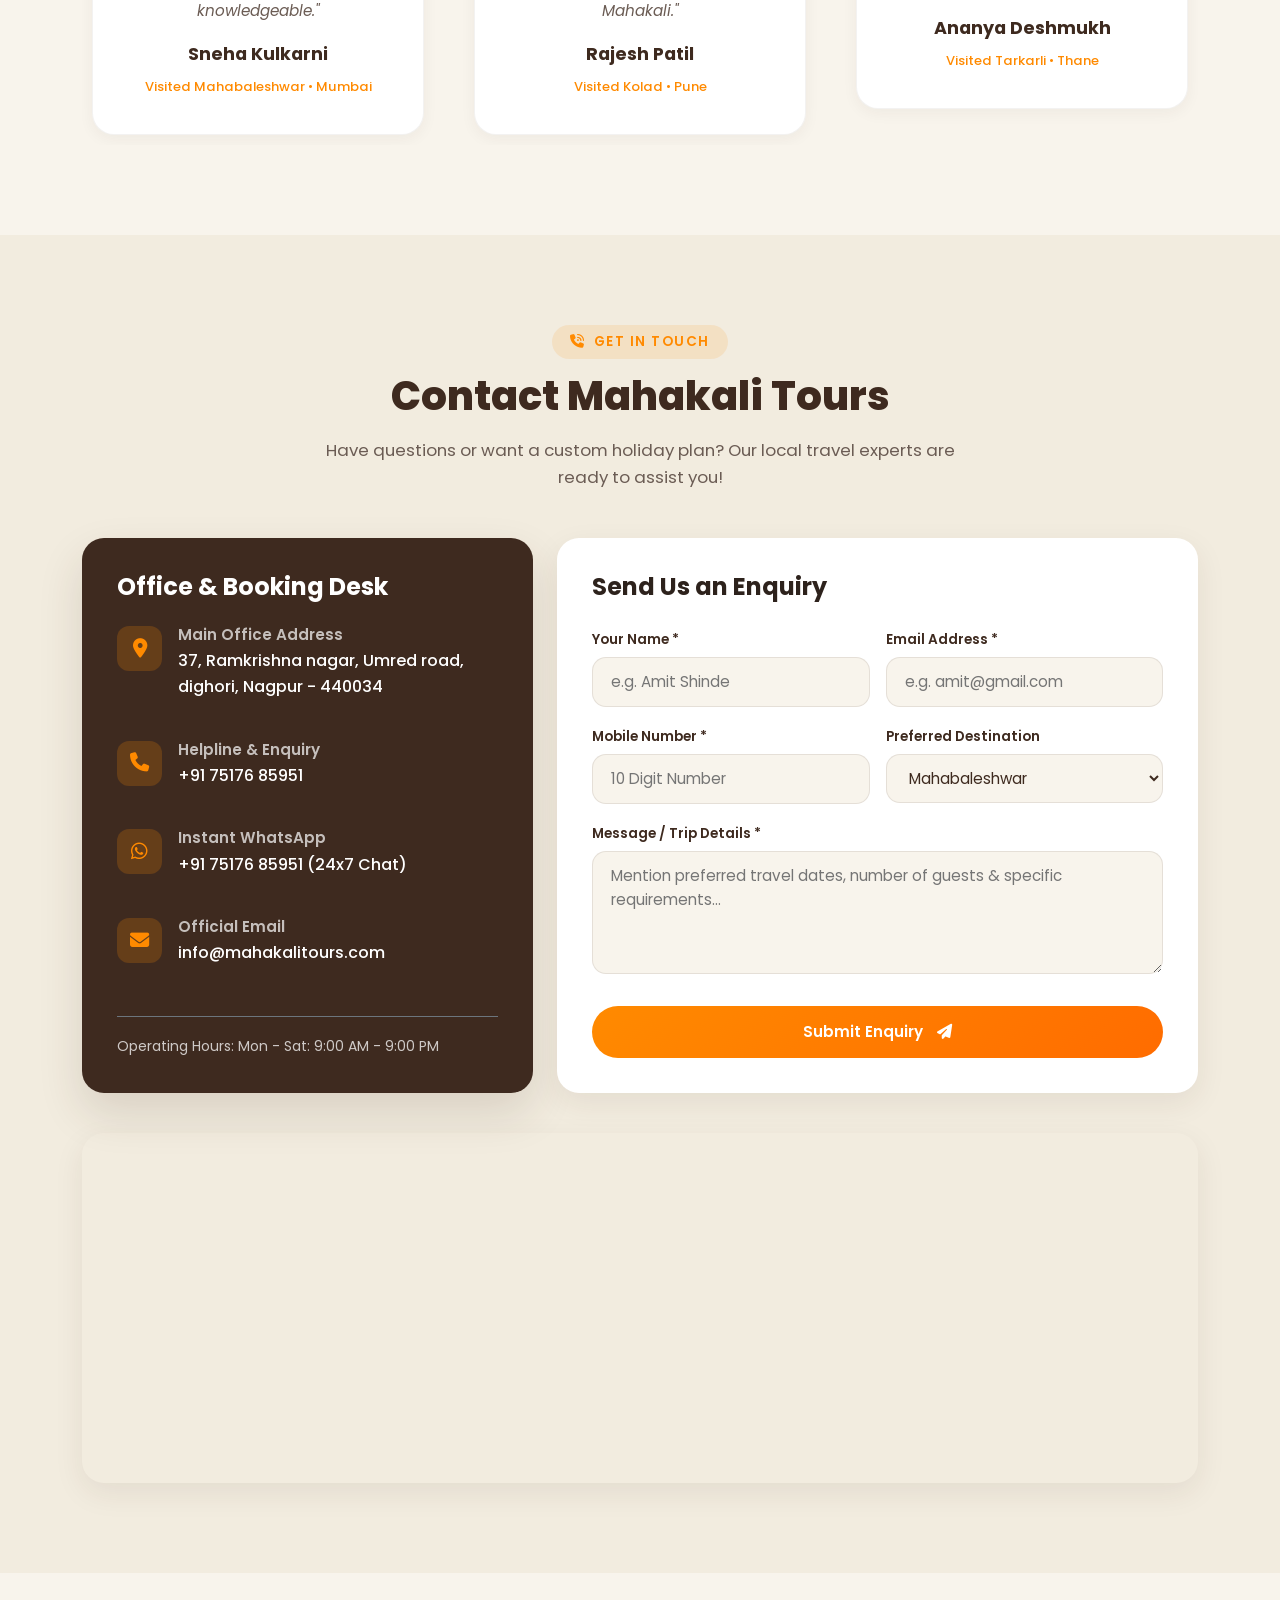
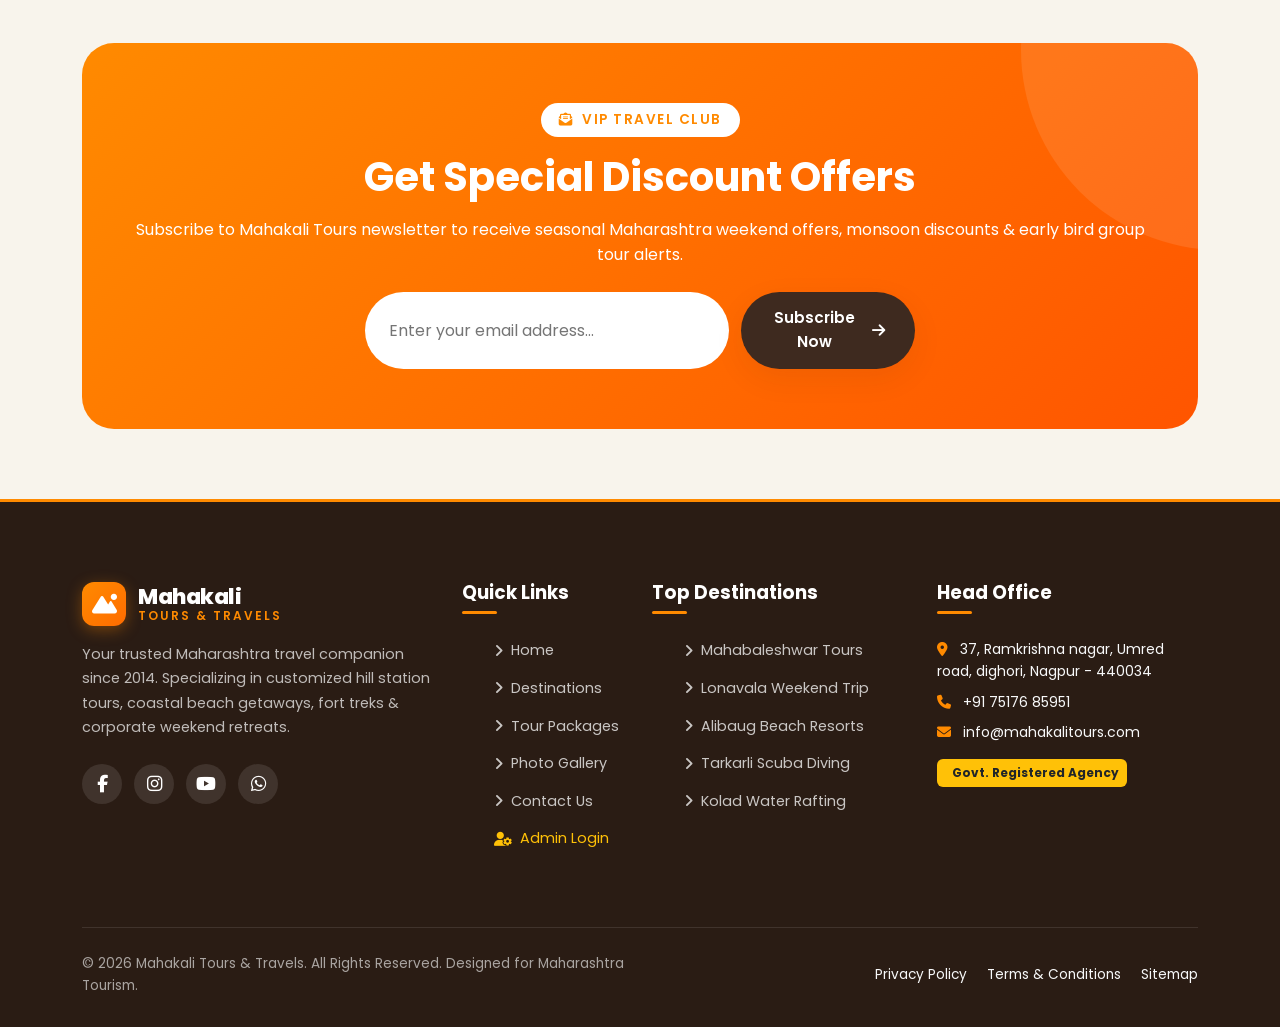
==== commit b7cf3896: "Flattened frontend structure so admin.html and index.html serve from root" ====
--- a/index.html
+++ b/index.html
@@ -1049,7 +1049,9 @@
             <li><a href="#packages"><i class="fa-solid fa-angle-right"></i> Tour Packages</a></li>
             <li><a href="#gallery"><i class="fa-solid fa-angle-right"></i> Photo Gallery</a></li>
             <li><a href="#contact"><i class="fa-solid fa-angle-right"></i> Contact Us</a></li>
+            <li><a href="admin.html" class="text-warning"><i class="fa-solid fa-user-gear"></i> Admin Login</a></li>
           </ul>
+
         </div>
 
         <!-- Col 3: Popular Destinations -->
@@ -1262,5 +1264,8 @@
   <script src="https://unpkg.com/aos@next/dist/aos.js"></script>
   <!-- Custom JS -->
   <script src="js/main.js"></script>
+  <!-- API Integration JS -->
+  <script src="js/api-integration.js"></script>
 </body>
 </html>
+
